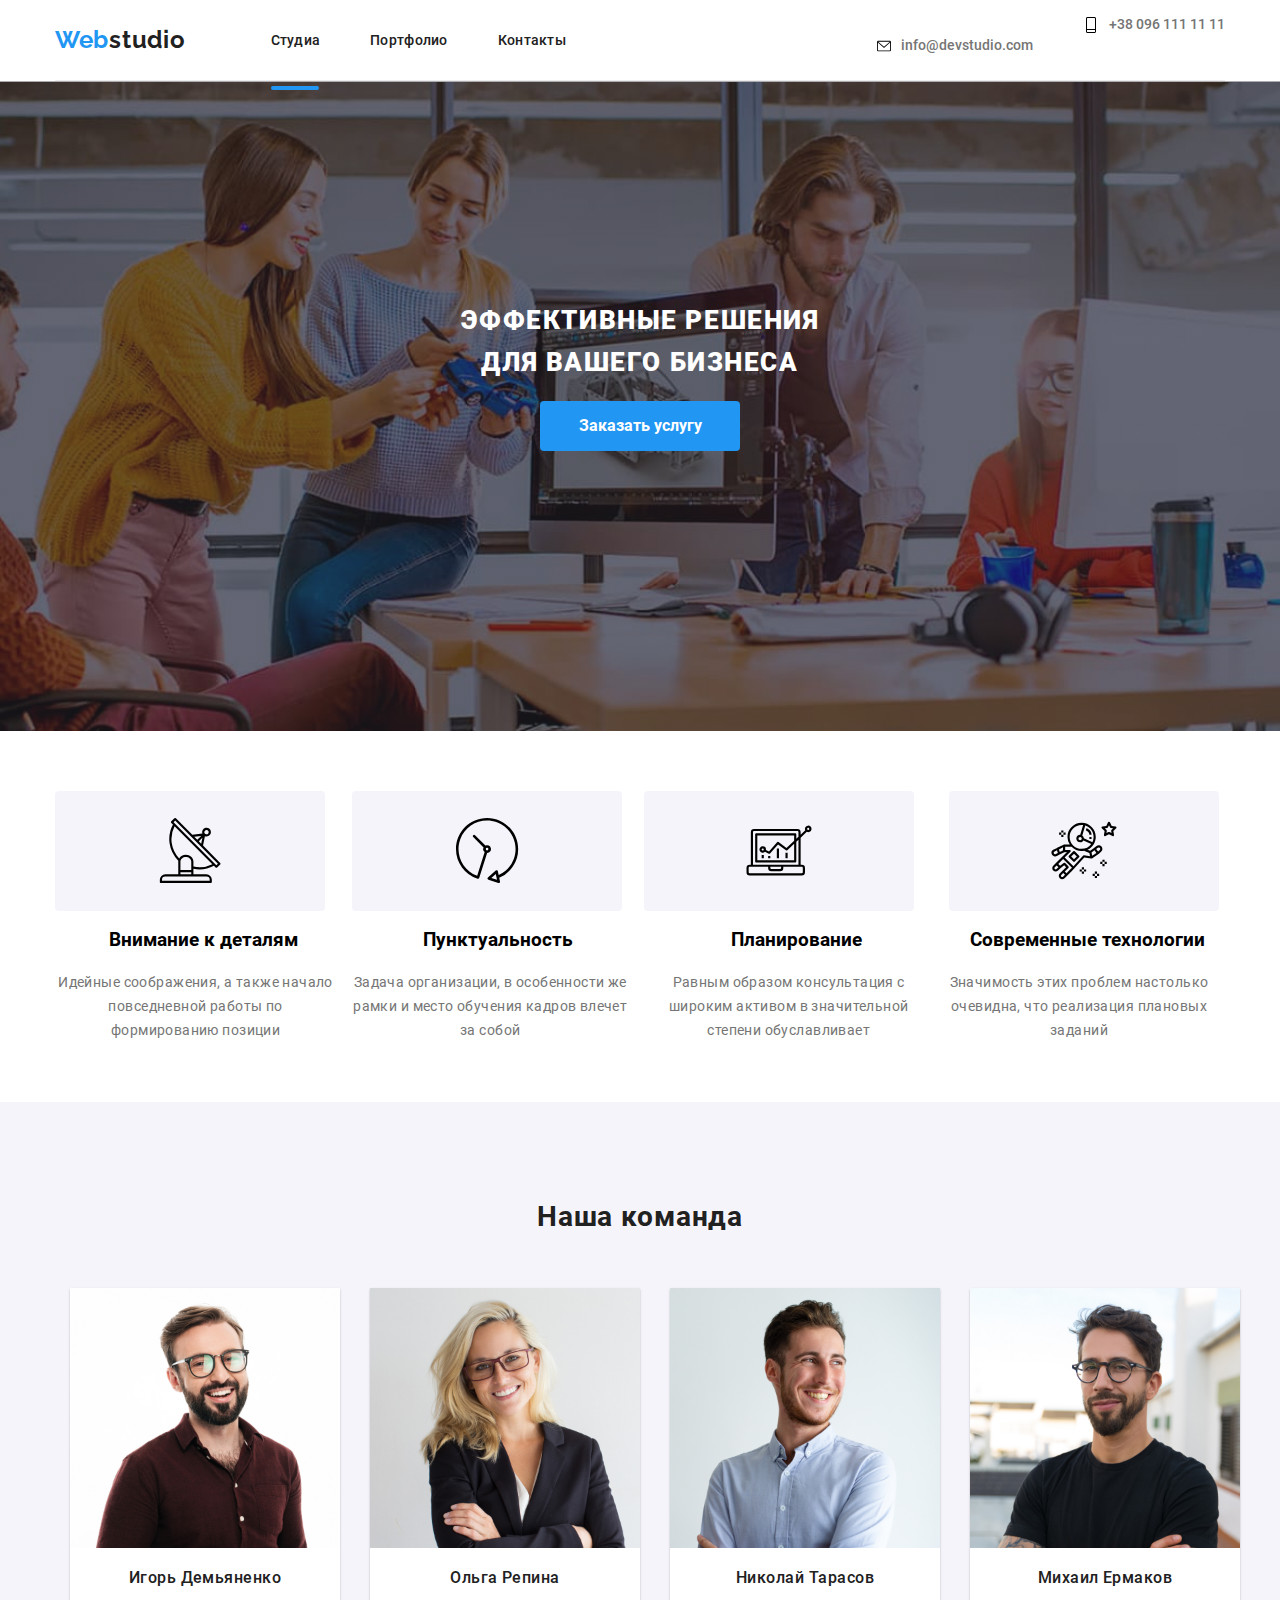
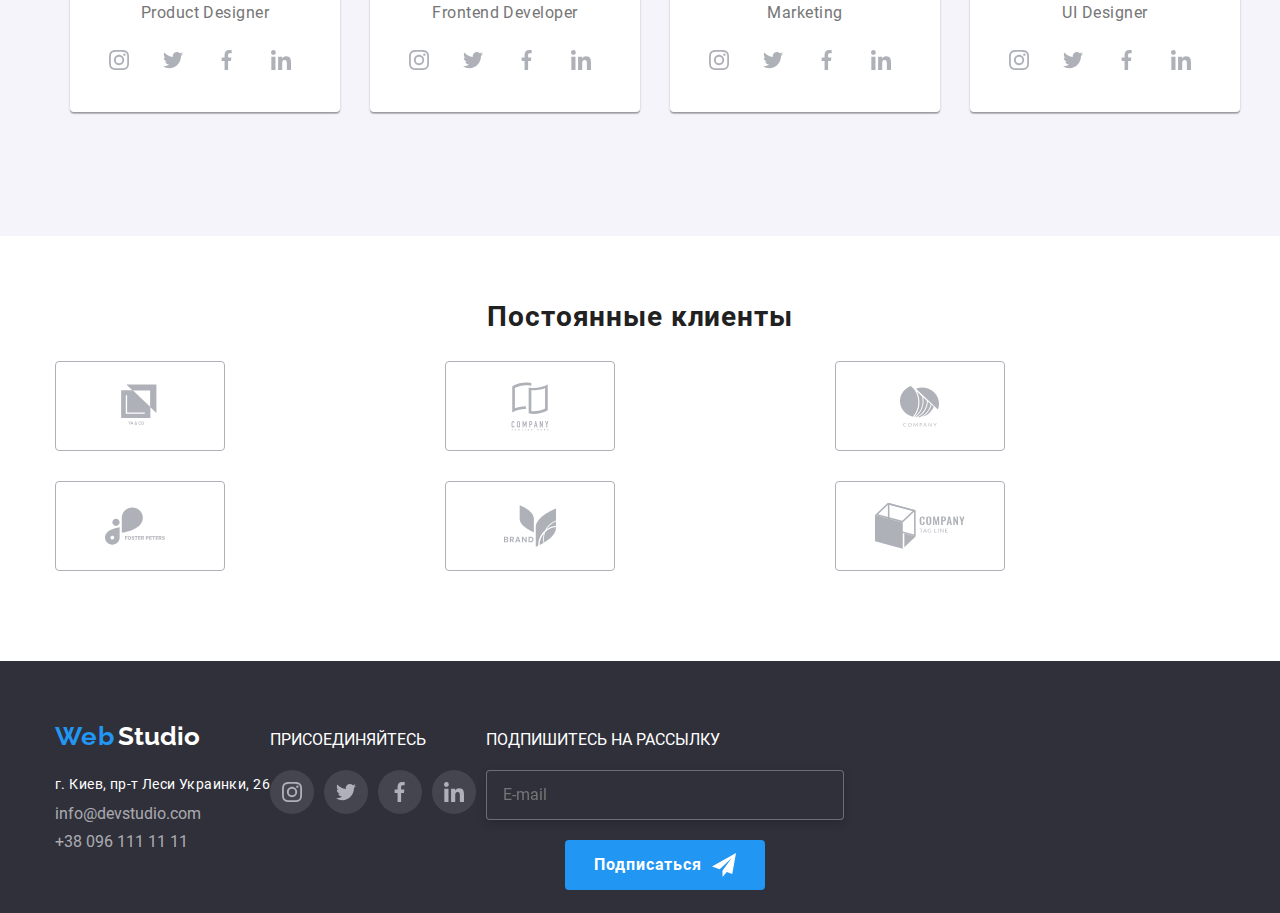
==== index.html @ 9142f053 "commit 14" ====
<!DOCTYPE html>
<html lang="en">
  <head>
    <meta charset="UTF-8" />
    <meta name="viewport" content="width=device-width, initial-scale=1.0" />
    <title>Web studio</title>
    <!-- <link rel="stylesheet" href="./css/styles.css" /> -->
    <link rel="stylesheet" href="./css/main.min.css">
    <!-- <link
      href="https://fonts.googleapis.com/css2?family=Raleway:ital,wght@0,700;1,600&family=Roboto:wght@400;500;700;900&display=swap"

      
      rel="stylesheet"
    /> -->
    
  </head>
  <body>
    <!--шапка страницы и навигация-->

    <header class="header-top">
      <div class="continer">
        <nav class="flex-header">
          <a class="header-logo" href="">
            <span class="logo-header">Web </span
            ><span class="logotyp">studio</span>
          </a>
          <ul class="site-nav list items">
            <li class="header-item ">
              <a href="./index.html" class="nav line">Студиa</a>
            </li>
            <li class="header-item">
              <a href="./portfolio.html" class="nav">Портфолио</a>
            </li>
            <li class="header-item">
              <a href="" class="nav">Контакты</a>
            </li>
          </ul>

          <ul class="auth-nav list items">
            <li class="header-item-second">
              <a href="mailto:info@devstudio.com" class="email">
                <svg class="icon-envelope" >
                  <use href="./images/symbol-defsnew.svg#icon-envelope"></use>
                </svg>
                info@devstudio.com
              </a>
            </li>
            <li class="header-item-second">
              <a href="tel:+380961111111" class="telefon">
                <svg class="icon-phone">
                  <use href="./images/symbol-defsnew.svg#icon-phone"></use>
                </svg>
                +38 096 111 11 11
              </a>
            </li>
          </ul>
        </nav>
      </div>
    </header>
    <main>
      <section class="section service">
        <div class="continer">
          <h1 class="caption">
            Эффективные решения <br> для вашего бизнеса
          </h1>
          <button type="button" class="btn-centr" data-modal-open>Заказать услугу</button>
        </div>
      </section>

      <section class="section elements">
        <div class="continer">
          <ul class="aggregate items">
            <li class="detals">
              <div class="bacground-icons">
                <svg class="icon-centr" >
                  <use href="./images/symbol-defsnew.svg#icon-satellite"></use>
                </svg>
              </div>
              <h3 class="headline">Внимание к деталям</h3>
              <p class="text-aggregate">
                Идейные соображения, а также начало повседневной работы по
                формированию позиции
              </p>
            </li>
            <li class="detals">
              <div class="bacground-icons">
                <svg class="icon-centr" >
                  <use href="./images/symbol-defsnew.svg#icon-clok"></use>
                </svg>
              </div>
              <h3 class="headline">Пунктуальность</h3>
              <p class="text-aggregate">
                Задача организации, в особенности же рамки и место обучения
                кадров влечет за собой
              </p>
            </li>
            <li class="detals">
              <div class="bacground-icons">
                <svg class="icon-centr">
                  <use href="./images/symbol-defsnew.svg#icon-laptop"></use>
                </svg>
              </div>
              <h3 class="headline">Планирование</h3>
              <p class="text-aggregate">
                Равным образом консультация с широким активом в значительной
                степени обуславливает
              </p>
            </li>
            <li class="detals">
              <div class="bacground-icons">
                <svg class="icon-centr" >
                  <use href="./images/symbol-defsnew.svg#icon-astronaut"></use>
                </svg>
              </div>
              <h3 class="headline">Современные технологии</h3>
              <p class="text-aggregate">
                Значимость этих проблем настолько очевидна, что реализация
                плановых заданий
              </p>
            </li>
          </ul>
        </div>
      </section>

      <section class="section java help">
        <div class="continer">
          <h2 class="subject">Чем мы занимаемся</h2>
          <ul class="applications items">
            <li class="content-java">
              <img src="./images/newpicture.jpg" width="370" alt="" />
              <p class="desc">Десктопные приложения</p>
            </li>
            <li class="content-java">
              <img src="./images/newpicture2.jpg" width="370" alt="" />
              <p class="desc">Мобильные предлодения</p>
            </li>
            <li class="content-java">
              <img src="./images/newpicture3.jpg" width="370" alt="" />
              <p class="desc">Дизайнерские решения</p>
            </li>
          </ul>
        </div>
      </section>

      <section class="our-people team">
        <div class="continer">
          <h2 class="our-team perfect">Наша команда</h2>
          <ul class="workers items ">
            <li class="people">
              <img src="./images/newteam.jpg" width="270" alt="" />
              <h3 class="name-team">Игорь Демьяненко</h3>
              <p>Product Designer</p>
              <ul class="items icon_team">
                <li>
                  <a href="https://www.instagram.com/?hl=ru" class="social-links" >
                    <svg class="icons-list " height="20" width="20">
                      <use
                        href="./images/symbol-defsnew.svg#icon-instagram" >
                      </use>
                    </svg>
                  </a>
                </li>
                <li>
                  <a href="https://twitter.com/?lang=ru" class="social-links">
                    <svg class="icons-list" height="20" width="20" >
                      <use href="./images/symbol-defsnew.svg#icon-bird">
                      </use>
                    </svg>
                      </a>
                   </li>
                  <li>
                  <a href="https://www.facebook.com" class="social-links">
                    <svg class="icons-list" height="20" width="20">
                      <use href="./images/symbol-defsnew.svg#icon-facebook">
                      </use>
                    <svg>
                  </a>
                </li>
                <li>
                  <a href="https://www.facebook.com" class="social-links">
                    <svg class="icons-list" height="20" width="20">
                      <use href="./images/symbol-defsnew.svg#icon-in">
                      </use>
                      <svg>
                  </a>
                </li>
              </ul>
            </li>
            <li class="people">
              <img src="./images/newteam2.jpg" width="270" alt="" />
              <h3 class="name-team">Ольга Репина</h3>
              <p>Frontend Developer</p>
              <ul class="items icon_team">
                <li>
                  <a href="https://www.instagram.com/?hl=ru" class="social-links">
                    <svg class="icons-list " height="20" width="20">
                      <use href="./images/symbol-defsnew.svg#icon-instagram">
                      </use>
                    </svg>
                  </a>
                </li>
                <li>
                  <a href="https://twitter.com/?lang=ru" class="social-links">
                    <svg class="icons-list" height="20" width="20">
                      <use href="./images/symbol-defsnew.svg#icon-bird">
                      </use>
                    </svg>
                  </a>
                </li>
                <li>
                  <a href="https://www.facebook.com" class="social-links">
                    <svg class="icons-list" height="20" width="20">
                      <use href="./images/symbol-defsnew.svg#icon-facebook">
                      </use>
                      <svg>
                  </a>
                </li>
                <li>
                  <a href="https://www.facebook.com" class="social-links">
                    <svg class="icons-list" height="20" width="20">
                      <use href="./images/symbol-defsnew.svg#icon-in">
                      </use>
                      <svg>
                  </a>
                </li>
              </ul>
            </li>
            <li class="people">
              <img src="./images/newteam3.jpg" width="270" alt="" />
              <h3 class="name-team">Николай Тарасов</h3>
              <p>Marketing</p>
              <ul class="items icon_team">
                <li>
                  <a href="https://www.instagram.com/?hl=ru" class="social-links">
                    <svg class="icons-list " height="20" width="20">
                      <use href="./images/symbol-defsnew.svg#icon-instagram">
                      </use>
                    </svg>
                  </a>
                </li>
                <li>
                  <a href="https://twitter.com/?lang=ru" class="social-links">
                    <svg class="icons-list" height="20" width="20">
                      <use href="./images/symbol-defsnew.svg#icon-bird">
                      </use>
                    </svg>
                  </a>
                </li>
                <li>
                  <a href="https://www.facebook.com" class="social-links">
                    <svg class="icons-list" height="20" width="20">
                      <use href="./images/symbol-defsnew.svg#icon-facebook">
                      </use>
                      <svg>
                  </a>
                </li>
                <li>
                  <a href="https://www.facebook.com" class="social-links">
                    <svg class="icons-list" height="20" width="20">
                      <use href="./images/symbol-defsnew.svg#icon-in">
                      </use>
                      <svg>
                  </a>
                </li>
              </ul>
            </li>
            <li class="people">
              <img src="./images/newteam4.jpg" width="270" alt="" />
              <h3 class="name-team">Михаил Ермаков</h3>
              <p>UI Designer</p>
              <ul class="items icon_team">
                <li>
                  <a href="https://www.instagram.com/?hl=ru" class="social-links">
                    <svg class="icons-list " height="20" width="20">
                      <use href="./images/symbol-defsnew.svg#icon-instagram">
                      </use>
                    </svg>
                  </a>
                </li>
                <li>
                  <a href="https://twitter.com/?lang=ru" class="social-links">
                    <svg class="icons-list" height="20" width="20">
                      <use href="./images/symbol-defsnew.svg#icon-bird">
                      </use>
                    </svg>
                  </a>
                </li>
                <li>
                  <a href="https://www.facebook.com" class="social-links">
                    <svg class="icons-list" height="20" width="20">
                      <use href="./images/symbol-defsnew.svg#icon-facebook">
                      </use>
                      <svg>
                  </a>
                </li>
                <li>
                  <a href="https://www.facebook.com" class="social-links">
                    <svg class="icons-list" height="20" width="20">
                      <use href="./images/symbol-defsnew.svg#icon-in">
                      </use>
                      <svg>
                  </a>
                </li>
              </ul>
            </li>
          </ul>
        </div>
      </section>

      <section class="regular">
        <div class="continer">
          
          <h2 class="our-clients centr">Постоянные клиенты</h2>
          <ul class="regular-clients items">
            <li class="column">
                  <a href="#" class="box">
                    <svg class="icon-box firm1" >
                      <use href="./images/symbol-defsnew.svg#icon-logo1 "></use>
                    </svg>
                  </a>
            </li>
            <li class="column"> 
                    <a class="box" href="#">
                      <svg class="icon-box firm2">
                        <use href="./images/symbol-defsnew.svg#icon-logo2 "></use>
                      </svg>
                    </a>
              </li>
                 <li class="column">
                        <a class="box" href="#">
                          <svg class="icon-box firm3">
                            <use href="./images/symbol-defsnew.svg#icon-logo3 "></use>
                          </svg>
                        </a>
                </li>
                          <li class="column">
                              <a class="box" href="#">
                                <svg class="icon-box firm4">
                                    <use href="./images/symbol-defsnew.svg#icon-logo4 "></use>
                                </svg>
                              </a>
                          </li>
                                      
                          <li class="column">

                                      <a class="box" href="#">
                                        <svg class="icon-box firm5" >
                                            <use href="./images/symbol-defsnew.svg#icon-logo5 "></use>
                                        </svg>
                                      </a>
                          </li>

                                            <li class="column"> 
                                                 <a class="box" href="#">
                                                    <svg class="icon-box firm6">
                                                        <use href="./images/symbol-defsnew.svg#icon-logo6 "></use>
                                                    </svg>
                                                </a>
                                            </li>
                                                                              
            
            </ul>
          </div>
        </section>
        </main>
        
        <!-- Подвал страницы -->
        <footer class="footer">
          <div class="continer">
            <div class="footer-content">
              <div class="footer-adress calc">
                <address>
                  <a href="">
                    <span class="logo-footer">Web</span>
                    <span class="logo-second">Studio</span></a
                  >
                  <br />
                  <a
                    href="https://goo.gl/maps/FN8on8wzA6SfPzr29"
                    target="_blank"
                    rel="noopener noreferrer"
                    class="footer-nav top small "
                  >
                    г. Киев, пр-т Леси Украинки, 26</a
                  >
                  <a class="footer-nav" href="mailto:info@devstudio.com"
                    >info@devstudio.com</a
                  >
                  <a class="footer-nav" href="tel:+380961111111">+38 096 111 11 11</a>
                </address>
              </div>


              <div class="footer-messenger calc">
                <div class="position">
                  <p class="footer-text">Присоединяйтесь</p>
              </div>

              <!-- <div class="footer-disc"> -->
              <ul class="disc">

                <li class="social-links-margin"><a href="https://www.instagram.com/?hl=ru" class="social-links">
                    <svg class="icons-list " height="20" width="20">
                      <use href="./images/symbol-defsnew.svg#icon-instagram">
                      </use>
                    </svg>
                  </a>
                </li>

                <li class="social-links-margin">
                  <a href="https://www.instagram.com/?hl=ru" class="social-links">
                    <svg class="icons-list " height="20" width="20">
                      <use href="./images/symbol-defsnew.svg#icon-bird">
                      </use>
                    </svg>
                  </a>
                </li>

                <li class="social-links-margin">
                  <a href="https://www.instagram.com/?hl=ru" class="social-links">
                    <svg class="icons-list " height="20" width="20">
                      <use href="./images/symbol-defsnew.svg#icon-facebook">
                      </use>
                    </svg>
                  </a>
                </li>

                <li class="social-links-margin">
                  <a href="https://www.instagram.com/?hl=ru" class="social-links">
                    <svg class="icons-list " height="20" width="20">
                      <use href="./images/symbol-defsnew.svg#icon-in">
                      </use>
                    </svg>
                  </a>
                </li>

              </ul>
              <!-- </div> -->
                  
              </div>

              <div class="footer-end calc">
                <p class="footer-text subscribe">Подпишитесь на рассылку</p>
                <input class="email-footer" type="email" name="email" placeholder="E-mail " pattern="^[А-Яа-яЁё\s]+$" required="">
                <button class="button-footer" type="button">
                  Подписаться
                  <svg class="send-icon" height="24" width="24">
                    <use href="./images/sprite.svg#icon-icon-send"></use>
                  </svg>
                </button>
                

                

                
                

              </div>
            </div>
          </div>
        </footer>

        <!--МОДАЛЬНОЕ ОКНО -->
        <div class="backdrop is-hidden" data-modal>
            <div class="modal">
              
              <button class="btn-close" data-modal-close>X</button>
              <h2 class="text-modal">Оставьте свои данные, мы вам перезвоним</h2>

              <form class="form">

                <label class="">
                  <span class="text-span">Имя</span>
                  <input class="contact-us" type="text" name="user-name" placeholder=" " pattern="^[А-Яа-яЁё\s]+$" required="">
                  <svg class="icons-modal-man" height="18" width="18">
                    <use href="./images/sprite.svg#icon-man">
                    </use>
                </label>

                <label>

                    <span class="text-span">Телефон</span>
                    <input class="contact-us" type="tel" name="user-name" placeholder=" " pattern="^[А-Яа-яЁё\s]+$" required="">
                    <svg class="icons-modal-call " height="18" width="18">
                      <use href="./images/sprite.svg#icon-call">
                      </use>
                </label>
                <label>

                      <span class="text-span">Почта</span>
                      <input class="contact-us" type="email" name="user-name" placeholder=" " pattern="^[А-Яа-яЁё\s]+$" required="">
                      <svg class="icons-modal-sms " height="18" width="18">
                      <use href="./images/sprite.svg#icon-sms">
                      </use>
                </label>

                <label>
                        <span class="coments">Комментарий</span>
                        <textarea  class="textarea" name="textarea" id=""  placeholder="Введите текст"></textarea>
                </label>
                <label  class="check">
                
                      <input type="checkbox" class="checkbox" checked >
                      <span class="check_box" ></span>
                      <span class="contact">Соглашаюсь с рассылкой и принимаю <a href="#" class="contact-text"> Условия договора</a></span>
                      <span class="checkbox" type="checkbox"></span>

                </label>
                      

                <button class="modal-button">Отправить</button>
                      

                                                            
                
                </label>

              </form>
              
          </div>
        </div>
      <script src="./js/modal.js"></script>
      </body>
    </html>
---- css/styles.css ----
/* Основной цвет нашего проекта */

/* ГЛАВНАЯ СТРАНИЦА */

/* ЛОГО */

/* Regular */

/* ИКОНКИ */

/* это иконки инстарми и т д  */

/* ПОРТФОЛИО ПОЗИЦИОНИРОВАНИЕ  */

/* HEADER */

/* FOOTER */

/* FOOTER ПОЗИЦИОНИРОВАНИЕ */

/* INDEX.HTML ПОЗИЦИОНИРОВАНИЕ MAIN */

/* <-МОДАЛЬНОЕ ОКНО-> */
---- css/main.min.css ----
@font-face{font-family:'Roboto';font-style:normal;font-weight:400;src:local("Roboto"),local("Roboto-Regular"),url("../font-facee/roboto-v20-latin_cyrillic-regular.woff2") format("woff2"),url("../font-facee/roboto-v20-latin_cyrillic-regular.woff") format("woff")}@font-face{font-family:'Roboto';font-style:normal;font-weight:500;src:local("Roboto Medium"),local("Roboto-Medium"),url("../font-facee/roboto-v20-latin_cyrillic-500.woff2") format("woff2"),url("../font-facee/roboto-v20-latin_cyrillic-500.woff") format("woff")}@font-face{font-family:'Roboto';font-style:normal;font-weight:700;src:local("Roboto Bold"),local("Roboto-Bold"),url("../font-facee/roboto-v20-latin_cyrillic-700.woff2") format("woff2"),url("../font-facee/roboto-v20-latin_cyrillic-700.woff") format("woff")}@font-face{font-family:'Roboto';font-style:normal;font-weight:900;src:local("Roboto Black"),local("Roboto-Black"),url("../font-facee/roboto-v20-latin_cyrillic-900.woff2") format("woff2"),url("../font-facee/roboto-v20-latin_cyrillic-900.woff") format("woff")}@font-face{font-family:'Raleway';font-style:normal;font-weight:700;src:local(""),url("../font-facee/raleway-v17-latin_cyrillic-700.woff2") format("woff2"),url("../font-facee/raleway-v17-latin_cyrillic-700.woff") format("woff")}.footer-icon,.social{display:-webkit-box;display:-ms-flexbox;display:flex}/*! modern-normalize v1.0.0 | MIT License | https://github.com/sindresorhus/modern-normalize */*,*::before,*::after{-webkit-box-sizing:border-box;box-sizing:border-box}:root{-moz-tab-size:4;-o-tab-size:4;tab-size:4}html{line-height:1.15;-webkit-text-size-adjust:100%}body{margin:0}body{font-family:system-ui,-apple-system,"Segoe UI",Roboto,Helvetica,Arial,sans-serif,"Apple Color Emoji","Segoe UI Emoji"}hr{height:0;color:inherit}abbr[title]{-webkit-text-decoration:underline dotted;text-decoration:underline dotted}b,strong{font-weight:bolder}code,kbd,samp,pre{font-family:ui-monospace, SFMono-Regular, Consolas, 'Liberation Mono', Menlo, monospace;font-size:1em}small{font-size:80%}sub,sup{font-size:75%;line-height:0;position:relative;vertical-align:baseline}sub{bottom:-0.25em}sup{top:-0.5em}table{text-indent:0;border-color:inherit}button,input,optgroup,select,textarea{font-family:inherit;font-size:100%;line-height:1.15;margin:0}button,select{text-transform:none}button,[type='button'],[type='reset'],[type='submit']{-webkit-appearance:button}::-moz-focus-inner{border-style:none;padding:0}:-moz-focusring{outline:1px dotted ButtonText}:-moz-ui-invalid{box-shadow:none}legend{padding:0}progress{vertical-align:baseline}::-webkit-inner-spin-button,::-webkit-outer-spin-button{height:auto}[type='search']{-webkit-appearance:textfield;outline-offset:-2px}::-webkit-search-decoration{-webkit-appearance:none}::-webkit-file-upload-button{-webkit-appearance:button;font:inherit}summary{display:list-item}body{font-family:Roboto, sans-serif;margin:0}h1{font-family:Roboto, sans-serif;font-style:normal;font-weight:bold;font-size:18px;line-height:36px;color:#212121}p{margin:0}a{text-decoration:none}ul{list-style:none}.items{text-align:center;margin-top:0;margin-bottom:0;padding:0}@media screen and (min-width: 1200px){.items{display:-webkit-box;display:-ms-flexbox;display:flex}}.continer{padding-left:15px;padding-right:15px;margin-right:auto;margin-left:auto}@media screen and (min-width: 480px) and (max-width: 767px){.continer{width:480px}}@media screen and (min-width: 768px) and (max-width: 1199px){.continer{width:768px}}@media screen and (min-width: 1200px){.continer{width:1200px}}.logo-header,.logo-footer{font-family:Raleway, sans-serif;font-style:normal;font-weight:bold;font-size:26px;color:#2196f3}@media screen and (min-width: 768px) and (max-width: 1999px){.logo-header,.logo-footer{font-size:24px;line-height:28px;letter-spacing:0.03em}}.logotyp{font-family:Raleway, sans-serif;font-size:26px;color:#212121}@media screen and (min-width: 768px) and (max-width: 1999px){.logotyp{font-size:24px;line-height:28px;letter-spacing:0.03em}}.header-top{border-bottom:1px solid rgba(47,48,58,0.4)}.header-top a{font-family:Roboto;font-style:normal;font-weight:500;font-size:14px}@media screen and (min-width: 768px) and (max-width: 1999px){.header-top a{display:-webkit-box;display:-ms-flexbox;display:flex}}.nav{font-family:Roboto;font-style:normal;font-weight:500;font-size:14px;line-height:16px;letter-spacing:0.02em;display:block;padding-top:32px;padding-bottom:32px;color:#212121;-webkit-transition:color 250ms cubic-bezier(0.4, 0, 0.2, 1);transition:color 250ms cubic-bezier(0.4, 0, 0.2, 1)}.nav:hover{color:#2196f3}.telefon{color:#757575;padding-top:32px;padding-bottom:32px}.telefon:hover{fill:currentColor;color:#2196f3}@media screen and (min-width: 768px) and (max-width: 1999px){.telefon{padding-top:0px;padding-bottom:21px}}.email{color:#757575;padding-top:32px;padding-bottom:32px;display:inline;-webkit-box-pack:center;-ms-flex-pack:center;justify-content:center;-webkit-box-align:center;-ms-flex-align:center;align-items:center;-webkit-transition:color 250ms cubic-bezier(0.4, 0, 0.2, 1);transition:color 250ms cubic-bezier(0.4, 0, 0.2, 1)}.email:hover{fill:currentColor;color:#2196f3}@media screen and (min-width: 768px) and (max-width: 1999px){.email{padding-top:21px;padding-bottom:10px}}.flex-header{-webkit-box-align:center;-ms-flex-align:center;align-items:center;border-bottom:1px solid #ececec}@media screen and (min-width: 768px) and (max-width: 1999px){.flex-header{display:-webkit-box;display:-ms-flexbox;display:flex}}@media screen and (min-width: 1200px){.flex-header{display:-webkit-box;display:-ms-flexbox;display:flex}}.flex-header li{list-style-type:none}.site-nav .list{padding-top:31px;padding-bottom:31px;margin-top:0px;margin-bottom:0px;padding-left:0px;color:#212121;font-weight:500;font-size:14px;line-height:1.2;letter-spacing:0.02em}@media screen and (min-width: 768px) and (max-width: 1999px){.site-nav{display:-webkit-box;display:-ms-flexbox;display:flex}}@media screen and (min-width: 1200px){.site-nav{display:-webkit-box;display:-ms-flexbox;display:flex}}.line::after{display:block;content:'';position:absolute;top:77px;bottom:2px;height:4px;background:#2196f3;border-radius:2px}@media screen and (min-width: 768px) and (max-width: 1999px){.line::after{width:47px;top:86px}}@media screen and (min-width: 1200px){.line::after{width:48px}}.line-portfolio:after{display:block;content:'';position:absolute;top:77px;bottom:2px;height:4px;background:#2196f3;border-radius:2px}@media screen and (min-width: 768px) and (max-width: 1999px){.line-portfolio:after{width:75px;top:86px}}@media screen and (min-width: 1200px){.line-portfolio:after{width:78px}}.header-item{padding-right:50px;-webkit-transition:color 250ms cubic-bezier(0.4, 0, 0.2, 1);transition:color 250ms cubic-bezier(0.4, 0, 0.2, 1)}.header-item:last-child{margin-right:0}@media screen and (min-width: 768px) and (max-width: 1999px){.header-item:last-child{padding-right:0;margin-right:84px}}.header-item-second{-webkit-box-pack:end;-ms-flex-pack:end;justify-content:flex-end;margin-right:50px}.header-item-second:last-child{margin-right:0}.header-item-second a,use{-webkit-transition:color 250ms cubic-bezier(0.4, 0, 0.2, 1);transition:color 250ms cubic-bezier(0.4, 0, 0.2, 1)}.auth-nav{margin-left:auto;padding-left:0px}.logotyp{margin-right:85px}.logotyp .logo-header{padding:25px 0}.section.service{padding-top:200px;padding-bottom:280px;background-image:-webkit-gradient(linear, left top, right top, from(rgba(47,48,58,0.4)), to(rgba(47,48,58,0.4))),url("../images/fon.jpg");background-image:linear-gradient(to right, rgba(47,48,58,0.4), rgba(47,48,58,0.4)),url("../images/fon.jpg");background-repeat:no-repeat;background-position:center;background-size:cover;text-align:center;background-color:gray}.btn-centr{width:200px;font-weight:bold;font-size:16px;line-height:30px;height:50px;background:#2196f3;border:none;border-radius:4px;color:#fff}@media screen and (max-width: 767px){.btn-centr{width:136px}}.btn{background:#2196f3;color:#ffffff}.caption{font-weight:900;font-size:44px;line-height:60px;letter-spacing:0.06em;text-transform:uppercase;color:#fff}@media screen and (min-width: 768px) and (max-width: 1999px){.caption{height:84px;font-size:26px;line-height:42px}}@media screen and (max-width: 767px){.section.elements .headline{font-weight:bold;font-size:14px;line-height:16px;letter-spacing:0.03em;text-transform:uppercase;color:#212121;margin-top:30px;margin-bottom:10px}.section.elements p{font-weight:normal;font-size:14px;line-height:24px;letter-spacing:0.03em;color:#757575}}.elements{padding-bottom:94px;padding-top:94px}@media screen and (max-width: 767px){.elements{padding-bottom:60px;padding-top:60px}}@media screen and (min-width: 768px) and (max-width: 1999px){.elements{padding-bottom:60px;padding-top:60px}}.icon-centr{height:65px}.bacground-icons{background-color:#f5f4fa;border-radius:4px;height:120px;-webkit-box-align:center;-ms-flex-align:center;align-items:center;-webkit-box-pack:center;-ms-flex-pack:center;justify-content:center;justify-content:center;height:120px;background-color:#f5f4fa}@media screen and (max-width: 767px){.bacground-icons{display:-webkit-box;display:-ms-flexbox;display:flex}}@media screen and (min-width: 1200px){.bacground-icons{width:270px;display:-webkit-box;display:-ms-flexbox;display:flex}}.text-aggregate{font-weight:normal;font-size:14px;line-height:24px;letter-spacing:0.03em;color:#757575}.text-aggregate:last-child{margin-right:16px}.section.java{padding-bottom:94px}@media screen and (max-width: 767px){.section.java{display:none}}@media screen and (min-width: 768px) and (max-width: 1999px){.section.java{display:none}}.desc{position:absolute;font-family:Roboto;font-style:normal;font-weight:bold;font-size:14px;line-height:16px;letter-spacing:0.03em;text-transform:uppercase;margin-top:0;margin-bottom:0;color:#ffffff;-webkit-box-align:center;-ms-flex-align:center;align-items:center;-webkit-box-pack:center;-ms-flex-pack:center;justify-content:center;bottom:3px;height:70px;background:rgba(47,48,58,0.8)}@media screen and (min-width: 1200px){.desc{display:-webkit-box;display:-ms-flexbox;display:flex;width:370px}}.subject{font-weight:bold;font-size:36px;line-height:42px;letter-spacing:0.03em;color:#212121;text-align:center;margin-top:0}.help{padding-bottom:94px}.applications{position:relative;margin:0;width:calc((100% - 60px) / 2)}@media screen and (min-width: 1200px){.applications{display:-webkit-box;display:-ms-flexbox;display:flex}}.applications .content-java{margin-right:30px}h2,.our-team{font-weight:bold;font-size:36px;line-height:42px;letter-spacing:0.03em;color:#212121;text-align:center;display:block}@media screen and (max-width: 1999px){h2,.our-team{font-size:28px}}.name-team{font-weight:500;font-size:16px;line-height:19px;letter-spacing:0.03em;color:#212121;text-align:center}.social-links{height:44px;-webkit-box-align:center;-ms-flex-align:center;align-items:center;-webkit-box-pack:center;-ms-flex-pack:center;justify-content:center;color:#afb1b8;fill:currentColor}@media screen and (min-width: 1200px){.social-links{display:-webkit-box;display:-ms-flexbox;display:flex;width:44px}}@media screen and (max-width: 767px){.social-links{color:#ffffff;display:-webkit-box;display:-ms-flexbox;display:flex;width:44px}}.social-links:hover{border-radius:50%;background-color:#2196f3;color:#ffffff;-webkit-transition:background-color 250ms cubic-bezier(0.4, 0, 0.2, 1),background-color 250ms cubic-bezier(0.4, 0, 0.2, 1);transition:background-color 250ms cubic-bezier(0.4, 0, 0.2, 1),background-color 250ms cubic-bezier(0.4, 0, 0.2, 1)}.social-links-margin{background:rgba(255,255,255,0.1);border-radius:50%;margin-right:10px}.team.our-people{padding-top:94px;padding-bottom:94px}@media screen and (max-width: 768px){.team.our-people{padding-bottom:60px;padding-top:60px}}.team.our-people{background-color:#f5f4fa}.workers{background:#f5f4fa}@media screen and (min-width: 768px) and (max-width: 1999px){.workers{display:-webkit-box;display:-ms-flexbox;display:flex;-ms-flex-wrap:wrap;flex-wrap:wrap}}@media screen and (min-width: 1200px){.workers{display:-webkit-box;display:-ms-flexbox;display:flex;-ms-flex-wrap:inherit;flex-wrap:inherit}}.perfect.our-team{margin-bottom:50px}.perfect.our-team{margin-top:0}.workers p{font-weight:normal;font-size:16px;line-height:19px;text-align:center;letter-spacing:0.03em;text-align:center;color:#757575;margin-bottom:16px}.continer .people{background-color:#fff;margin-right:30px}@media screen and (min-width: 768px) and (max-width: 1999px){.continer .people{margin-right:15px;margin-left:15px;width:44%;margin-bottom:30px}}@media screen and (min-width: 1200px){.continer .people{width:calc((100% - 90px) / 3)}}@media screen and (max-width: 768px){.continer .people{margin-bottom:30px}}.people ul{-webkit-box-pack:center;-ms-flex-pack:center;justify-content:center}@media screen and (min-width: 1200px){.people ul{display:-webkit-box;display:-ms-flexbox;display:flex}}.people{background-color:red;-webkit-box-shadow:0px 1px 3px rgba(0,0,0,0.12),0px 1px 1px rgba(0,0,0,0.14),0px 2px 1px rgba(0,0,0,0.2);box-shadow:0px 1px 3px rgba(0,0,0,0.12),0px 1px 1px rgba(0,0,0,0.14),0px 2px 1px rgba(0,0,0,0.2);border-radius:0px 0px 4px 4px;padding-bottom:30px}.people li{margin-right:10px}.team-hover:hover{background:#f5f4fa}.icon-envelope{vertical-align:middle;height:20px;width:16px;margin-right:10px}@media screen and (min-width: 768px) and (max-width: 1999px){.icon-envelope{height:18px;width:14px}}.icon-phone{vertical-align:middle;height:20px;width:16px;margin-right:10px}@media screen and (min-width: 768px) and (max-width: 1999px){.icon-phone{height:18px;width:16px}}.footer-icon{-webkit-box-align:center;-ms-flex-align:center;align-items:center;-webkit-box-pack:center;-ms-flex-pack:center;justify-content:center;-webkit-box-sizing:border-box;box-sizing:border-box;border-radius:4px}.social{height:20px;width:20px}.icon_team{display:-webkit-box;display:-ms-flexbox;display:flex}.icon-box{fill:#afb1b8;display:block;color:#afb1b8}.icon-box:hover{fill:#2196f3;-webkit-transition:fill 250ms cubic-bezier(0.4, 0, 0.2, 1),border 250ms cubic-bezier(0.4, 0, 0.2, 1);transition:fill 250ms cubic-bezier(0.4, 0, 0.2, 1),border 250ms cubic-bezier(0.4, 0, 0.2, 1)}.firm1{height:48px}@media screen and (min-width: 1200px){.firm1{width:43px}}.firm2{height:61px}@media screen and (min-width: 1200px){.firm2{width:48px}}.firm3{height:43px}@media screen and (min-width: 1200px){.firm3{width:41px}}.firm4{height:79px}@media screen and (min-width: 1200px){.firm4{width:71px}}.firm5{display:block;height:52px}@media screen and (min-width: 1200px){.firm5{width:64px}}.firm6{display:block;height:90px}@media screen and (min-width: 1200px){.firm6{width:170px}}.box{-webkit-box-align:center;-ms-flex-align:center;align-items:center;-webkit-box-pack:center;-ms-flex-pack:center;justify-content:center;border:1px solid #afb1b8;-webkit-box-sizing:border-box;box-sizing:border-box;border-radius:4px;margin-right:30px;height:90px}@media screen and (min-width: 768px) and (max-width: 1999px){.box{width:226px;display:-webkit-box;display:-ms-flexbox;display:flex}}@media screen and (min-width: 1200px){.box{width:170px;display:-webkit-box;display:-ms-flexbox;display:flex}}@media screen and (max-width: 767px){.box{width:210px;height:90px;display:-webkit-box;display:-ms-flexbox;display:flex;-ms-flex-wrap:wrap;flex-wrap:wrap}}.box:last-child{margin-right:0}.column{width:calc((100% - 30px) / 2);margin-right:30px;margin-bottom:30px}@media screen and (min-width: 768px) and (max-width: 1999px){.column{width:calc((100% - 3 * 30px) / 3);margin-right:30px;margin-bottom:30px}}.column:nth-last-child(2n+1){margin-right:0px}@media screen and (min-width: 768px) and (max-width: 1999px){.column:nth-last-child(2n+1){margin-right:30px}}.column:nth-last-child(-n+2){margin-bottom:0px}.box:hover{color:#2196f3;border:1px solid #2196f3;-webkit-transition:color 250ms cubic-bezier(0.4, 0, 0.2, 1),background-color 250ms cubic-bezier(0.4, 0, 0.2, 1),border-radius 250ms cubic-bezier(0.4, 0, 0.2, 1);transition:color 250ms cubic-bezier(0.4, 0, 0.2, 1),background-color 250ms cubic-bezier(0.4, 0, 0.2, 1),border-radius 250ms cubic-bezier(0.4, 0, 0.2, 1)}.box:hover:hover{-webkit-transition:fill 250ms cubic-bezier(0.4, 0, 0.2, 1),border 250ms cubic-bezier(0.4, 0, 0.2, 1);transition:fill 250ms cubic-bezier(0.4, 0, 0.2, 1),border 250ms cubic-bezier(0.4, 0, 0.2, 1)}.box:hover .icon-box{fill:#2196f3}.regular{padding-top:94px;padding-bottom:94px}@media screen and (min-width: 768px) and (max-width: 1999px){.regular{padding-top:60px;padding-bottom:60px}}.our-clients.centr{margin-top:0}.regular-clients{margin-top:0;display:-webkit-box;display:-ms-flexbox;display:flex;-ms-flex-wrap:wrap;flex-wrap:wrap}@media screen and (min-width: 1200px){.regular-clients{display:-webkit-box;display:-ms-flexbox;display:flex}}.footer{background:#2f303a}.backdrop{position:fixed;top:0;left:0;right:0;bottom:0;background:rgba(0,0,0,0.2);opacity:1;-webkit-transition:opacity 250ms cubic-bezier(0.4, 0, 0.2, 1);transition:opacity 250ms cubic-bezier(0.4, 0, 0.2, 1)}h2 .our-clients{font-weight:bold;font-size:36px;line-height:42px;letter-spacing:0.03em;color:#212121}.images{margin:5px;padding-left:0;list-style-type:none}@media screen and (min-width: 1200px){.images{display:-webkit-box;display:-ms-flexbox;display:flex;-ms-flex-wrap:wrap;flex-wrap:wrap}}@media screen and (min-width: 1200px){.images ul{display:-webkit-box;display:-ms-flexbox;display:flex;-ms-flex-wrap:wrap;flex-wrap:wrap}}.item{position:relative;margin-right:30px;margin-bottom:30px;border:1px solid #eeeeee;-webkit-box-sizing:border-box;box-sizing:border-box}@media screen and (max-width: 767px){.item{width:450px}}@media screen and (min-width: 1200px){.item{width:calc((100% - 60px) / 3)}}.item:hover{-webkit-box-shadow:1px 4px 6px rgba(0,0,0,0.16),0px 4px 4px rgba(0,0,0,0.06),0px 1px 1px rgba(0,0,0,0.12);box-shadow:1px 4px 6px rgba(0,0,0,0.16),0px 4px 4px rgba(0,0,0,0.06),0px 1px 1px rgba(0,0,0,0.12)}.images h2{font-weight:bold;font-size:18px;line-height:36px;margin-left:24px;margin-bottom:4px;text-align:left}.item-paragraph{font-family:Roboto, sans-serif;font-style:normal;font-weight:normal;font-size:16px;line-height:30px;color:#757575;margin-left:24px;margin-top:0;margin-bottom:0;padding-bottom:20px}.technical{position:relative;-webkit-box-sizing:border-box;box-sizing:border-box;height:294px;overflow:hidden}@media screen and (min-width: 1200px){.technical{width:100%}}.img{display:block}@media screen and (max-width: 767px){.img{width:450px}}.texnocriak{position:absolute;display:block;top:0;margin:0;height:294px;padding:63px 24px;font-weight:normal;font-size:18px;line-height:1.55;color:#ffffff;letter-spacing:0.03em;background:rgba(33,150,243,0.9);-webkit-transform:translateY(100%);transform:translateY(100%);-webkit-transition:-webkit-transform 250ms cubic-bezier(0.4, 0, 0.2, 1);transition:-webkit-transform 250ms cubic-bezier(0.4, 0, 0.2, 1);transition:transform 250ms cubic-bezier(0.4, 0, 0.2, 1);transition:transform 250ms cubic-bezier(0.4, 0, 0.2, 1), -webkit-transform 250ms cubic-bezier(0.4, 0, 0.2, 1)}.item-links:hover .texnocriak{-webkit-transform:translateY(0);transform:translateY(0)}.item:nth-child(3n){margin-right:0}.item-title{margin-top:20px}@media screen and (max-width: 767px){.flex-continier{padding-top:60px;padding-bottom:60px}}@media screen and (min-width: 1200px){.flex-continier{padding-top:94px;padding-bottom:94px}}.button{font-weight:500;font-size:16px;line-height:26px;text-align:center;background:#f5f4fa;border:none;border-radius:4px;padding:6px 22px;-webkit-transition:background-color 250ms cubic-bezier(0.4, 0, 0.2, 1);transition:background-color 250ms cubic-bezier(0.4, 0, 0.2, 1)}@media screen and (max-width: 767px){.button{margin-bottom:15px}}.button-menu{-webkit-box-pack:center;-ms-flex-pack:center;justify-content:center;margin-bottom:50px;padding-left:0}@media screen and (min-width: 1200px){.button-menu{display:-webkit-box;display:-ms-flexbox;display:flex}}@media screen and (max-width: 767px){.button-menu{display:-webkit-box;display:-ms-flexbox;display:flex;-ms-flex-wrap:wrap;flex-wrap:wrap;-webkit-box-pack:start;-ms-flex-pack:start;justify-content:flex-start;margin-bottom:31px}}.button-item{margin-right:8px}.button-item:last-child{margin-right:0px}.main{font-weight:500;font-size:16px;line-height:26px;color:#212121}.button:hover{color:#ffffff;background-color:#2196f3;-webkit-box-shadow:0px 3px 1px rgba(0,0,0,0.1),0px 1px 2px rgba(0,0,0,0.08),0px 2px 2px rgba(0,0,0,0.12);box-shadow:0px 3px 1px rgba(0,0,0,0.1),0px 1px 2px rgba(0,0,0,0.08),0px 2px 2px rgba(0,0,0,0.12)}.button:hover:focus{color:#f5f4fa}.messenger{color:#ffffff}.logo-footer,.logo-second{font-family:Raleway;font-style:normal;font-weight:bold;font-size:26px;line-height:31px;display:inline-block;padding-top:60px}.logo-second{font-size:26px;color:#ffffff}.footer-nav{font-style:normal;display:block;color:rgba(255,255,255,0.6);margin-bottom:9px}@media screen and (max-width: 767px){.footer-nav{margin-bottom:8px}}.footer-nav:last-child{margin-bottom:0}@media screen and (max-width: 767px){.footer-nav:last-child{margin-bottom:60px}}.footer-messenger{-webkit-box-pack:center;-ms-flex-pack:center;justify-content:center;-webkit-box-align:center;-ms-flex-align:center;align-items:center}.position{display:block;-webkit-box-align:center;-ms-flex-align:center;align-items:center;margin-right:0}@media screen and (min-width: 1200px){.position{-ms-flex-wrap:wrap;flex-wrap:wrap}}.footer-text{display:block;text-transform:uppercase;color:#ffffff;margin-bottom:20px}@media screen and (max-width: 767px){.footer-text{font-size:14px;letter-spacing:0.03em}}.email-footer{padding:16px;width:100%;margin-bottom:20px;height:50px;border:1px solid rgba(255,255,255,0.3);-webkit-box-sizing:border-box;box-sizing:border-box;-webkit-filter:drop-shadow(0px 4px 4px rgba(0,0,0,0.15));filter:drop-shadow(0px 4px 4px rgba(0,0,0,0.15));border-radius:4px;background:#2f303a;color:#fff}@media screen and (min-width: 1200px){.email-footer{width:358px}}.button-footer{font-weight:bold;font-size:16px;line-height:30px}.send-icon{margin-left:10px}.disc{-webkit-box-pack:start;-ms-flex-pack:start;justify-content:start;padding-left:0}@media screen and (min-width: 1200px){.disc{display:-webkit-box;display:-ms-flexbox;display:flex}}@media screen and (max-width: 767px){.disc{display:-webkit-box;display:-ms-flexbox;display:flex;-webkit-box-pack:center;-ms-flex-pack:center;justify-content:center;margin-bottom:60px}}.footer-content{position:relative;height:252px;-webkit-box-align:baseline;-ms-flex-align:baseline;align-items:baseline}@media screen and (min-width: 1200px){.footer-content{display:-webkit-box;display:-ms-flexbox;display:flex}}@media screen and (max-width: 767px){.footer-content{text-align:center;height:603px}}@media screen and (min-width: 1200px){.footer-mess{display:-webkit-box;display:-ms-flexbox;display:flex}}.top{font-style:normal;margin-top:20px;margin-bottom:9px;color:#fff}@media screen and (min-width: 767px){.top{font-size:24px}}.small{font-size:14px;line-height:24px;letter-spacing:0.03em}.button-footer{display:-webkit-box;display:-ms-flexbox;display:flex;-webkit-box-align:center;-ms-flex-align:center;align-items:center;-webkit-box-pack:center;-ms-flex-pack:center;justify-content:center;margin-right:auto;margin-left:auto;width:200px;height:50px;color:#fff;background-color:#2196f3;border-radius:4px;border:none;cursor:pointer;font-weight:bold;font-size:16px;line-height:1.88;letter-spacing:0.06em;outline:none}.backdrop.is-hidden{visibility:hidden;pointer-events:none;opacity:0}.modal{position:absolute;top:50%;left:50%;-webkit-transform:translate(-50%, -50%);transform:translate(-50%, -50%);width:528px;height:581px;background:#ffffff;-webkit-box-shadow:0px 1px 3px rgba(0,0,0,0.12),0px 1px 1px rgba(0,0,0,0.14),0px 2px 1px rgba(0,0,0,0.2);box-shadow:0px 1px 3px rgba(0,0,0,0.12),0px 1px 1px rgba(0,0,0,0.14),0px 2px 1px rgba(0,0,0,0.2);border-radius:4px}@media screen and (max-width: 767px){.modal{width:450px;height:609px}}.text-modal{font-size:20px;line-height:23px;text-align:center;letter-spacing:0.03em;margin:40px 40px 12px 40px}@media screen and (max-width: 767px){.text-modal{line-height:30px}}.text-span{display:block;font-family:Roboto;font-style:normal;font-weight:normal;font-size:12px;line-height:14px;margin-bottom:4px;letter-spacing:0.01em;color:#757575}.btn-close{position:absolute;top:8px;right:8px;height:30px;width:30px;border-radius:50%;background:#ffffff;border:1px solid rgba(0,0,0,0.1);-webkit-box-sizing:border-box;box-sizing:border-box}.form{position:relative;padding:0 20px;margin:0 20px}.contact-us{padding-left:42px;margin-bottom:10px;width:100%;height:40px;border:1px solid rgba(33,33,33,0.2);-webkit-box-sizing:border-box;box-sizing:border-box;border-radius:4px;-webkit-transition:border-color 250ms cubic-bezier(0.4, 0, 0.2, 1),background-color 250ms cubic-bezier(0.4, 0, 0.2, 1),background-size 250ms cubic-bezier(0.4, 0, 0.2, 1),background-size 250ms cubic-bezier(0.4, 0, 0.2, 1);transition:border-color 250ms cubic-bezier(0.4, 0, 0.2, 1),background-color 250ms cubic-bezier(0.4, 0, 0.2, 1),background-size 250ms cubic-bezier(0.4, 0, 0.2, 1),background-size 250ms cubic-bezier(0.4, 0, 0.2, 1)}.contact-us:focus,.contact-us:hover,.textarea:focus,.textarea:hover{border:1px solid #2196f3;outline:none}.icons-modal-man:focus,.icons-modal-man:hover,.icons-modal-call:focus,.icons-modal-call:hover,.icons-modal-sms:focus,.icons-modal-sms:hover{fill:#2196f3;cursor:pointer}.icons-modal-man{position:absolute;top:28px;left:39px;margin-right:10px}.icons-modal-call{position:absolute;top:94px;left:39px}.icons-modal-sms{position:absolute;top:163px;left:39px}.comment{width:528px;height:581px}.textarea{width:448px;height:120px;margin-bottom:20px;padding:12px 16px;margin-right:39px;border:1px solid rgba(33,33,33,0.2);-webkit-box-sizing:border-box;box-sizing:border-box;border-radius:4px;-webkit-transition:border-color 250ms cubic-bezier(0.4, 0, 0.2, 1),background-color 250ms cubic-bezier(0.4, 0, 0.2, 1),background-size 250ms cubic-bezier(0.4, 0, 0.2, 1),background-size 250ms cubic-bezier(0.4, 0, 0.2, 1);transition:border-color 250ms cubic-bezier(0.4, 0, 0.2, 1),background-color 250ms cubic-bezier(0.4, 0, 0.2, 1),background-size 250ms cubic-bezier(0.4, 0, 0.2, 1),background-size 250ms cubic-bezier(0.4, 0, 0.2, 1)}@media screen and (max-width: 767px){.textarea{width:100%}}.coments{font-weight:normal;font-size:12px;line-height:14px;letter-spacing:0.01em;color:#757575;display:block;margin-bottom:4px}.contact{font-weight:normal;font-size:14px;line-height:1.71;color:#757575;margin-top:0;margin-left:42px}@media screen and (max-width: 767px){.contact{font-size:12px;line-height:14px;margin-left:27px}}.contact-text{font-weight:400;color:#2196f3;text-decoration:underline}.checkbox{position:absolute;left:32px;-webkit-appearance:none;-moz-appearance:none;appearance:none;-webkit-transition:border-color 250ms cubic-bezier(0.4, 0, 0.2, 1),background-color 250ms cubic-bezier(0.4, 0, 0.2, 1),background-size 250ms cubic-bezier(0.4, 0, 0.2, 1),background-size 250ms cubic-bezier(0.4, 0, 0.2, 1);transition:border-color 250ms cubic-bezier(0.4, 0, 0.2, 1),background-color 250ms cubic-bezier(0.4, 0, 0.2, 1),background-size 250ms cubic-bezier(0.4, 0, 0.2, 1),background-size 250ms cubic-bezier(0.4, 0, 0.2, 1)}.checkbox:checked+.check_box{background-image:url(../images/icon-check.svg);background-color:#2196f3;background-size:contain;border-radius:2px}.check_box{position:absolute;width:16px;height:15px;left:32px;bottom:84px;background-image:url(../images/kwadrat.svg);margin-right:-7px}@media screen and (max-width: 767px){.check_box{bottom:83px;left:21px}}.modal-button{font-style:normal;font-weight:bold;font-size:16px;line-height:30px;margin-top:30px;margin-left:124px;-webkit-box-pack:center;-ms-flex-pack:center;justify-content:center;letter-spacing:0.06em;color:#ffffff;width:200px;height:50px;background:#2196f3;-webkit-box-shadow:0px 4px 4px rgba(0,0,0,0.15);box-shadow:0px 4px 4px rgba(0,0,0,0.15);border-radius:4px;border:none}.modal-button:hover{cursor:pointer}@media screen and (max-width: 767px){.modal-button{margin-left:82px}}
/*# sourceMappingURL=main.min.css.map */
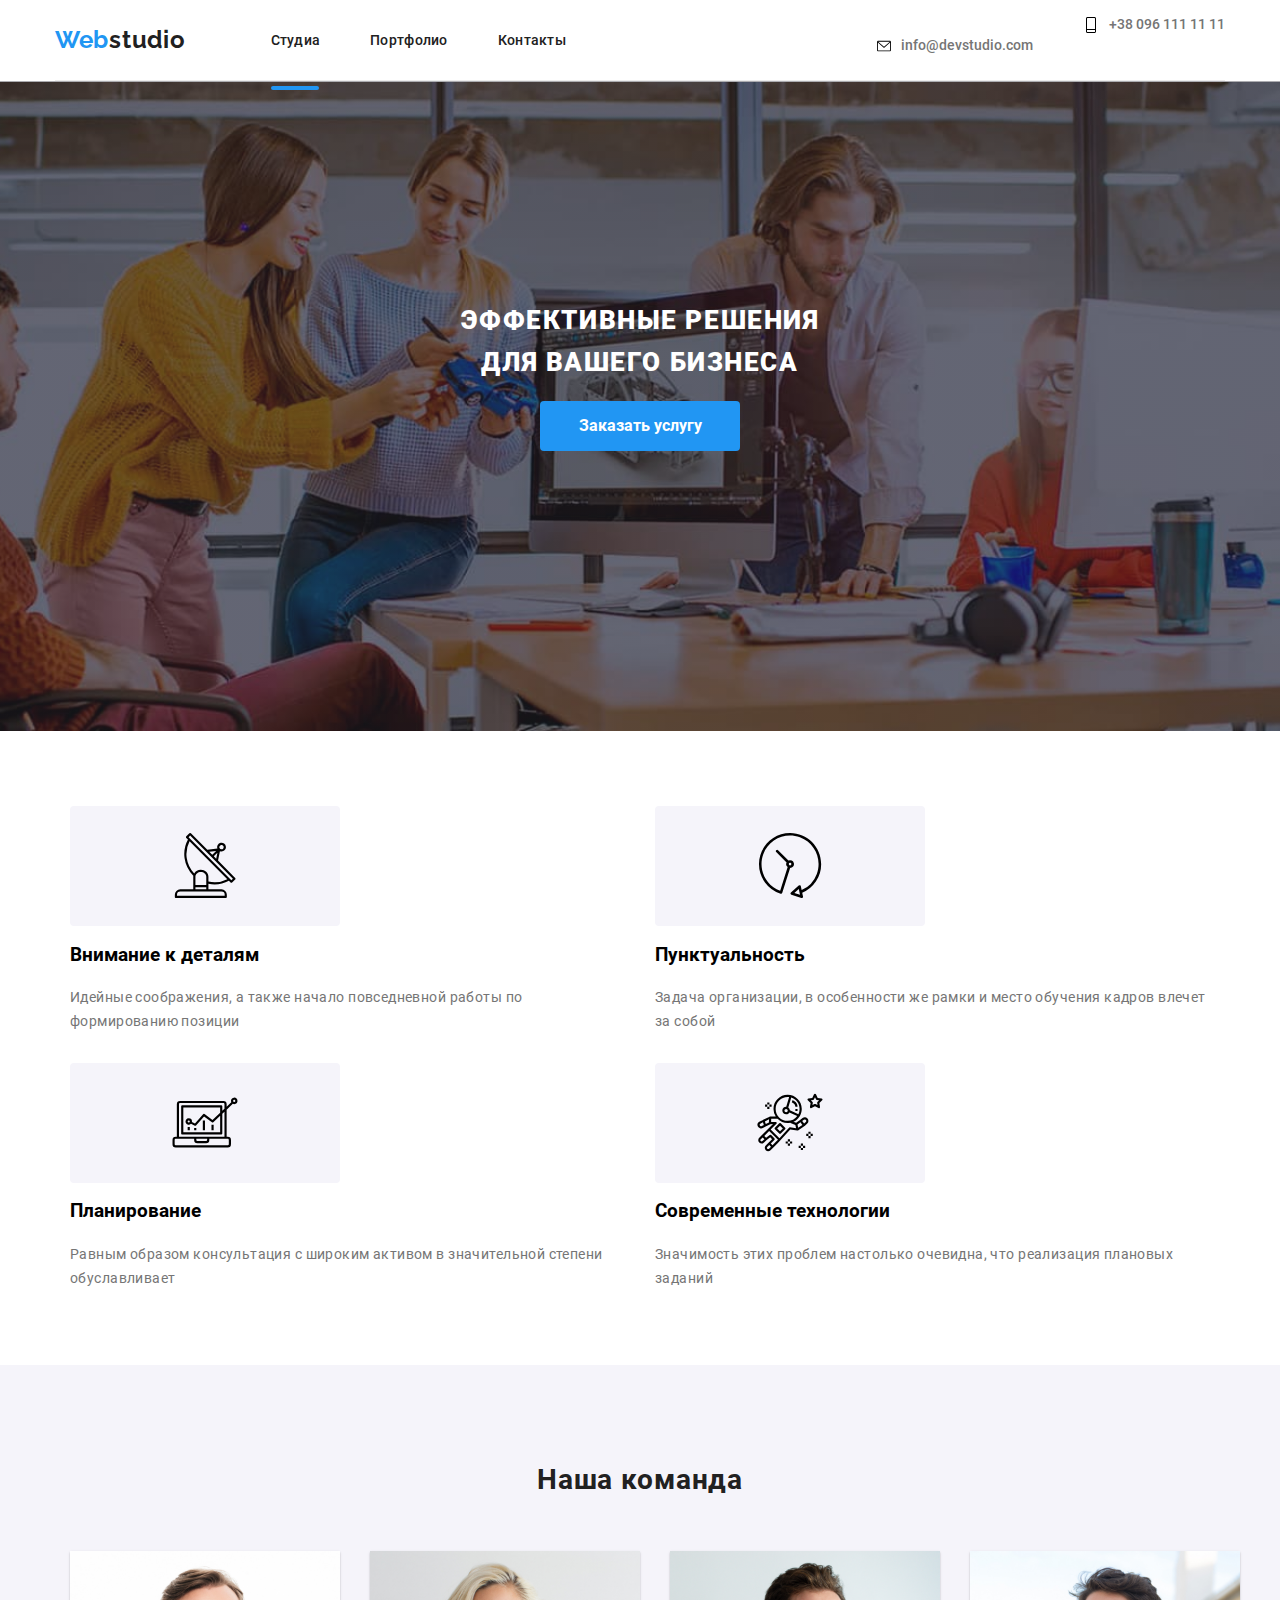
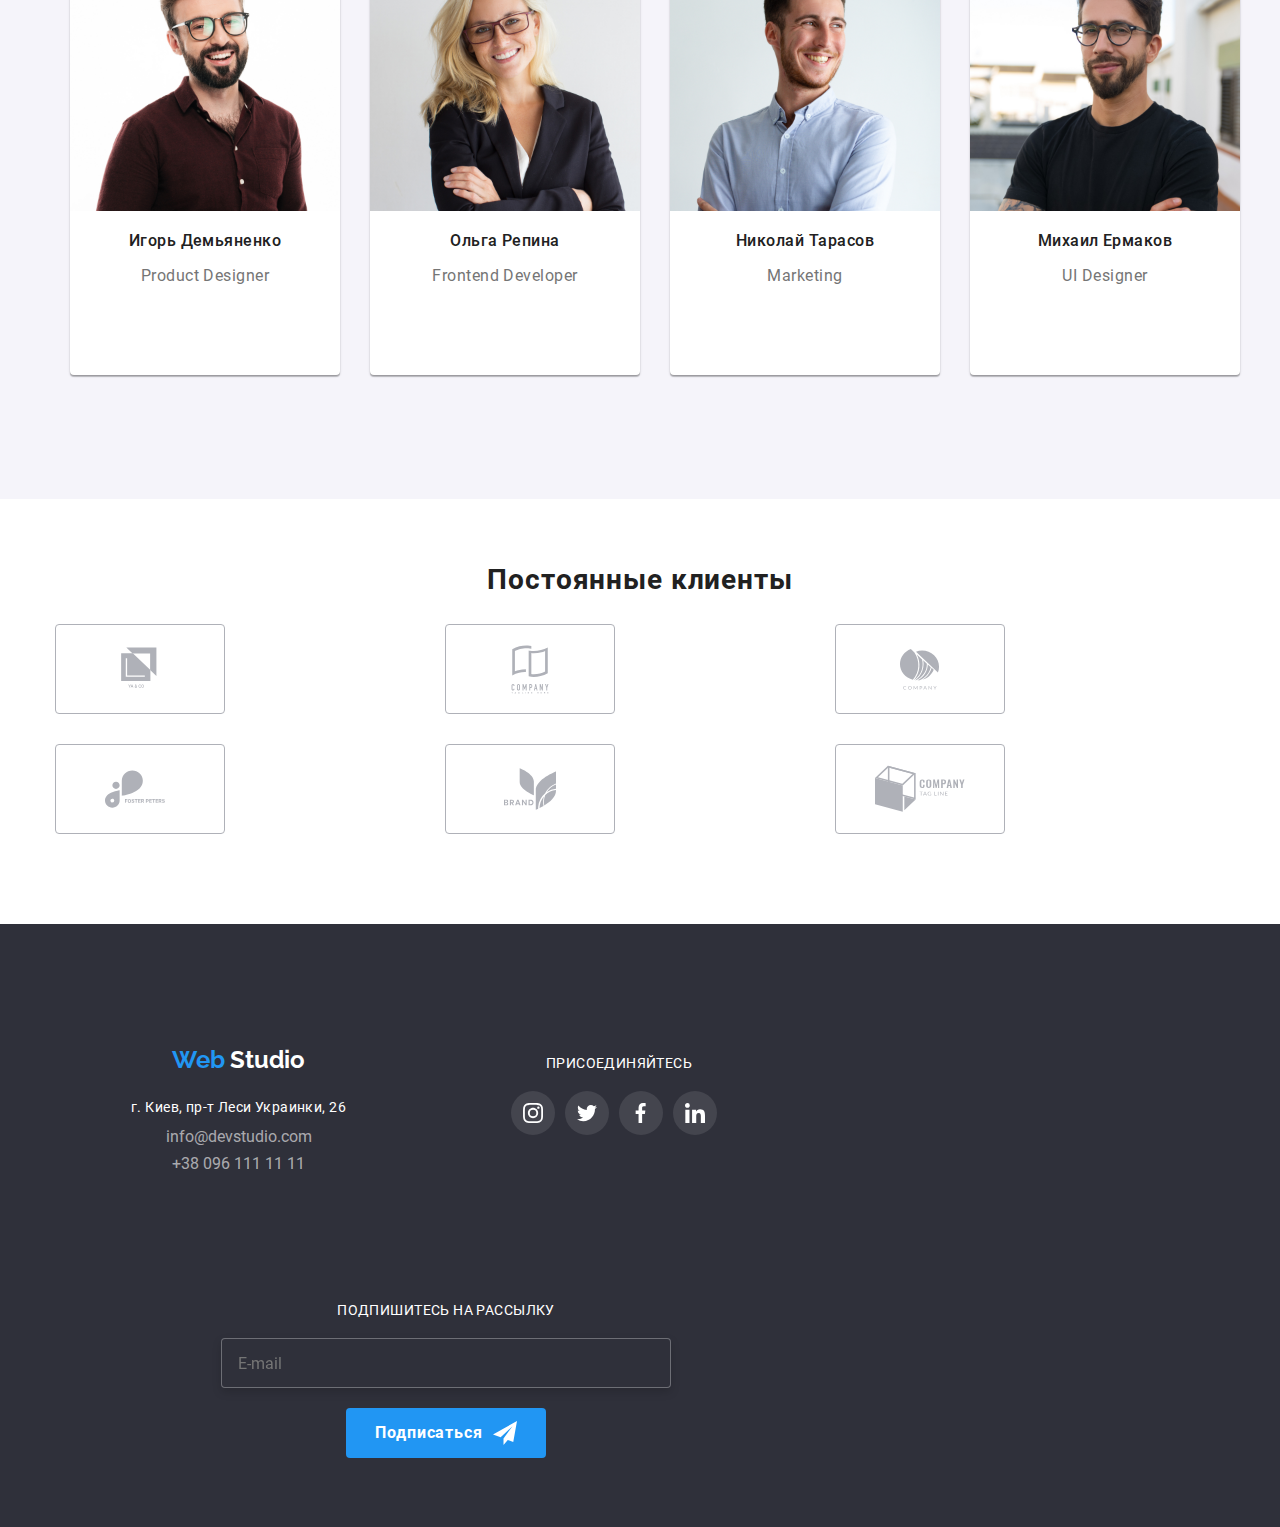
==== commit 0cb1b729: "commit 15" ====
--- a/index.html
+++ b/index.html
@@ -368,94 +368,90 @@
         <footer class="footer">
           <div class="continer">
             <div class="footer-content">
-              <div class="footer-adress calc">
-                <address>
-                  <a href="">
-                    <span class="logo-footer">Web</span>
-                    <span class="logo-second">Studio</span></a
-                  >
-                  <br />
-                  <a
-                    href="https://goo.gl/maps/FN8on8wzA6SfPzr29"
-                    target="_blank"
-                    rel="noopener noreferrer"
-                    class="footer-nav top small "
-                  >
-                    г. Киев, пр-т Леси Украинки, 26</a
-                  >
-                  <a class="footer-nav" href="mailto:info@devstudio.com"
-                    >info@devstudio.com</a
-                  >
-                  <a class="footer-nav" href="tel:+380961111111">+38 096 111 11 11</a>
-                </address>
-              </div>
-
-
-              <div class="footer-messenger calc">
-                <div class="position">
-                  <p class="footer-text">Присоединяйтесь</p>
-              </div>
-
-              <!-- <div class="footer-disc"> -->
-              <ul class="disc">
-
-                <li class="social-links-margin"><a href="https://www.instagram.com/?hl=ru" class="social-links">
-                    <svg class="icons-list " height="20" width="20">
-                      <use href="./images/symbol-defsnew.svg#icon-instagram">
-                      </use>
-                    </svg>
-                  </a>
-                </li>
-
-                <li class="social-links-margin">
-                  <a href="https://www.instagram.com/?hl=ru" class="social-links">
-                    <svg class="icons-list " height="20" width="20">
-                      <use href="./images/symbol-defsnew.svg#icon-bird">
-                      </use>
-                    </svg>
-                  </a>
-                </li>
-
-                <li class="social-links-margin">
-                  <a href="https://www.instagram.com/?hl=ru" class="social-links">
-                    <svg class="icons-list " height="20" width="20">
-                      <use href="./images/symbol-defsnew.svg#icon-facebook">
-                      </use>
-                    </svg>
-                  </a>
-                </li>
-
-                <li class="social-links-margin">
-                  <a href="https://www.instagram.com/?hl=ru" class="social-links">
-                    <svg class="icons-list " height="20" width="20">
-                      <use href="./images/symbol-defsnew.svg#icon-in">
-                      </use>
-                    </svg>
-                  </a>
-                </li>
-
-              </ul>
+                <!-- <div class="footer-position"> -->
+                  <div class="footer-adress calc">
+                    <address>
+                      <a href="">
+                        <span class="logo-footer">Web</span>
+                        <span class="logo-second">Studio</span></a
+                      >
+                      <br />
+                      <a
+                        href="https://goo.gl/maps/FN8on8wzA6SfPzr29"
+                        target="_blank"
+                        rel="noopener noreferrer"
+                        class="footer-nav top small "
+                      >
+                        г. Киев, пр-т Леси Украинки, 26</a
+                      >
+                      <a class="footer-nav" href="mailto:info@devstudio.com"
+                        >info@devstudio.com</a
+                      >
+                      <a class="footer-nav" href="tel:+380961111111">+38 096 111 11 11</a>
+                    </address>
+                  </div>
+
+
+                  <div class="footer-messenger calc">
+                    <div class="position">
+                      <p class="footer-text">Присоединяйтесь</p>
+                  </div>
+
+                  <!-- <div class="footer-disc"> -->
+                  <ul class="disc">
+
+                    <li class="social-links-margin"><a href="https://www.instagram.com/?hl=ru" class="social-links">
+                        <svg class="icons-list " height="20" width="20">
+                          <use href="./images/symbol-defsnew.svg#icon-instagram">
+                          </use>
+                        </svg>
+                      </a>
+                    </li>
+
+                    <li class="social-links-margin">
+                      <a href="https://www.instagram.com/?hl=ru" class="social-links">
+                        <svg class="icons-list " height="20" width="20">
+                          <use href="./images/symbol-defsnew.svg#icon-bird">
+                          </use>
+                        </svg>
+                      </a>
+                    </li>
+
+                    <li class="social-links-margin">
+                      <a href="https://www.instagram.com/?hl=ru" class="social-links">
+                        <svg class="icons-list " height="20" width="20">
+                          <use href="./images/symbol-defsnew.svg#icon-facebook">
+                          </use>
+                        </svg>
+                      </a>
+                    </li>
+
+                    <li class="social-links-margin">
+                      <a href="https://www.instagram.com/?hl=ru" class="social-links">
+                        <svg class="icons-list " height="20" width="20">
+                          <use href="./images/symbol-defsnew.svg#icon-in">
+                          </use>
+                        </svg>
+                      </a>
+                    </li>
+
+                  </ul>
+                  <!-- </div> -->
+                      
+                  </div>
+
+                  <div class="footer-end calc">
+                    <p class="footer-text subscribe">Подпишитесь на рассылку</p>
+                    <input class="email-footer" type="email" name="email" placeholder="E-mail " pattern="^[А-Яа-яЁё\s]+$" required="">
+                    <button class="button-footer" type="button">
+                      Подписаться
+                      <svg class="send-icon" height="24" width="24">
+                        <use href="./images/sprite.svg#icon-icon-send"></use>
+                      </svg>
+                    </button>
+            
+                  </div>
               <!-- </div> -->
-                  
-              </div>
-
-              <div class="footer-end calc">
-                <p class="footer-text subscribe">Подпишитесь на рассылку</p>
-                <input class="email-footer" type="email" name="email" placeholder="E-mail " pattern="^[А-Яа-яЁё\s]+$" required="">
-                <button class="button-footer" type="button">
-                  Подписаться
-                  <svg class="send-icon" height="24" width="24">
-                    <use href="./images/sprite.svg#icon-icon-send"></use>
-                  </svg>
-                </button>
-                
-
-                
-
-                
-                
-
-              </div>
             </div>
           </div>
         </footer>
--- a/css/main.min.css
+++ b/css/main.min.css
@@ -1,3 +1,3 @@
 @font-face{font-family:'Roboto';font-style:normal;font-weight:400;src:local("Roboto"),local("Roboto-Regular"),url("../font-facee/roboto-v20-latin_cyrillic-regular.woff2") format("woff2"),url("../font-facee/roboto-v20-latin_cyrillic-regular.woff") format("woff")}@font-face{font-family:'Roboto';font-style:normal;font-weight:500;src:local("Roboto Medium"),local("Roboto-Medium"),url("../font-facee/roboto-v20-latin_cyrillic-500.woff2") format("woff2"),url("../font-facee/roboto-v20-latin_cyrillic-500.woff") format("woff")}@font-face{font-family:'Roboto';font-style:normal;font-weight:700;src:local("Roboto Bold"),local("Roboto-Bold"),url("../font-facee/roboto-v20-latin_cyrillic-700.woff2") format("woff2"),url("../font-facee/roboto-v20-latin_cyrillic-700.woff") format("woff")}@font-face{font-family:'Roboto';font-style:normal;font-weight:900;src:local("Roboto Black"),local("Roboto-Black"),url("../font-facee/roboto-v20-latin_cyrillic-900.woff2") format("woff2"),url("../font-facee/roboto-v20-latin_cyrillic-900.woff") format("woff")}@font-face{font-family:'Raleway';font-style:normal;font-weight:700;src:local(""),url("../font-facee/raleway-v17-latin_cyrillic-700.woff2") format("woff2"),url("../font-facee/raleway-v17-latin_cyrillic-700.woff") format("woff")}.footer-icon,.social{display:-webkit-box;display:-ms-flexbox;display:flex}/*! modern-normalize v1.0.0 | MIT License | https://github.com/sindresorhus/modern-normalize */*,*::before,*::after{-webkit-box-sizing:border-box;box-sizing:border-box}:root{-moz-tab-size:4;-o-tab-size:4;tab-size:4}html{line-height:1.15;-webkit-text-size-adjust:100%}body{margin:0}body{font-family:system-ui,-apple-system,"Segoe UI",Roboto,Helvetica,Arial,sans-serif,"Apple Color Emoji","Segoe UI Emoji"}hr{height:0;color:inherit}abbr[title]{-webkit-text-decoration:underline dotted;text-decoration:underline dotted}b,strong{font-weight:bolder}code,kbd,samp,pre{font-family:ui-monospace, SFMono-Regular, Consolas, 'Liberation Mono', Menlo,- monospace;font-size:1em}small{font-size:80%}sub,sup{font-size:75%;line-height:0;position:relative;vertical-align:baseline}sub{bottom:-0.25em}sup{top:-0.5em}table{text-indent:0;border-color:inherit}button,input,optgroup,select,textarea{font-family:inherit;font-size:100%;line-height:1.15;margin:0}button,select{text-transform:none}button,[type='button'],[type='reset'],[type='submit']{-webkit-appearance:button}::-moz-focus-inner{border-style:none;padding:0}:-moz-focusring{outline:1px dotted ButtonText}:-moz-ui-invalid{box-shadow:none}legend{padding:0}progress{vertical-align:baseline}::-webkit-inner-spin-button,::-webkit-outer-spin-button{height:auto}[type='search']{-webkit-appearance:textfield;outline-offset:-2px}::-webkit-search-decoration{-webkit-appearance:none}::-webkit-file-upload-button{-webkit-appearance:button;font:inherit}summary{display:list-item}body{font-family:Roboto, sans-serif;margin:0}h1{font-family:Roboto, sans-serif;font-style:normal;font-weight:bold;font-size:18px;line-height:36px;color:#212121}p{margin:0}a{text-decoration:none}ul{list-style:none}.items{text-align:center;margin-top:0;margin-bottom:0;padding:0}@media screen and (min-width: 1200px){.items{display:-webkit-box;display:-ms-flexbox;display:flex}}.continer{padding-left:15px;padding-right:15px;margin-right:auto;margin-left:auto}@media screen and (min-width: 480px) and (max-width: 767px){.continer{width:480px}}@media screen and (min-width: 768px) and (max-width: 1199px){.continer{width:768px}}@media screen and (min-width: 1200px){.continer{width:1200px}}.logo-header,.logo-footer{font-family:Raleway, sans-serif;font-style:normal;font-weight:bold;font-size:26px;color:#2196f3}@media screen and (min-width: 768px) and (max-width: 1999px){.logo-header,.logo-footer{font-size:24px;line-height:28px;letter-spacing:0.03em}}.logotyp{font-family:Raleway, sans-serif;font-size:26px;color:#212121}@media screen and (min-width: 768px) and (max-width: 1999px){.logotyp{font-size:24px;line-height:28px;letter-spacing:0.03em}}.header-top{border-bottom:1px solid rgba(47,48,58,0.4)}.header-top a{font-family:Roboto;font-style:normal;font-weight:500;font-size:14px}@media screen and (min-width: 768px) and (max-width: 1999px){.header-top a{display:-webkit-box;display:-ms-flexbox;display:flex}}.nav{font-family:Roboto;font-style:normal;font-weight:500;font-size:14px;line-height:16px;letter-spacing:0.02em;display:block;padding-top:32px;padding-bottom:32px;color:#212121;-webkit-transition:color 250ms cubic-bezier(0.4, 0, 0.2, 1);transition:color 250ms cubic-bezier(0.4, 0, 0.2, 1)}.nav:hover{color:#2196f3}.telefon{color:#757575;padding-top:32px;padding-bottom:32px}.telefon:hover{fill:currentColor;color:#2196f3}@media screen and (min-width: 768px) and (max-width: 1999px){.telefon{padding-top:0px;padding-bottom:21px}}.email{color:#757575;padding-top:32px;padding-bottom:32px;display:inline;-webkit-box-pack:center;-ms-flex-pack:center;justify-content:center;-webkit-box-align:center;-ms-flex-align:center;align-items:center;-webkit-transition:color 250ms cubic-bezier(0.4, 0, 0.2, 1);transition:color 250ms cubic-bezier(0.4, 0, 0.2, 1)}.email:hover{fill:currentColor;color:#2196f3}@media screen and (min-width: 768px) and (max-width: 1999px){.email{padding-top:21px;padding-bottom:10px}}.flex-header{-webkit-box-align:center;-ms-flex-align:center;align-items:center;border-bottom:1px solid #ececec}@media screen and (min-width: 768px) and (max-width: 1999px){.flex-header{display:-webkit-box;display:-ms-flexbox;display:flex}}@media screen and (min-width: 1200px){.flex-header{display:-webkit-box;display:-ms-flexbox;display:flex}}.flex-header li{list-style-type:none}.site-nav .list{padding-top:31px;padding-bottom:31px;margin-top:0px;margin-bottom:0px;padding-left:0px;color:#212121;font-weight:500;font-size:14px;line-height:1.2;letter-spacing:0.02em}@media screen and (min-width: 768px) and (max-width: 1999px){.site-nav{display:-webkit-box;display:-ms-flexbox;display:flex}}@media screen and (min-width: 1200px){.site-nav{display:-webkit-box;display:-ms-flexbox;display:flex}}.line::after{display:block;content:'';position:absolute;top:77px;bottom:2px;height:4px;background:#2196f3;border-radius:2px}@media screen and (min-width: 768px) and (max-width: 1999px){.line::after{width:47px;top:86px}}@media screen and (min-width: 1200px){.line::after{width:48px}}.line-portfolio:after{display:block;content:'';position:absolute;top:77px;bottom:2px;height:4px;background:#2196f3;border-radius:2px}@media screen and (min-width: 768px) and (max-width: 1999px){.line-portfolio:after{width:75px;top:86px}}@media screen and (min-width: 1200px){.line-portfolio:after{width:78px}}.header-item{padding-right:50px;-webkit-transition:color 250ms cubic-bezier(0.4, 0, 0.2, 1);transition:color 250ms cubic-bezier(0.4, 0, 0.2, 1)}.header-item:last-child{margin-right:0}@media screen and (min-width: 768px) and (max-width: 1999px){.header-item:last-child{padding-right:0;margin-right:84px}}.header-item-second{-webkit-box-pack:end;-ms-flex-pack:end;justify-content:flex-end;margin-right:50px}.header-item-second:last-child{margin-right:0}.header-item-second a,use{-webkit-transition:color 250ms cubic-bezier(0.4, 0, 0.2, 1);transition:color 250ms cubic-bezier(0.4, 0, 0.2, 1)}.auth-nav{margin-left:auto;padding-left:0px}.logotyp{margin-right:85px}.logotyp .logo-header{padding:25px 0}.section.service{padding-top:200px;padding-bottom:280px;background-image:-webkit-gradient(linear, left top, right top, from(rgba(47,48,58,0.4)), to(rgba(47,48,58,0.4))),url("../images/fon.jpg");background-image:linear-gradient(to right, rgba(47,48,58,0.4), rgba(47,48,58,0.4)),url("../images/fon.jpg");background-repeat:no-repeat;background-position:center;background-size:cover;text-align:center;background-color:gray}.btn-centr{width:200px;font-weight:bold;font-size:16px;line-height:30px;height:50px;background:#2196f3;border:none;border-radius:4px;color:#fff}@media screen and (max-width: 767px){.btn-centr{width:136px}}.btn{background:#2196f3;color:#ffffff}.caption{font-weight:900;font-size:44px;line-height:60px;letter-spacing:0.06em;text-transform:uppercase;color:#fff}@media screen and (min-width: 768px) and (max-width: 1999px){.caption{height:84px;font-size:26px;line-height:42px}}@media screen and (max-width: 767px){.section.elements .headline{font-weight:bold;font-size:14px;line-height:16px;letter-spacing:0.03em;text-transform:uppercase;color:#212121;margin-top:30px;margin-bottom:10px}.section.elements p{font-weight:normal;font-size:14px;line-height:24px;letter-spacing:0.03em;color:#757575}}.elements{padding-bottom:94px;padding-top:94px}@media screen and (max-width: 767px){.elements{padding-bottom:60px;padding-top:60px}}@media screen and (min-width: 768px) and (max-width: 1999px){.elements{padding-bottom:60px;padding-top:60px}}.icon-centr{height:65px}.bacground-icons{background-color:#f5f4fa;border-radius:4px;height:120px;-webkit-box-align:center;-ms-flex-align:center;align-items:center;-webkit-box-pack:center;-ms-flex-pack:center;justify-content:center;justify-content:center;height:120px;background-color:#f5f4fa}@media screen and (max-width: 767px){.bacground-icons{display:-webkit-box;display:-ms-flexbox;display:flex}}@media screen and (min-width: 1200px){.bacground-icons{width:270px;display:-webkit-box;display:-ms-flexbox;display:flex}}.text-aggregate{font-weight:normal;font-size:14px;line-height:24px;letter-spacing:0.03em;color:#757575}.text-aggregate:last-child{margin-right:16px}.section.java{padding-bottom:94px}@media screen and (max-width: 767px){.section.java{display:none}}@media screen and (min-width: 768px) and (max-width: 1999px){.section.java{display:none}}.desc{position:absolute;font-family:Roboto;font-style:normal;font-weight:bold;font-size:14px;line-height:16px;letter-spacing:0.03em;text-transform:uppercase;margin-top:0;margin-bottom:0;color:#ffffff;-webkit-box-align:center;-ms-flex-align:center;align-items:center;-webkit-box-pack:center;-ms-flex-pack:center;justify-content:center;bottom:3px;height:70px;background:rgba(47,48,58,0.8)}@media screen and (min-width: 1200px){.desc{display:-webkit-box;display:-ms-flexbox;display:flex;width:370px}}.subject{font-weight:bold;font-size:36px;line-height:42px;letter-spacing:0.03em;color:#212121;text-align:center;margin-top:0}.help{padding-bottom:94px}.applications{position:relative;margin:0;width:calc((100% - 60px) / 2)}@media screen and (min-width: 1200px){.applications{display:-webkit-box;display:-ms-flexbox;display:flex}}.applications .content-java{margin-right:30px}h2,.our-team{font-weight:bold;font-size:36px;line-height:42px;letter-spacing:0.03em;color:#212121;text-align:center;display:block}@media screen and (max-width: 1999px){h2,.our-team{font-size:28px}}.name-team{font-weight:500;font-size:16px;line-height:19px;letter-spacing:0.03em;color:#212121;text-align:center}.social-links{height:44px;-webkit-box-align:center;-ms-flex-align:center;align-items:center;-webkit-box-pack:center;-ms-flex-pack:center;justify-content:center;color:#afb1b8;fill:currentColor}@media screen and (min-width: 1200px){.social-links{display:-webkit-box;display:-ms-flexbox;display:flex;width:44px}}@media screen and (max-width: 767px){.social-links{color:#ffffff;display:-webkit-box;display:-ms-flexbox;display:flex;width:44px}}.social-links:hover{border-radius:50%;background-color:#2196f3;color:#ffffff;-webkit-transition:background-color 250ms cubic-bezier(0.4, 0, 0.2, 1),background-color 250ms cubic-bezier(0.4, 0, 0.2, 1);transition:background-color 250ms cubic-bezier(0.4, 0, 0.2, 1),background-color 250ms cubic-bezier(0.4, 0, 0.2, 1)}.social-links-margin{background:rgba(255,255,255,0.1);border-radius:50%;margin-right:10px}.team.our-people{padding-top:94px;padding-bottom:94px}@media screen and (max-width: 768px){.team.our-people{padding-bottom:60px;padding-top:60px}}.team.our-people{background-color:#f5f4fa}.workers{background:#f5f4fa}@media screen and (min-width: 768px) and (max-width: 1999px){.workers{display:-webkit-box;display:-ms-flexbox;display:flex;-ms-flex-wrap:wrap;flex-wrap:wrap}}@media screen and (min-width: 1200px){.workers{display:-webkit-box;display:-ms-flexbox;display:flex;-ms-flex-wrap:inherit;flex-wrap:inherit}}.perfect.our-team{margin-bottom:50px}.perfect.our-team{margin-top:0}.workers p{font-weight:normal;font-size:16px;line-height:19px;text-align:center;letter-spacing:0.03em;text-align:center;color:#757575;margin-bottom:16px}.continer .people{background-color:#fff;margin-right:30px}@media screen and (min-width: 768px) and (max-width: 1999px){.continer .people{margin-right:15px;margin-left:15px;width:44%;margin-bottom:30px}}@media screen and (min-width: 1200px){.continer .people{width:calc((100% - 90px) / 3)}}@media screen and (max-width: 768px){.continer .people{margin-bottom:30px}}.people ul{-webkit-box-pack:center;-ms-flex-pack:center;justify-content:center}@media screen and (min-width: 1200px){.people ul{display:-webkit-box;display:-ms-flexbox;display:flex}}.people{background-color:red;-webkit-box-shadow:0px 1px 3px rgba(0,0,0,0.12),0px 1px 1px rgba(0,0,0,0.14),0px 2px 1px rgba(0,0,0,0.2);box-shadow:0px 1px 3px rgba(0,0,0,0.12),0px 1px 1px rgba(0,0,0,0.14),0px 2px 1px rgba(0,0,0,0.2);border-radius:0px 0px 4px 4px;padding-bottom:30px}.people li{margin-right:10px}.team-hover:hover{background:#f5f4fa}.icon-envelope{vertical-align:middle;height:20px;width:16px;margin-right:10px}@media screen and (min-width: 768px) and (max-width: 1999px){.icon-envelope{height:18px;width:14px}}.icon-phone{vertical-align:middle;height:20px;width:16px;margin-right:10px}@media screen and (min-width: 768px) and (max-width: 1999px){.icon-phone{height:18px;width:16px}}.footer-icon{-webkit-box-align:center;-ms-flex-align:center;align-items:center;-webkit-box-pack:center;-ms-flex-pack:center;justify-content:center;-webkit-box-sizing:border-box;box-sizing:border-box;border-radius:4px}.social{height:20px;width:20px}.icon_team{display:-webkit-box;display:-ms-flexbox;display:flex}.icon-box{fill:#afb1b8;display:block;color:#afb1b8}.icon-box:hover{fill:#2196f3;-webkit-transition:fill 250ms cubic-bezier(0.4, 0, 0.2, 1),border 250ms cubic-bezier(0.4, 0, 0.2, 1);transition:fill 250ms cubic-bezier(0.4, 0, 0.2, 1),border 250ms cubic-bezier(0.4, 0, 0.2, 1)}.firm1{height:48px}@media screen and (min-width: 1200px){.firm1{width:43px}}.firm2{height:61px}@media screen and (min-width: 1200px){.firm2{width:48px}}.firm3{height:43px}@media screen and (min-width: 1200px){.firm3{width:41px}}.firm4{height:79px}@media screen and (min-width: 1200px){.firm4{width:71px}}.firm5{display:block;height:52px}@media screen and (min-width: 1200px){.firm5{width:64px}}.firm6{display:block;height:90px}@media screen and (min-width: 1200px){.firm6{width:170px}}.box{-webkit-box-align:center;-ms-flex-align:center;align-items:center;-webkit-box-pack:center;-ms-flex-pack:center;justify-content:center;border:1px solid #afb1b8;-webkit-box-sizing:border-box;box-sizing:border-box;border-radius:4px;margin-right:30px;height:90px}@media screen and (min-width: 768px) and (max-width: 1999px){.box{width:226px;display:-webkit-box;display:-ms-flexbox;display:flex}}@media screen and (min-width: 1200px){.box{width:170px;display:-webkit-box;display:-ms-flexbox;display:flex}}@media screen and (max-width: 767px){.box{width:210px;height:90px;display:-webkit-box;display:-ms-flexbox;display:flex;-ms-flex-wrap:wrap;flex-wrap:wrap}}.box:last-child{margin-right:0}.column{width:calc((100% - 30px) / 2);margin-right:30px;margin-bottom:30px}@media screen and (min-width: 768px) and (max-width: 1999px){.column{width:calc((100% - 3 * 30px) / 3);margin-right:30px;margin-bottom:30px}}.column:nth-last-child(2n+1){margin-right:0px}@media screen and (min-width: 768px) and (max-width: 1999px){.column:nth-last-child(2n+1){margin-right:30px}}.column:nth-last-child(-n+2){margin-bottom:0px}.box:hover{color:#2196f3;border:1px solid #2196f3;-webkit-transition:color 250ms cubic-bezier(0.4, 0, 0.2, 1),background-color 250ms cubic-bezier(0.4, 0, 0.2, 1),border-radius 250ms cubic-bezier(0.4, 0, 0.2, 1);transition:color 250ms cubic-bezier(0.4, 0, 0.2, 1),background-color 250ms cubic-bezier(0.4, 0, 0.2, 1),border-radius 250ms cubic-bezier(0.4, 0, 0.2, 1)}.box:hover:hover{-webkit-transition:fill 250ms cubic-bezier(0.4, 0, 0.2, 1),border 250ms cubic-bezier(0.4, 0, 0.2, 1);transition:fill 250ms cubic-bezier(0.4, 0, 0.2, 1),border 250ms cubic-bezier(0.4, 0, 0.2, 1)}.box:hover .icon-box{fill:#2196f3}.regular{padding-top:94px;padding-bottom:94px}@media screen and (min-width: 768px) and (max-width: 1999px){.regular{padding-top:60px;padding-bottom:60px}}.our-clients.centr{margin-top:0}.regular-clients{margin-top:0;display:-webkit-box;display:-ms-flexbox;display:flex;-ms-flex-wrap:wrap;flex-wrap:wrap}@media screen and (min-width: 1200px){.regular-clients{display:-webkit-box;display:-ms-flexbox;display:flex}}.footer{background:#2f303a}.backdrop{position:fixed;top:0;left:0;right:0;bottom:0;background:rgba(0,0,0,0.2);opacity:1;-webkit-transition:opacity 250ms cubic-bezier(0.4, 0, 0.2, 1);transition:opacity 250ms cubic-bezier(0.4, 0, 0.2, 1)}h2 .our-clients{font-weight:bold;font-size:36px;line-height:42px;letter-spacing:0.03em;color:#212121}.images{margin:5px;padding-left:0;list-style-type:none}@media screen and (min-width: 1200px){.images{display:-webkit-box;display:-ms-flexbox;display:flex;-ms-flex-wrap:wrap;flex-wrap:wrap}}@media screen and (min-width: 1200px){.images ul{display:-webkit-box;display:-ms-flexbox;display:flex;-ms-flex-wrap:wrap;flex-wrap:wrap}}.item{position:relative;margin-right:30px;margin-bottom:30px;border:1px solid #eeeeee;-webkit-box-sizing:border-box;box-sizing:border-box}@media screen and (max-width: 767px){.item{width:450px}}@media screen and (min-width: 1200px){.item{width:calc((100% - 60px) / 3)}}.item:hover{-webkit-box-shadow:1px 4px 6px rgba(0,0,0,0.16),0px 4px 4px rgba(0,0,0,0.06),0px 1px 1px rgba(0,0,0,0.12);box-shadow:1px 4px 6px rgba(0,0,0,0.16),0px 4px 4px rgba(0,0,0,0.06),0px 1px 1px rgba(0,0,0,0.12)}.images h2{font-weight:bold;font-size:18px;line-height:36px;margin-left:24px;margin-bottom:4px;text-align:left}.item-paragraph{font-family:Roboto, sans-serif;font-style:normal;font-weight:normal;font-size:16px;line-height:30px;color:#757575;margin-left:24px;margin-top:0;margin-bottom:0;padding-bottom:20px}.technical{position:relative;-webkit-box-sizing:border-box;box-sizing:border-box;height:294px;overflow:hidden}@media screen and (min-width: 1200px){.technical{width:100%}}.img{display:block}@media screen and (max-width: 767px){.img{width:450px}}.texnocriak{position:absolute;display:block;top:0;margin:0;height:294px;padding:63px 24px;font-weight:normal;font-size:18px;line-height:1.55;color:#ffffff;letter-spacing:0.03em;background:rgba(33,150,243,0.9);-webkit-transform:translateY(100%);transform:translateY(100%);-webkit-transition:-webkit-transform 250ms cubic-bezier(0.4, 0, 0.2, 1);transition:-webkit-transform 250ms cubic-bezier(0.4, 0, 0.2, 1);transition:transform 250ms cubic-bezier(0.4, 0, 0.2, 1);transition:transform 250ms cubic-bezier(0.4, 0, 0.2, 1), -webkit-transform 250ms cubic-bezier(0.4, 0, 0.2, 1)}.item-links:hover .texnocriak{-webkit-transform:translateY(0);transform:translateY(0)}.item:nth-child(3n){margin-right:0}.item-title{margin-top:20px}@media screen and (max-width: 767px){.flex-continier{padding-top:60px;padding-bottom:60px}}@media screen and (min-width: 1200px){.flex-continier{padding-top:94px;padding-bottom:94px}}.button{font-weight:500;font-size:16px;line-height:26px;text-align:center;background:#f5f4fa;border:none;border-radius:4px;padding:6px 22px;-webkit-transition:background-color 250ms cubic-bezier(0.4, 0, 0.2, 1);transition:background-color 250ms cubic-bezier(0.4, 0, 0.2, 1)}@media screen and (max-width: 767px){.button{margin-bottom:15px}}.button-menu{-webkit-box-pack:center;-ms-flex-pack:center;justify-content:center;margin-bottom:50px;padding-left:0}@media screen and (min-width: 1200px){.button-menu{display:-webkit-box;display:-ms-flexbox;display:flex}}@media screen and (max-width: 767px){.button-menu{display:-webkit-box;display:-ms-flexbox;display:flex;-ms-flex-wrap:wrap;flex-wrap:wrap;-webkit-box-pack:start;-ms-flex-pack:start;justify-content:flex-start;margin-bottom:31px}}.button-item{margin-right:8px}.button-item:last-child{margin-right:0px}.main{font-weight:500;font-size:16px;line-height:26px;color:#212121}.button:hover{color:#ffffff;background-color:#2196f3;-webkit-box-shadow:0px 3px 1px rgba(0,0,0,0.1),0px 1px 2px rgba(0,0,0,0.08),0px 2px 2px rgba(0,0,0,0.12);box-shadow:0px 3px 1px rgba(0,0,0,0.1),0px 1px 2px rgba(0,0,0,0.08),0px 2px 2px rgba(0,0,0,0.12)}.button:hover:focus{color:#f5f4fa}.messenger{color:#ffffff}.logo-footer,.logo-second{font-family:Raleway;font-style:normal;font-weight:bold;font-size:26px;line-height:31px;display:inline-block;padding-top:60px}.logo-second{font-size:26px;color:#ffffff}.footer-nav{font-style:normal;display:block;color:rgba(255,255,255,0.6);margin-bottom:9px}@media screen and (max-width: 767px){.footer-nav{margin-bottom:8px}}.footer-nav:last-child{margin-bottom:0}@media screen and (max-width: 767px){.footer-nav:last-child{margin-bottom:60px}}.footer-messenger{-webkit-box-pack:center;-ms-flex-pack:center;justify-content:center;-webkit-box-align:center;-ms-flex-align:center;align-items:center}.position{display:block;-webkit-box-align:center;-ms-flex-align:center;align-items:center;margin-right:0}@media screen and (min-width: 1200px){.position{-ms-flex-wrap:wrap;flex-wrap:wrap}}.footer-text{display:block;text-transform:uppercase;color:#ffffff;margin-bottom:20px}@media screen and (max-width: 767px){.footer-text{font-size:14px;letter-spacing:0.03em}}.email-footer{padding:16px;width:100%;margin-bottom:20px;height:50px;border:1px solid rgba(255,255,255,0.3);-webkit-box-sizing:border-box;box-sizing:border-box;-webkit-filter:drop-shadow(0px 4px 4px rgba(0,0,0,0.15));filter:drop-shadow(0px 4px 4px rgba(0,0,0,0.15));border-radius:4px;background:#2f303a;color:#fff}@media screen and (min-width: 1200px){.email-footer{width:358px}}.button-footer{font-weight:bold;font-size:16px;line-height:30px}.send-icon{margin-left:10px}.disc{-webkit-box-pack:start;-ms-flex-pack:start;justify-content:start;padding-left:0}@media screen and (min-width: 1200px){.disc{display:-webkit-box;display:-ms-flexbox;display:flex}}@media screen and (max-width: 767px){.disc{display:-webkit-box;display:-ms-flexbox;display:flex;-webkit-box-pack:center;-ms-flex-pack:center;justify-content:center;margin-bottom:60px}}.footer-content{position:relative;height:252px;-webkit-box-align:baseline;-ms-flex-align:baseline;align-items:baseline}@media screen and (min-width: 1200px){.footer-content{display:-webkit-box;display:-ms-flexbox;display:flex}}@media screen and (max-width: 767px){.footer-content{text-align:center;height:603px}}@media screen and (min-width: 1200px){.footer-mess{display:-webkit-box;display:-ms-flexbox;display:flex}}.top{font-style:normal;margin-top:20px;margin-bottom:9px;color:#fff}@media screen and (min-width: 767px){.top{font-size:24px}}.small{font-size:14px;line-height:24px;letter-spacing:0.03em}.button-footer{display:-webkit-box;display:-ms-flexbox;display:flex;-webkit-box-align:center;-ms-flex-align:center;align-items:center;-webkit-box-pack:center;-ms-flex-pack:center;justify-content:center;margin-right:auto;margin-left:auto;width:200px;height:50px;color:#fff;background-color:#2196f3;border-radius:4px;border:none;cursor:pointer;font-weight:bold;font-size:16px;line-height:1.88;letter-spacing:0.06em;outline:none}.backdrop.is-hidden{visibility:hidden;pointer-events:none;opacity:0}.modal{position:absolute;top:50%;left:50%;-webkit-transform:translate(-50%, -50%);transform:translate(-50%, -50%);width:528px;height:581px;background:#ffffff;-webkit-box-shadow:0px 1px 3px rgba(0,0,0,0.12),0px 1px 1px rgba(0,0,0,0.14),0px 2px 1px rgba(0,0,0,0.2);box-shadow:0px 1px 3px rgba(0,0,0,0.12),0px 1px 1px rgba(0,0,0,0.14),0px 2px 1px rgba(0,0,0,0.2);border-radius:4px}@media screen and (max-width: 767px){.modal{width:450px;height:609px}}.text-modal{font-size:20px;line-height:23px;text-align:center;letter-spacing:0.03em;margin:40px 40px 12px 40px}@media screen and (max-width: 767px){.text-modal{line-height:30px}}.text-span{display:block;font-family:Roboto;font-style:normal;font-weight:normal;font-size:12px;line-height:14px;margin-bottom:4px;letter-spacing:0.01em;color:#757575}.btn-close{position:absolute;top:8px;right:8px;height:30px;width:30px;border-radius:50%;background:#ffffff;border:1px solid rgba(0,0,0,0.1);-webkit-box-sizing:border-box;box-sizing:border-box}.form{position:relative;padding:0 20px;margin:0 20px}.contact-us{padding-left:42px;margin-bottom:10px;width:100%;height:40px;border:1px solid rgba(33,33,33,0.2);-webkit-box-sizing:border-box;box-sizing:border-box;border-radius:4px;-webkit-transition:border-color 250ms cubic-bezier(0.4, 0, 0.2, 1),background-color 250ms cubic-bezier(0.4, 0, 0.2, 1),background-size 250ms cubic-bezier(0.4, 0, 0.2, 1),background-size 250ms cubic-bezier(0.4, 0, 0.2, 1);transition:border-color 250ms cubic-bezier(0.4, 0, 0.2, 1),background-color 250ms cubic-bezier(0.4, 0, 0.2, 1),background-size 250ms cubic-bezier(0.4, 0, 0.2, 1),background-size 250ms cubic-bezier(0.4, 0, 0.2, 1)}.contact-us:focus,.contact-us:hover,.textarea:focus,.textarea:hover{border:1px solid #2196f3;outline:none}.icons-modal-man:focus,.icons-modal-man:hover,.icons-modal-call:focus,.icons-modal-call:hover,.icons-modal-sms:focus,.icons-modal-sms:hover{fill:#2196f3;cursor:pointer}.icons-modal-man{position:absolute;top:28px;left:39px;margin-right:10px}.icons-modal-call{position:absolute;top:94px;left:39px}.icons-modal-sms{position:absolute;top:163px;left:39px}.comment{width:528px;height:581px}.textarea{width:448px;height:120px;margin-bottom:20px;padding:12px 16px;margin-right:39px;border:1px solid rgba(33,33,33,0.2);-webkit-box-sizing:border-box;box-sizing:border-box;border-radius:4px;-webkit-transition:border-color 250ms cubic-bezier(0.4, 0, 0.2, 1),background-color 250ms cubic-bezier(0.4, 0, 0.2, 1),background-size 250ms cubic-bezier(0.4, 0, 0.2, 1),background-size 250ms cubic-bezier(0.4, 0, 0.2, 1);transition:border-color 250ms cubic-bezier(0.4, 0, 0.2, 1),background-color 250ms cubic-bezier(0.4, 0, 0.2, 1),background-size 250ms cubic-bezier(0.4, 0, 0.2, 1),background-size 250ms cubic-bezier(0.4, 0, 0.2, 1)}@media screen and (max-width: 767px){.textarea{width:100%}}.coments{font-weight:normal;font-size:12px;line-height:14px;letter-spacing:0.01em;color:#757575;display:block;margin-bottom:4px}.contact{font-weight:normal;font-size:14px;line-height:1.71;color:#757575;margin-top:0;margin-left:42px}@media screen and (max-width: 767px){.contact{font-size:12px;line-height:14px;margin-left:27px}}.contact-text{font-weight:400;color:#2196f3;text-decoration:underline}.checkbox{position:absolute;left:32px;-webkit-appearance:none;-moz-appearance:none;appearance:none;-webkit-transition:border-color 250ms cubic-bezier(0.4, 0, 0.2, 1),background-color 250ms cubic-bezier(0.4, 0, 0.2, 1),background-size 250ms cubic-bezier(0.4, 0, 0.2, 1),background-size 250ms cubic-bezier(0.4, 0, 0.2, 1);transition:border-color 250ms cubic-bezier(0.4, 0, 0.2, 1),background-color 250ms cubic-bezier(0.4, 0, 0.2, 1),background-size 250ms cubic-bezier(0.4, 0, 0.2, 1),background-size 250ms cubic-bezier(0.4, 0, 0.2, 1)}.checkbox:checked+.check_box{background-image:url(../images/icon-check.svg);background-color:#2196f3;background-size:contain;border-radius:2px}.check_box{position:absolute;width:16px;height:15px;left:32px;bottom:84px;background-image:url(../images/kwadrat.svg);margin-right:-7px}@media screen and (max-width: 767px){.check_box{bottom:83px;left:21px}}.modal-button{font-style:normal;font-weight:bold;font-size:16px;line-height:30px;margin-top:30px;margin-left:124px;-webkit-box-pack:center;-ms-flex-pack:center;justify-content:center;letter-spacing:0.06em;color:#ffffff;width:200px;height:50px;background:#2196f3;-webkit-box-shadow:0px 4px 4px rgba(0,0,0,0.15);box-shadow:0px 4px 4px rgba(0,0,0,0.15);border-radius:4px;border:none}.modal-button:hover{cursor:pointer}@media screen and (max-width: 767px){.modal-button{margin-left:82px}}
+ monospace;font-size:1em}small{font-size:80%}sub,sup{font-size:75%;line-height:0;position:relative;vertical-align:baseline}sub{bottom:-0.25em}sup{top:-0.5em}table{text-indent:0;border-color:inherit}button,input,optgroup,select,textarea{font-family:inherit;font-size:100%;line-height:1.15;margin:0}button,select{text-transform:none}button,[type='button'],[type='reset'],[type='submit']{-webkit-appearance:button}::-moz-focus-inner{border-style:none;padding:0}:-moz-focusring{outline:1px dotted ButtonText}:-moz-ui-invalid{box-shadow:none}legend{padding:0}progress{vertical-align:baseline}::-webkit-inner-spin-button,::-webkit-outer-spin-button{height:auto}[type='search']{-webkit-appearance:textfield;outline-offset:-2px}::-webkit-search-decoration{-webkit-appearance:none}::-webkit-file-upload-button{-webkit-appearance:button;font:inherit}summary{display:list-item}body{font-family:Roboto, sans-serif;margin:0}h1{font-family:Roboto, sans-serif;font-style:normal;font-weight:bold;font-size:18px;line-height:36px;color:#212121}p{margin:0}a{text-decoration:none}ul{list-style:none}.items{text-align:center;margin-top:0;margin-bottom:0;padding:0}@media screen and (min-width: 1200px){.items{display:-webkit-box;display:-ms-flexbox;display:flex}}.continer{padding-left:15px;padding-right:15px;margin-right:auto;margin-left:auto}@media screen and (min-width: 480px) and (max-width: 767px){.continer{width:480px}}@media screen and (min-width: 768px) and (max-width: 1199px){.continer{width:768px}}@media screen and (min-width: 1200px){.continer{width:1200px}}.logo-header,.logo-footer{font-family:Raleway, sans-serif;font-style:normal;font-weight:bold;font-size:26px;color:#2196f3}@media screen and (min-width: 768px) and (max-width: 1999px){.logo-header,.logo-footer{font-size:24px;line-height:28px;letter-spacing:0.03em}}.logotyp{font-family:Raleway, sans-serif;font-size:26px;color:#212121}@media screen and (min-width: 768px) and (max-width: 1999px){.logotyp{font-size:24px;line-height:28px;letter-spacing:0.03em}}.header-top{border-bottom:1px solid rgba(47,48,58,0.4)}.header-top a{font-family:Roboto;font-style:normal;font-weight:500;font-size:14px}@media screen and (min-width: 768px) and (max-width: 1999px){.header-top a{display:-webkit-box;display:-ms-flexbox;display:flex}}.nav{font-family:Roboto;font-style:normal;font-weight:500;font-size:14px;line-height:16px;letter-spacing:0.02em;display:block;padding-top:32px;padding-bottom:32px;color:#212121;-webkit-transition:color 250ms cubic-bezier(0.4, 0, 0.2, 1);transition:color 250ms cubic-bezier(0.4, 0, 0.2, 1)}.nav:hover{color:#2196f3}.telefon{color:#757575;padding-top:32px;padding-bottom:32px}.telefon:hover{fill:currentColor;color:#2196f3}@media screen and (min-width: 768px) and (max-width: 1999px){.telefon{padding-top:0px;padding-bottom:21px}}.email{color:#757575;padding-top:32px;padding-bottom:32px;display:inline;-webkit-box-pack:center;-ms-flex-pack:center;justify-content:center;-webkit-box-align:center;-ms-flex-align:center;align-items:center;-webkit-transition:color 250ms cubic-bezier(0.4, 0, 0.2, 1);transition:color 250ms cubic-bezier(0.4, 0, 0.2, 1)}.email:hover{fill:currentColor;color:#2196f3}@media screen and (min-width: 768px) and (max-width: 1999px){.email{padding-top:21px;padding-bottom:10px}}.flex-header{-webkit-box-align:center;-ms-flex-align:center;align-items:center;border-bottom:1px solid #ececec}@media screen and (min-width: 768px) and (max-width: 1999px){.flex-header{display:-webkit-box;display:-ms-flexbox;display:flex}}@media screen and (min-width: 1200px){.flex-header{display:-webkit-box;display:-ms-flexbox;display:flex}}.flex-header li{list-style-type:none}.site-nav .list{padding-top:31px;padding-bottom:31px;margin-top:0px;margin-bottom:0px;padding-left:0px;color:#212121;font-weight:500;font-size:14px;line-height:1.2;letter-spacing:0.02em}@media screen and (min-width: 768px) and (max-width: 1999px){.site-nav{display:-webkit-box;display:-ms-flexbox;display:flex}}@media screen and (min-width: 1200px){.site-nav{display:-webkit-box;display:-ms-flexbox;display:flex}}.line::after{display:block;content:'';position:absolute;top:77px;bottom:2px;height:4px;background:#2196f3;border-radius:2px}@media screen and (min-width: 768px) and (max-width: 1999px){.line::after{width:47px;top:86px}}@media screen and (min-width: 1200px){.line::after{width:48px}}.line-portfolio:after{display:block;content:'';position:absolute;top:77px;bottom:2px;height:4px;background:#2196f3;border-radius:2px}@media screen and (min-width: 768px) and (max-width: 1999px){.line-portfolio:after{width:75px;top:86px}}@media screen and (min-width: 1200px){.line-portfolio:after{width:78px}}.header-item{padding-right:50px;-webkit-transition:color 250ms cubic-bezier(0.4, 0, 0.2, 1);transition:color 250ms cubic-bezier(0.4, 0, 0.2, 1)}.header-item:last-child{margin-right:0}@media screen and (min-width: 768px) and (max-width: 1999px){.header-item:last-child{padding-right:0;margin-right:84px}}.header-item-second{-webkit-box-pack:end;-ms-flex-pack:end;justify-content:flex-end;margin-right:50px}.header-item-second:last-child{margin-right:0}.header-item-second a,use{-webkit-transition:color 250ms cubic-bezier(0.4, 0, 0.2, 1);transition:color 250ms cubic-bezier(0.4, 0, 0.2, 1)}.auth-nav{margin-left:auto;padding-left:0px}.logotyp{margin-right:85px}.logotyp .logo-header{padding:25px 0}.section.service{padding-top:200px;padding-bottom:280px;background-image:-webkit-gradient(linear, left top, right top, from(rgba(47,48,58,0.4)), to(rgba(47,48,58,0.4))),url("../images/fon.jpg");background-image:linear-gradient(to right, rgba(47,48,58,0.4), rgba(47,48,58,0.4)),url("../images/fon.jpg");background-repeat:no-repeat;background-position:center;background-size:cover;text-align:center;background-color:gray}.btn-centr{width:200px;font-weight:bold;font-size:16px;line-height:30px;height:50px;background:#2196f3;border:none;border-radius:4px;color:#fff}@media screen and (max-width: 767px){.btn-centr{width:136px}}.btn{background:#2196f3;color:#ffffff}.caption{font-weight:900;font-size:44px;line-height:60px;letter-spacing:0.06em;text-transform:uppercase;color:#fff}@media screen and (min-width: 768px) and (max-width: 1999px){.caption{height:84px;font-size:26px;line-height:42px}}@media screen and (max-width: 767px){.section.elements .headline{font-weight:bold;font-size:14px;line-height:16px;letter-spacing:0.03em;text-transform:uppercase;color:#212121;margin-top:30px;margin-bottom:10px}.section.elements p{font-weight:normal;font-size:14px;line-height:24px;letter-spacing:0.03em;color:#757575}}@media screen and (min-width: 768px) and (max-width: 1999px){.headline{text-align:left}}.elements{padding-bottom:94px;padding-top:94px}@media screen and (max-width: 767px){.elements{padding-bottom:60px;padding-top:60px}}@media screen and (min-width: 768px) and (max-width: 1999px){.elements{padding-bottom:60px;padding-top:60px}}@media screen and (min-width: 768px) and (max-width: 1999px){.aggregate{display:-webkit-box;display:-ms-flexbox;display:flex;-ms-flex-wrap:wrap;flex-wrap:wrap}}@media screen and (min-width: 768px) and (max-width: 1999px){.detals{width:calc((100% - 4 * 15px) / 2);margin:15px}}.icon-centr{height:65px}.bacground-icons{background-color:#f5f4fa;border-radius:4px;height:120px;-webkit-box-align:center;-ms-flex-align:center;align-items:center;-webkit-box-pack:center;-ms-flex-pack:center;justify-content:center;justify-content:center;height:120px;background-color:#f5f4fa}@media screen and (max-width: 767px){.bacground-icons{display:-webkit-box;display:-ms-flexbox;display:flex}}@media screen and (min-width: 768px) and (max-width: 1999px){.bacground-icons{display:-webkit-box;display:-ms-flexbox;display:flex}}@media screen and (min-width: 1200px){.bacground-icons{width:270px;display:-webkit-box;display:-ms-flexbox;display:flex}}.text-aggregate{font-weight:normal;font-size:14px;line-height:24px;letter-spacing:0.03em;color:#757575}@media screen and (min-width: 768px) and (max-width: 1999px){.text-aggregate{text-align:left;width:100%}}.text-aggregate:last-child{margin-right:16px}.section.java{padding-bottom:94px}@media screen and (max-width: 767px){.section.java{display:none}}@media screen and (min-width: 768px) and (max-width: 1999px){.section.java{display:none}}.desc{position:absolute;font-family:Roboto;font-style:normal;font-weight:bold;font-size:14px;line-height:16px;letter-spacing:0.03em;text-transform:uppercase;margin-top:0;margin-bottom:0;color:#ffffff;-webkit-box-align:center;-ms-flex-align:center;align-items:center;-webkit-box-pack:center;-ms-flex-pack:center;justify-content:center;bottom:3px;height:70px;background:rgba(47,48,58,0.8)}@media screen and (min-width: 1200px){.desc{display:-webkit-box;display:-ms-flexbox;display:flex;width:370px}}.subject{font-weight:bold;font-size:36px;line-height:42px;letter-spacing:0.03em;color:#212121;text-align:center;margin-top:0}.help{padding-bottom:94px}.applications{position:relative;margin:0;width:calc((100% - 60px) / 2)}@media screen and (min-width: 1200px){.applications{display:-webkit-box;display:-ms-flexbox;display:flex}}.applications .content-java{margin-right:30px}h2,.our-team{font-weight:bold;font-size:36px;line-height:42px;letter-spacing:0.03em;color:#212121;text-align:center;display:block}@media screen and (max-width: 1999px){h2,.our-team{font-size:28px}}.name-team{font-weight:500;font-size:16px;line-height:19px;letter-spacing:0.03em;color:#212121;text-align:center}.social-links{height:44px;-webkit-box-align:center;-ms-flex-align:center;align-items:center;-webkit-box-pack:center;-ms-flex-pack:center;justify-content:center;color:#afb1b8;fill:currentColor;color:#ffffff;display:-webkit-box;display:-ms-flexbox;display:flex;width:44px}.social-links:hover{border-radius:50%;background-color:#2196f3;color:#ffffff;-webkit-transition:background-color 250ms cubic-bezier(0.4, 0, 0.2, 1),background-color 250ms cubic-bezier(0.4, 0, 0.2, 1);transition:background-color 250ms cubic-bezier(0.4, 0, 0.2, 1),background-color 250ms cubic-bezier(0.4, 0, 0.2, 1)}.social-links-margin{background:rgba(255,255,255,0.1);border-radius:50%;margin-right:10px}.team.our-people{padding-top:94px;padding-bottom:94px}@media screen and (max-width: 768px){.team.our-people{padding-bottom:60px;padding-top:60px}}.team.our-people{background-color:#f5f4fa}.workers{background:#f5f4fa}@media screen and (min-width: 768px) and (max-width: 1999px){.workers{display:-webkit-box;display:-ms-flexbox;display:flex;-ms-flex-wrap:wrap;flex-wrap:wrap}}@media screen and (min-width: 1200px){.workers{display:-webkit-box;display:-ms-flexbox;display:flex;-ms-flex-wrap:inherit;flex-wrap:inherit}}.perfect.our-team{margin-bottom:50px}.perfect.our-team{margin-top:0}.workers p{font-weight:normal;font-size:16px;line-height:19px;text-align:center;letter-spacing:0.03em;text-align:center;color:#757575;margin-bottom:16px}.continer .people{background-color:#fff;margin-right:30px}@media screen and (min-width: 768px) and (max-width: 1999px){.continer .people{margin-right:15px;margin-left:15px;width:44%;margin-bottom:30px}}@media screen and (min-width: 1200px){.continer .people{width:calc((100% - 90px) / 3)}}@media screen and (max-width: 768px){.continer .people{margin-bottom:30px}}.people ul{-webkit-box-pack:center;-ms-flex-pack:center;justify-content:center}@media screen and (min-width: 1200px){.people ul{display:-webkit-box;display:-ms-flexbox;display:flex}}.people{background-color:red;-webkit-box-shadow:0px 1px 3px rgba(0,0,0,0.12),0px 1px 1px rgba(0,0,0,0.14),0px 2px 1px rgba(0,0,0,0.2);box-shadow:0px 1px 3px rgba(0,0,0,0.12),0px 1px 1px rgba(0,0,0,0.14),0px 2px 1px rgba(0,0,0,0.2);border-radius:0px 0px 4px 4px;padding-bottom:30px}.people li{margin-right:10px}.team-hover:hover{background:#f5f4fa}.icon-envelope{vertical-align:middle;height:20px;width:16px;margin-right:10px}@media screen and (min-width: 768px) and (max-width: 1999px){.icon-envelope{height:18px;width:14px}}.icon-phone{vertical-align:middle;height:20px;width:16px;margin-right:10px}@media screen and (min-width: 768px) and (max-width: 1999px){.icon-phone{height:18px;width:16px}}.footer-icon{-webkit-box-align:center;-ms-flex-align:center;align-items:center;-webkit-box-pack:center;-ms-flex-pack:center;justify-content:center;-webkit-box-sizing:border-box;box-sizing:border-box;border-radius:4px}.social{height:20px;width:20px}.icon_team{display:-webkit-box;display:-ms-flexbox;display:flex}.icon-box{fill:#afb1b8;display:block;color:#afb1b8}.icon-box:hover{fill:#2196f3;-webkit-transition:fill 250ms cubic-bezier(0.4, 0, 0.2, 1),border 250ms cubic-bezier(0.4, 0, 0.2, 1);transition:fill 250ms cubic-bezier(0.4, 0, 0.2, 1),border 250ms cubic-bezier(0.4, 0, 0.2, 1)}.firm1{height:48px}@media screen and (min-width: 1200px){.firm1{width:43px}}.firm2{height:61px}@media screen and (min-width: 1200px){.firm2{width:48px}}.firm3{height:43px}@media screen and (min-width: 1200px){.firm3{width:41px}}.firm4{height:79px}@media screen and (min-width: 1200px){.firm4{width:71px}}.firm5{display:block;height:52px}@media screen and (min-width: 1200px){.firm5{width:64px}}.firm6{display:block;height:90px}@media screen and (min-width: 1200px){.firm6{width:170px}}.box{-webkit-box-align:center;-ms-flex-align:center;align-items:center;-webkit-box-pack:center;-ms-flex-pack:center;justify-content:center;border:1px solid #afb1b8;-webkit-box-sizing:border-box;box-sizing:border-box;border-radius:4px;margin-right:30px;height:90px}@media screen and (min-width: 768px) and (max-width: 1999px){.box{width:226px;display:-webkit-box;display:-ms-flexbox;display:flex}}@media screen and (min-width: 1200px){.box{width:170px;display:-webkit-box;display:-ms-flexbox;display:flex}}@media screen and (max-width: 767px){.box{width:210px;height:90px;display:-webkit-box;display:-ms-flexbox;display:flex;-ms-flex-wrap:wrap;flex-wrap:wrap}}.box:last-child{margin-right:0}.column{width:calc((100% - 30px) / 2);margin-right:30px;margin-bottom:30px}@media screen and (min-width: 768px) and (max-width: 1999px){.column{width:calc((100% - 3 * 30px) / 3);margin-right:30px;margin-bottom:30px}}.column:nth-last-child(2n+1){margin-right:0px}@media screen and (min-width: 768px) and (max-width: 1999px){.column:nth-last-child(2n+1){margin-right:30px}}.column:nth-last-child(-n+2){margin-bottom:0px}.box:hover{color:#2196f3;border:1px solid #2196f3;-webkit-transition:color 250ms cubic-bezier(0.4, 0, 0.2, 1),background-color 250ms cubic-bezier(0.4, 0, 0.2, 1),border-radius 250ms cubic-bezier(0.4, 0, 0.2, 1);transition:color 250ms cubic-bezier(0.4, 0, 0.2, 1),background-color 250ms cubic-bezier(0.4, 0, 0.2, 1),border-radius 250ms cubic-bezier(0.4, 0, 0.2, 1)}.box:hover:hover{-webkit-transition:fill 250ms cubic-bezier(0.4, 0, 0.2, 1),border 250ms cubic-bezier(0.4, 0, 0.2, 1);transition:fill 250ms cubic-bezier(0.4, 0, 0.2, 1),border 250ms cubic-bezier(0.4, 0, 0.2, 1)}.box:hover .icon-box{fill:#2196f3}.regular{padding-top:94px;padding-bottom:94px}@media screen and (min-width: 768px) and (max-width: 1999px){.regular{padding-top:60px;padding-bottom:60px}}.our-clients.centr{margin-top:0}.regular-clients{margin-top:0;display:-webkit-box;display:-ms-flexbox;display:flex;-ms-flex-wrap:wrap;flex-wrap:wrap}@media screen and (min-width: 1200px){.regular-clients{display:-webkit-box;display:-ms-flexbox;display:flex}}.footer{background:#2f303a}.backdrop{position:fixed;top:0;left:0;right:0;bottom:0;background:rgba(0,0,0,0.2);opacity:1;-webkit-transition:opacity 250ms cubic-bezier(0.4, 0, 0.2, 1);transition:opacity 250ms cubic-bezier(0.4, 0, 0.2, 1)}h2 .our-clients{font-weight:bold;font-size:36px;line-height:42px;letter-spacing:0.03em;color:#212121}.images{margin:5px;padding-left:0;list-style-type:none}@media screen and (min-width: 1200px){.images{display:-webkit-box;display:-ms-flexbox;display:flex;-ms-flex-wrap:wrap;flex-wrap:wrap}}@media screen and (min-width: 1200px){.images ul{display:-webkit-box;display:-ms-flexbox;display:flex;-ms-flex-wrap:wrap;flex-wrap:wrap}}.item{position:relative;margin-right:30px;margin-bottom:30px;border:1px solid #eeeeee;-webkit-box-sizing:border-box;box-sizing:border-box}@media screen and (max-width: 767px){.item{width:450px}}@media screen and (min-width: 1200px){.item{width:calc((100% - 60px) / 3)}}.item:hover{-webkit-box-shadow:1px 4px 6px rgba(0,0,0,0.16),0px 4px 4px rgba(0,0,0,0.06),0px 1px 1px rgba(0,0,0,0.12);box-shadow:1px 4px 6px rgba(0,0,0,0.16),0px 4px 4px rgba(0,0,0,0.06),0px 1px 1px rgba(0,0,0,0.12)}.images h2{font-weight:bold;font-size:18px;line-height:36px;margin-left:24px;margin-bottom:4px;text-align:left}.item-paragraph{font-family:Roboto, sans-serif;font-style:normal;font-weight:normal;font-size:16px;line-height:30px;color:#757575;margin-left:24px;margin-top:0;margin-bottom:0;padding-bottom:20px}.technical{position:relative;-webkit-box-sizing:border-box;box-sizing:border-box;height:294px;overflow:hidden}@media screen and (min-width: 1200px){.technical{width:100%}}.img{display:block}@media screen and (max-width: 767px){.img{width:450px}}.texnocriak{position:absolute;display:block;top:0;margin:0;height:294px;padding:63px 24px;font-weight:normal;font-size:18px;line-height:1.55;color:#ffffff;letter-spacing:0.03em;background:rgba(33,150,243,0.9);-webkit-transform:translateY(100%);transform:translateY(100%);-webkit-transition:-webkit-transform 250ms cubic-bezier(0.4, 0, 0.2, 1);transition:-webkit-transform 250ms cubic-bezier(0.4, 0, 0.2, 1);transition:transform 250ms cubic-bezier(0.4, 0, 0.2, 1);transition:transform 250ms cubic-bezier(0.4, 0, 0.2, 1), -webkit-transform 250ms cubic-bezier(0.4, 0, 0.2, 1)}.item-links:hover .texnocriak{-webkit-transform:translateY(0);transform:translateY(0)}.item:nth-child(3n){margin-right:0}.item-title{margin-top:20px}@media screen and (max-width: 767px){.flex-continier{padding-top:60px;padding-bottom:60px}}@media screen and (min-width: 1200px){.flex-continier{padding-top:94px;padding-bottom:94px}}.button{font-weight:500;font-size:16px;line-height:26px;text-align:center;background:#f5f4fa;border:none;border-radius:4px;padding:6px 22px;-webkit-transition:background-color 250ms cubic-bezier(0.4, 0, 0.2, 1);transition:background-color 250ms cubic-bezier(0.4, 0, 0.2, 1)}@media screen and (max-width: 767px){.button{margin-bottom:15px}}.button-menu{-webkit-box-pack:center;-ms-flex-pack:center;justify-content:center;margin-bottom:50px;padding-left:0}@media screen and (min-width: 1200px){.button-menu{display:-webkit-box;display:-ms-flexbox;display:flex}}@media screen and (max-width: 767px){.button-menu{display:-webkit-box;display:-ms-flexbox;display:flex;-ms-flex-wrap:wrap;flex-wrap:wrap;-webkit-box-pack:start;-ms-flex-pack:start;justify-content:flex-start;margin-bottom:31px}}.button-item{margin-right:8px}.button-item:last-child{margin-right:0px}.main{font-weight:500;font-size:16px;line-height:26px;color:#212121}.button:hover{color:#ffffff;background-color:#2196f3;-webkit-box-shadow:0px 3px 1px rgba(0,0,0,0.1),0px 1px 2px rgba(0,0,0,0.08),0px 2px 2px rgba(0,0,0,0.12);box-shadow:0px 3px 1px rgba(0,0,0,0.1),0px 1px 2px rgba(0,0,0,0.08),0px 2px 2px rgba(0,0,0,0.12)}.button:hover:focus{color:#f5f4fa}.messenger{color:#ffffff}@media screen and (min-width: 768px) and (max-width: 1999px){.footer-adress{margin-left:76px;margin-top:60px;margin-right:165px}}.logo-footer,.logo-second{font-family:Raleway;font-style:normal;font-weight:bold;font-size:26px;line-height:31px;display:inline-block;padding-top:60px}@media screen and (min-width: 768px) and (max-width: 1999px){.logo-footer,.logo-second{font-size:24px}}.logo-second{font-size:26px;color:#ffffff}@media screen and (min-width: 768px) and (max-width: 1999px){.logo-second{font-size:24px}}.footer-nav{font-style:normal;display:block;color:rgba(255,255,255,0.6);margin-bottom:9px}@media screen and (max-width: 767px){.footer-nav{margin-bottom:8px}}@media screen and (min-width: 768px) and (max-width: 1999px){.footer-nav{margin-bottom:8px}}.footer-nav:last-child{margin-bottom:0}@media screen and (max-width: 767px){.footer-nav:last-child{margin-bottom:60px}}@media screen and (min-width: 768px) and (max-width: 1999px){.footer-nav:last-child{margin-bottom:60px}}.footer-messenger{-webkit-box-pack:center;-ms-flex-pack:center;justify-content:center;-webkit-box-align:center;-ms-flex-align:center;align-items:center}@media screen and (min-width: 768px) and (max-width: 1999px){.footer-messenger{margin-top:65px;margin-right:65px}}.position{display:block;-webkit-box-align:center;-ms-flex-align:center;align-items:center;margin-right:0}@media screen and (min-width: 768px) and (max-width: 1999px){.position{-ms-flex-wrap:wrap;flex-wrap:wrap}}@media screen and (min-width: 1200px){.position{-ms-flex-wrap:wrap;flex-wrap:wrap}}.footer-text{display:block;text-transform:uppercase;color:#ffffff;margin-bottom:20px}@media screen and (max-width: 767px){.footer-text{font-size:14px;letter-spacing:0.03em}}@media screen and (min-width: 768px) and (max-width: 1999px){.footer-text{font-size:14px;letter-spacing:0.03em}}.email-footer{padding:16px;width:100%;margin-bottom:20px;height:50px;border:1px solid rgba(255,255,255,0.3);-webkit-box-sizing:border-box;box-sizing:border-box;-webkit-filter:drop-shadow(0px 4px 4px rgba(0,0,0,0.15));filter:drop-shadow(0px 4px 4px rgba(0,0,0,0.15));border-radius:4px;background:#2f303a;color:#fff}@media screen and (min-width: 1200px){.email-footer{width:358px}}@media screen and (min-width: 768px) and (max-width: 1999px){.email-footer{width:450px}}.button-footer{font-weight:bold;font-size:16px;line-height:30px}.send-icon{margin-left:10px}.disc{-webkit-box-pack:start;-ms-flex-pack:start;justify-content:start;padding-left:0}@media screen and (min-width: 1200px){.disc{display:-webkit-box;display:-ms-flexbox;display:flex}}@media screen and (max-width: 1999px){.disc{display:-webkit-box;display:-ms-flexbox;display:flex;-webkit-box-pack:center;-ms-flex-pack:center;justify-content:center;margin-bottom:60px}}.footer-content{position:relative;height:252px;-webkit-box-align:baseline;-ms-flex-align:baseline;align-items:baseline}@media screen and (min-width: 1200px){.footer-content{display:-webkit-box;display:-ms-flexbox;display:flex}}@media screen and (min-width: 768px) and (max-width: 1999px){.footer-content{display:-webkit-box;display:-ms-flexbox;display:flex;-ms-flex-wrap:wrap;flex-wrap:wrap;text-align:center;height:603px}}@media screen and (max-width: 767px){.footer-content{text-align:center;height:603px}}@media screen and (min-width: 1200px){.footer-mess{display:-webkit-box;display:-ms-flexbox;display:flex}}@media screen and (min-width: 768px) and (max-width: 1999px){.footer-mess{display:-webkit-box;display:-ms-flexbox;display:flex}}.top{font-style:normal;margin-top:20px;margin-bottom:9px;color:#fff}@media screen and (min-width: 767px){.top{font-size:24px}}@media screen and (min-width: 768px) and (max-width: 1999px){.top{text-align:center;font-size:24px}}.small{font-size:14px;line-height:24px;letter-spacing:0.03em}.button-footer{display:-webkit-box;display:-ms-flexbox;display:flex;-webkit-box-align:center;-ms-flex-align:center;align-items:center;-webkit-box-pack:center;-ms-flex-pack:center;justify-content:center;margin-right:auto;margin-left:auto;width:200px;height:50px;color:#fff;background-color:#2196f3;border-radius:4px;border:none;cursor:pointer;font-weight:bold;font-size:16px;line-height:1.88;letter-spacing:0.06em;outline:none}@media screen and (min-width: 768px) and (max-width: 1999px){.button-footer{margin-bottom:60px}}@media screen and (min-width: 768px) and (max-width: 1999px){.footer-end{margin-left:166px;margin-top:60px}}.backdrop.is-hidden{visibility:hidden;pointer-events:none;opacity:0}.modal{position:absolute;top:50%;left:50%;-webkit-transform:translate(-50%, -50%);transform:translate(-50%, -50%);width:528px;height:581px;background:#ffffff;-webkit-box-shadow:0px 1px 3px rgba(0,0,0,0.12),0px 1px 1px rgba(0,0,0,0.14),0px 2px 1px rgba(0,0,0,0.2);box-shadow:0px 1px 3px rgba(0,0,0,0.12),0px 1px 1px rgba(0,0,0,0.14),0px 2px 1px rgba(0,0,0,0.2);border-radius:4px}@media screen and (max-width: 767px){.modal{width:450px;height:609px}}.text-modal{font-size:20px;line-height:23px;text-align:center;letter-spacing:0.03em;margin:40px 40px 12px 40px}@media screen and (max-width: 767px){.text-modal{line-height:30px}}.text-span{display:block;font-family:Roboto;font-style:normal;font-weight:normal;font-size:12px;line-height:14px;margin-bottom:4px;letter-spacing:0.01em;color:#757575}.btn-close{position:absolute;top:8px;right:8px;height:30px;width:30px;border-radius:50%;background:#ffffff;border:1px solid rgba(0,0,0,0.1);-webkit-box-sizing:border-box;box-sizing:border-box}.form{position:relative;padding:0 20px;margin:0 20px}.contact-us{padding-left:42px;margin-bottom:10px;width:100%;height:40px;border:1px solid rgba(33,33,33,0.2);-webkit-box-sizing:border-box;box-sizing:border-box;border-radius:4px;-webkit-transition:border-color 250ms cubic-bezier(0.4, 0, 0.2, 1),background-color 250ms cubic-bezier(0.4, 0, 0.2, 1),background-size 250ms cubic-bezier(0.4, 0, 0.2, 1),background-size 250ms cubic-bezier(0.4, 0, 0.2, 1);transition:border-color 250ms cubic-bezier(0.4, 0, 0.2, 1),background-color 250ms cubic-bezier(0.4, 0, 0.2, 1),background-size 250ms cubic-bezier(0.4, 0, 0.2, 1),background-size 250ms cubic-bezier(0.4, 0, 0.2, 1)}.contact-us:focus,.contact-us:hover,.textarea:focus,.textarea:hover{border:1px solid #2196f3;outline:none}.icons-modal-man:focus,.icons-modal-man:hover,.icons-modal-call:focus,.icons-modal-call:hover,.icons-modal-sms:focus,.icons-modal-sms:hover{fill:#2196f3;cursor:pointer}.icons-modal-man{position:absolute;top:28px;left:39px;margin-right:10px}.icons-modal-call{position:absolute;top:94px;left:39px}.icons-modal-sms{position:absolute;top:163px;left:39px}.comment{width:528px;height:581px}.textarea{width:448px;height:120px;margin-bottom:20px;padding:12px 16px;margin-right:39px;border:1px solid rgba(33,33,33,0.2);-webkit-box-sizing:border-box;box-sizing:border-box;border-radius:4px;-webkit-transition:border-color 250ms cubic-bezier(0.4, 0, 0.2, 1),background-color 250ms cubic-bezier(0.4, 0, 0.2, 1),background-size 250ms cubic-bezier(0.4, 0, 0.2, 1),background-size 250ms cubic-bezier(0.4, 0, 0.2, 1);transition:border-color 250ms cubic-bezier(0.4, 0, 0.2, 1),background-color 250ms cubic-bezier(0.4, 0, 0.2, 1),background-size 250ms cubic-bezier(0.4, 0, 0.2, 1),background-size 250ms cubic-bezier(0.4, 0, 0.2, 1)}@media screen and (max-width: 767px){.textarea{width:100%}}.coments{font-weight:normal;font-size:12px;line-height:14px;letter-spacing:0.01em;color:#757575;display:block;margin-bottom:4px}.contact{font-weight:normal;font-size:14px;line-height:1.71;color:#757575;margin-top:0;margin-left:42px}@media screen and (max-width: 767px){.contact{font-size:12px;line-height:14px;margin-left:27px}}.contact-text{font-weight:400;color:#2196f3;text-decoration:underline}.checkbox{position:absolute;left:32px;-webkit-appearance:none;-moz-appearance:none;appearance:none;-webkit-transition:border-color 250ms cubic-bezier(0.4, 0, 0.2, 1),background-color 250ms cubic-bezier(0.4, 0, 0.2, 1),background-size 250ms cubic-bezier(0.4, 0, 0.2, 1),background-size 250ms cubic-bezier(0.4, 0, 0.2, 1);transition:border-color 250ms cubic-bezier(0.4, 0, 0.2, 1),background-color 250ms cubic-bezier(0.4, 0, 0.2, 1),background-size 250ms cubic-bezier(0.4, 0, 0.2, 1),background-size 250ms cubic-bezier(0.4, 0, 0.2, 1)}.checkbox:checked+.check_box{background-image:url(../images/icon-check.svg);background-color:#2196f3;background-size:contain;border-radius:2px}.check_box{position:absolute;width:16px;height:15px;left:32px;bottom:84px;background-image:url(../images/kwadrat.svg);margin-right:-7px}@media screen and (max-width: 767px){.check_box{bottom:83px;left:21px}}.modal-button{font-style:normal;font-weight:bold;font-size:16px;line-height:30px;margin-top:30px;margin-left:124px;-webkit-box-pack:center;-ms-flex-pack:center;justify-content:center;letter-spacing:0.06em;color:#ffffff;width:200px;height:50px;background:#2196f3;-webkit-box-shadow:0px 4px 4px rgba(0,0,0,0.15);box-shadow:0px 4px 4px rgba(0,0,0,0.15);border-radius:4px;border:none}.modal-button:hover{cursor:pointer}@media screen and (max-width: 767px){.modal-button{margin-left:82px}}
 /*# sourceMappingURL=main.min.css.map */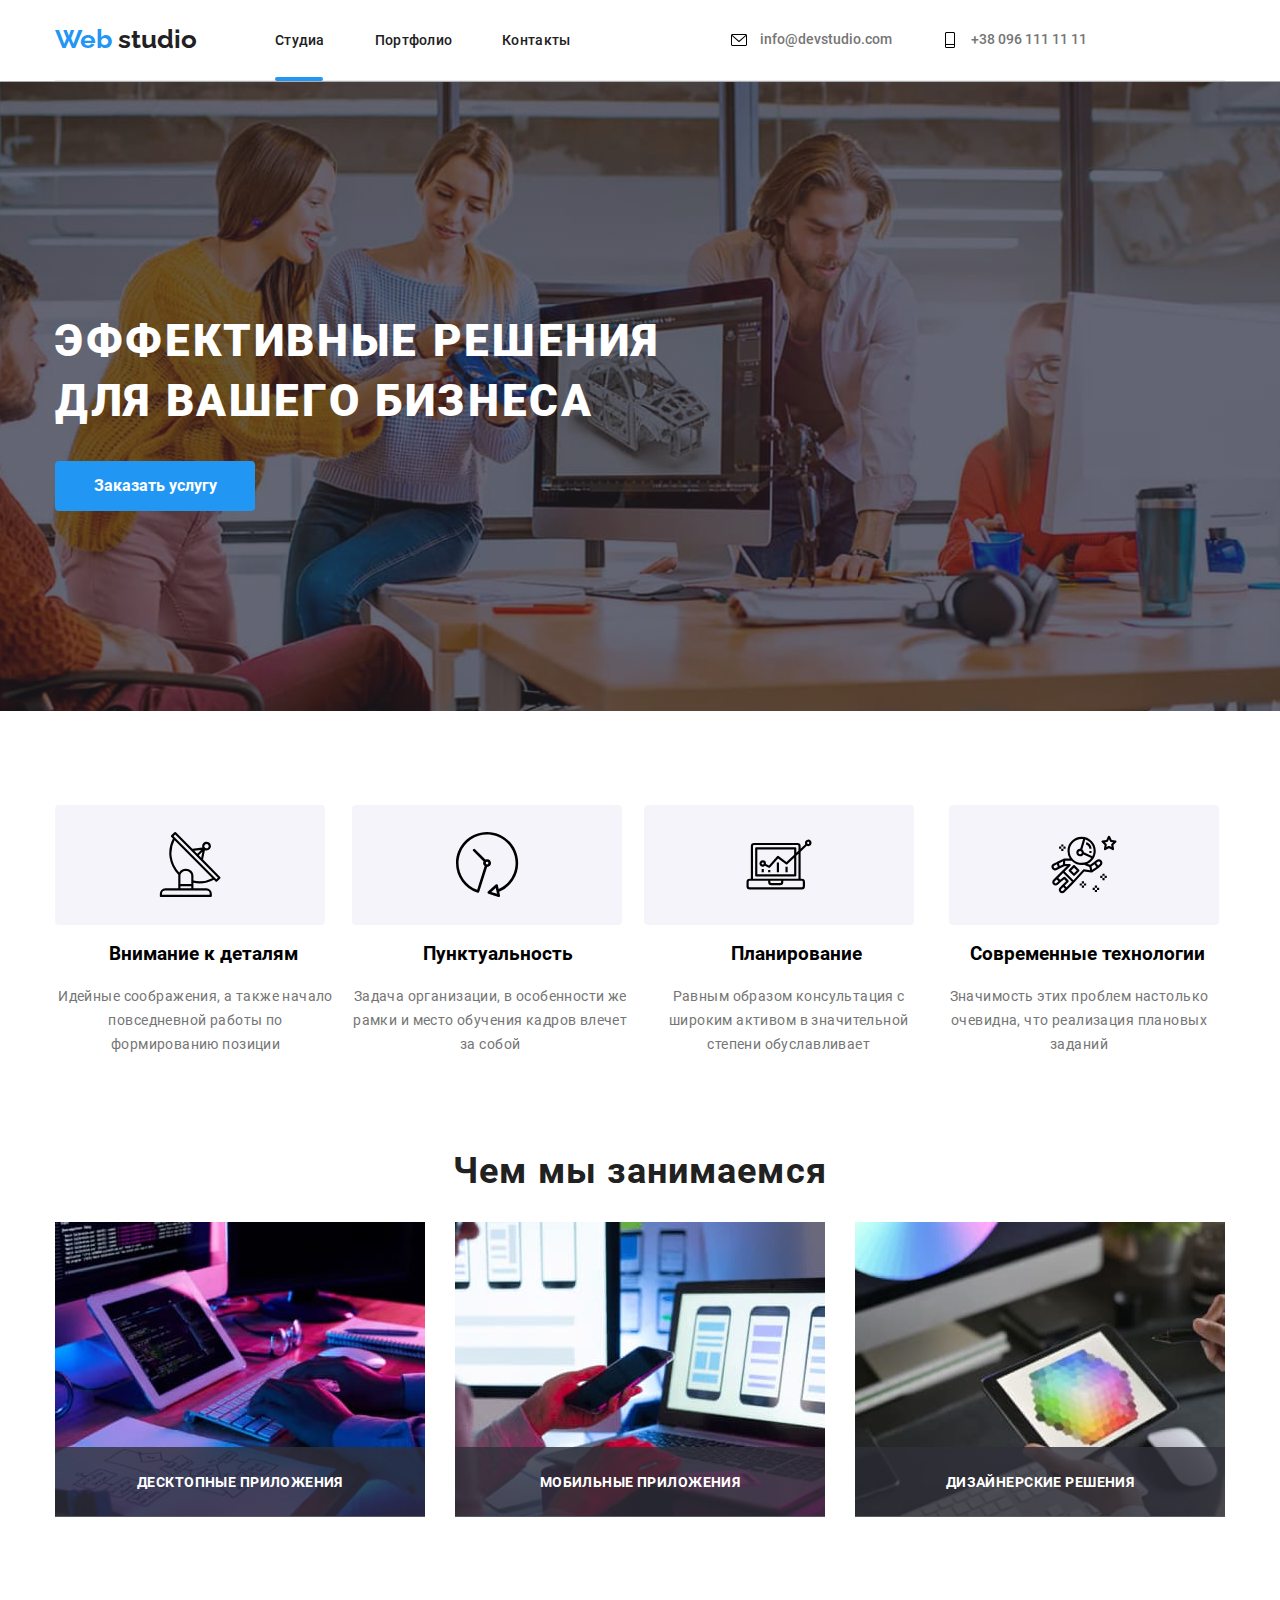
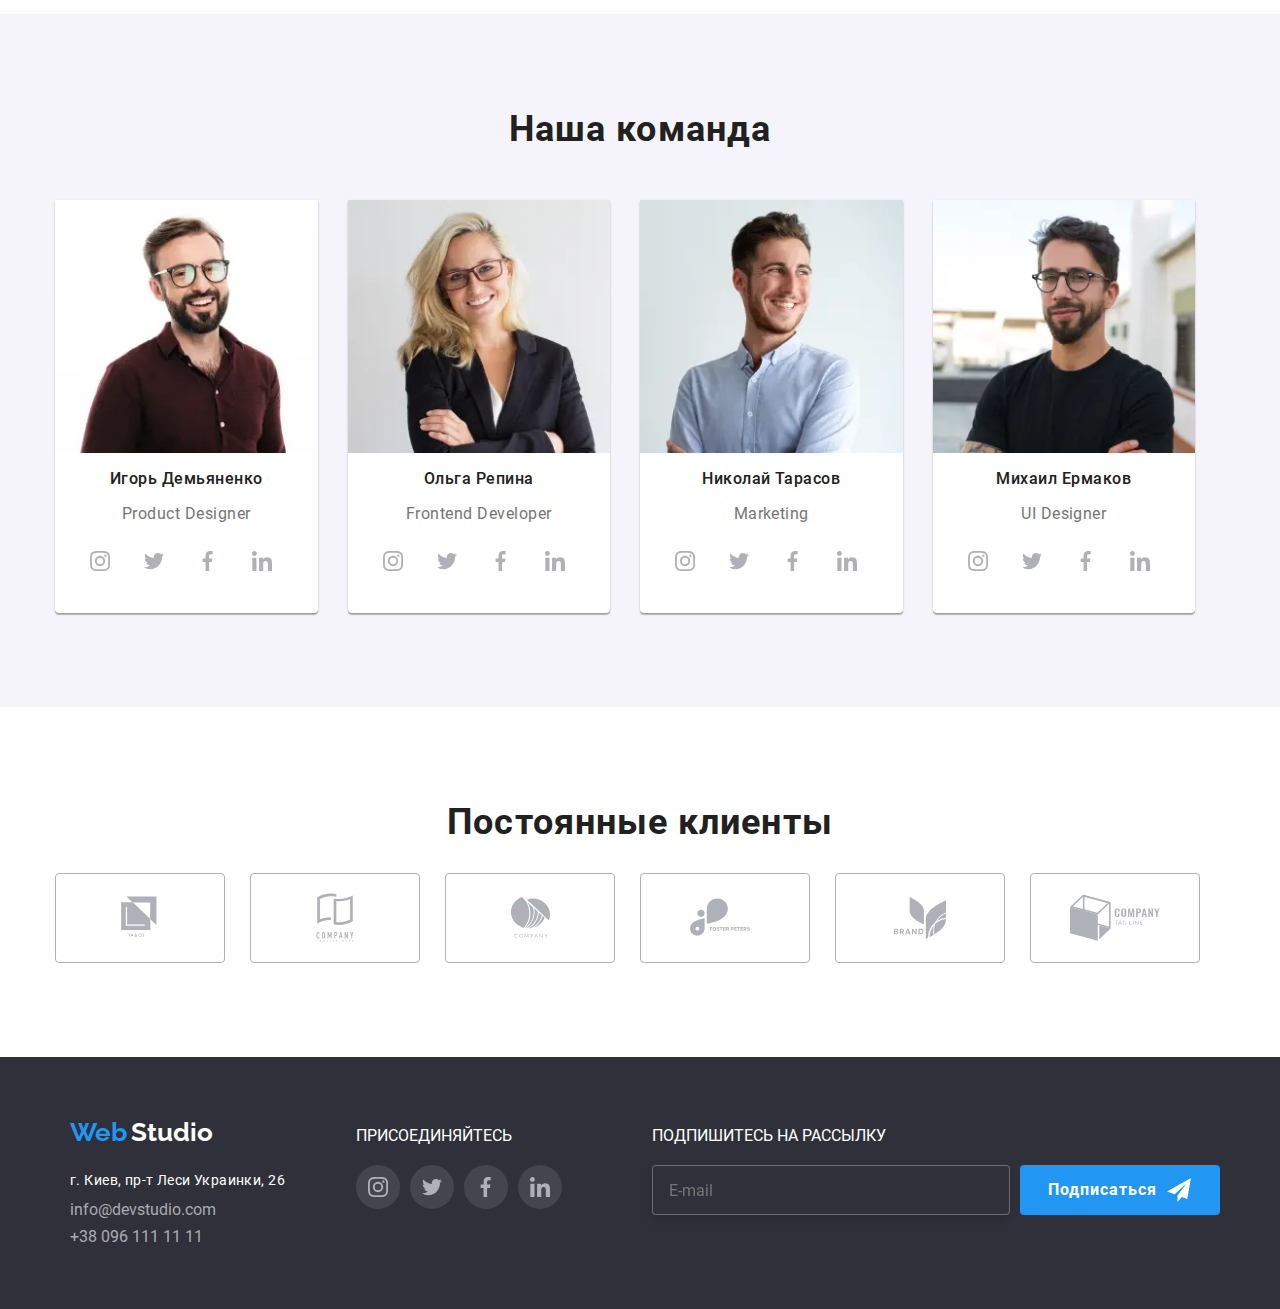
==== commit 86d467d6: "commit 19" ====
--- a/index.html
+++ b/index.html
@@ -127,15 +127,58 @@
           <h2 class="subject">Чем мы занимаемся</h2>
           <ul class="applications items">
             <li class="content-java">
-              <img src="./images/newpicture.jpg" width="370" alt="" />
+
+              <picture>
+                <source srcset="
+              										./images/help/content/whatwedo/applications.webp    1x,
+              										./images/help/content/whatwedo/applications@2x.webp 2x,
+              										./images/help/content/whatwedo/applications@3x.webp 3x
+              									" type="images/webp" media="(max-width: 1170px)" />
+                <img class="uttilities-img" srcset="
+              										./images/help/content/whatwedo/applications.jpg    1x,
+              										./images/help/content/whatwedo/applications@2x.jpg 2x,
+              										./images/help/content/whatwedo/applications@3x.jpg 3x
+              									" src="./images/help/content/whatwedo/applications.jpg" alt="Картинка десктопные приложения" width="370"
+                  height="294" />
+              </picture>
+              <!-- <img src="./images/newpicture.jpg" width="370" alt="" /> -->
               <p class="desc">Десктопные приложения</p>
             </li>
             <li class="content-java">
-              <img src="./images/newpicture2.jpg" width="370" alt="" />
-              <p class="desc">Мобильные предлодения</p>
+
+              <picture>
+                <source srcset="
+              										./images/help/content/whatwedo/mobileapplications.webp    1x,
+              										./images/help/content/whatwedo/mobileapplications@2x.webp 2x,
+              										./images/help/content/whatwedo/mobileapplications@3x.webp 3x
+              									" type="images/webp" media="(min-width: 1170px)" />
+                <img class="uttilities-img" srcset="
+              										./images/help/content/whatwedo/mobileapplications.jpg    1x,
+              										./images/help/content/whatwedo/mobileapplications@2x.jpg 2x,
+              										./images/help/content/whatwedo/mobileapplications@3x.jpg 3x
+              									" src="./images/help/content/whatwedo/mobileapplications.jpg" alt="Картинка мобильные приложения" width="370" />
+              </picture>
+              <!-- <img src="./images/newpicture2.jpg" width="370" alt="" /> -->
+              <p class="desc">Мобильные приложения</p>
             </li>
             <li class="content-java">
-              <img src="./images/newpicture3.jpg" width="370" alt="" />
+
+              <picture>
+                <source srcset="
+              										./images/help/content/whatwedo/disignsolutions.webp    1x,
+              										./images/help/content/whatwedo/disignsolutions@2x.webp 2x,
+              										./images/help/content/whatwedo/disignsolutions@3x.webp 3x
+              									" type="images/webp" media="(min-width: 1170px)" />
+                <img class="uttilities-img" srcset="
+              										./images/help/content/whatwedo/disignsolutions.jpg    1x,
+              										./images/help/content/whatwedo/disignsolutions@2x.jpg 2x,
+              										./images/help/content/whatwedo/disignsolutions@3x.jpg 3x
+              									" src="./images/help/content/whatwedo/disignsolutions.jpg" alt="Картинка дизайнерские решения" width="370"
+                  height="294" />
+              </picture>
+
+              
+              <!-- <img src="./images/newpicture3.jpg" width="370" alt="" /> -->
               <p class="desc">Дизайнерские решения</p>
             </li>
           </ul>
@@ -147,7 +190,44 @@
           <h2 class="our-team perfect">Наша команда</h2>
           <ul class="workers items ">
             <li class="people">
-              <img src="./images/newteam.jpg" width="270" alt="" />
+              <picture>
+                <source srcset="
+              										./images/help/team/igordemianenko/mobile/igordemianenkowebp.webp    1x,
+              										./images/help/team/igordemianenko/mobile/igordemianenkowebp@2x.webp 2x
+              									" type="image/webp" media="(max-width: 767px)" />
+              
+                <source srcset="
+              										./images/help/team/igordemianenko/tablet/igordemianenko.webp    1x,
+              										./images/help/team/igordemianenko/tablet/igordemianenko@2x.webp 2x,
+              										./images/help/team/igordemianenko/tablet/igordemianenko@3x.webp 3x
+              									" type="image/webp" media="(max-width: 768px)" />
+              
+                <source srcset="
+              										./images/help/team/igordemianenko/tablet/igordemianenko.jpg    1x,
+              										./images/help/team/igordemianenko/tablet/igordemianenko@2x.jpg 2x,
+              										./images/help/team/igordemianenko/tablet/igordemianenko@3x.jpg 3x
+              									" media="(max-width: 768px)" />
+              
+                <source srcset="
+              										./images/help/team/igordemianenko/laptop/igordemianenko.webp    1x,
+              										./images/help/team/igordemianenko/laptop/igordemianenko@2x.webp 2x,
+              										./images/help/team/igordemianenko/laptop/igordemianenko@3x.webp 3x
+              									" type="image/webp" media="(min-width: 1170px)" />
+              
+                <source srcset="
+              										./images/help/team/igordemianenko/laptop/igordemianenko.jpg    1x,
+              										./images/help/team/igordemianenko/laptop/igordemianenko@2x.jpg 2x,
+              										./images/help/team/igordemianenko/laptop/igordemianenko@3x.jpg 3x
+              									" media="(min-width: 1170px)" />
+              
+                <img class="team-foto" srcset="
+              										./images/help/team/igordemianenko/mobile/igordemianenkojpg.jpg    1x,
+              										./images/help/team/igordemianenko/mobile/igordemianenkojpg@2x.jpg 2x
+              									" src="./images/help/team/igordemianenko/mobile/igordemianenkojpg.jpg" alt="Фотография сотрудника Игоря Демьяненко"
+                  aria-label="Фотография сотрудника Игоря Демьяненко" width="450" />
+              </picture>
+
+              <!-- <img src="./images/newteam.jpg" width="270" alt="" /> -->
               <h3 class="name-team">Игорь Демьяненко</h3>
               <p>Product Designer</p>
               <ul class="items icon_team">
@@ -187,7 +267,41 @@
               </ul>
             </li>
             <li class="people">
-              <img src="./images/newteam2.jpg" width="270" alt="" />
+
+              <picture>
+                <source srcset="
+              										./images/help/team/olgarepina/mobile/olgarepinawebp.webp    1x,
+              										./images/help/team/olgarepina/mobile/olgarepinawebp@2x.webp 2x
+              									" type="image/webp" media="(max-width: 767px)" />
+                <source srcset="
+              										./images/help/team/olgarepina/tablet/olgarepina.webp    1x,
+              										./images/help/team/olgarepina/tablet/olgarepina@2x.webp 2x,
+              										./images/help/team/olgarepina/tablet/olgarepina@3x.webp 3x
+              									" type="image/webp" media="(max-width: 768px)" />
+                <source srcset="
+              										./images/help/team/olgarepina/tablet/olgarepina.jpg    1x,
+              										./images/help/team/olgarepina/tablet/olgarepina@2x.jpg 2x,
+              										./images/help/team/olgarepina/tablet/olgarepina@3x.jpg 3x
+              									" media="(max-width: 768px)" />
+                <source srcset="
+              										./images/help/team/olgarepina/laptop/olgarepina.webp    1x,
+              										./images/help/team/olgarepina/laptop/olgarepina@2x.webp 2x,
+              										./images/help/team/olgarepina/laptop/olgarepina@3x.webp 3x
+              									" type="image/webp" media="(min-width: 1170px)" />
+                <source srcset="
+              										./images/help/team/olgarepina/laptop/olgarepina.jpg    1x,
+              										./images/help/team/olgarepina/laptop/olgarepina@2x.jpg 2x,
+              										./images/help/team/olgarepina/laptop/olgarepina@3x.jpg 3x
+              									" media="(min-width: 1170px)" />
+                <img class="team-foto" srcset="
+              										./images/help/team/olgarepina/mobile/olgarepinajpg.jpg    1x,
+              										./images/help/team/olgarepina/mobile/olgarepinajpg@2x.jpg 2x
+              									" src="./images/team/olgarepina/mobile/olgarepinajpg.jpg" alt="Фотография сотрудника Ольги Репиной"
+                  aria-label="Фотография сотрудника Ольги Репиной" width="450" />
+              </picture>
+
+
+              <!-- <img src="./images/newteam2.jpg" width="270" alt="" /> -->
               <h3 class="name-team">Ольга Репина</h3>
               <p>Frontend Developer</p>
               <ul class="items icon_team">
@@ -226,7 +340,41 @@
               </ul>
             </li>
             <li class="people">
-              <img src="./images/newteam3.jpg" width="270" alt="" />
+
+              <picture>
+                <source srcset="
+              										./images/help/team/nikolaitarasov/mobile/nikolaitarasovwebp.webp    1x,
+              										./images/help/team/nikolaitarasov/mobile/nikolaitarasovwebp@2x.webp 2x
+              									" type="image/webp" media="(max-width: 767px)" />
+                <source srcset="
+              										./images/help/team/nikolaitarasov/tablet/nikolaitarasov.webp    1x,
+              										./images/help/team/nikolaitarasov/tablet/nikolaitarasov@2x.webp 2x,
+              										./images/help/team/nikolaitarasov/tablet/nikolaitarasov@3x.webp 3x
+              									" type="image/webp" media="(max-width: 768px)" />
+                <source srcset="
+              										./images/help/team/nikolaitarasov/tablet/nikolaitarasov.jpg    1x,
+              										./images/help/team/nikolaitarasov/tablet/nikolaitarasov@2x.jpg 2x,
+              										./images/help/team/nikolaitarasov/tablet/nikolaitarasov@3x.jpg 3x
+              									" media="(max-width: 768px)" />
+                <source srcset="
+              										./images/help/team/nikolaitarasov/laptop/nikolaitarasov.webp    1x,
+              										./images/help/team/nikolaitarasov/laptop/nikolaitarasov@2x.webp 2x,
+              										./images/help/team/nikolaitarasov/laptop/nikolaitarasov@3x.webp 3x
+              									" type="image/webp" media="(min-width: 1170px)" />
+                <source srcset="
+              										./images/help/team/nikolaitarasov/laptop/nikolaitarasov.jpg    1x,
+              										./images/help/team/nikolaitarasov/laptop/nikolaitarasov@2x.jpg 2x,
+              										./images/help/team/nikolaitarasov/laptop/nikolaitarasov@3x.jpg 3x
+              									" media="(min-width: 1170px)" />
+                <img class="team-foto" srcset="
+              										./images/help/team/nikolaitarasov/mobile/nikolaitarasovjpg.jpg    1x,
+              										./images/help/team/nikolaitarasov/mobile/nikolaitarasovjpg@2x.jpg 2x
+              									" src="./images/help/team/nikolaitarasov/mobile/nikolaitarasovjpg.jpg" alt="Фотография сотрудника Николая Тарасова"
+                  aria-label="Фотография сотрудника Николая Тарасова" width="450" />
+              </picture>
+
+
+              <!-- <img src="./images/newteam3.jpg" width="270" alt="" /> -->
               <h3 class="name-team">Николай Тарасов</h3>
               <p>Marketing</p>
               <ul class="items icon_team">
@@ -265,7 +413,39 @@
               </ul>
             </li>
             <li class="people">
-              <img src="./images/newteam4.jpg" width="270" alt="" />
+
+              <picture>
+                <source srcset="
+              										./images/help/team/michailermakow/mobile/michailermakowwebp.webp    1x,
+              										./images/help/team/michailermakow/mobile/michailermakowwebp@2x.webp 2x
+              									" type="image/webp" media="(max-width: 767px)" />
+                <source srcset="
+              										./images/help/team/michailermakow/tablet/michailermakow.webp    1x,
+              										./images/help/team/michailermakow/tablet/michailermakow@2x.webp 2x,
+              										./images/help/team/michailermakow/tablet/michailermakow@3x.webp 3x
+              									" type="image/webp" media="(max-width: 768px)" />
+                <source srcset="
+              										./images/help/team/michailermakow/tablet/michailermakow.jpg    1x,
+              										./images/help/team/michailermakow/tablet/michailermakow@2x.jpg 2x,
+              										./images/help/team/michailermakow/tablet/michailermakow@3x.jpg 3x
+              									" type="image/webp" media="(max-width: 768px)" />
+                <source srcset="
+              										./images/help/team/michailermakow/laptop/michailermakow.webp    1x,
+              										./images/help/team/michailermakow/laptop/michailermakow@2x.webp 2x,
+              										./images/help/team/michailermakow/laptop/michailermakow@3x.webp 3x
+              									" type="image/webp" media="(min-width: 1170px)" />
+                <source srcset="
+              										./images/help/team/michailermakow/laptop/michailermakow.jpg    1x,
+              										./images/help/team/michailermakow/laptop/michailermakow@2x.jpg 2x,
+              										./images/help/team/michailermakow/laptop/michailermakow@3x.jpg 3x
+              									" type="image/webp" media="(min-width: 1170px)" />
+                <img class="team-foto" srcset="
+              										./images/help/team/michailermakow/mobile/michailermakowjpg.jpg    1x,
+              										./images/help/team/michailermakow/mobile/michailermakowjpg@2x.jpg 2x
+              									" src="./images/help/team/michailermakow/mobile/michailermakowjpg.jpg" alt="Фотография сотрудника Михаила Ермакова"
+                  aria-label="Фотография сотрудника Михаила Ермакова" width="450" />
+              </picture>
+              <!-- <img src="./images/newteam4.jpg" width="270" alt="" /> -->
               <h3 class="name-team">Михаил Ермаков</h3>
               <p>UI Designer</p>
               <ul class="items icon_team">
--- a/css/main.min.css
+++ b/css/main.min.css
@@ -1,3 +1,3 @@
 @font-face{font-family:'Roboto';font-style:normal;font-weight:400;src:local("Roboto"),local("Roboto-Regular"),url("../font-facee/roboto-v20-latin_cyrillic-regular.woff2") format("woff2"),url("../font-facee/roboto-v20-latin_cyrillic-regular.woff") format("woff")}@font-face{font-family:'Roboto';font-style:normal;font-weight:500;src:local("Roboto Medium"),local("Roboto-Medium"),url("../font-facee/roboto-v20-latin_cyrillic-500.woff2") format("woff2"),url("../font-facee/roboto-v20-latin_cyrillic-500.woff") format("woff")}@font-face{font-family:'Roboto';font-style:normal;font-weight:700;src:local("Roboto Bold"),local("Roboto-Bold"),url("../font-facee/roboto-v20-latin_cyrillic-700.woff2") format("woff2"),url("../font-facee/roboto-v20-latin_cyrillic-700.woff") format("woff")}@font-face{font-family:'Roboto';font-style:normal;font-weight:900;src:local("Roboto Black"),local("Roboto-Black"),url("../font-facee/roboto-v20-latin_cyrillic-900.woff2") format("woff2"),url("../font-facee/roboto-v20-latin_cyrillic-900.woff") format("woff")}@font-face{font-family:'Raleway';font-style:normal;font-weight:700;src:local(""),url("../font-facee/raleway-v17-latin_cyrillic-700.woff2") format("woff2"),url("../font-facee/raleway-v17-latin_cyrillic-700.woff") format("woff")}.footer-icon,.social{display:-webkit-box;display:-ms-flexbox;display:flex}/*! modern-normalize v1.0.0 | MIT License | https://github.com/sindresorhus/modern-normalize */*,*::before,*::after{-webkit-box-sizing:border-box;box-sizing:border-box}:root{-moz-tab-size:4;-o-tab-size:4;tab-size:4}html{line-height:1.15;-webkit-text-size-adjust:100%}body{margin:0}body{font-family:system-ui,-apple-system,"Segoe UI",Roboto,Helvetica,Arial,sans-serif,"Apple Color Emoji","Segoe UI Emoji"}hr{height:0;color:inherit}abbr[title]{-webkit-text-decoration:underline dotted;text-decoration:underline dotted}b,strong{font-weight:bolder}code,kbd,samp,pre{font-family:ui-monospace, SFMono-Regular, Consolas, 'Liberation Mono', Menlo,- monospace;font-size:1em}small{font-size:80%}sub,sup{font-size:75%;line-height:0;position:relative;vertical-align:baseline}sub{bottom:-0.25em}sup{top:-0.5em}table{text-indent:0;border-color:inherit}button,input,optgroup,select,textarea{font-family:inherit;font-size:100%;line-height:1.15;margin:0}button,select{text-transform:none}button,[type='button'],[type='reset'],[type='submit']{-webkit-appearance:button}::-moz-focus-inner{border-style:none;padding:0}:-moz-focusring{outline:1px dotted ButtonText}:-moz-ui-invalid{box-shadow:none}legend{padding:0}progress{vertical-align:baseline}::-webkit-inner-spin-button,::-webkit-outer-spin-button{height:auto}[type='search']{-webkit-appearance:textfield;outline-offset:-2px}::-webkit-search-decoration{-webkit-appearance:none}::-webkit-file-upload-button{-webkit-appearance:button;font:inherit}summary{display:list-item}body{font-family:Roboto, sans-serif;margin:0}h1{font-family:Roboto, sans-serif;font-style:normal;font-weight:bold;font-size:18px;line-height:36px;color:#212121}p{margin:0}a{text-decoration:none}ul{list-style:none}.items{text-align:center;margin-top:0;margin-bottom:0;padding:0}@media screen and (min-width: 1200px){.items{display:-webkit-box;display:-ms-flexbox;display:flex}}.continer{padding-left:15px;padding-right:15px;margin-right:auto;margin-left:auto}@media screen and (min-width: 480px) and (max-width: 767px){.continer{width:480px}}@media screen and (min-width: 768px) and (max-width: 1199px){.continer{width:768px}}@media screen and (min-width: 1200px){.continer{width:1200px}}.logo-header,.logo-footer{font-family:Raleway, sans-serif;font-style:normal;font-weight:bold;font-size:26px;color:#2196f3}@media screen and (min-width: 768px) and (max-width: 1999px){.logo-header,.logo-footer{font-size:24px;line-height:28px;letter-spacing:0.03em}}.logotyp{font-family:Raleway, sans-serif;font-size:26px;color:#212121}@media screen and (min-width: 768px) and (max-width: 1999px){.logotyp{font-size:24px;line-height:28px;letter-spacing:0.03em}}.header-top{border-bottom:1px solid rgba(47,48,58,0.4)}.header-top a{font-family:Roboto;font-style:normal;font-weight:500;font-size:14px}@media screen and (min-width: 768px) and (max-width: 1999px){.header-top a{display:-webkit-box;display:-ms-flexbox;display:flex}}.nav{font-family:Roboto;font-style:normal;font-weight:500;font-size:14px;line-height:16px;letter-spacing:0.02em;display:block;padding-top:32px;padding-bottom:32px;color:#212121;-webkit-transition:color 250ms cubic-bezier(0.4, 0, 0.2, 1);transition:color 250ms cubic-bezier(0.4, 0, 0.2, 1)}.nav:hover{color:#2196f3}.telefon{color:#757575;padding-top:32px;padding-bottom:32px}.telefon:hover{fill:currentColor;color:#2196f3}@media screen and (min-width: 768px) and (max-width: 1999px){.telefon{padding-top:0px;padding-bottom:21px}}.email{color:#757575;padding-top:32px;padding-bottom:32px;display:inline;-webkit-box-pack:center;-ms-flex-pack:center;justify-content:center;-webkit-box-align:center;-ms-flex-align:center;align-items:center;-webkit-transition:color 250ms cubic-bezier(0.4, 0, 0.2, 1);transition:color 250ms cubic-bezier(0.4, 0, 0.2, 1)}.email:hover{fill:currentColor;color:#2196f3}@media screen and (min-width: 768px) and (max-width: 1999px){.email{padding-top:21px;padding-bottom:10px}}.flex-header{-webkit-box-align:center;-ms-flex-align:center;align-items:center;border-bottom:1px solid #ececec}@media screen and (min-width: 768px) and (max-width: 1999px){.flex-header{display:-webkit-box;display:-ms-flexbox;display:flex}}@media screen and (min-width: 1200px){.flex-header{display:-webkit-box;display:-ms-flexbox;display:flex}}.flex-header li{list-style-type:none}.site-nav .list{padding-top:31px;padding-bottom:31px;margin-top:0px;margin-bottom:0px;padding-left:0px;color:#212121;font-weight:500;font-size:14px;line-height:1.2;letter-spacing:0.02em}@media screen and (min-width: 768px) and (max-width: 1999px){.site-nav{display:-webkit-box;display:-ms-flexbox;display:flex}}@media screen and (min-width: 1200px){.site-nav{display:-webkit-box;display:-ms-flexbox;display:flex}}.line::after{display:block;content:'';position:absolute;top:77px;bottom:2px;height:4px;background:#2196f3;border-radius:2px}@media screen and (min-width: 768px) and (max-width: 1999px){.line::after{width:47px;top:86px}}@media screen and (min-width: 1200px){.line::after{width:48px}}.line-portfolio:after{display:block;content:'';position:absolute;top:77px;bottom:2px;height:4px;background:#2196f3;border-radius:2px}@media screen and (min-width: 768px) and (max-width: 1999px){.line-portfolio:after{width:75px;top:86px}}@media screen and (min-width: 1200px){.line-portfolio:after{width:78px}}.header-item{padding-right:50px;-webkit-transition:color 250ms cubic-bezier(0.4, 0, 0.2, 1);transition:color 250ms cubic-bezier(0.4, 0, 0.2, 1)}.header-item:last-child{margin-right:0}@media screen and (min-width: 768px) and (max-width: 1999px){.header-item:last-child{padding-right:0;margin-right:84px}}.header-item-second{-webkit-box-pack:end;-ms-flex-pack:end;justify-content:flex-end;margin-right:50px}.header-item-second:last-child{margin-right:0}.header-item-second a,use{-webkit-transition:color 250ms cubic-bezier(0.4, 0, 0.2, 1);transition:color 250ms cubic-bezier(0.4, 0, 0.2, 1)}.auth-nav{margin-left:auto;padding-left:0px}.logotyp{margin-right:85px}.logotyp .logo-header{padding:25px 0}.section.service{padding-top:200px;padding-bottom:280px;background-image:-webkit-gradient(linear, left top, right top, from(rgba(47,48,58,0.4)), to(rgba(47,48,58,0.4))),url("../images/fon.jpg");background-image:linear-gradient(to right, rgba(47,48,58,0.4), rgba(47,48,58,0.4)),url("../images/fon.jpg");background-repeat:no-repeat;background-position:center;background-size:cover;text-align:center;background-color:gray}.btn-centr{width:200px;font-weight:bold;font-size:16px;line-height:30px;height:50px;background:#2196f3;border:none;border-radius:4px;color:#fff}@media screen and (max-width: 767px){.btn-centr{width:136px}}.btn{background:#2196f3;color:#ffffff}.caption{font-weight:900;font-size:44px;line-height:60px;letter-spacing:0.06em;text-transform:uppercase;color:#fff}@media screen and (min-width: 768px) and (max-width: 1999px){.caption{height:84px;font-size:26px;line-height:42px}}@media screen and (max-width: 767px){.section.elements .headline{font-weight:bold;font-size:14px;line-height:16px;letter-spacing:0.03em;text-transform:uppercase;color:#212121;margin-top:30px;margin-bottom:10px}.section.elements p{font-weight:normal;font-size:14px;line-height:24px;letter-spacing:0.03em;color:#757575}}@media screen and (min-width: 768px) and (max-width: 1999px){.headline{text-align:left}}.elements{padding-bottom:94px;padding-top:94px}@media screen and (max-width: 767px){.elements{padding-bottom:60px;padding-top:60px}}@media screen and (min-width: 768px) and (max-width: 1999px){.elements{padding-bottom:60px;padding-top:60px}}@media screen and (min-width: 768px) and (max-width: 1999px){.aggregate{display:-webkit-box;display:-ms-flexbox;display:flex;-ms-flex-wrap:wrap;flex-wrap:wrap}}@media screen and (min-width: 768px) and (max-width: 1999px){.detals{width:calc((100% - 4 * 15px) / 2);margin:15px}}.icon-centr{height:65px}.bacground-icons{background-color:#f5f4fa;border-radius:4px;height:120px;-webkit-box-align:center;-ms-flex-align:center;align-items:center;-webkit-box-pack:center;-ms-flex-pack:center;justify-content:center;justify-content:center;height:120px;background-color:#f5f4fa}@media screen and (max-width: 767px){.bacground-icons{display:-webkit-box;display:-ms-flexbox;display:flex}}@media screen and (min-width: 768px) and (max-width: 1999px){.bacground-icons{display:-webkit-box;display:-ms-flexbox;display:flex}}@media screen and (min-width: 1200px){.bacground-icons{width:270px;display:-webkit-box;display:-ms-flexbox;display:flex}}.text-aggregate{font-weight:normal;font-size:14px;line-height:24px;letter-spacing:0.03em;color:#757575}@media screen and (min-width: 768px) and (max-width: 1999px){.text-aggregate{text-align:left;width:100%}}.text-aggregate:last-child{margin-right:16px}.section.java{padding-bottom:94px}@media screen and (max-width: 767px){.section.java{display:none}}@media screen and (min-width: 768px) and (max-width: 1999px){.section.java{display:none}}.desc{position:absolute;font-family:Roboto;font-style:normal;font-weight:bold;font-size:14px;line-height:16px;letter-spacing:0.03em;text-transform:uppercase;margin-top:0;margin-bottom:0;color:#ffffff;-webkit-box-align:center;-ms-flex-align:center;align-items:center;-webkit-box-pack:center;-ms-flex-pack:center;justify-content:center;bottom:3px;height:70px;background:rgba(47,48,58,0.8)}@media screen and (min-width: 1200px){.desc{display:-webkit-box;display:-ms-flexbox;display:flex;width:370px}}.subject{font-weight:bold;font-size:36px;line-height:42px;letter-spacing:0.03em;color:#212121;text-align:center;margin-top:0}.help{padding-bottom:94px}.applications{position:relative;margin:0;width:calc((100% - 60px) / 2)}@media screen and (min-width: 1200px){.applications{display:-webkit-box;display:-ms-flexbox;display:flex}}.applications .content-java{margin-right:30px}h2,.our-team{font-weight:bold;font-size:36px;line-height:42px;letter-spacing:0.03em;color:#212121;text-align:center;display:block}@media screen and (max-width: 1999px){h2,.our-team{font-size:28px}}.name-team{font-weight:500;font-size:16px;line-height:19px;letter-spacing:0.03em;color:#212121;text-align:center}.social-links{height:44px;-webkit-box-align:center;-ms-flex-align:center;align-items:center;-webkit-box-pack:center;-ms-flex-pack:center;justify-content:center;color:#afb1b8;fill:currentColor;color:#ffffff;display:-webkit-box;display:-ms-flexbox;display:flex;width:44px}.social-links:hover{border-radius:50%;background-color:#2196f3;color:#ffffff;-webkit-transition:background-color 250ms cubic-bezier(0.4, 0, 0.2, 1),background-color 250ms cubic-bezier(0.4, 0, 0.2, 1);transition:background-color 250ms cubic-bezier(0.4, 0, 0.2, 1),background-color 250ms cubic-bezier(0.4, 0, 0.2, 1)}.social-links-margin{background:rgba(255,255,255,0.1);border-radius:50%;margin-right:10px}.team.our-people{padding-top:94px;padding-bottom:94px}@media screen and (max-width: 768px){.team.our-people{padding-bottom:60px;padding-top:60px}}.team.our-people{background-color:#f5f4fa}.workers{background:#f5f4fa}@media screen and (min-width: 768px) and (max-width: 1999px){.workers{display:-webkit-box;display:-ms-flexbox;display:flex;-ms-flex-wrap:wrap;flex-wrap:wrap}}@media screen and (min-width: 1200px){.workers{display:-webkit-box;display:-ms-flexbox;display:flex;-ms-flex-wrap:inherit;flex-wrap:inherit}}.perfect.our-team{margin-bottom:50px}.perfect.our-team{margin-top:0}.workers p{font-weight:normal;font-size:16px;line-height:19px;text-align:center;letter-spacing:0.03em;text-align:center;color:#757575;margin-bottom:16px}.continer .people{background-color:#fff;margin-right:30px}@media screen and (min-width: 768px) and (max-width: 1999px){.continer .people{margin-right:15px;margin-left:15px;width:44%;margin-bottom:30px}}@media screen and (min-width: 1200px){.continer .people{width:calc((100% - 90px) / 3)}}@media screen and (max-width: 768px){.continer .people{margin-bottom:30px}}.people ul{-webkit-box-pack:center;-ms-flex-pack:center;justify-content:center}@media screen and (min-width: 1200px){.people ul{display:-webkit-box;display:-ms-flexbox;display:flex}}.people{background-color:red;-webkit-box-shadow:0px 1px 3px rgba(0,0,0,0.12),0px 1px 1px rgba(0,0,0,0.14),0px 2px 1px rgba(0,0,0,0.2);box-shadow:0px 1px 3px rgba(0,0,0,0.12),0px 1px 1px rgba(0,0,0,0.14),0px 2px 1px rgba(0,0,0,0.2);border-radius:0px 0px 4px 4px;padding-bottom:30px}.people li{margin-right:10px}.team-hover:hover{background:#f5f4fa}.icon-envelope{vertical-align:middle;height:20px;width:16px;margin-right:10px}@media screen and (min-width: 768px) and (max-width: 1999px){.icon-envelope{height:18px;width:14px}}.icon-phone{vertical-align:middle;height:20px;width:16px;margin-right:10px}@media screen and (min-width: 768px) and (max-width: 1999px){.icon-phone{height:18px;width:16px}}.footer-icon{-webkit-box-align:center;-ms-flex-align:center;align-items:center;-webkit-box-pack:center;-ms-flex-pack:center;justify-content:center;-webkit-box-sizing:border-box;box-sizing:border-box;border-radius:4px}.social{height:20px;width:20px}.icon_team{display:-webkit-box;display:-ms-flexbox;display:flex}.icon-box{fill:#afb1b8;display:block;color:#afb1b8}.icon-box:hover{fill:#2196f3;-webkit-transition:fill 250ms cubic-bezier(0.4, 0, 0.2, 1),border 250ms cubic-bezier(0.4, 0, 0.2, 1);transition:fill 250ms cubic-bezier(0.4, 0, 0.2, 1),border 250ms cubic-bezier(0.4, 0, 0.2, 1)}.firm1{height:48px}@media screen and (min-width: 1200px){.firm1{width:43px}}.firm2{height:61px}@media screen and (min-width: 1200px){.firm2{width:48px}}.firm3{height:43px}@media screen and (min-width: 1200px){.firm3{width:41px}}.firm4{height:79px}@media screen and (min-width: 1200px){.firm4{width:71px}}.firm5{display:block;height:52px}@media screen and (min-width: 1200px){.firm5{width:64px}}.firm6{display:block;height:90px}@media screen and (min-width: 1200px){.firm6{width:170px}}.box{-webkit-box-align:center;-ms-flex-align:center;align-items:center;-webkit-box-pack:center;-ms-flex-pack:center;justify-content:center;border:1px solid #afb1b8;-webkit-box-sizing:border-box;box-sizing:border-box;border-radius:4px;margin-right:30px;height:90px}@media screen and (min-width: 768px) and (max-width: 1999px){.box{width:226px;display:-webkit-box;display:-ms-flexbox;display:flex}}@media screen and (min-width: 1200px){.box{width:170px;display:-webkit-box;display:-ms-flexbox;display:flex}}@media screen and (max-width: 767px){.box{width:210px;height:90px;display:-webkit-box;display:-ms-flexbox;display:flex;-ms-flex-wrap:wrap;flex-wrap:wrap}}.box:last-child{margin-right:0}.column{width:calc((100% - 30px) / 2);margin-right:30px;margin-bottom:30px}@media screen and (min-width: 768px) and (max-width: 1999px){.column{width:calc((100% - 3 * 30px) / 3);margin-right:30px;margin-bottom:30px}}.column:nth-last-child(2n+1){margin-right:0px}@media screen and (min-width: 768px) and (max-width: 1999px){.column:nth-last-child(2n+1){margin-right:30px}}.column:nth-last-child(-n+2){margin-bottom:0px}.box:hover{color:#2196f3;border:1px solid #2196f3;-webkit-transition:color 250ms cubic-bezier(0.4, 0, 0.2, 1),background-color 250ms cubic-bezier(0.4, 0, 0.2, 1),border-radius 250ms cubic-bezier(0.4, 0, 0.2, 1);transition:color 250ms cubic-bezier(0.4, 0, 0.2, 1),background-color 250ms cubic-bezier(0.4, 0, 0.2, 1),border-radius 250ms cubic-bezier(0.4, 0, 0.2, 1)}.box:hover:hover{-webkit-transition:fill 250ms cubic-bezier(0.4, 0, 0.2, 1),border 250ms cubic-bezier(0.4, 0, 0.2, 1);transition:fill 250ms cubic-bezier(0.4, 0, 0.2, 1),border 250ms cubic-bezier(0.4, 0, 0.2, 1)}.box:hover .icon-box{fill:#2196f3}.regular{padding-top:94px;padding-bottom:94px}@media screen and (min-width: 768px) and (max-width: 1999px){.regular{padding-top:60px;padding-bottom:60px}}.our-clients.centr{margin-top:0}.regular-clients{margin-top:0;display:-webkit-box;display:-ms-flexbox;display:flex;-ms-flex-wrap:wrap;flex-wrap:wrap}@media screen and (min-width: 1200px){.regular-clients{display:-webkit-box;display:-ms-flexbox;display:flex}}.footer{background:#2f303a}.backdrop{position:fixed;top:0;left:0;right:0;bottom:0;background:rgba(0,0,0,0.2);opacity:1;-webkit-transition:opacity 250ms cubic-bezier(0.4, 0, 0.2, 1);transition:opacity 250ms cubic-bezier(0.4, 0, 0.2, 1)}h2 .our-clients{font-weight:bold;font-size:36px;line-height:42px;letter-spacing:0.03em;color:#212121}.images{margin:5px;padding-left:0;list-style-type:none}@media screen and (min-width: 1200px){.images{display:-webkit-box;display:-ms-flexbox;display:flex;-ms-flex-wrap:wrap;flex-wrap:wrap}}@media screen and (min-width: 1200px){.images ul{display:-webkit-box;display:-ms-flexbox;display:flex;-ms-flex-wrap:wrap;flex-wrap:wrap}}.item{position:relative;margin-right:30px;margin-bottom:30px;border:1px solid #eeeeee;-webkit-box-sizing:border-box;box-sizing:border-box}@media screen and (max-width: 767px){.item{width:450px}}@media screen and (min-width: 1200px){.item{width:calc((100% - 60px) / 3)}}.item:hover{-webkit-box-shadow:1px 4px 6px rgba(0,0,0,0.16),0px 4px 4px rgba(0,0,0,0.06),0px 1px 1px rgba(0,0,0,0.12);box-shadow:1px 4px 6px rgba(0,0,0,0.16),0px 4px 4px rgba(0,0,0,0.06),0px 1px 1px rgba(0,0,0,0.12)}.images h2{font-weight:bold;font-size:18px;line-height:36px;margin-left:24px;margin-bottom:4px;text-align:left}.item-paragraph{font-family:Roboto, sans-serif;font-style:normal;font-weight:normal;font-size:16px;line-height:30px;color:#757575;margin-left:24px;margin-top:0;margin-bottom:0;padding-bottom:20px}.technical{position:relative;-webkit-box-sizing:border-box;box-sizing:border-box;height:294px;overflow:hidden}@media screen and (min-width: 1200px){.technical{width:100%}}.img{display:block}@media screen and (max-width: 767px){.img{width:450px}}.texnocriak{position:absolute;display:block;top:0;margin:0;height:294px;padding:63px 24px;font-weight:normal;font-size:18px;line-height:1.55;color:#ffffff;letter-spacing:0.03em;background:rgba(33,150,243,0.9);-webkit-transform:translateY(100%);transform:translateY(100%);-webkit-transition:-webkit-transform 250ms cubic-bezier(0.4, 0, 0.2, 1);transition:-webkit-transform 250ms cubic-bezier(0.4, 0, 0.2, 1);transition:transform 250ms cubic-bezier(0.4, 0, 0.2, 1);transition:transform 250ms cubic-bezier(0.4, 0, 0.2, 1), -webkit-transform 250ms cubic-bezier(0.4, 0, 0.2, 1)}.item-links:hover .texnocriak{-webkit-transform:translateY(0);transform:translateY(0)}.item:nth-child(3n){margin-right:0}.item-title{margin-top:20px}@media screen and (max-width: 767px){.flex-continier{padding-top:60px;padding-bottom:60px}}@media screen and (min-width: 1200px){.flex-continier{padding-top:94px;padding-bottom:94px}}.button{font-weight:500;font-size:16px;line-height:26px;text-align:center;background:#f5f4fa;border:none;border-radius:4px;padding:6px 22px;-webkit-transition:background-color 250ms cubic-bezier(0.4, 0, 0.2, 1);transition:background-color 250ms cubic-bezier(0.4, 0, 0.2, 1)}@media screen and (max-width: 767px){.button{margin-bottom:15px}}.button-menu{-webkit-box-pack:center;-ms-flex-pack:center;justify-content:center;margin-bottom:50px;padding-left:0}@media screen and (min-width: 1200px){.button-menu{display:-webkit-box;display:-ms-flexbox;display:flex}}@media screen and (max-width: 767px){.button-menu{display:-webkit-box;display:-ms-flexbox;display:flex;-ms-flex-wrap:wrap;flex-wrap:wrap;-webkit-box-pack:start;-ms-flex-pack:start;justify-content:flex-start;margin-bottom:31px}}.button-item{margin-right:8px}.button-item:last-child{margin-right:0px}.main{font-weight:500;font-size:16px;line-height:26px;color:#212121}.button:hover{color:#ffffff;background-color:#2196f3;-webkit-box-shadow:0px 3px 1px rgba(0,0,0,0.1),0px 1px 2px rgba(0,0,0,0.08),0px 2px 2px rgba(0,0,0,0.12);box-shadow:0px 3px 1px rgba(0,0,0,0.1),0px 1px 2px rgba(0,0,0,0.08),0px 2px 2px rgba(0,0,0,0.12)}.button:hover:focus{color:#f5f4fa}.messenger{color:#ffffff}@media screen and (min-width: 768px) and (max-width: 1999px){.footer-adress{margin-left:76px;margin-top:60px;margin-right:165px}}.logo-footer,.logo-second{font-family:Raleway;font-style:normal;font-weight:bold;font-size:26px;line-height:31px;display:inline-block;padding-top:60px}@media screen and (min-width: 768px) and (max-width: 1999px){.logo-footer,.logo-second{font-size:24px}}.logo-second{font-size:26px;color:#ffffff}@media screen and (min-width: 768px) and (max-width: 1999px){.logo-second{font-size:24px}}.footer-nav{font-style:normal;display:block;color:rgba(255,255,255,0.6);margin-bottom:9px}@media screen and (max-width: 767px){.footer-nav{margin-bottom:8px}}@media screen and (min-width: 768px) and (max-width: 1999px){.footer-nav{margin-bottom:8px}}.footer-nav:last-child{margin-bottom:0}@media screen and (max-width: 767px){.footer-nav:last-child{margin-bottom:60px}}@media screen and (min-width: 768px) and (max-width: 1999px){.footer-nav:last-child{margin-bottom:60px}}.footer-messenger{-webkit-box-pack:center;-ms-flex-pack:center;justify-content:center;-webkit-box-align:center;-ms-flex-align:center;align-items:center}@media screen and (min-width: 768px) and (max-width: 1999px){.footer-messenger{margin-top:65px;margin-right:65px}}.position{display:block;-webkit-box-align:center;-ms-flex-align:center;align-items:center;margin-right:0}@media screen and (min-width: 768px) and (max-width: 1999px){.position{-ms-flex-wrap:wrap;flex-wrap:wrap}}@media screen and (min-width: 1200px){.position{-ms-flex-wrap:wrap;flex-wrap:wrap}}.footer-text{display:block;text-transform:uppercase;color:#ffffff;margin-bottom:20px}@media screen and (max-width: 767px){.footer-text{font-size:14px;letter-spacing:0.03em}}@media screen and (min-width: 768px) and (max-width: 1999px){.footer-text{font-size:14px;letter-spacing:0.03em}}.email-footer{padding:16px;width:100%;margin-bottom:20px;height:50px;border:1px solid rgba(255,255,255,0.3);-webkit-box-sizing:border-box;box-sizing:border-box;-webkit-filter:drop-shadow(0px 4px 4px rgba(0,0,0,0.15));filter:drop-shadow(0px 4px 4px rgba(0,0,0,0.15));border-radius:4px;background:#2f303a;color:#fff}@media screen and (min-width: 1200px){.email-footer{width:358px}}@media screen and (min-width: 768px) and (max-width: 1999px){.email-footer{width:450px}}.button-footer{font-weight:bold;font-size:16px;line-height:30px}.send-icon{margin-left:10px}.disc{-webkit-box-pack:start;-ms-flex-pack:start;justify-content:start;padding-left:0}@media screen and (min-width: 1200px){.disc{display:-webkit-box;display:-ms-flexbox;display:flex}}@media screen and (max-width: 1999px){.disc{display:-webkit-box;display:-ms-flexbox;display:flex;-webkit-box-pack:center;-ms-flex-pack:center;justify-content:center;margin-bottom:60px}}.footer-content{position:relative;height:252px;-webkit-box-align:baseline;-ms-flex-align:baseline;align-items:baseline}@media screen and (min-width: 1200px){.footer-content{display:-webkit-box;display:-ms-flexbox;display:flex}}@media screen and (min-width: 768px) and (max-width: 1999px){.footer-content{display:-webkit-box;display:-ms-flexbox;display:flex;-ms-flex-wrap:wrap;flex-wrap:wrap;text-align:center;height:603px}}@media screen and (max-width: 767px){.footer-content{text-align:center;height:603px}}@media screen and (min-width: 1200px){.footer-mess{display:-webkit-box;display:-ms-flexbox;display:flex}}@media screen and (min-width: 768px) and (max-width: 1999px){.footer-mess{display:-webkit-box;display:-ms-flexbox;display:flex}}.top{font-style:normal;margin-top:20px;margin-bottom:9px;color:#fff}@media screen and (min-width: 767px){.top{font-size:24px}}@media screen and (min-width: 768px) and (max-width: 1999px){.top{text-align:center;font-size:24px}}.small{font-size:14px;line-height:24px;letter-spacing:0.03em}.button-footer{display:-webkit-box;display:-ms-flexbox;display:flex;-webkit-box-align:center;-ms-flex-align:center;align-items:center;-webkit-box-pack:center;-ms-flex-pack:center;justify-content:center;margin-right:auto;margin-left:auto;width:200px;height:50px;color:#fff;background-color:#2196f3;border-radius:4px;border:none;cursor:pointer;font-weight:bold;font-size:16px;line-height:1.88;letter-spacing:0.06em;outline:none}@media screen and (min-width: 768px) and (max-width: 1999px){.button-footer{margin-bottom:60px}}@media screen and (min-width: 768px) and (max-width: 1999px){.footer-end{margin-left:166px;margin-top:60px}}.backdrop.is-hidden{visibility:hidden;pointer-events:none;opacity:0}.modal{position:absolute;top:50%;left:50%;-webkit-transform:translate(-50%, -50%);transform:translate(-50%, -50%);width:528px;height:581px;background:#ffffff;-webkit-box-shadow:0px 1px 3px rgba(0,0,0,0.12),0px 1px 1px rgba(0,0,0,0.14),0px 2px 1px rgba(0,0,0,0.2);box-shadow:0px 1px 3px rgba(0,0,0,0.12),0px 1px 1px rgba(0,0,0,0.14),0px 2px 1px rgba(0,0,0,0.2);border-radius:4px}@media screen and (max-width: 767px){.modal{width:450px;height:609px}}.text-modal{font-size:20px;line-height:23px;text-align:center;letter-spacing:0.03em;margin:40px 40px 12px 40px}@media screen and (max-width: 767px){.text-modal{line-height:30px}}.text-span{display:block;font-family:Roboto;font-style:normal;font-weight:normal;font-size:12px;line-height:14px;margin-bottom:4px;letter-spacing:0.01em;color:#757575}.btn-close{position:absolute;top:8px;right:8px;height:30px;width:30px;border-radius:50%;background:#ffffff;border:1px solid rgba(0,0,0,0.1);-webkit-box-sizing:border-box;box-sizing:border-box}.form{position:relative;padding:0 20px;margin:0 20px}.contact-us{padding-left:42px;margin-bottom:10px;width:100%;height:40px;border:1px solid rgba(33,33,33,0.2);-webkit-box-sizing:border-box;box-sizing:border-box;border-radius:4px;-webkit-transition:border-color 250ms cubic-bezier(0.4, 0, 0.2, 1),background-color 250ms cubic-bezier(0.4, 0, 0.2, 1),background-size 250ms cubic-bezier(0.4, 0, 0.2, 1),background-size 250ms cubic-bezier(0.4, 0, 0.2, 1);transition:border-color 250ms cubic-bezier(0.4, 0, 0.2, 1),background-color 250ms cubic-bezier(0.4, 0, 0.2, 1),background-size 250ms cubic-bezier(0.4, 0, 0.2, 1),background-size 250ms cubic-bezier(0.4, 0, 0.2, 1)}.contact-us:focus,.contact-us:hover,.textarea:focus,.textarea:hover{border:1px solid #2196f3;outline:none}.icons-modal-man:focus,.icons-modal-man:hover,.icons-modal-call:focus,.icons-modal-call:hover,.icons-modal-sms:focus,.icons-modal-sms:hover{fill:#2196f3;cursor:pointer}.icons-modal-man{position:absolute;top:28px;left:39px;margin-right:10px}.icons-modal-call{position:absolute;top:94px;left:39px}.icons-modal-sms{position:absolute;top:163px;left:39px}.comment{width:528px;height:581px}.textarea{width:448px;height:120px;margin-bottom:20px;padding:12px 16px;margin-right:39px;border:1px solid rgba(33,33,33,0.2);-webkit-box-sizing:border-box;box-sizing:border-box;border-radius:4px;-webkit-transition:border-color 250ms cubic-bezier(0.4, 0, 0.2, 1),background-color 250ms cubic-bezier(0.4, 0, 0.2, 1),background-size 250ms cubic-bezier(0.4, 0, 0.2, 1),background-size 250ms cubic-bezier(0.4, 0, 0.2, 1);transition:border-color 250ms cubic-bezier(0.4, 0, 0.2, 1),background-color 250ms cubic-bezier(0.4, 0, 0.2, 1),background-size 250ms cubic-bezier(0.4, 0, 0.2, 1),background-size 250ms cubic-bezier(0.4, 0, 0.2, 1)}@media screen and (max-width: 767px){.textarea{width:100%}}.coments{font-weight:normal;font-size:12px;line-height:14px;letter-spacing:0.01em;color:#757575;display:block;margin-bottom:4px}.contact{font-weight:normal;font-size:14px;line-height:1.71;color:#757575;margin-top:0;margin-left:42px}@media screen and (max-width: 767px){.contact{font-size:12px;line-height:14px;margin-left:27px}}.contact-text{font-weight:400;color:#2196f3;text-decoration:underline}.checkbox{position:absolute;left:32px;-webkit-appearance:none;-moz-appearance:none;appearance:none;-webkit-transition:border-color 250ms cubic-bezier(0.4, 0, 0.2, 1),background-color 250ms cubic-bezier(0.4, 0, 0.2, 1),background-size 250ms cubic-bezier(0.4, 0, 0.2, 1),background-size 250ms cubic-bezier(0.4, 0, 0.2, 1);transition:border-color 250ms cubic-bezier(0.4, 0, 0.2, 1),background-color 250ms cubic-bezier(0.4, 0, 0.2, 1),background-size 250ms cubic-bezier(0.4, 0, 0.2, 1),background-size 250ms cubic-bezier(0.4, 0, 0.2, 1)}.checkbox:checked+.check_box{background-image:url(../images/icon-check.svg);background-color:#2196f3;background-size:contain;border-radius:2px}.check_box{position:absolute;width:16px;height:15px;left:32px;bottom:84px;background-image:url(../images/kwadrat.svg);margin-right:-7px}@media screen and (max-width: 767px){.check_box{bottom:83px;left:21px}}.modal-button{font-style:normal;font-weight:bold;font-size:16px;line-height:30px;margin-top:30px;margin-left:124px;-webkit-box-pack:center;-ms-flex-pack:center;justify-content:center;letter-spacing:0.06em;color:#ffffff;width:200px;height:50px;background:#2196f3;-webkit-box-shadow:0px 4px 4px rgba(0,0,0,0.15);box-shadow:0px 4px 4px rgba(0,0,0,0.15);border-radius:4px;border:none}.modal-button:hover{cursor:pointer}@media screen and (max-width: 767px){.modal-button{margin-left:82px}}
+ monospace;font-size:1em}small{font-size:80%}sub,sup{font-size:75%;line-height:0;position:relative;vertical-align:baseline}sub{bottom:-0.25em}sup{top:-0.5em}table{text-indent:0;border-color:inherit}button,input,optgroup,select,textarea{font-family:inherit;font-size:100%;line-height:1.15;margin:0}button,select{text-transform:none}button,[type='button'],[type='reset'],[type='submit']{-webkit-appearance:button}::-moz-focus-inner{border-style:none;padding:0}:-moz-focusring{outline:1px dotted ButtonText}:-moz-ui-invalid{box-shadow:none}legend{padding:0}progress{vertical-align:baseline}::-webkit-inner-spin-button,::-webkit-outer-spin-button{height:auto}[type='search']{-webkit-appearance:textfield;outline-offset:-2px}::-webkit-search-decoration{-webkit-appearance:none}::-webkit-file-upload-button{-webkit-appearance:button;font:inherit}summary{display:list-item}body{font-family:Roboto, sans-serif;margin:0}h1{font-family:Roboto, sans-serif;font-style:normal;font-weight:bold;font-size:18px;line-height:36px;color:#212121}p{margin:0}a{text-decoration:none}ul{list-style:none}.items{text-align:center;margin-top:0;margin-bottom:0;padding:0}@media screen and (min-width: 1200px){.items{display:-webkit-box;display:-ms-flexbox;display:flex}}.continer{padding-left:15px;padding-right:15px;margin-right:auto;margin-left:auto}@media screen and (min-width: 480px) and (max-width: 767px){.continer{width:480px}}@media screen and (min-width: 768px) and (max-width: 1199px){.continer{width:768px}}@media screen and (min-width: 1200px){.continer{width:1200px}}.logo-header,.logo-footer{font-family:Raleway, sans-serif;font-style:normal;font-weight:bold;font-size:26px;color:#2196f3}@media screen and (min-width: 768px) and (max-width: 1199px){.logo-header,.logo-footer{font-size:24px;line-height:28px;letter-spacing:0.03em}}.logotyp{font-family:Raleway, sans-serif;font-size:26px;color:#212121}@media screen and (min-width: 768px) and (max-width: 1199px){.logotyp{font-size:24px;line-height:28px;letter-spacing:0.03em}}.header-top{border-bottom:1px solid rgba(47,48,58,0.4)}.header-top a{font-family:Roboto;font-style:normal;font-weight:500;font-size:14px}@media screen and (min-width: 768px) and (max-width: 1199px){.header-top a{display:-webkit-box;display:-ms-flexbox;display:flex}}.nav{font-family:Roboto;font-style:normal;font-weight:500;font-size:14px;line-height:16px;letter-spacing:0.02em;display:block;padding-top:32px;padding-bottom:32px;color:#212121;-webkit-transition:color 250ms cubic-bezier(0.4, 0, 0.2, 1);transition:color 250ms cubic-bezier(0.4, 0, 0.2, 1)}.nav:hover{color:#2196f3}.telefon{color:#757575;padding-top:32px;padding-bottom:32px}.telefon:hover{fill:currentColor;color:#2196f3}@media screen and (min-width: 1200px){.telefon{padding-top:30px;padding-bottom:0}}@media screen and (min-width: 768px) and (max-width: 1199px){.telefon{padding-top:0px;padding-bottom:21px}}.email{color:#757575;padding-top:32px;padding-bottom:32px;display:inline;-webkit-box-pack:center;-ms-flex-pack:center;justify-content:center;-webkit-box-align:center;-ms-flex-align:center;align-items:center;-webkit-transition:color 250ms cubic-bezier(0.4, 0, 0.2, 1);transition:color 250ms cubic-bezier(0.4, 0, 0.2, 1)}.email:hover{fill:currentColor;color:#2196f3}@media screen and (min-width: 768px) and (max-width: 1199px){.email{padding-top:21px;padding-bottom:10px}}.flex-header{-webkit-box-align:center;-ms-flex-align:center;align-items:center;border-bottom:1px solid #ececec}@media screen and (min-width: 768px) and (max-width: 1199px){.flex-header{display:-webkit-box;display:-ms-flexbox;display:flex}}@media screen and (min-width: 1200px){.flex-header{display:-webkit-box;display:-ms-flexbox;display:flex}}.flex-header li{list-style-type:none}.site-nav .list{padding-top:31px;padding-bottom:31px;margin-top:0px;margin-bottom:0px;padding-left:0px;color:#212121;font-weight:500;font-size:14px;line-height:1.2;letter-spacing:0.02em}@media screen and (min-width: 768px) and (max-width: 1199px){.site-nav{display:-webkit-box;display:-ms-flexbox;display:flex}}@media screen and (min-width: 1200px){.site-nav{display:-webkit-box;display:-ms-flexbox;display:flex;margin-right:111px}}.line::after{display:block;content:'';position:absolute;top:77px;bottom:2px;height:4px;background:#2196f3;border-radius:2px}@media screen and (min-width: 768px) and (max-width: 1199px){.line::after{width:47px;top:86px}}@media screen and (min-width: 1200px){.line::after{width:48px}}.line-portfolio:after{display:block;content:'';position:absolute;top:77px;bottom:2px;height:4px;background:#2196f3;border-radius:2px}@media screen and (min-width: 768px) and (max-width: 1199px){.line-portfolio:after{width:75px;top:86px}}@media screen and (min-width: 1200px){.line-portfolio:after{width:78px}}.header-item{padding-right:50px;-webkit-transition:color 250ms cubic-bezier(0.4, 0, 0.2, 1);transition:color 250ms cubic-bezier(0.4, 0, 0.2, 1)}.header-item:last-child{margin-right:0}@media screen and (min-width: 768px) and (max-width: 1199px){.header-item:last-child{padding-right:0;margin-right:84px}}.header-item-second{-webkit-box-pack:end;-ms-flex-pack:end;justify-content:flex-end;margin-right:50px}.header-item-second:last-child{margin-right:0}.header-item-second a,use{-webkit-transition:color 250ms cubic-bezier(0.4, 0, 0.2, 1);transition:color 250ms cubic-bezier(0.4, 0, 0.2, 1)}.auth-nav{margin-left:auto;padding-left:0px}@media screen and (min-width: 1200px){.auth-nav{margin:0;padding:0;-webkit-box-align:baseline;-ms-flex-align:baseline;align-items:baseline}}.logotyp{margin-right:78px}.logotyp .logo-header{padding:25px 0}.section.service{padding-top:200px;padding-bottom:280px}@media screen and (max-width: 767px){.section.service{background-repeat:no-repeat;background-position:center;background-size:cover;background-image:-webkit-gradient(linear, left top, right top, from(rgba(47,48,58,0.4)), to(rgba(47,48,58,0.4))),url("../images/help/header/mobileheader/mobileheader.jpg");background-image:linear-gradient(to right, rgba(47,48,58,0.4), rgba(47,48,58,0.4)),url("../images/help/header/mobileheader/mobileheader.jpg");background-image:-webkit-gradient(linear, left top, right top, from(rgba(47,48,58,0.4)), to(rgba(47,48,58,0.4))),url("../images/help/header/mobileheader/mobileheaderwebp.webp");background-image:linear-gradient(to right, rgba(47,48,58,0.4), rgba(47,48,58,0.4)),url("../images/help/header/mobileheader/mobileheaderwebp.webp")}}@media screen and (max-width: 767px) and (min-device-pixel-ratio: 2), screen and (max-width: 767px) and (-webkit-min-device-pixel-ratio: 2), screen and (max-width: 767px) and (min-resolution: 192dpi), screen and (max-width: 767px) and (min-resolution: 2dppx){.section.service{background-image:-webkit-gradient(linear, left top, right top, from(rgba(47,48,58,0.4)), to(rgba(47,48,58,0.4))),url("../images/help/header/mobileheader/mobileheader@2x.jpg");background-image:linear-gradient(to right, rgba(47,48,58,0.4), rgba(47,48,58,0.4)),url("../images/help/header/mobileheader/mobileheader@2x.jpg");background-image:-webkit-gradient(linear, left top, right top, from(rgba(47,48,58,0.4)), to(rgba(47,48,58,0.4))),url("../images/help/header/mobileheader/mobileheader@2xwebp.webp");background-image:linear-gradient(to right, rgba(47,48,58,0.4), rgba(47,48,58,0.4)),url("../images/help/header/mobileheader/mobileheader@2xwebp.webp")}}@media screen and (max-width: 767px) and (min-device-pixel-ratio: 3), screen and (max-width: 767px) and (-webkit-min-device-pixel-ratio: 3), screen and (max-width: 767px) and (min-resolution: 288dpi), screen and (max-width: 767px) and (min-resolution: 3dppx){.section.service{background-image:-webkit-gradient(linear, left top, right top, from(rgba(47,48,58,0.4)), to(rgba(47,48,58,0.4))),url("../images/help/header/mobileheader/mobileheader@3x.jpg");background-image:linear-gradient(to right, rgba(47,48,58,0.4), rgba(47,48,58,0.4)),url("../images/help/header/mobileheader/mobileheader@3x.jpg");background-image:-webkit-gradient(linear, left top, right top, from(rgba(47,48,58,0.4)), to(rgba(47,48,58,0.4))),url("../images/help/header/mobileheader/mobileheader@3xwebp.webp");background-image:linear-gradient(to right, rgba(47,48,58,0.4), rgba(47,48,58,0.4)),url("../images/help/header/mobileheader/mobileheader@3xwebp.webp")}}@media screen and (min-width: 768px) and (max-width: 1199px){.section.service{max-width:768px;background-repeat:no-repeat;background-position:center;background-size:cover}}@media screen and (min-width: 768px) and (max-width: 1199px) and (min-device-pixel-ratio: 1), screen and (min-width: 768px) and (max-width: 1199px) and (-webkit-min-device-pixel-ratio: 1), screen and (min-width: 768px) and (max-width: 1199px) and (min-resolution: 96dpi), screen and (min-width: 768px) and (max-width: 1199px) and (min-resolution: 1dppx){.section.service{background-image:-webkit-gradient(linear, left top, right top, from(rgba(47,48,58,0.4)), to(rgba(47,48,58,0.4))),url("../images/help/header/tabletheader/tabletheader.jpg");background-image:linear-gradient(to right, rgba(47,48,58,0.4), rgba(47,48,58,0.4)),url("../images/help/header/tabletheader/tabletheader.jpg");background-image:-webkit-gradient(linear, left top, right top, from(rgba(47,48,58,0.4)), to(rgba(47,48,58,0.4))),url("../images/help/header/tabletheader/tabletheaderwebp.webp");background-image:linear-gradient(to right, rgba(47,48,58,0.4), rgba(47,48,58,0.4)),url("../images/help/header/tabletheader/tabletheaderwebp.webp")}}@media screen and (min-width: 768px) and (max-width: 1199px) and (min-device-pixel-ratio: 2), screen and (min-width: 768px) and (max-width: 1199px) and (-webkit-min-device-pixel-ratio: 2), screen and (min-width: 768px) and (max-width: 1199px) and (min-resolution: 192dpi), screen and (min-width: 768px) and (max-width: 1199px) and (min-resolution: 2dppx){.section.service{background-image:-webkit-gradient(linear, left top, right top, from(rgba(47,48,58,0.4)), to(rgba(47,48,58,0.4))),url("../images/help/header/tabletheader/tabletheader@2x.jpg");background-image:linear-gradient(to right, rgba(47,48,58,0.4), rgba(47,48,58,0.4)),url("../images/help/header/tabletheader/tabletheader@2x.jpg");background-image:-webkit-gradient(linear, left top, right top, from(rgba(47,48,58,0.4)), to(rgba(47,48,58,0.4))),url("../images/help/header/tabletheader/tabletheaderwebp@2x.webp");background-image:linear-gradient(to right, rgba(47,48,58,0.4), rgba(47,48,58,0.4)),url("../images/help/header/tabletheader/tabletheaderwebp@2x.webp")}}@media screen and (min-width: 768px) and (max-width: 1199px) and (min-device-pixel-ratio: 3), screen and (min-width: 768px) and (max-width: 1199px) and (-webkit-min-device-pixel-ratio: 3), screen and (min-width: 768px) and (max-width: 1199px) and (min-resolution: 288dpi), screen and (min-width: 768px) and (max-width: 1199px) and (min-resolution: 3dppx){.section.service{background-image:-webkit-gradient(linear, left top, right top, from(rgba(47,48,58,0.4)), to(rgba(47,48,58,0.4))),url("../images/help/header/tabletheader/tabletheader@3x.jpg");background-image:linear-gradient(to right, rgba(47,48,58,0.4), rgba(47,48,58,0.4)),url("../images/help/header/tabletheader/tabletheader@3x.jpg");background-image:-webkit-gradient(linear, left top, right top, from(rgba(47,48,58,0.4)), to(rgba(47,48,58,0.4))),url("../images/header/tabletheader/tabletheaderwebp@3x.webp");background-image:linear-gradient(to right, rgba(47,48,58,0.4), rgba(47,48,58,0.4)),url("../images/header/tabletheader/tabletheaderwebp@3x.webp")}}@media screen and (min-width: 1200px){.section.service{max-width:1600px;padding:200px 0;background-repeat:no-repeat;background-position:center;background-size:cover}}@media screen and (min-width: 1200px) and (min-device-pixel-ratio: 1), screen and (min-width: 1200px) and (-webkit-min-device-pixel-ratio: 1), screen and (min-width: 1200px) and (min-resolution: 96dpi), screen and (min-width: 1200px) and (min-resolution: 1dppx){.section.service{background-image:-webkit-gradient(linear, left top, right top, from(rgba(47,48,58,0.4)), to(rgba(47,48,58,0.4))),url("../images/help/header/laptopheader/laptopheaderwebp.webp");background-image:linear-gradient(to right, rgba(47,48,58,0.4), rgba(47,48,58,0.4)),url("../images/help/header/laptopheader/laptopheaderwebp.webp");background-image:-webkit-gradient(linear, left top, right top, from(rgba(47,48,58,0.4)), to(rgba(47,48,58,0.4))),url("../images/help/header/laptopheader/laptopheader.jpg");background-image:linear-gradient(to right, rgba(47,48,58,0.4), rgba(47,48,58,0.4)),url("../images/help/header/laptopheader/laptopheader.jpg")}}@media screen and (min-width: 1200px) and (min-device-pixel-ratio: 2), screen and (min-width: 1200px) and (-webkit-min-device-pixel-ratio: 2), screen and (min-width: 1200px) and (min-resolution: 192dpi), screen and (min-width: 1200px) and (min-resolution: 2dppx){.section.service{background-image:-webkit-gradient(linear, left top, right top, from(rgba(47,48,58,0.4)), to(rgba(47,48,58,0.4))),url("../images/help/header/laptopheader/laptopheader@2x.jpg");background-image:linear-gradient(to right, rgba(47,48,58,0.4), rgba(47,48,58,0.4)),url("../images/help/header/laptopheader/laptopheader@2x.jpg");background-image:-webkit-gradient(linear, left top, right top, from(rgba(47,48,58,0.4)), to(rgba(47,48,58,0.4))),url("../images/help/header/laptopheader/laptopheaderwebp@2x.webp");background-image:linear-gradient(to right, rgba(47,48,58,0.4), rgba(47,48,58,0.4)),url("../images/help/header/laptopheader/laptopheaderwebp@2x.webp")}}@media screen and (min-width: 1200px) and (min-device-pixel-ratio: 3), screen and (min-width: 1200px) and (-webkit-min-device-pixel-ratio: 3), screen and (min-width: 1200px) and (min-resolution: 288dpi), screen and (min-width: 1200px) and (min-resolution: 3dppx){.section.service{background-image:-webkit-gradient(linear, left top, right top, from(rgba(47,48,58,0.4)), to(rgba(47,48,58,0.4))),url("../images/help/header/laptopheader/laptopheader@3x.jpg");background-image:linear-gradient(to right, rgba(47,48,58,0.4), rgba(47,48,58,0.4)),url("../images/help/header/laptopheader/laptopheader@3x.jpg");background-image:-webkit-gradient(linear, left top, right top, from(rgba(47,48,58,0.4)), to(rgba(47,48,58,0.4))),url("../images/help/header/laptopheader/laptopheaderwebp@3x.webp");background-image:linear-gradient(to right, rgba(47,48,58,0.4), rgba(47,48,58,0.4)),url("../images/help/header/laptopheader/laptopheaderwebp@3x.webp")}}.btn-centr{width:200px;font-weight:bold;font-size:16px;line-height:30px;height:50px;background:#2196f3;border:none;border-radius:4px;color:#fff}.btn{background:#2196f3;color:#ffffff}.caption{font-weight:900;font-size:44px;line-height:60px;letter-spacing:0.06em;text-transform:uppercase;color:#fff}@media screen and (max-width: 767px){.caption{font-size:26px;line-height:42px;letter-spacing:0.06em}}@media screen and (min-width: 768px) and (max-width: 1199px){.caption{height:84px;font-size:26px;line-height:42px}}@media screen and (max-width: 767px){.section.elements .headline{font-weight:bold;font-size:14px;line-height:16px;letter-spacing:0.03em;text-transform:uppercase;color:#212121;margin-top:30px;margin-bottom:10px}.section.elements p{font-weight:normal;font-size:14px;line-height:24px;letter-spacing:0.03em;color:#757575}}@media screen and (min-width: 768px) and (max-width: 1199px){.headline{text-align:left}}.elements{padding-bottom:94px;padding-top:94px}@media screen and (max-width: 767px){.elements{padding-bottom:60px;padding-top:60px}}@media screen and (min-width: 768px) and (max-width: 1199px){.elements{padding-bottom:60px;padding-top:60px}}@media screen and (min-width: 768px) and (max-width: 1199px){.aggregate{display:-webkit-box;display:-ms-flexbox;display:flex;-ms-flex-wrap:wrap;flex-wrap:wrap}}@media screen and (min-width: 768px) and (max-width: 1199px){.detals{width:calc((100% - 4 * 15px) / 2);margin:15px}}.icon-centr{height:65px}.bacground-icons{background-color:#f5f4fa;border-radius:4px;height:120px;-webkit-box-align:center;-ms-flex-align:center;align-items:center;-webkit-box-pack:center;-ms-flex-pack:center;justify-content:center;justify-content:center;height:120px;background-color:#f5f4fa}@media screen and (max-width: 767px){.bacground-icons{display:-webkit-box;display:-ms-flexbox;display:flex}}@media screen and (min-width: 768px) and (max-width: 1199px){.bacground-icons{display:-webkit-box;display:-ms-flexbox;display:flex}}@media screen and (min-width: 1200px){.bacground-icons{width:270px;display:-webkit-box;display:-ms-flexbox;display:flex}}.text-aggregate{font-weight:normal;font-size:14px;line-height:24px;letter-spacing:0.03em;color:#757575}@media screen and (min-width: 768px) and (max-width: 1199px){.text-aggregate{text-align:left;width:100%}}.text-aggregate:last-child{margin-right:16px}.section.java{padding-bottom:94px}@media screen and (max-width: 767px){.section.java{display:none}}@media screen and (min-width: 768px) and (max-width: 1199px){.section.java{display:none}}.desc{position:absolute;font-family:Roboto;font-style:normal;font-weight:bold;font-size:14px;line-height:16px;letter-spacing:0.03em;text-transform:uppercase;margin-top:0;margin-bottom:0;color:#ffffff;-webkit-box-align:center;-ms-flex-align:center;align-items:center;-webkit-box-pack:center;-ms-flex-pack:center;justify-content:center;bottom:3px;height:70px;background:rgba(47,48,58,0.8)}@media screen and (min-width: 1200px){.desc{display:-webkit-box;display:-ms-flexbox;display:flex;width:370px}}.subject{font-weight:bold;font-size:36px;line-height:42px;letter-spacing:0.03em;color:#212121;text-align:center;margin-top:0}.help{padding-bottom:94px}.applications{position:relative;margin:0;width:calc((100% - 60px) / 2)}@media screen and (min-width: 1200px){.applications{display:-webkit-box;display:-ms-flexbox;display:flex}}.applications .content-java{margin-right:30px}h2,.our-team{font-weight:bold;font-size:36px;line-height:42px;letter-spacing:0.03em;color:#212121;text-align:center;display:block}@media screen and (max-width: 1199px){h2,.our-team{font-size:28px}}.name-team{font-weight:500;font-size:16px;line-height:19px;letter-spacing:0.03em;color:#212121;text-align:center}.social-links{height:44px;-webkit-box-align:center;-ms-flex-align:center;align-items:center;-webkit-box-pack:center;-ms-flex-pack:center;justify-content:center;color:#afb1b8;fill:currentColor;display:-webkit-box;display:-ms-flexbox;display:flex;width:44px}.social-links:hover{border-radius:50%;background-color:#2196f3;color:#ffffff;-webkit-transition:background-color 250ms cubic-bezier(0.4, 0, 0.2, 1),background-color 250ms cubic-bezier(0.4, 0, 0.2, 1);transition:background-color 250ms cubic-bezier(0.4, 0, 0.2, 1),background-color 250ms cubic-bezier(0.4, 0, 0.2, 1)}.social-links-margin{background:rgba(255,255,255,0.1);border-radius:50%;margin-right:10px}.team.our-people{padding-top:94px;padding-bottom:94px}@media screen and (max-width: 768px){.team.our-people{padding-bottom:60px;padding-top:60px}}.team.our-people{background-color:#f5f4fa}.workers{background:#f5f4fa}@media screen and (min-width: 768px) and (max-width: 1199px){.workers{display:-webkit-box;display:-ms-flexbox;display:flex;-ms-flex-wrap:wrap;flex-wrap:wrap}}@media screen and (min-width: 1200px){.workers{display:-webkit-box;display:-ms-flexbox;display:flex;-ms-flex-wrap:inherit;flex-wrap:inherit}}.perfect.our-team{margin-bottom:50px}.perfect.our-team{margin-top:0}.workers p{font-weight:normal;font-size:16px;line-height:19px;text-align:center;letter-spacing:0.03em;text-align:center;color:#757575;margin-bottom:16px}.continer .people{background-color:#fff;margin-right:30px}@media screen and (min-width: 768px) and (max-width: 1199px){.continer .people{margin-right:15px;margin-left:15px;width:44%;margin-bottom:30px}}@media screen and (min-width: 1200px){.continer .people{width:calc((100% - 90px) / 3)}}@media screen and (max-width: 768px){.continer .people{margin-bottom:30px}}.people ul{-webkit-box-pack:center;-ms-flex-pack:center;justify-content:center}@media screen and (min-width: 1200px){.people ul{display:-webkit-box;display:-ms-flexbox;display:flex}}.people{background-color:red;-webkit-box-shadow:0px 1px 3px rgba(0,0,0,0.12),0px 1px 1px rgba(0,0,0,0.14),0px 2px 1px rgba(0,0,0,0.2);box-shadow:0px 1px 3px rgba(0,0,0,0.12),0px 1px 1px rgba(0,0,0,0.14),0px 2px 1px rgba(0,0,0,0.2);border-radius:0px 0px 4px 4px;padding-bottom:30px}.people li{margin-right:10px}.team-hover:hover{background:#f5f4fa}.icon-envelope{vertical-align:middle;height:20px;width:16px;margin-right:10px}@media screen and (min-width: 768px) and (max-width: 1199px){.icon-envelope{height:18px;width:14px}}.icon-phone{vertical-align:middle;height:20px;width:16px;margin-right:10px}@media screen and (min-width: 768px) and (max-width: 1199px){.icon-phone{height:18px;width:16px}}.footer-icon{-webkit-box-align:center;-ms-flex-align:center;align-items:center;-webkit-box-pack:center;-ms-flex-pack:center;justify-content:center;-webkit-box-sizing:border-box;box-sizing:border-box;border-radius:4px}.social{height:20px;width:20px}.icon_team{display:-webkit-box;display:-ms-flexbox;display:flex}.icon-box{fill:#afb1b8;display:block;color:#afb1b8}.icon-box:hover{fill:#2196f3;-webkit-transition:fill 250ms cubic-bezier(0.4, 0, 0.2, 1),border 250ms cubic-bezier(0.4, 0, 0.2, 1);transition:fill 250ms cubic-bezier(0.4, 0, 0.2, 1),border 250ms cubic-bezier(0.4, 0, 0.2, 1)}.firm1{height:48px}@media screen and (min-width: 1200px){.firm1{width:43px}}.firm2{height:61px}@media screen and (min-width: 1200px){.firm2{width:48px}}.firm3{height:43px}@media screen and (min-width: 1200px){.firm3{width:41px}}.firm4{height:79px}@media screen and (min-width: 1200px){.firm4{width:71px}}.firm5{display:block;height:52px}@media screen and (min-width: 1200px){.firm5{width:64px}}.firm6{display:block;height:90px}@media screen and (min-width: 1200px){.firm6{width:170px}}.box{-webkit-box-align:center;-ms-flex-align:center;align-items:center;-webkit-box-pack:center;-ms-flex-pack:center;justify-content:center;border:1px solid #afb1b8;-webkit-box-sizing:border-box;box-sizing:border-box;border-radius:4px;margin-right:30px;height:90px}@media screen and (min-width: 768px) and (max-width: 1199px){.box{width:226px;display:-webkit-box;display:-ms-flexbox;display:flex}}@media screen and (min-width: 1200px){.box{width:170px;display:-webkit-box;display:-ms-flexbox;display:flex}}@media screen and (max-width: 767px){.box{width:210px;height:90px;display:-webkit-box;display:-ms-flexbox;display:flex;-ms-flex-wrap:wrap;flex-wrap:wrap}}.box:last-child{margin-right:0}.column{width:calc((100% - 30px) / 2);margin-right:30px;margin-bottom:30px}@media screen and (min-width: 1200px){.column{display:-webkit-box;display:-ms-flexbox;display:flex;margin:0}}@media screen and (max-width: 1199px){.column{font-size:28px}}@media screen and (min-width: 768px) and (max-width: 1199px){.column{width:calc((100% - 3 * 30px) / 3);margin-right:30px;margin-bottom:30px}}.column:nth-last-child(2n+1){margin-right:0px}@media screen and (min-width: 768px) and (max-width: 1199px){.column:nth-last-child(2n+1){margin-right:30px}}.column:nth-last-child(-n+2){margin-bottom:0px}.box:hover{color:#2196f3;border:1px solid #2196f3;-webkit-transition:color 250ms cubic-bezier(0.4, 0, 0.2, 1),background-color 250ms cubic-bezier(0.4, 0, 0.2, 1),border-radius 250ms cubic-bezier(0.4, 0, 0.2, 1);transition:color 250ms cubic-bezier(0.4, 0, 0.2, 1),background-color 250ms cubic-bezier(0.4, 0, 0.2, 1),border-radius 250ms cubic-bezier(0.4, 0, 0.2, 1)}.box:hover:hover{-webkit-transition:fill 250ms cubic-bezier(0.4, 0, 0.2, 1),border 250ms cubic-bezier(0.4, 0, 0.2, 1);transition:fill 250ms cubic-bezier(0.4, 0, 0.2, 1),border 250ms cubic-bezier(0.4, 0, 0.2, 1)}.box:hover .icon-box{fill:#2196f3}.regular{padding-top:94px;padding-bottom:94px}@media screen and (min-width: 768px) and (max-width: 1199px){.regular{padding-top:60px;padding-bottom:60px}}.our-clients.centr{margin-top:0}.regular-clients{margin-top:0;display:-webkit-box;display:-ms-flexbox;display:flex;-ms-flex-wrap:wrap;flex-wrap:wrap}@media screen and (min-width: 1200px){.regular-clients{display:-webkit-box;display:-ms-flexbox;display:flex;-ms-flex-wrap:inherit;flex-wrap:inherit}}.footer{background:#2f303a}.backdrop{position:fixed;top:0;left:0;right:0;bottom:0;background:rgba(0,0,0,0.2);opacity:1;-webkit-transition:opacity 250ms cubic-bezier(0.4, 0, 0.2, 1);transition:opacity 250ms cubic-bezier(0.4, 0, 0.2, 1)}h2 .our-clients{font-weight:bold;font-size:36px;line-height:42px;letter-spacing:0.03em;color:#212121}.images{margin:5px;padding-left:0;list-style-type:none}@media screen and (min-width: 1200px){.images{display:-webkit-box;display:-ms-flexbox;display:flex;-ms-flex-wrap:wrap;flex-wrap:wrap}}@media screen and (min-width: 768px) and (max-width: 1199px){.images{display:-webkit-box;display:-ms-flexbox;display:flex;-ms-flex-wrap:wrap;flex-wrap:wrap;margin:0}}@media screen and (min-width: 1200px){.images ul{display:-webkit-box;display:-ms-flexbox;display:flex;-ms-flex-wrap:wrap;flex-wrap:wrap}}.item{position:relative;margin-right:30px;margin-bottom:30px;border:1px solid #eeeeee;-webkit-box-sizing:border-box;box-sizing:border-box}@media screen and (max-width: 767px){.item{width:450px}}@media screen and (min-width: 768px) and (max-width: 1199px){.item{width:calc((100% - 30px) / 2);margin:7px}}@media screen and (min-width: 1200px){.item{width:calc((100% - 60px) / 3)}}.item:hover{-webkit-box-shadow:1px 4px 6px rgba(0,0,0,0.16),0px 4px 4px rgba(0,0,0,0.06),0px 1px 1px rgba(0,0,0,0.12);box-shadow:1px 4px 6px rgba(0,0,0,0.16),0px 4px 4px rgba(0,0,0,0.06),0px 1px 1px rgba(0,0,0,0.12)}.images h2{font-weight:bold;font-size:18px;line-height:36px;margin-left:24px;margin-bottom:4px;text-align:left}.item-paragraph{font-family:Roboto, sans-serif;font-style:normal;font-weight:normal;font-size:16px;line-height:30px;color:#757575;margin-left:24px;margin-top:0;margin-bottom:0;padding-bottom:20px}.technical{position:relative;-webkit-box-sizing:border-box;box-sizing:border-box;height:294px;overflow:hidden}@media screen and (min-width: 1200px){.technical{width:100%}}.img{display:block}@media screen and (max-width: 767px){.img{width:450px}}@media screen and (min-width: 768px) and (max-width: 1199px){.img{width:100%}}.texnocriak{position:absolute;display:block;top:0;margin:0;height:294px;padding:63px 24px;font-weight:normal;font-size:18px;line-height:1.55;color:#ffffff;letter-spacing:0.03em;background:rgba(33,150,243,0.9);-webkit-transform:translateY(100%);transform:translateY(100%);-webkit-transition:-webkit-transform 250ms cubic-bezier(0.4, 0, 0.2, 1);transition:-webkit-transform 250ms cubic-bezier(0.4, 0, 0.2, 1);transition:transform 250ms cubic-bezier(0.4, 0, 0.2, 1);transition:transform 250ms cubic-bezier(0.4, 0, 0.2, 1), -webkit-transform 250ms cubic-bezier(0.4, 0, 0.2, 1)}.item-links:hover .texnocriak{-webkit-transform:translateY(0);transform:translateY(0)}.item:nth-child(3n){margin-right:0}.item-title{margin-top:20px}@media screen and (max-width: 767px){.flex-continier{padding-top:60px;padding-bottom:60px}}@media screen and (min-width: 1200px){.flex-continier{padding-top:94px;padding-bottom:94px}}.button{font-weight:500;font-size:16px;line-height:26px;text-align:center;background:#f5f4fa;border:none;border-radius:4px;padding:6px 22px;-webkit-transition:background-color 250ms cubic-bezier(0.4, 0, 0.2, 1);transition:background-color 250ms cubic-bezier(0.4, 0, 0.2, 1)}@media screen and (max-width: 767px){.button{margin-bottom:15px}}.button-menu{-webkit-box-pack:center;-ms-flex-pack:center;justify-content:center;margin-bottom:50px;padding-left:0}@media screen and (min-width: 1200px){.button-menu{display:-webkit-box;display:-ms-flexbox;display:flex}}@media screen and (min-width: 768px) and (max-width: 1199px){.button-menu{display:-webkit-box;display:-ms-flexbox;display:flex;margin:0;padding-top:60px;padding-bottom:30px}}@media screen and (max-width: 767px){.button-menu{display:-webkit-box;display:-ms-flexbox;display:flex;-ms-flex-wrap:wrap;flex-wrap:wrap;-webkit-box-pack:start;-ms-flex-pack:start;justify-content:flex-start;margin-bottom:31px}}.button-item{margin-right:8px}.button-item:last-child{margin-right:0px}.main{font-weight:500;font-size:16px;line-height:26px;color:#212121}.button:hover{color:#ffffff;background-color:#2196f3;-webkit-box-shadow:0px 3px 1px rgba(0,0,0,0.1),0px 1px 2px rgba(0,0,0,0.08),0px 2px 2px rgba(0,0,0,0.12);box-shadow:0px 3px 1px rgba(0,0,0,0.1),0px 1px 2px rgba(0,0,0,0.08),0px 2px 2px rgba(0,0,0,0.12)}.button:hover:focus{color:#f5f4fa}.messenger{color:#ffffff}@media screen and (min-width: 768px) and (max-width: 1199px){.footer-adress{margin-left:76px;margin-top:60px;margin-right:165px}}@media screen and (min-width: 1200px){.footer-adress{margin-left:15px;margin-right:70px;margin-bottom:50px}}.logo-footer,.logo-second{font-family:Raleway;font-style:normal;font-weight:bold;font-size:26px;line-height:31px;display:inline-block;padding-top:60px}@media screen and (min-width: 768px) and (max-width: 1199px){.logo-footer,.logo-second{font-size:24px}}.logo-second{font-size:26px;color:#ffffff}@media screen and (min-width: 768px) and (max-width: 1199px){.logo-second{font-size:24px}}.footer-nav{font-style:normal;display:block;color:rgba(255,255,255,0.6);margin-bottom:9px}@media screen and (max-width: 767px){.footer-nav{margin-bottom:8px}}@media screen and (min-width: 768px) and (max-width: 1199px){.footer-nav{margin-bottom:8px}}.footer-nav:last-child{margin-bottom:0}@media screen and (max-width: 767px){.footer-nav:last-child{margin-bottom:60px}}@media screen and (min-width: 768px) and (max-width: 1199px){.footer-nav:last-child{margin-bottom:60px}}.footer-messenger{-webkit-box-pack:center;-ms-flex-pack:center;justify-content:center;-webkit-box-align:center;-ms-flex-align:center;align-items:center}@media screen and (min-width: 768px) and (max-width: 1199px){.footer-messenger{margin-top:65px;margin-right:65px}}@media screen and (min-width: 1200px){.footer-messenger{margin-right:80px}}.position{display:block;-webkit-box-align:center;-ms-flex-align:center;align-items:center;margin-right:0}@media screen and (min-width: 768px) and (max-width: 1199px){.position{-ms-flex-wrap:wrap;flex-wrap:wrap}}@media screen and (min-width: 1200px){.position{-ms-flex-wrap:wrap;flex-wrap:wrap}}.footer-text{display:block;text-transform:uppercase;color:#ffffff;margin-bottom:20px}@media screen and (max-width: 767px){.footer-text{font-size:14px;letter-spacing:0.03em}}@media screen and (min-width: 768px) and (max-width: 1199px){.footer-text{font-size:14px;letter-spacing:0.03em}}@media screen and (min-width: 1200px){.footer-text{margin-right:18px}}.email-footer{padding:16px;width:100%;margin-bottom:20px;height:50px;border:1px solid rgba(255,255,255,0.3);-webkit-box-sizing:border-box;box-sizing:border-box;-webkit-filter:drop-shadow(0px 4px 4px rgba(0,0,0,0.15));filter:drop-shadow(0px 4px 4px rgba(0,0,0,0.15));border-radius:4px;background:#2f303a;color:#fff}@media screen and (min-width: 1200px){.email-footer{margin-right:4px;width:358px}}@media screen and (min-width: 768px) and (max-width: 1199px){.email-footer{width:450px}}.button-footer{font-weight:bold;font-size:16px;line-height:30px}.send-icon{margin-left:10px}.disc{-webkit-box-pack:start;-ms-flex-pack:start;justify-content:start;padding-left:0}@media screen and (min-width: 1200px){.disc{display:-webkit-box;display:-ms-flexbox;display:flex}}@media screen and (max-width: 1199px){.disc{display:-webkit-box;display:-ms-flexbox;display:flex;-webkit-box-pack:center;-ms-flex-pack:center;justify-content:center;margin-bottom:60px}}.footer-content{position:relative;height:252px;-webkit-box-align:baseline;-ms-flex-align:baseline;align-items:baseline}@media screen and (min-width: 1200px){.footer-content{display:-webkit-box;display:-ms-flexbox;display:flex}}@media screen and (min-width: 768px) and (max-width: 1199px){.footer-content{display:-webkit-box;display:-ms-flexbox;display:flex;-ms-flex-wrap:wrap;flex-wrap:wrap;text-align:center;height:603px}}@media screen and (max-width: 767px){.footer-content{text-align:center;height:603px}}@media screen and (min-width: 1200px){.footer-mess{display:-webkit-box;display:-ms-flexbox;display:flex}}@media screen and (min-width: 768px) and (max-width: 1199px){.footer-mess{display:-webkit-box;display:-ms-flexbox;display:flex}}.top{font-style:normal;margin-top:20px;margin-bottom:9px;color:#fff}@media screen and (min-width: 767px){.top{font-size:24px}}@media screen and (min-width: 768px) and (max-width: 1199px){.top{text-align:center;font-size:24px}}.small{font-size:14px;line-height:24px;letter-spacing:0.03em}@media screen and (min-width: 1200px){.small{width:216px}}.button-footer{display:-webkit-box;display:-ms-flexbox;display:flex;-webkit-box-align:center;-ms-flex-align:center;align-items:center;-webkit-box-pack:center;-ms-flex-pack:center;justify-content:center;margin-right:auto;margin-left:auto;width:200px;height:50px;color:#fff;background-color:#2196f3;border-radius:4px;border:none;cursor:pointer;font-weight:bold;font-size:16px;line-height:1.88;letter-spacing:0.06em;outline:none}@media screen and (min-width: 768px) and (max-width: 1199px){.button-footer{margin-bottom:60px}}@media screen and (min-width: 1200px){.button-footer{display:-webkit-box;display:-ms-flexbox;display:flex}}@media screen and (min-width: 768px) and (max-width: 1199px){.footer-end{margin-left:166px;margin-top:60px}}@media screen and (min-width: 1200px){.footer-end{display:-webkit-box;display:-ms-flexbox;display:flex;-ms-flex-wrap:wrap;flex-wrap:wrap}}.backdrop.is-hidden{visibility:hidden;pointer-events:none;opacity:0}.modal{position:absolute;top:50%;left:50%;-webkit-transform:translate(-50%, -50%);transform:translate(-50%, -50%);width:528px;height:581px;background:#ffffff;-webkit-box-shadow:0px 1px 3px rgba(0,0,0,0.12),0px 1px 1px rgba(0,0,0,0.14),0px 2px 1px rgba(0,0,0,0.2);box-shadow:0px 1px 3px rgba(0,0,0,0.12),0px 1px 1px rgba(0,0,0,0.14),0px 2px 1px rgba(0,0,0,0.2);border-radius:4px}@media screen and (max-width: 767px){.modal{width:450px;height:609px}}.text-modal{font-size:20px;line-height:23px;text-align:center;letter-spacing:0.03em;margin:40px 40px 12px 40px}@media screen and (max-width: 767px){.text-modal{line-height:30px}}.text-span{display:block;font-family:Roboto;font-style:normal;font-weight:normal;font-size:12px;line-height:14px;margin-bottom:4px;letter-spacing:0.01em;color:#757575}.btn-close{position:absolute;top:8px;right:8px;height:30px;width:30px;border-radius:50%;background:#ffffff;border:1px solid rgba(0,0,0,0.1);-webkit-box-sizing:border-box;box-sizing:border-box}.form{position:relative;padding:0 20px;margin:0 20px}.contact-us{padding-left:42px;margin-bottom:10px;width:100%;height:40px;border:1px solid rgba(33,33,33,0.2);-webkit-box-sizing:border-box;box-sizing:border-box;border-radius:4px;-webkit-transition:border-color 250ms cubic-bezier(0.4, 0, 0.2, 1),background-color 250ms cubic-bezier(0.4, 0, 0.2, 1),background-size 250ms cubic-bezier(0.4, 0, 0.2, 1),background-size 250ms cubic-bezier(0.4, 0, 0.2, 1);transition:border-color 250ms cubic-bezier(0.4, 0, 0.2, 1),background-color 250ms cubic-bezier(0.4, 0, 0.2, 1),background-size 250ms cubic-bezier(0.4, 0, 0.2, 1),background-size 250ms cubic-bezier(0.4, 0, 0.2, 1)}.contact-us:focus,.contact-us:hover,.textarea:focus,.textarea:hover{border:1px solid #2196f3;outline:none}.icons-modal-man:focus,.icons-modal-man:hover,.icons-modal-call:focus,.icons-modal-call:hover,.icons-modal-sms:focus,.icons-modal-sms:hover{fill:#2196f3;cursor:pointer}.icons-modal-man{position:absolute;top:28px;left:39px;margin-right:10px}.icons-modal-call{position:absolute;top:94px;left:39px}.icons-modal-sms{position:absolute;top:163px;left:39px}.comment{width:528px;height:581px}.textarea{width:448px;height:120px;margin-bottom:20px;padding:12px 16px;margin-right:39px;border:1px solid rgba(33,33,33,0.2);-webkit-box-sizing:border-box;box-sizing:border-box;border-radius:4px;-webkit-transition:border-color 250ms cubic-bezier(0.4, 0, 0.2, 1),background-color 250ms cubic-bezier(0.4, 0, 0.2, 1),background-size 250ms cubic-bezier(0.4, 0, 0.2, 1),background-size 250ms cubic-bezier(0.4, 0, 0.2, 1);transition:border-color 250ms cubic-bezier(0.4, 0, 0.2, 1),background-color 250ms cubic-bezier(0.4, 0, 0.2, 1),background-size 250ms cubic-bezier(0.4, 0, 0.2, 1),background-size 250ms cubic-bezier(0.4, 0, 0.2, 1)}@media screen and (max-width: 767px){.textarea{width:100%}}.coments{font-weight:normal;font-size:12px;line-height:14px;letter-spacing:0.01em;color:#757575;display:block;margin-bottom:4px}.contact{font-weight:normal;font-size:14px;line-height:1.71;color:#757575;margin-top:0;margin-left:42px}@media screen and (max-width: 767px){.contact{font-size:12px;line-height:14px;margin-left:27px}}.contact-text{font-weight:400;color:#2196f3;text-decoration:underline}.checkbox{position:absolute;left:32px;-webkit-appearance:none;-moz-appearance:none;appearance:none;-webkit-transition:border-color 250ms cubic-bezier(0.4, 0, 0.2, 1),background-color 250ms cubic-bezier(0.4, 0, 0.2, 1),background-size 250ms cubic-bezier(0.4, 0, 0.2, 1),background-size 250ms cubic-bezier(0.4, 0, 0.2, 1);transition:border-color 250ms cubic-bezier(0.4, 0, 0.2, 1),background-color 250ms cubic-bezier(0.4, 0, 0.2, 1),background-size 250ms cubic-bezier(0.4, 0, 0.2, 1),background-size 250ms cubic-bezier(0.4, 0, 0.2, 1)}.checkbox:checked+.check_box{background-image:url(../images/icon-check.svg);background-color:#2196f3;background-size:contain;border-radius:2px}.check_box{position:absolute;width:16px;height:15px;left:32px;bottom:84px;background-image:url(../images/kwadrat.svg);margin-right:-7px}@media screen and (max-width: 767px){.check_box{bottom:83px;left:21px}}.modal-button{font-style:normal;font-weight:bold;font-size:16px;line-height:30px;margin-top:30px;margin-left:124px;-webkit-box-pack:center;-ms-flex-pack:center;justify-content:center;letter-spacing:0.06em;color:#ffffff;width:200px;height:50px;background:#2196f3;-webkit-box-shadow:0px 4px 4px rgba(0,0,0,0.15);box-shadow:0px 4px 4px rgba(0,0,0,0.15);border-radius:4px;border:none}.modal-button:hover{cursor:pointer}@media screen and (max-width: 767px){.modal-button{margin-left:82px}}.team-foto{display:block;width:100%;height:auto}.project-img{display:block;width:100%;height:auto}
 /*# sourceMappingURL=main.min.css.map */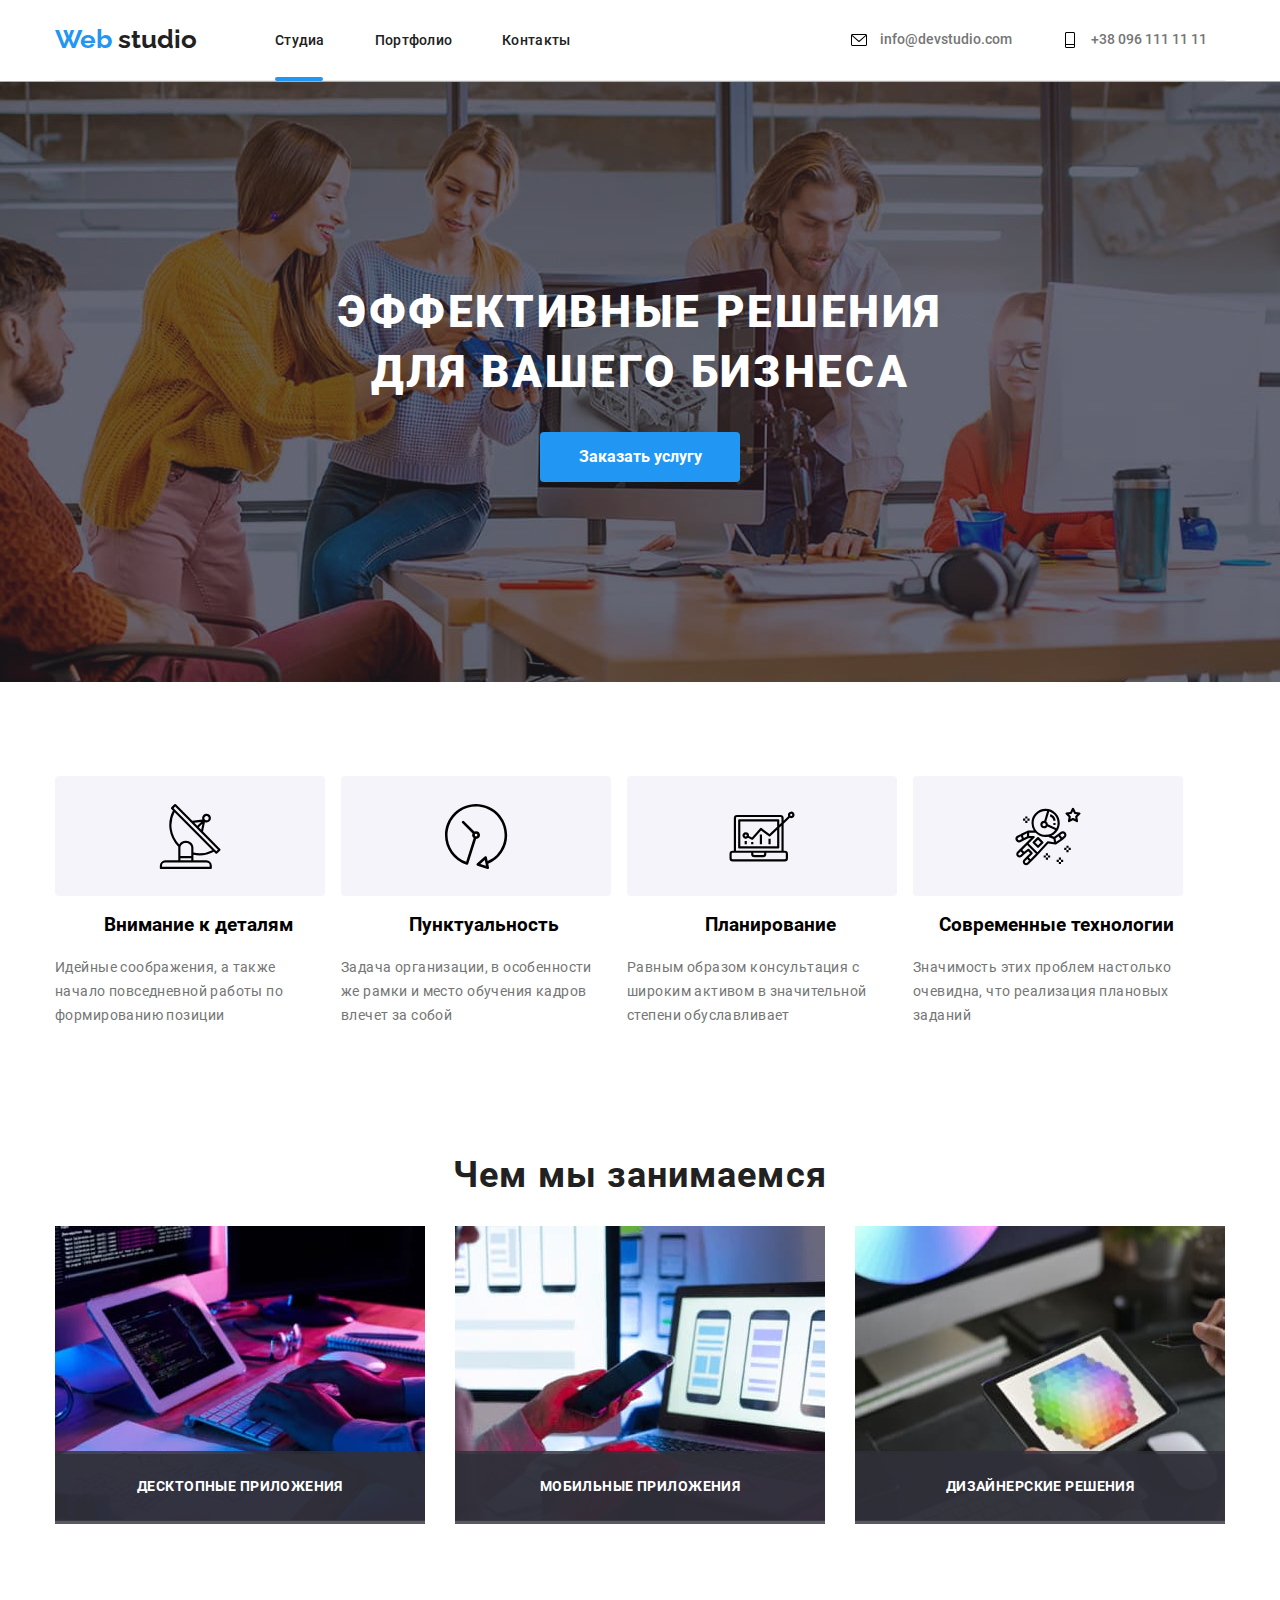
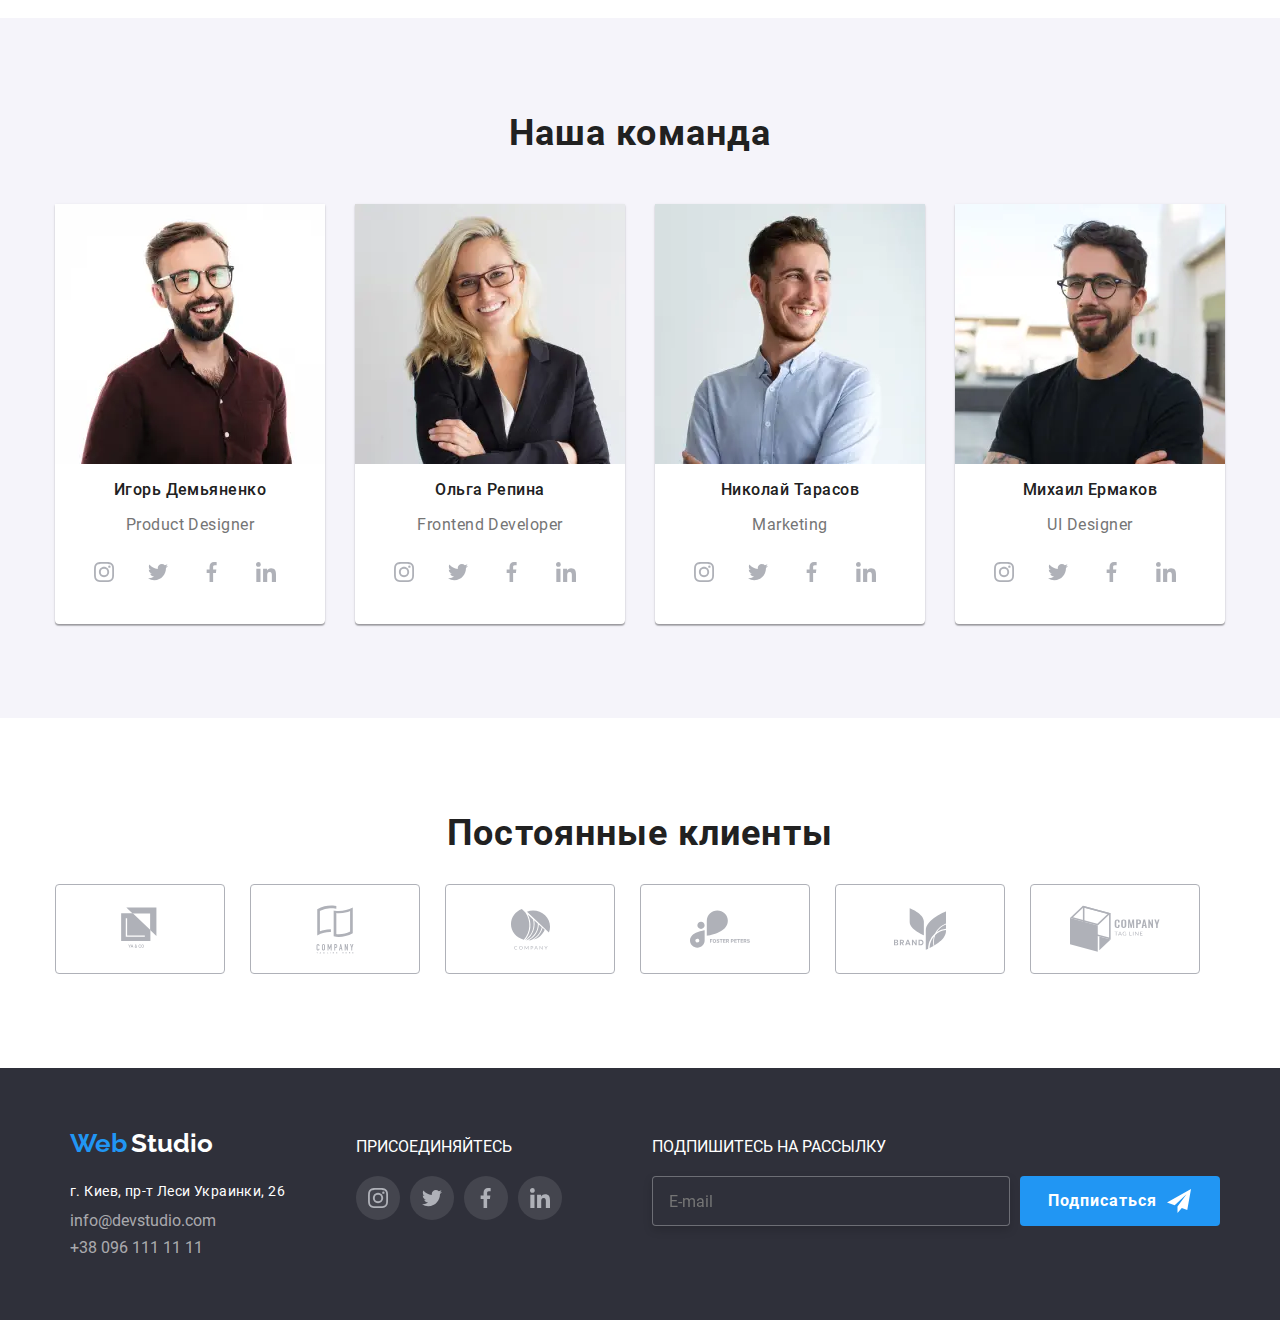
==== commit bd29005d: "commit 20" ====
--- a/index.html
+++ b/index.html
@@ -142,7 +142,9 @@
                   height="294" />
               </picture>
               <!-- <img src="./images/newpicture.jpg" width="370" alt="" /> -->
+              <div class="titles">
               <p class="desc">Десктопные приложения</p>
+            </div>
             </li>
             <li class="content-java">
 
@@ -159,7 +161,9 @@
               									" src="./images/help/content/whatwedo/mobileapplications.jpg" alt="Картинка мобильные приложения" width="370" />
               </picture>
               <!-- <img src="./images/newpicture2.jpg" width="370" alt="" /> -->
+              <div class="titles">
               <p class="desc">Мобильные приложения</p>
+            </div>
             </li>
             <li class="content-java">
 
@@ -179,7 +183,9 @@
 
               
               <!-- <img src="./images/newpicture3.jpg" width="370" alt="" /> -->
+              <div class="titles">
               <p class="desc">Дизайнерские решения</p>
+            </div>
             </li>
           </ul>
         </div>
--- a/css/main.min.css
+++ b/css/main.min.css
@@ -1,3 +1,3 @@
 @font-face{font-family:'Roboto';font-style:normal;font-weight:400;src:local("Roboto"),local("Roboto-Regular"),url("../font-facee/roboto-v20-latin_cyrillic-regular.woff2") format("woff2"),url("../font-facee/roboto-v20-latin_cyrillic-regular.woff") format("woff")}@font-face{font-family:'Roboto';font-style:normal;font-weight:500;src:local("Roboto Medium"),local("Roboto-Medium"),url("../font-facee/roboto-v20-latin_cyrillic-500.woff2") format("woff2"),url("../font-facee/roboto-v20-latin_cyrillic-500.woff") format("woff")}@font-face{font-family:'Roboto';font-style:normal;font-weight:700;src:local("Roboto Bold"),local("Roboto-Bold"),url("../font-facee/roboto-v20-latin_cyrillic-700.woff2") format("woff2"),url("../font-facee/roboto-v20-latin_cyrillic-700.woff") format("woff")}@font-face{font-family:'Roboto';font-style:normal;font-weight:900;src:local("Roboto Black"),local("Roboto-Black"),url("../font-facee/roboto-v20-latin_cyrillic-900.woff2") format("woff2"),url("../font-facee/roboto-v20-latin_cyrillic-900.woff") format("woff")}@font-face{font-family:'Raleway';font-style:normal;font-weight:700;src:local(""),url("../font-facee/raleway-v17-latin_cyrillic-700.woff2") format("woff2"),url("../font-facee/raleway-v17-latin_cyrillic-700.woff") format("woff")}.footer-icon,.social{display:-webkit-box;display:-ms-flexbox;display:flex}/*! modern-normalize v1.0.0 | MIT License | https://github.com/sindresorhus/modern-normalize */*,*::before,*::after{-webkit-box-sizing:border-box;box-sizing:border-box}:root{-moz-tab-size:4;-o-tab-size:4;tab-size:4}html{line-height:1.15;-webkit-text-size-adjust:100%}body{margin:0}body{font-family:system-ui,-apple-system,"Segoe UI",Roboto,Helvetica,Arial,sans-serif,"Apple Color Emoji","Segoe UI Emoji"}hr{height:0;color:inherit}abbr[title]{-webkit-text-decoration:underline dotted;text-decoration:underline dotted}b,strong{font-weight:bolder}code,kbd,samp,pre{font-family:ui-monospace, SFMono-Regular, Consolas, 'Liberation Mono', Menlo,- monospace;font-size:1em}small{font-size:80%}sub,sup{font-size:75%;line-height:0;position:relative;vertical-align:baseline}sub{bottom:-0.25em}sup{top:-0.5em}table{text-indent:0;border-color:inherit}button,input,optgroup,select,textarea{font-family:inherit;font-size:100%;line-height:1.15;margin:0}button,select{text-transform:none}button,[type='button'],[type='reset'],[type='submit']{-webkit-appearance:button}::-moz-focus-inner{border-style:none;padding:0}:-moz-focusring{outline:1px dotted ButtonText}:-moz-ui-invalid{box-shadow:none}legend{padding:0}progress{vertical-align:baseline}::-webkit-inner-spin-button,::-webkit-outer-spin-button{height:auto}[type='search']{-webkit-appearance:textfield;outline-offset:-2px}::-webkit-search-decoration{-webkit-appearance:none}::-webkit-file-upload-button{-webkit-appearance:button;font:inherit}summary{display:list-item}body{font-family:Roboto, sans-serif;margin:0}h1{font-family:Roboto, sans-serif;font-style:normal;font-weight:bold;font-size:18px;line-height:36px;color:#212121}p{margin:0}a{text-decoration:none}ul{list-style:none}.items{text-align:center;margin-top:0;margin-bottom:0;padding:0}@media screen and (min-width: 1200px){.items{display:-webkit-box;display:-ms-flexbox;display:flex}}.continer{padding-left:15px;padding-right:15px;margin-right:auto;margin-left:auto}@media screen and (min-width: 480px) and (max-width: 767px){.continer{width:480px}}@media screen and (min-width: 768px) and (max-width: 1199px){.continer{width:768px}}@media screen and (min-width: 1200px){.continer{width:1200px}}.logo-header,.logo-footer{font-family:Raleway, sans-serif;font-style:normal;font-weight:bold;font-size:26px;color:#2196f3}@media screen and (min-width: 768px) and (max-width: 1199px){.logo-header,.logo-footer{font-size:24px;line-height:28px;letter-spacing:0.03em}}.logotyp{font-family:Raleway, sans-serif;font-size:26px;color:#212121}@media screen and (min-width: 768px) and (max-width: 1199px){.logotyp{font-size:24px;line-height:28px;letter-spacing:0.03em}}.header-top{border-bottom:1px solid rgba(47,48,58,0.4)}.header-top a{font-family:Roboto;font-style:normal;font-weight:500;font-size:14px}@media screen and (min-width: 768px) and (max-width: 1199px){.header-top a{display:-webkit-box;display:-ms-flexbox;display:flex}}.nav{font-family:Roboto;font-style:normal;font-weight:500;font-size:14px;line-height:16px;letter-spacing:0.02em;display:block;padding-top:32px;padding-bottom:32px;color:#212121;-webkit-transition:color 250ms cubic-bezier(0.4, 0, 0.2, 1);transition:color 250ms cubic-bezier(0.4, 0, 0.2, 1)}.nav:hover{color:#2196f3}.telefon{color:#757575;padding-top:32px;padding-bottom:32px}.telefon:hover{fill:currentColor;color:#2196f3}@media screen and (min-width: 1200px){.telefon{padding-top:30px;padding-bottom:0}}@media screen and (min-width: 768px) and (max-width: 1199px){.telefon{padding-top:0px;padding-bottom:21px}}.email{color:#757575;padding-top:32px;padding-bottom:32px;display:inline;-webkit-box-pack:center;-ms-flex-pack:center;justify-content:center;-webkit-box-align:center;-ms-flex-align:center;align-items:center;-webkit-transition:color 250ms cubic-bezier(0.4, 0, 0.2, 1);transition:color 250ms cubic-bezier(0.4, 0, 0.2, 1)}.email:hover{fill:currentColor;color:#2196f3}@media screen and (min-width: 768px) and (max-width: 1199px){.email{padding-top:21px;padding-bottom:10px}}.flex-header{-webkit-box-align:center;-ms-flex-align:center;align-items:center;border-bottom:1px solid #ececec}@media screen and (min-width: 768px) and (max-width: 1199px){.flex-header{display:-webkit-box;display:-ms-flexbox;display:flex}}@media screen and (min-width: 1200px){.flex-header{display:-webkit-box;display:-ms-flexbox;display:flex}}.flex-header li{list-style-type:none}.site-nav .list{padding-top:31px;padding-bottom:31px;margin-top:0px;margin-bottom:0px;padding-left:0px;color:#212121;font-weight:500;font-size:14px;line-height:1.2;letter-spacing:0.02em}@media screen and (min-width: 768px) and (max-width: 1199px){.site-nav{display:-webkit-box;display:-ms-flexbox;display:flex}}@media screen and (min-width: 1200px){.site-nav{display:-webkit-box;display:-ms-flexbox;display:flex;margin-right:111px}}.line::after{display:block;content:'';position:absolute;top:77px;bottom:2px;height:4px;background:#2196f3;border-radius:2px}@media screen and (min-width: 768px) and (max-width: 1199px){.line::after{width:47px;top:86px}}@media screen and (min-width: 1200px){.line::after{width:48px}}.line-portfolio:after{display:block;content:'';position:absolute;top:77px;bottom:2px;height:4px;background:#2196f3;border-radius:2px}@media screen and (min-width: 768px) and (max-width: 1199px){.line-portfolio:after{width:75px;top:86px}}@media screen and (min-width: 1200px){.line-portfolio:after{width:78px}}.header-item{padding-right:50px;-webkit-transition:color 250ms cubic-bezier(0.4, 0, 0.2, 1);transition:color 250ms cubic-bezier(0.4, 0, 0.2, 1)}.header-item:last-child{margin-right:0}@media screen and (min-width: 768px) and (max-width: 1199px){.header-item:last-child{padding-right:0;margin-right:84px}}.header-item-second{-webkit-box-pack:end;-ms-flex-pack:end;justify-content:flex-end;margin-right:50px}.header-item-second:last-child{margin-right:0}.header-item-second a,use{-webkit-transition:color 250ms cubic-bezier(0.4, 0, 0.2, 1);transition:color 250ms cubic-bezier(0.4, 0, 0.2, 1)}.auth-nav{margin-left:auto;padding-left:0px}@media screen and (min-width: 1200px){.auth-nav{margin:0;padding:0;-webkit-box-align:baseline;-ms-flex-align:baseline;align-items:baseline}}.logotyp{margin-right:78px}.logotyp .logo-header{padding:25px 0}.section.service{padding-top:200px;padding-bottom:280px}@media screen and (max-width: 767px){.section.service{background-repeat:no-repeat;background-position:center;background-size:cover;background-image:-webkit-gradient(linear, left top, right top, from(rgba(47,48,58,0.4)), to(rgba(47,48,58,0.4))),url("../images/help/header/mobileheader/mobileheader.jpg");background-image:linear-gradient(to right, rgba(47,48,58,0.4), rgba(47,48,58,0.4)),url("../images/help/header/mobileheader/mobileheader.jpg");background-image:-webkit-gradient(linear, left top, right top, from(rgba(47,48,58,0.4)), to(rgba(47,48,58,0.4))),url("../images/help/header/mobileheader/mobileheaderwebp.webp");background-image:linear-gradient(to right, rgba(47,48,58,0.4), rgba(47,48,58,0.4)),url("../images/help/header/mobileheader/mobileheaderwebp.webp")}}@media screen and (max-width: 767px) and (min-device-pixel-ratio: 2), screen and (max-width: 767px) and (-webkit-min-device-pixel-ratio: 2), screen and (max-width: 767px) and (min-resolution: 192dpi), screen and (max-width: 767px) and (min-resolution: 2dppx){.section.service{background-image:-webkit-gradient(linear, left top, right top, from(rgba(47,48,58,0.4)), to(rgba(47,48,58,0.4))),url("../images/help/header/mobileheader/mobileheader@2x.jpg");background-image:linear-gradient(to right, rgba(47,48,58,0.4), rgba(47,48,58,0.4)),url("../images/help/header/mobileheader/mobileheader@2x.jpg");background-image:-webkit-gradient(linear, left top, right top, from(rgba(47,48,58,0.4)), to(rgba(47,48,58,0.4))),url("../images/help/header/mobileheader/mobileheader@2xwebp.webp");background-image:linear-gradient(to right, rgba(47,48,58,0.4), rgba(47,48,58,0.4)),url("../images/help/header/mobileheader/mobileheader@2xwebp.webp")}}@media screen and (max-width: 767px) and (min-device-pixel-ratio: 3), screen and (max-width: 767px) and (-webkit-min-device-pixel-ratio: 3), screen and (max-width: 767px) and (min-resolution: 288dpi), screen and (max-width: 767px) and (min-resolution: 3dppx){.section.service{background-image:-webkit-gradient(linear, left top, right top, from(rgba(47,48,58,0.4)), to(rgba(47,48,58,0.4))),url("../images/help/header/mobileheader/mobileheader@3x.jpg");background-image:linear-gradient(to right, rgba(47,48,58,0.4), rgba(47,48,58,0.4)),url("../images/help/header/mobileheader/mobileheader@3x.jpg");background-image:-webkit-gradient(linear, left top, right top, from(rgba(47,48,58,0.4)), to(rgba(47,48,58,0.4))),url("../images/help/header/mobileheader/mobileheader@3xwebp.webp");background-image:linear-gradient(to right, rgba(47,48,58,0.4), rgba(47,48,58,0.4)),url("../images/help/header/mobileheader/mobileheader@3xwebp.webp")}}@media screen and (min-width: 768px) and (max-width: 1199px){.section.service{max-width:768px;background-repeat:no-repeat;background-position:center;background-size:cover}}@media screen and (min-width: 768px) and (max-width: 1199px) and (min-device-pixel-ratio: 1), screen and (min-width: 768px) and (max-width: 1199px) and (-webkit-min-device-pixel-ratio: 1), screen and (min-width: 768px) and (max-width: 1199px) and (min-resolution: 96dpi), screen and (min-width: 768px) and (max-width: 1199px) and (min-resolution: 1dppx){.section.service{background-image:-webkit-gradient(linear, left top, right top, from(rgba(47,48,58,0.4)), to(rgba(47,48,58,0.4))),url("../images/help/header/tabletheader/tabletheader.jpg");background-image:linear-gradient(to right, rgba(47,48,58,0.4), rgba(47,48,58,0.4)),url("../images/help/header/tabletheader/tabletheader.jpg");background-image:-webkit-gradient(linear, left top, right top, from(rgba(47,48,58,0.4)), to(rgba(47,48,58,0.4))),url("../images/help/header/tabletheader/tabletheaderwebp.webp");background-image:linear-gradient(to right, rgba(47,48,58,0.4), rgba(47,48,58,0.4)),url("../images/help/header/tabletheader/tabletheaderwebp.webp")}}@media screen and (min-width: 768px) and (max-width: 1199px) and (min-device-pixel-ratio: 2), screen and (min-width: 768px) and (max-width: 1199px) and (-webkit-min-device-pixel-ratio: 2), screen and (min-width: 768px) and (max-width: 1199px) and (min-resolution: 192dpi), screen and (min-width: 768px) and (max-width: 1199px) and (min-resolution: 2dppx){.section.service{background-image:-webkit-gradient(linear, left top, right top, from(rgba(47,48,58,0.4)), to(rgba(47,48,58,0.4))),url("../images/help/header/tabletheader/tabletheader@2x.jpg");background-image:linear-gradient(to right, rgba(47,48,58,0.4), rgba(47,48,58,0.4)),url("../images/help/header/tabletheader/tabletheader@2x.jpg");background-image:-webkit-gradient(linear, left top, right top, from(rgba(47,48,58,0.4)), to(rgba(47,48,58,0.4))),url("../images/help/header/tabletheader/tabletheaderwebp@2x.webp");background-image:linear-gradient(to right, rgba(47,48,58,0.4), rgba(47,48,58,0.4)),url("../images/help/header/tabletheader/tabletheaderwebp@2x.webp")}}@media screen and (min-width: 768px) and (max-width: 1199px) and (min-device-pixel-ratio: 3), screen and (min-width: 768px) and (max-width: 1199px) and (-webkit-min-device-pixel-ratio: 3), screen and (min-width: 768px) and (max-width: 1199px) and (min-resolution: 288dpi), screen and (min-width: 768px) and (max-width: 1199px) and (min-resolution: 3dppx){.section.service{background-image:-webkit-gradient(linear, left top, right top, from(rgba(47,48,58,0.4)), to(rgba(47,48,58,0.4))),url("../images/help/header/tabletheader/tabletheader@3x.jpg");background-image:linear-gradient(to right, rgba(47,48,58,0.4), rgba(47,48,58,0.4)),url("../images/help/header/tabletheader/tabletheader@3x.jpg");background-image:-webkit-gradient(linear, left top, right top, from(rgba(47,48,58,0.4)), to(rgba(47,48,58,0.4))),url("../images/header/tabletheader/tabletheaderwebp@3x.webp");background-image:linear-gradient(to right, rgba(47,48,58,0.4), rgba(47,48,58,0.4)),url("../images/header/tabletheader/tabletheaderwebp@3x.webp")}}@media screen and (min-width: 1200px){.section.service{max-width:1600px;padding:200px 0;background-repeat:no-repeat;background-position:center;background-size:cover}}@media screen and (min-width: 1200px) and (min-device-pixel-ratio: 1), screen and (min-width: 1200px) and (-webkit-min-device-pixel-ratio: 1), screen and (min-width: 1200px) and (min-resolution: 96dpi), screen and (min-width: 1200px) and (min-resolution: 1dppx){.section.service{background-image:-webkit-gradient(linear, left top, right top, from(rgba(47,48,58,0.4)), to(rgba(47,48,58,0.4))),url("../images/help/header/laptopheader/laptopheaderwebp.webp");background-image:linear-gradient(to right, rgba(47,48,58,0.4), rgba(47,48,58,0.4)),url("../images/help/header/laptopheader/laptopheaderwebp.webp");background-image:-webkit-gradient(linear, left top, right top, from(rgba(47,48,58,0.4)), to(rgba(47,48,58,0.4))),url("../images/help/header/laptopheader/laptopheader.jpg");background-image:linear-gradient(to right, rgba(47,48,58,0.4), rgba(47,48,58,0.4)),url("../images/help/header/laptopheader/laptopheader.jpg")}}@media screen and (min-width: 1200px) and (min-device-pixel-ratio: 2), screen and (min-width: 1200px) and (-webkit-min-device-pixel-ratio: 2), screen and (min-width: 1200px) and (min-resolution: 192dpi), screen and (min-width: 1200px) and (min-resolution: 2dppx){.section.service{background-image:-webkit-gradient(linear, left top, right top, from(rgba(47,48,58,0.4)), to(rgba(47,48,58,0.4))),url("../images/help/header/laptopheader/laptopheader@2x.jpg");background-image:linear-gradient(to right, rgba(47,48,58,0.4), rgba(47,48,58,0.4)),url("../images/help/header/laptopheader/laptopheader@2x.jpg");background-image:-webkit-gradient(linear, left top, right top, from(rgba(47,48,58,0.4)), to(rgba(47,48,58,0.4))),url("../images/help/header/laptopheader/laptopheaderwebp@2x.webp");background-image:linear-gradient(to right, rgba(47,48,58,0.4), rgba(47,48,58,0.4)),url("../images/help/header/laptopheader/laptopheaderwebp@2x.webp")}}@media screen and (min-width: 1200px) and (min-device-pixel-ratio: 3), screen and (min-width: 1200px) and (-webkit-min-device-pixel-ratio: 3), screen and (min-width: 1200px) and (min-resolution: 288dpi), screen and (min-width: 1200px) and (min-resolution: 3dppx){.section.service{background-image:-webkit-gradient(linear, left top, right top, from(rgba(47,48,58,0.4)), to(rgba(47,48,58,0.4))),url("../images/help/header/laptopheader/laptopheader@3x.jpg");background-image:linear-gradient(to right, rgba(47,48,58,0.4), rgba(47,48,58,0.4)),url("../images/help/header/laptopheader/laptopheader@3x.jpg");background-image:-webkit-gradient(linear, left top, right top, from(rgba(47,48,58,0.4)), to(rgba(47,48,58,0.4))),url("../images/help/header/laptopheader/laptopheaderwebp@3x.webp");background-image:linear-gradient(to right, rgba(47,48,58,0.4), rgba(47,48,58,0.4)),url("../images/help/header/laptopheader/laptopheaderwebp@3x.webp")}}.btn-centr{width:200px;font-weight:bold;font-size:16px;line-height:30px;height:50px;background:#2196f3;border:none;border-radius:4px;color:#fff}.btn{background:#2196f3;color:#ffffff}.caption{font-weight:900;font-size:44px;line-height:60px;letter-spacing:0.06em;text-transform:uppercase;color:#fff}@media screen and (max-width: 767px){.caption{font-size:26px;line-height:42px;letter-spacing:0.06em}}@media screen and (min-width: 768px) and (max-width: 1199px){.caption{height:84px;font-size:26px;line-height:42px}}@media screen and (max-width: 767px){.section.elements .headline{font-weight:bold;font-size:14px;line-height:16px;letter-spacing:0.03em;text-transform:uppercase;color:#212121;margin-top:30px;margin-bottom:10px}.section.elements p{font-weight:normal;font-size:14px;line-height:24px;letter-spacing:0.03em;color:#757575}}@media screen and (min-width: 768px) and (max-width: 1199px){.headline{text-align:left}}.elements{padding-bottom:94px;padding-top:94px}@media screen and (max-width: 767px){.elements{padding-bottom:60px;padding-top:60px}}@media screen and (min-width: 768px) and (max-width: 1199px){.elements{padding-bottom:60px;padding-top:60px}}@media screen and (min-width: 768px) and (max-width: 1199px){.aggregate{display:-webkit-box;display:-ms-flexbox;display:flex;-ms-flex-wrap:wrap;flex-wrap:wrap}}@media screen and (min-width: 768px) and (max-width: 1199px){.detals{width:calc((100% - 4 * 15px) / 2);margin:15px}}.icon-centr{height:65px}.bacground-icons{background-color:#f5f4fa;border-radius:4px;height:120px;-webkit-box-align:center;-ms-flex-align:center;align-items:center;-webkit-box-pack:center;-ms-flex-pack:center;justify-content:center;justify-content:center;height:120px;background-color:#f5f4fa}@media screen and (max-width: 767px){.bacground-icons{display:-webkit-box;display:-ms-flexbox;display:flex}}@media screen and (min-width: 768px) and (max-width: 1199px){.bacground-icons{display:-webkit-box;display:-ms-flexbox;display:flex}}@media screen and (min-width: 1200px){.bacground-icons{width:270px;display:-webkit-box;display:-ms-flexbox;display:flex}}.text-aggregate{font-weight:normal;font-size:14px;line-height:24px;letter-spacing:0.03em;color:#757575}@media screen and (min-width: 768px) and (max-width: 1199px){.text-aggregate{text-align:left;width:100%}}.text-aggregate:last-child{margin-right:16px}.section.java{padding-bottom:94px}@media screen and (max-width: 767px){.section.java{display:none}}@media screen and (min-width: 768px) and (max-width: 1199px){.section.java{display:none}}.desc{position:absolute;font-family:Roboto;font-style:normal;font-weight:bold;font-size:14px;line-height:16px;letter-spacing:0.03em;text-transform:uppercase;margin-top:0;margin-bottom:0;color:#ffffff;-webkit-box-align:center;-ms-flex-align:center;align-items:center;-webkit-box-pack:center;-ms-flex-pack:center;justify-content:center;bottom:3px;height:70px;background:rgba(47,48,58,0.8)}@media screen and (min-width: 1200px){.desc{display:-webkit-box;display:-ms-flexbox;display:flex;width:370px}}.subject{font-weight:bold;font-size:36px;line-height:42px;letter-spacing:0.03em;color:#212121;text-align:center;margin-top:0}.help{padding-bottom:94px}.applications{position:relative;margin:0;width:calc((100% - 60px) / 2)}@media screen and (min-width: 1200px){.applications{display:-webkit-box;display:-ms-flexbox;display:flex}}.applications .content-java{margin-right:30px}h2,.our-team{font-weight:bold;font-size:36px;line-height:42px;letter-spacing:0.03em;color:#212121;text-align:center;display:block}@media screen and (max-width: 1199px){h2,.our-team{font-size:28px}}.name-team{font-weight:500;font-size:16px;line-height:19px;letter-spacing:0.03em;color:#212121;text-align:center}.social-links{height:44px;-webkit-box-align:center;-ms-flex-align:center;align-items:center;-webkit-box-pack:center;-ms-flex-pack:center;justify-content:center;color:#afb1b8;fill:currentColor;display:-webkit-box;display:-ms-flexbox;display:flex;width:44px}.social-links:hover{border-radius:50%;background-color:#2196f3;color:#ffffff;-webkit-transition:background-color 250ms cubic-bezier(0.4, 0, 0.2, 1),background-color 250ms cubic-bezier(0.4, 0, 0.2, 1);transition:background-color 250ms cubic-bezier(0.4, 0, 0.2, 1),background-color 250ms cubic-bezier(0.4, 0, 0.2, 1)}.social-links-margin{background:rgba(255,255,255,0.1);border-radius:50%;margin-right:10px}.team.our-people{padding-top:94px;padding-bottom:94px}@media screen and (max-width: 768px){.team.our-people{padding-bottom:60px;padding-top:60px}}.team.our-people{background-color:#f5f4fa}.workers{background:#f5f4fa}@media screen and (min-width: 768px) and (max-width: 1199px){.workers{display:-webkit-box;display:-ms-flexbox;display:flex;-ms-flex-wrap:wrap;flex-wrap:wrap}}@media screen and (min-width: 1200px){.workers{display:-webkit-box;display:-ms-flexbox;display:flex;-ms-flex-wrap:inherit;flex-wrap:inherit}}.perfect.our-team{margin-bottom:50px}.perfect.our-team{margin-top:0}.workers p{font-weight:normal;font-size:16px;line-height:19px;text-align:center;letter-spacing:0.03em;text-align:center;color:#757575;margin-bottom:16px}.continer .people{background-color:#fff;margin-right:30px}@media screen and (min-width: 768px) and (max-width: 1199px){.continer .people{margin-right:15px;margin-left:15px;width:44%;margin-bottom:30px}}@media screen and (min-width: 1200px){.continer .people{width:calc((100% - 90px) / 3)}}@media screen and (max-width: 768px){.continer .people{margin-bottom:30px}}.people ul{-webkit-box-pack:center;-ms-flex-pack:center;justify-content:center}@media screen and (min-width: 1200px){.people ul{display:-webkit-box;display:-ms-flexbox;display:flex}}.people{background-color:red;-webkit-box-shadow:0px 1px 3px rgba(0,0,0,0.12),0px 1px 1px rgba(0,0,0,0.14),0px 2px 1px rgba(0,0,0,0.2);box-shadow:0px 1px 3px rgba(0,0,0,0.12),0px 1px 1px rgba(0,0,0,0.14),0px 2px 1px rgba(0,0,0,0.2);border-radius:0px 0px 4px 4px;padding-bottom:30px}.people li{margin-right:10px}.team-hover:hover{background:#f5f4fa}.icon-envelope{vertical-align:middle;height:20px;width:16px;margin-right:10px}@media screen and (min-width: 768px) and (max-width: 1199px){.icon-envelope{height:18px;width:14px}}.icon-phone{vertical-align:middle;height:20px;width:16px;margin-right:10px}@media screen and (min-width: 768px) and (max-width: 1199px){.icon-phone{height:18px;width:16px}}.footer-icon{-webkit-box-align:center;-ms-flex-align:center;align-items:center;-webkit-box-pack:center;-ms-flex-pack:center;justify-content:center;-webkit-box-sizing:border-box;box-sizing:border-box;border-radius:4px}.social{height:20px;width:20px}.icon_team{display:-webkit-box;display:-ms-flexbox;display:flex}.icon-box{fill:#afb1b8;display:block;color:#afb1b8}.icon-box:hover{fill:#2196f3;-webkit-transition:fill 250ms cubic-bezier(0.4, 0, 0.2, 1),border 250ms cubic-bezier(0.4, 0, 0.2, 1);transition:fill 250ms cubic-bezier(0.4, 0, 0.2, 1),border 250ms cubic-bezier(0.4, 0, 0.2, 1)}.firm1{height:48px}@media screen and (min-width: 1200px){.firm1{width:43px}}.firm2{height:61px}@media screen and (min-width: 1200px){.firm2{width:48px}}.firm3{height:43px}@media screen and (min-width: 1200px){.firm3{width:41px}}.firm4{height:79px}@media screen and (min-width: 1200px){.firm4{width:71px}}.firm5{display:block;height:52px}@media screen and (min-width: 1200px){.firm5{width:64px}}.firm6{display:block;height:90px}@media screen and (min-width: 1200px){.firm6{width:170px}}.box{-webkit-box-align:center;-ms-flex-align:center;align-items:center;-webkit-box-pack:center;-ms-flex-pack:center;justify-content:center;border:1px solid #afb1b8;-webkit-box-sizing:border-box;box-sizing:border-box;border-radius:4px;margin-right:30px;height:90px}@media screen and (min-width: 768px) and (max-width: 1199px){.box{width:226px;display:-webkit-box;display:-ms-flexbox;display:flex}}@media screen and (min-width: 1200px){.box{width:170px;display:-webkit-box;display:-ms-flexbox;display:flex}}@media screen and (max-width: 767px){.box{width:210px;height:90px;display:-webkit-box;display:-ms-flexbox;display:flex;-ms-flex-wrap:wrap;flex-wrap:wrap}}.box:last-child{margin-right:0}.column{width:calc((100% - 30px) / 2);margin-right:30px;margin-bottom:30px}@media screen and (min-width: 1200px){.column{display:-webkit-box;display:-ms-flexbox;display:flex;margin:0}}@media screen and (max-width: 1199px){.column{font-size:28px}}@media screen and (min-width: 768px) and (max-width: 1199px){.column{width:calc((100% - 3 * 30px) / 3);margin-right:30px;margin-bottom:30px}}.column:nth-last-child(2n+1){margin-right:0px}@media screen and (min-width: 768px) and (max-width: 1199px){.column:nth-last-child(2n+1){margin-right:30px}}.column:nth-last-child(-n+2){margin-bottom:0px}.box:hover{color:#2196f3;border:1px solid #2196f3;-webkit-transition:color 250ms cubic-bezier(0.4, 0, 0.2, 1),background-color 250ms cubic-bezier(0.4, 0, 0.2, 1),border-radius 250ms cubic-bezier(0.4, 0, 0.2, 1);transition:color 250ms cubic-bezier(0.4, 0, 0.2, 1),background-color 250ms cubic-bezier(0.4, 0, 0.2, 1),border-radius 250ms cubic-bezier(0.4, 0, 0.2, 1)}.box:hover:hover{-webkit-transition:fill 250ms cubic-bezier(0.4, 0, 0.2, 1),border 250ms cubic-bezier(0.4, 0, 0.2, 1);transition:fill 250ms cubic-bezier(0.4, 0, 0.2, 1),border 250ms cubic-bezier(0.4, 0, 0.2, 1)}.box:hover .icon-box{fill:#2196f3}.regular{padding-top:94px;padding-bottom:94px}@media screen and (min-width: 768px) and (max-width: 1199px){.regular{padding-top:60px;padding-bottom:60px}}.our-clients.centr{margin-top:0}.regular-clients{margin-top:0;display:-webkit-box;display:-ms-flexbox;display:flex;-ms-flex-wrap:wrap;flex-wrap:wrap}@media screen and (min-width: 1200px){.regular-clients{display:-webkit-box;display:-ms-flexbox;display:flex;-ms-flex-wrap:inherit;flex-wrap:inherit}}.footer{background:#2f303a}.backdrop{position:fixed;top:0;left:0;right:0;bottom:0;background:rgba(0,0,0,0.2);opacity:1;-webkit-transition:opacity 250ms cubic-bezier(0.4, 0, 0.2, 1);transition:opacity 250ms cubic-bezier(0.4, 0, 0.2, 1)}h2 .our-clients{font-weight:bold;font-size:36px;line-height:42px;letter-spacing:0.03em;color:#212121}.images{margin:5px;padding-left:0;list-style-type:none}@media screen and (min-width: 1200px){.images{display:-webkit-box;display:-ms-flexbox;display:flex;-ms-flex-wrap:wrap;flex-wrap:wrap}}@media screen and (min-width: 768px) and (max-width: 1199px){.images{display:-webkit-box;display:-ms-flexbox;display:flex;-ms-flex-wrap:wrap;flex-wrap:wrap;margin:0}}@media screen and (min-width: 1200px){.images ul{display:-webkit-box;display:-ms-flexbox;display:flex;-ms-flex-wrap:wrap;flex-wrap:wrap}}.item{position:relative;margin-right:30px;margin-bottom:30px;border:1px solid #eeeeee;-webkit-box-sizing:border-box;box-sizing:border-box}@media screen and (max-width: 767px){.item{width:450px}}@media screen and (min-width: 768px) and (max-width: 1199px){.item{width:calc((100% - 30px) / 2);margin:7px}}@media screen and (min-width: 1200px){.item{width:calc((100% - 60px) / 3)}}.item:hover{-webkit-box-shadow:1px 4px 6px rgba(0,0,0,0.16),0px 4px 4px rgba(0,0,0,0.06),0px 1px 1px rgba(0,0,0,0.12);box-shadow:1px 4px 6px rgba(0,0,0,0.16),0px 4px 4px rgba(0,0,0,0.06),0px 1px 1px rgba(0,0,0,0.12)}.images h2{font-weight:bold;font-size:18px;line-height:36px;margin-left:24px;margin-bottom:4px;text-align:left}.item-paragraph{font-family:Roboto, sans-serif;font-style:normal;font-weight:normal;font-size:16px;line-height:30px;color:#757575;margin-left:24px;margin-top:0;margin-bottom:0;padding-bottom:20px}.technical{position:relative;-webkit-box-sizing:border-box;box-sizing:border-box;height:294px;overflow:hidden}@media screen and (min-width: 1200px){.technical{width:100%}}.img{display:block}@media screen and (max-width: 767px){.img{width:450px}}@media screen and (min-width: 768px) and (max-width: 1199px){.img{width:100%}}.texnocriak{position:absolute;display:block;top:0;margin:0;height:294px;padding:63px 24px;font-weight:normal;font-size:18px;line-height:1.55;color:#ffffff;letter-spacing:0.03em;background:rgba(33,150,243,0.9);-webkit-transform:translateY(100%);transform:translateY(100%);-webkit-transition:-webkit-transform 250ms cubic-bezier(0.4, 0, 0.2, 1);transition:-webkit-transform 250ms cubic-bezier(0.4, 0, 0.2, 1);transition:transform 250ms cubic-bezier(0.4, 0, 0.2, 1);transition:transform 250ms cubic-bezier(0.4, 0, 0.2, 1), -webkit-transform 250ms cubic-bezier(0.4, 0, 0.2, 1)}.item-links:hover .texnocriak{-webkit-transform:translateY(0);transform:translateY(0)}.item:nth-child(3n){margin-right:0}.item-title{margin-top:20px}@media screen and (max-width: 767px){.flex-continier{padding-top:60px;padding-bottom:60px}}@media screen and (min-width: 1200px){.flex-continier{padding-top:94px;padding-bottom:94px}}.button{font-weight:500;font-size:16px;line-height:26px;text-align:center;background:#f5f4fa;border:none;border-radius:4px;padding:6px 22px;-webkit-transition:background-color 250ms cubic-bezier(0.4, 0, 0.2, 1);transition:background-color 250ms cubic-bezier(0.4, 0, 0.2, 1)}@media screen and (max-width: 767px){.button{margin-bottom:15px}}.button-menu{-webkit-box-pack:center;-ms-flex-pack:center;justify-content:center;margin-bottom:50px;padding-left:0}@media screen and (min-width: 1200px){.button-menu{display:-webkit-box;display:-ms-flexbox;display:flex}}@media screen and (min-width: 768px) and (max-width: 1199px){.button-menu{display:-webkit-box;display:-ms-flexbox;display:flex;margin:0;padding-top:60px;padding-bottom:30px}}@media screen and (max-width: 767px){.button-menu{display:-webkit-box;display:-ms-flexbox;display:flex;-ms-flex-wrap:wrap;flex-wrap:wrap;-webkit-box-pack:start;-ms-flex-pack:start;justify-content:flex-start;margin-bottom:31px}}.button-item{margin-right:8px}.button-item:last-child{margin-right:0px}.main{font-weight:500;font-size:16px;line-height:26px;color:#212121}.button:hover{color:#ffffff;background-color:#2196f3;-webkit-box-shadow:0px 3px 1px rgba(0,0,0,0.1),0px 1px 2px rgba(0,0,0,0.08),0px 2px 2px rgba(0,0,0,0.12);box-shadow:0px 3px 1px rgba(0,0,0,0.1),0px 1px 2px rgba(0,0,0,0.08),0px 2px 2px rgba(0,0,0,0.12)}.button:hover:focus{color:#f5f4fa}.messenger{color:#ffffff}@media screen and (min-width: 768px) and (max-width: 1199px){.footer-adress{margin-left:76px;margin-top:60px;margin-right:165px}}@media screen and (min-width: 1200px){.footer-adress{margin-left:15px;margin-right:70px;margin-bottom:50px}}.logo-footer,.logo-second{font-family:Raleway;font-style:normal;font-weight:bold;font-size:26px;line-height:31px;display:inline-block;padding-top:60px}@media screen and (min-width: 768px) and (max-width: 1199px){.logo-footer,.logo-second{font-size:24px}}.logo-second{font-size:26px;color:#ffffff}@media screen and (min-width: 768px) and (max-width: 1199px){.logo-second{font-size:24px}}.footer-nav{font-style:normal;display:block;color:rgba(255,255,255,0.6);margin-bottom:9px}@media screen and (max-width: 767px){.footer-nav{margin-bottom:8px}}@media screen and (min-width: 768px) and (max-width: 1199px){.footer-nav{margin-bottom:8px}}.footer-nav:last-child{margin-bottom:0}@media screen and (max-width: 767px){.footer-nav:last-child{margin-bottom:60px}}@media screen and (min-width: 768px) and (max-width: 1199px){.footer-nav:last-child{margin-bottom:60px}}.footer-messenger{-webkit-box-pack:center;-ms-flex-pack:center;justify-content:center;-webkit-box-align:center;-ms-flex-align:center;align-items:center}@media screen and (min-width: 768px) and (max-width: 1199px){.footer-messenger{margin-top:65px;margin-right:65px}}@media screen and (min-width: 1200px){.footer-messenger{margin-right:80px}}.position{display:block;-webkit-box-align:center;-ms-flex-align:center;align-items:center;margin-right:0}@media screen and (min-width: 768px) and (max-width: 1199px){.position{-ms-flex-wrap:wrap;flex-wrap:wrap}}@media screen and (min-width: 1200px){.position{-ms-flex-wrap:wrap;flex-wrap:wrap}}.footer-text{display:block;text-transform:uppercase;color:#ffffff;margin-bottom:20px}@media screen and (max-width: 767px){.footer-text{font-size:14px;letter-spacing:0.03em}}@media screen and (min-width: 768px) and (max-width: 1199px){.footer-text{font-size:14px;letter-spacing:0.03em}}@media screen and (min-width: 1200px){.footer-text{margin-right:18px}}.email-footer{padding:16px;width:100%;margin-bottom:20px;height:50px;border:1px solid rgba(255,255,255,0.3);-webkit-box-sizing:border-box;box-sizing:border-box;-webkit-filter:drop-shadow(0px 4px 4px rgba(0,0,0,0.15));filter:drop-shadow(0px 4px 4px rgba(0,0,0,0.15));border-radius:4px;background:#2f303a;color:#fff}@media screen and (min-width: 1200px){.email-footer{margin-right:4px;width:358px}}@media screen and (min-width: 768px) and (max-width: 1199px){.email-footer{width:450px}}.button-footer{font-weight:bold;font-size:16px;line-height:30px}.send-icon{margin-left:10px}.disc{-webkit-box-pack:start;-ms-flex-pack:start;justify-content:start;padding-left:0}@media screen and (min-width: 1200px){.disc{display:-webkit-box;display:-ms-flexbox;display:flex}}@media screen and (max-width: 1199px){.disc{display:-webkit-box;display:-ms-flexbox;display:flex;-webkit-box-pack:center;-ms-flex-pack:center;justify-content:center;margin-bottom:60px}}.footer-content{position:relative;height:252px;-webkit-box-align:baseline;-ms-flex-align:baseline;align-items:baseline}@media screen and (min-width: 1200px){.footer-content{display:-webkit-box;display:-ms-flexbox;display:flex}}@media screen and (min-width: 768px) and (max-width: 1199px){.footer-content{display:-webkit-box;display:-ms-flexbox;display:flex;-ms-flex-wrap:wrap;flex-wrap:wrap;text-align:center;height:603px}}@media screen and (max-width: 767px){.footer-content{text-align:center;height:603px}}@media screen and (min-width: 1200px){.footer-mess{display:-webkit-box;display:-ms-flexbox;display:flex}}@media screen and (min-width: 768px) and (max-width: 1199px){.footer-mess{display:-webkit-box;display:-ms-flexbox;display:flex}}.top{font-style:normal;margin-top:20px;margin-bottom:9px;color:#fff}@media screen and (min-width: 767px){.top{font-size:24px}}@media screen and (min-width: 768px) and (max-width: 1199px){.top{text-align:center;font-size:24px}}.small{font-size:14px;line-height:24px;letter-spacing:0.03em}@media screen and (min-width: 1200px){.small{width:216px}}.button-footer{display:-webkit-box;display:-ms-flexbox;display:flex;-webkit-box-align:center;-ms-flex-align:center;align-items:center;-webkit-box-pack:center;-ms-flex-pack:center;justify-content:center;margin-right:auto;margin-left:auto;width:200px;height:50px;color:#fff;background-color:#2196f3;border-radius:4px;border:none;cursor:pointer;font-weight:bold;font-size:16px;line-height:1.88;letter-spacing:0.06em;outline:none}@media screen and (min-width: 768px) and (max-width: 1199px){.button-footer{margin-bottom:60px}}@media screen and (min-width: 1200px){.button-footer{display:-webkit-box;display:-ms-flexbox;display:flex}}@media screen and (min-width: 768px) and (max-width: 1199px){.footer-end{margin-left:166px;margin-top:60px}}@media screen and (min-width: 1200px){.footer-end{display:-webkit-box;display:-ms-flexbox;display:flex;-ms-flex-wrap:wrap;flex-wrap:wrap}}.backdrop.is-hidden{visibility:hidden;pointer-events:none;opacity:0}.modal{position:absolute;top:50%;left:50%;-webkit-transform:translate(-50%, -50%);transform:translate(-50%, -50%);width:528px;height:581px;background:#ffffff;-webkit-box-shadow:0px 1px 3px rgba(0,0,0,0.12),0px 1px 1px rgba(0,0,0,0.14),0px 2px 1px rgba(0,0,0,0.2);box-shadow:0px 1px 3px rgba(0,0,0,0.12),0px 1px 1px rgba(0,0,0,0.14),0px 2px 1px rgba(0,0,0,0.2);border-radius:4px}@media screen and (max-width: 767px){.modal{width:450px;height:609px}}.text-modal{font-size:20px;line-height:23px;text-align:center;letter-spacing:0.03em;margin:40px 40px 12px 40px}@media screen and (max-width: 767px){.text-modal{line-height:30px}}.text-span{display:block;font-family:Roboto;font-style:normal;font-weight:normal;font-size:12px;line-height:14px;margin-bottom:4px;letter-spacing:0.01em;color:#757575}.btn-close{position:absolute;top:8px;right:8px;height:30px;width:30px;border-radius:50%;background:#ffffff;border:1px solid rgba(0,0,0,0.1);-webkit-box-sizing:border-box;box-sizing:border-box}.form{position:relative;padding:0 20px;margin:0 20px}.contact-us{padding-left:42px;margin-bottom:10px;width:100%;height:40px;border:1px solid rgba(33,33,33,0.2);-webkit-box-sizing:border-box;box-sizing:border-box;border-radius:4px;-webkit-transition:border-color 250ms cubic-bezier(0.4, 0, 0.2, 1),background-color 250ms cubic-bezier(0.4, 0, 0.2, 1),background-size 250ms cubic-bezier(0.4, 0, 0.2, 1),background-size 250ms cubic-bezier(0.4, 0, 0.2, 1);transition:border-color 250ms cubic-bezier(0.4, 0, 0.2, 1),background-color 250ms cubic-bezier(0.4, 0, 0.2, 1),background-size 250ms cubic-bezier(0.4, 0, 0.2, 1),background-size 250ms cubic-bezier(0.4, 0, 0.2, 1)}.contact-us:focus,.contact-us:hover,.textarea:focus,.textarea:hover{border:1px solid #2196f3;outline:none}.icons-modal-man:focus,.icons-modal-man:hover,.icons-modal-call:focus,.icons-modal-call:hover,.icons-modal-sms:focus,.icons-modal-sms:hover{fill:#2196f3;cursor:pointer}.icons-modal-man{position:absolute;top:28px;left:39px;margin-right:10px}.icons-modal-call{position:absolute;top:94px;left:39px}.icons-modal-sms{position:absolute;top:163px;left:39px}.comment{width:528px;height:581px}.textarea{width:448px;height:120px;margin-bottom:20px;padding:12px 16px;margin-right:39px;border:1px solid rgba(33,33,33,0.2);-webkit-box-sizing:border-box;box-sizing:border-box;border-radius:4px;-webkit-transition:border-color 250ms cubic-bezier(0.4, 0, 0.2, 1),background-color 250ms cubic-bezier(0.4, 0, 0.2, 1),background-size 250ms cubic-bezier(0.4, 0, 0.2, 1),background-size 250ms cubic-bezier(0.4, 0, 0.2, 1);transition:border-color 250ms cubic-bezier(0.4, 0, 0.2, 1),background-color 250ms cubic-bezier(0.4, 0, 0.2, 1),background-size 250ms cubic-bezier(0.4, 0, 0.2, 1),background-size 250ms cubic-bezier(0.4, 0, 0.2, 1)}@media screen and (max-width: 767px){.textarea{width:100%}}.coments{font-weight:normal;font-size:12px;line-height:14px;letter-spacing:0.01em;color:#757575;display:block;margin-bottom:4px}.contact{font-weight:normal;font-size:14px;line-height:1.71;color:#757575;margin-top:0;margin-left:42px}@media screen and (max-width: 767px){.contact{font-size:12px;line-height:14px;margin-left:27px}}.contact-text{font-weight:400;color:#2196f3;text-decoration:underline}.checkbox{position:absolute;left:32px;-webkit-appearance:none;-moz-appearance:none;appearance:none;-webkit-transition:border-color 250ms cubic-bezier(0.4, 0, 0.2, 1),background-color 250ms cubic-bezier(0.4, 0, 0.2, 1),background-size 250ms cubic-bezier(0.4, 0, 0.2, 1),background-size 250ms cubic-bezier(0.4, 0, 0.2, 1);transition:border-color 250ms cubic-bezier(0.4, 0, 0.2, 1),background-color 250ms cubic-bezier(0.4, 0, 0.2, 1),background-size 250ms cubic-bezier(0.4, 0, 0.2, 1),background-size 250ms cubic-bezier(0.4, 0, 0.2, 1)}.checkbox:checked+.check_box{background-image:url(../images/icon-check.svg);background-color:#2196f3;background-size:contain;border-radius:2px}.check_box{position:absolute;width:16px;height:15px;left:32px;bottom:84px;background-image:url(../images/kwadrat.svg);margin-right:-7px}@media screen and (max-width: 767px){.check_box{bottom:83px;left:21px}}.modal-button{font-style:normal;font-weight:bold;font-size:16px;line-height:30px;margin-top:30px;margin-left:124px;-webkit-box-pack:center;-ms-flex-pack:center;justify-content:center;letter-spacing:0.06em;color:#ffffff;width:200px;height:50px;background:#2196f3;-webkit-box-shadow:0px 4px 4px rgba(0,0,0,0.15);box-shadow:0px 4px 4px rgba(0,0,0,0.15);border-radius:4px;border:none}.modal-button:hover{cursor:pointer}@media screen and (max-width: 767px){.modal-button{margin-left:82px}}.team-foto{display:block;width:100%;height:auto}.project-img{display:block;width:100%;height:auto}
+ monospace;font-size:1em}small{font-size:80%}sub,sup{font-size:75%;line-height:0;position:relative;vertical-align:baseline}sub{bottom:-0.25em}sup{top:-0.5em}table{text-indent:0;border-color:inherit}button,input,optgroup,select,textarea{font-family:inherit;font-size:100%;line-height:1.15;margin:0}button,select{text-transform:none}button,[type='button'],[type='reset'],[type='submit']{-webkit-appearance:button}::-moz-focus-inner{border-style:none;padding:0}:-moz-focusring{outline:1px dotted ButtonText}:-moz-ui-invalid{box-shadow:none}legend{padding:0}progress{vertical-align:baseline}::-webkit-inner-spin-button,::-webkit-outer-spin-button{height:auto}[type='search']{-webkit-appearance:textfield;outline-offset:-2px}::-webkit-search-decoration{-webkit-appearance:none}::-webkit-file-upload-button{-webkit-appearance:button;font:inherit}summary{display:list-item}body{font-family:Roboto, sans-serif;margin:0}h1{font-family:Roboto, sans-serif;font-style:normal;font-weight:bold;font-size:18px;line-height:36px;color:#212121}p{margin:0}a{text-decoration:none}ul{list-style:none}.items{text-align:center;margin-top:0;margin-bottom:0;padding:0}@media screen and (min-width: 1200px){.items{display:-webkit-box;display:-ms-flexbox;display:flex}}.continer{padding-left:15px;padding-right:15px;margin-right:auto;margin-left:auto}@media screen and (min-width: 480px) and (max-width: 767px){.continer{width:480px}}@media screen and (min-width: 768px) and (max-width: 1199px){.continer{width:768px}}@media screen and (min-width: 1200px){.continer{width:1200px}}.logo-header,.logo-footer{font-family:Raleway, sans-serif;font-style:normal;font-weight:bold;font-size:26px;color:#2196f3}@media screen and (min-width: 768px) and (max-width: 1199px){.logo-header,.logo-footer{font-size:24px;line-height:28px;letter-spacing:0.03em}}.logotyp{font-family:Raleway, sans-serif;font-size:26px;color:#212121}@media screen and (min-width: 768px) and (max-width: 1199px){.logotyp{font-size:24px;line-height:28px;letter-spacing:0.03em}}.header-top{border-bottom:1px solid rgba(47,48,58,0.4)}.header-top a{font-family:Roboto;font-style:normal;font-weight:500;font-size:14px}@media screen and (min-width: 768px) and (max-width: 1199px){.header-top a{display:-webkit-box;display:-ms-flexbox;display:flex}}.nav{font-family:Roboto;font-style:normal;font-weight:500;font-size:14px;line-height:16px;letter-spacing:0.02em;display:block;padding-top:32px;padding-bottom:32px;color:#212121;-webkit-transition:color 250ms cubic-bezier(0.4, 0, 0.2, 1);transition:color 250ms cubic-bezier(0.4, 0, 0.2, 1)}.nav:hover{color:#2196f3}.telefon{color:#757575;padding-top:32px;padding-bottom:32px}.telefon:hover{fill:currentColor;color:#2196f3}@media screen and (min-width: 1200px){.telefon{padding-top:30px;padding-bottom:0}}@media screen and (min-width: 768px) and (max-width: 1199px){.telefon{padding-top:0px;padding-bottom:21px}}.email{color:#757575;padding-top:32px;padding-bottom:32px;display:inline;-webkit-box-pack:center;-ms-flex-pack:center;justify-content:center;-webkit-box-align:center;-ms-flex-align:center;align-items:center;-webkit-transition:color 250ms cubic-bezier(0.4, 0, 0.2, 1);transition:color 250ms cubic-bezier(0.4, 0, 0.2, 1)}.email:hover{fill:currentColor;color:#2196f3}@media screen and (min-width: 768px) and (max-width: 1199px){.email{padding-top:21px;padding-bottom:10px}}.flex-header{-webkit-box-align:center;-ms-flex-align:center;align-items:center;border-bottom:1px solid #ececec}@media screen and (min-width: 768px) and (max-width: 1199px){.flex-header{display:-webkit-box;display:-ms-flexbox;display:flex}}@media screen and (min-width: 1200px){.flex-header{display:-webkit-box;display:-ms-flexbox;display:flex}}.flex-header li{list-style-type:none}.site-nav .list{padding-top:31px;padding-bottom:31px;margin-top:0px;margin-bottom:0px;padding-left:0px;color:#212121;font-weight:500;font-size:14px;line-height:1.2;letter-spacing:0.02em}@media screen and (min-width: 768px) and (max-width: 1199px){.site-nav{display:-webkit-box;display:-ms-flexbox;display:flex}}@media screen and (min-width: 1200px){.site-nav{display:-webkit-box;display:-ms-flexbox;display:flex;margin-right:111px}}.line::after{display:block;content:'';position:absolute;top:77px;bottom:2px;height:4px;background:#2196f3;border-radius:2px}@media screen and (min-width: 768px) and (max-width: 1199px){.line::after{width:47px;top:86px}}@media screen and (min-width: 1200px){.line::after{width:48px}}.line-portfolio:after{display:block;content:'';position:absolute;top:77px;bottom:2px;height:4px;background:#2196f3;border-radius:2px}@media screen and (min-width: 768px) and (max-width: 1199px){.line-portfolio:after{width:75px;top:86px}}@media screen and (min-width: 1200px){.line-portfolio:after{width:78px}}.header-item{padding-right:50px;-webkit-transition:color 250ms cubic-bezier(0.4, 0, 0.2, 1);transition:color 250ms cubic-bezier(0.4, 0, 0.2, 1)}.header-item:last-child{margin-right:0}@media screen and (min-width: 768px) and (max-width: 1199px){.header-item:last-child{padding-right:0;margin-right:84px}}.header-item-second{-webkit-box-pack:end;-ms-flex-pack:end;justify-content:flex-end;margin-right:50px}.header-item-second:last-child{margin-right:0}.header-item-second a,use{-webkit-transition:color 250ms cubic-bezier(0.4, 0, 0.2, 1);transition:color 250ms cubic-bezier(0.4, 0, 0.2, 1)}.auth-nav{margin-left:auto;padding-left:0px}@media screen and (min-width: 1200px){.auth-nav{margin:0;padding:0;-webkit-box-align:baseline;-ms-flex-align:baseline;align-items:baseline;margin-left:120px}}.logotyp{margin-right:78px}.logotyp .logo-header{padding:25px 0}.section.service{padding-top:200px;padding-bottom:280px}@media screen and (max-width: 767px){.section.service{background-repeat:no-repeat;background-position:center;background-size:cover;background-image:-webkit-gradient(linear, left top, right top, from(rgba(47,48,58,0.4)), to(rgba(47,48,58,0.4))),url("../images/help/header/mobileheader/mobileheader.jpg");background-image:linear-gradient(to right, rgba(47,48,58,0.4), rgba(47,48,58,0.4)),url("../images/help/header/mobileheader/mobileheader.jpg");background-image:-webkit-gradient(linear, left top, right top, from(rgba(47,48,58,0.4)), to(rgba(47,48,58,0.4))),url("../images/help/header/mobileheader/mobileheaderwebp.webp");background-image:linear-gradient(to right, rgba(47,48,58,0.4), rgba(47,48,58,0.4)),url("../images/help/header/mobileheader/mobileheaderwebp.webp")}}@media screen and (max-width: 767px) and (min-device-pixel-ratio: 2), screen and (max-width: 767px) and (-webkit-min-device-pixel-ratio: 2), screen and (max-width: 767px) and (min-resolution: 192dpi), screen and (max-width: 767px) and (min-resolution: 2dppx){.section.service{background-image:-webkit-gradient(linear, left top, right top, from(rgba(47,48,58,0.4)), to(rgba(47,48,58,0.4))),url("../images/help/header/mobileheader/mobileheader@2x.jpg");background-image:linear-gradient(to right, rgba(47,48,58,0.4), rgba(47,48,58,0.4)),url("../images/help/header/mobileheader/mobileheader@2x.jpg");background-image:-webkit-gradient(linear, left top, right top, from(rgba(47,48,58,0.4)), to(rgba(47,48,58,0.4))),url("../images/help/header/mobileheader/mobileheader@2xwebp.webp");background-image:linear-gradient(to right, rgba(47,48,58,0.4), rgba(47,48,58,0.4)),url("../images/help/header/mobileheader/mobileheader@2xwebp.webp")}}@media screen and (max-width: 767px) and (min-device-pixel-ratio: 3), screen and (max-width: 767px) and (-webkit-min-device-pixel-ratio: 3), screen and (max-width: 767px) and (min-resolution: 288dpi), screen and (max-width: 767px) and (min-resolution: 3dppx){.section.service{background-image:-webkit-gradient(linear, left top, right top, from(rgba(47,48,58,0.4)), to(rgba(47,48,58,0.4))),url("../images/help/header/mobileheader/mobileheader@3x.jpg");background-image:linear-gradient(to right, rgba(47,48,58,0.4), rgba(47,48,58,0.4)),url("../images/help/header/mobileheader/mobileheader@3x.jpg");background-image:-webkit-gradient(linear, left top, right top, from(rgba(47,48,58,0.4)), to(rgba(47,48,58,0.4))),url("../images/help/header/mobileheader/mobileheader@3xwebp.webp");background-image:linear-gradient(to right, rgba(47,48,58,0.4), rgba(47,48,58,0.4)),url("../images/help/header/mobileheader/mobileheader@3xwebp.webp")}}@media screen and (min-width: 768px) and (max-width: 1199px){.section.service{max-width:100%;background-repeat:no-repeat;background-position:center;background-size:cover}}@media screen and (min-width: 768px) and (max-width: 1199px) and (min-device-pixel-ratio: 1), screen and (min-width: 768px) and (max-width: 1199px) and (-webkit-min-device-pixel-ratio: 1), screen and (min-width: 768px) and (max-width: 1199px) and (min-resolution: 96dpi), screen and (min-width: 768px) and (max-width: 1199px) and (min-resolution: 1dppx){.section.service{background-image:-webkit-gradient(linear, left top, right top, from(rgba(47,48,58,0.4)), to(rgba(47,48,58,0.4))),url("../images/help/header/tabletheader/tabletheader.jpg");background-image:linear-gradient(to right, rgba(47,48,58,0.4), rgba(47,48,58,0.4)),url("../images/help/header/tabletheader/tabletheader.jpg");background-image:-webkit-gradient(linear, left top, right top, from(rgba(47,48,58,0.4)), to(rgba(47,48,58,0.4))),url("../images/help/header/tabletheader/tabletheaderwebp.webp");background-image:linear-gradient(to right, rgba(47,48,58,0.4), rgba(47,48,58,0.4)),url("../images/help/header/tabletheader/tabletheaderwebp.webp")}}@media screen and (min-width: 768px) and (max-width: 1199px) and (min-device-pixel-ratio: 2), screen and (min-width: 768px) and (max-width: 1199px) and (-webkit-min-device-pixel-ratio: 2), screen and (min-width: 768px) and (max-width: 1199px) and (min-resolution: 192dpi), screen and (min-width: 768px) and (max-width: 1199px) and (min-resolution: 2dppx){.section.service{background-image:-webkit-gradient(linear, left top, right top, from(rgba(47,48,58,0.4)), to(rgba(47,48,58,0.4))),url("../images/help/header/tabletheader/tabletheader@2x.jpg");background-image:linear-gradient(to right, rgba(47,48,58,0.4), rgba(47,48,58,0.4)),url("../images/help/header/tabletheader/tabletheader@2x.jpg");background-image:-webkit-gradient(linear, left top, right top, from(rgba(47,48,58,0.4)), to(rgba(47,48,58,0.4))),url("../images/help/header/tabletheader/tabletheaderwebp@2x.webp");background-image:linear-gradient(to right, rgba(47,48,58,0.4), rgba(47,48,58,0.4)),url("../images/help/header/tabletheader/tabletheaderwebp@2x.webp")}}@media screen and (min-width: 768px) and (max-width: 1199px) and (min-device-pixel-ratio: 3), screen and (min-width: 768px) and (max-width: 1199px) and (-webkit-min-device-pixel-ratio: 3), screen and (min-width: 768px) and (max-width: 1199px) and (min-resolution: 288dpi), screen and (min-width: 768px) and (max-width: 1199px) and (min-resolution: 3dppx){.section.service{background-image:-webkit-gradient(linear, left top, right top, from(rgba(47,48,58,0.4)), to(rgba(47,48,58,0.4))),url("../images/help/header/tabletheader/tabletheader@3x.jpg");background-image:linear-gradient(to right, rgba(47,48,58,0.4), rgba(47,48,58,0.4)),url("../images/help/header/tabletheader/tabletheader@3x.jpg");background-image:-webkit-gradient(linear, left top, right top, from(rgba(47,48,58,0.4)), to(rgba(47,48,58,0.4))),url("../images/header/tabletheader/tabletheaderwebp@3x.webp");background-image:linear-gradient(to right, rgba(47,48,58,0.4), rgba(47,48,58,0.4)),url("../images/header/tabletheader/tabletheaderwebp@3x.webp")}}@media screen and (min-width: 1200px){.section.service{max-width:1600px;padding:200px 0;background-repeat:no-repeat;background-position:center;background-size:cover}}@media screen and (min-width: 1200px) and (min-device-pixel-ratio: 1), screen and (min-width: 1200px) and (-webkit-min-device-pixel-ratio: 1), screen and (min-width: 1200px) and (min-resolution: 96dpi), screen and (min-width: 1200px) and (min-resolution: 1dppx){.section.service{background-image:-webkit-gradient(linear, left top, right top, from(rgba(47,48,58,0.4)), to(rgba(47,48,58,0.4))),url("../images/help/header/laptopheader/laptopheaderwebp.webp");background-image:linear-gradient(to right, rgba(47,48,58,0.4), rgba(47,48,58,0.4)),url("../images/help/header/laptopheader/laptopheaderwebp.webp");background-image:-webkit-gradient(linear, left top, right top, from(rgba(47,48,58,0.4)), to(rgba(47,48,58,0.4))),url("../images/help/header/laptopheader/laptopheader.jpg");background-image:linear-gradient(to right, rgba(47,48,58,0.4), rgba(47,48,58,0.4)),url("../images/help/header/laptopheader/laptopheader.jpg")}}@media screen and (min-width: 1200px) and (min-device-pixel-ratio: 2), screen and (min-width: 1200px) and (-webkit-min-device-pixel-ratio: 2), screen and (min-width: 1200px) and (min-resolution: 192dpi), screen and (min-width: 1200px) and (min-resolution: 2dppx){.section.service{background-image:-webkit-gradient(linear, left top, right top, from(rgba(47,48,58,0.4)), to(rgba(47,48,58,0.4))),url("../images/help/header/laptopheader/laptopheader@2x.jpg");background-image:linear-gradient(to right, rgba(47,48,58,0.4), rgba(47,48,58,0.4)),url("../images/help/header/laptopheader/laptopheader@2x.jpg");background-image:-webkit-gradient(linear, left top, right top, from(rgba(47,48,58,0.4)), to(rgba(47,48,58,0.4))),url("../images/help/header/laptopheader/laptopheaderwebp@2x.webp");background-image:linear-gradient(to right, rgba(47,48,58,0.4), rgba(47,48,58,0.4)),url("../images/help/header/laptopheader/laptopheaderwebp@2x.webp")}}@media screen and (min-width: 1200px) and (min-device-pixel-ratio: 3), screen and (min-width: 1200px) and (-webkit-min-device-pixel-ratio: 3), screen and (min-width: 1200px) and (min-resolution: 288dpi), screen and (min-width: 1200px) and (min-resolution: 3dppx){.section.service{background-image:-webkit-gradient(linear, left top, right top, from(rgba(47,48,58,0.4)), to(rgba(47,48,58,0.4))),url("../images/help/header/laptopheader/laptopheader@3x.jpg");background-image:linear-gradient(to right, rgba(47,48,58,0.4), rgba(47,48,58,0.4)),url("../images/help/header/laptopheader/laptopheader@3x.jpg");background-image:-webkit-gradient(linear, left top, right top, from(rgba(47,48,58,0.4)), to(rgba(47,48,58,0.4))),url("../images/help/header/laptopheader/laptopheaderwebp@3x.webp");background-image:linear-gradient(to right, rgba(47,48,58,0.4), rgba(47,48,58,0.4)),url("../images/help/header/laptopheader/laptopheaderwebp@3x.webp")}}.btn-centr{width:200px;font-weight:bold;font-size:16px;line-height:30px;height:50px;background:#2196f3;border:none;border-radius:4px;color:#fff;display:block;margin-right:auto;margin-left:auto}.btn{background:#2196f3;color:#ffffff}.caption{font-weight:900;font-size:44px;line-height:60px;letter-spacing:0.06em;text-transform:uppercase;color:#fff;text-align:center;margin:0;margin-bottom:30px}@media screen and (max-width: 767px){.caption{font-size:26px;line-height:42px;letter-spacing:0.06em}}@media screen and (min-width: 768px) and (max-width: 1199px){.caption{height:84px;font-size:26px;line-height:42px}}@media screen and (max-width: 767px){.section.elements .headline{font-weight:bold;font-size:14px;line-height:16px;letter-spacing:0.03em;text-transform:uppercase;color:#212121;margin-top:30px;margin-bottom:10px}.section.elements p{font-weight:normal;font-size:14px;line-height:24px;letter-spacing:0.03em;color:#757575}}@media screen and (min-width: 768px) and (max-width: 1199px){.headline{text-align:left}}.elements{padding-bottom:94px;padding-top:94px}@media screen and (max-width: 767px){.elements{padding-bottom:60px;padding-top:60px}}@media screen and (min-width: 768px) and (max-width: 1199px){.elements{padding-bottom:60px;padding-top:60px}}@media screen and (min-width: 768px) and (max-width: 1199px){.aggregate{display:-webkit-box;display:-ms-flexbox;display:flex;-ms-flex-wrap:wrap;flex-wrap:wrap}}@media screen and (min-width: 768px) and (max-width: 1199px){.detals{width:calc((100% - 4 * 15px) / 2);margin:15px}}.detals.detals.detals{margin-bottom:30px}.icon-centr{height:65px}.bacground-icons{background-color:#f5f4fa;border-radius:4px;height:120px;-webkit-box-align:center;-ms-flex-align:center;align-items:center;-webkit-box-pack:center;-ms-flex-pack:center;justify-content:center;justify-content:center;height:120px;background-color:#f5f4fa}@media screen and (max-width: 767px){.bacground-icons{display:-webkit-box;display:-ms-flexbox;display:flex}}@media screen and (min-width: 768px) and (max-width: 1199px){.bacground-icons{display:-webkit-box;display:-ms-flexbox;display:flex}}@media screen and (min-width: 1200px){.bacground-icons{width:270px;display:-webkit-box;display:-ms-flexbox;display:flex}}.text-aggregate{font-family:Roboto;font-style:normal;letter-spacing:0.03em;font-weight:normal;font-size:14px;line-height:24px;letter-spacing:0.03em;color:#757575;text-align:left;width:100%}@media screen and (max-width: 767px){.text-aggregate{width:450px;height:50px}}@media screen and (min-width: 768px) and (max-width: 1199px){.text-aggregate{width:354px;height:50px}}@media screen and (min-width: 1200px){.text-aggregate{width:270px;height:75px}}.text-aggregate:last-child{margin-right:16px}.section.java{padding-bottom:94px}@media screen and (max-width: 767px){.section.java{display:none}}@media screen and (min-width: 768px) and (max-width: 1199px){.section.java{display:none}}.desc{position:absolute;font-family:Roboto;font-style:normal;font-weight:bold;font-size:14px;line-height:16px;letter-spacing:0.03em;text-transform:uppercase;margin-top:0;margin-bottom:0;color:#ffffff;-webkit-box-align:center;-ms-flex-align:center;align-items:center;-webkit-box-pack:center;-ms-flex-pack:center;justify-content:center;bottom:3px;height:70px;background:rgba(47,48,58,0.8)}@media screen and (min-width: 1200px){.desc{display:-webkit-box;display:-ms-flexbox;display:flex;width:370px}}.subject{font-weight:bold;font-size:36px;line-height:42px;letter-spacing:0.03em;color:#212121;text-align:center;margin-top:0}.help{padding-bottom:94px}.applications{position:relative;margin:0;width:calc((100% - 60px) / 2)}@media screen and (min-width: 1200px){.applications{display:-webkit-box;display:-ms-flexbox;display:flex}}.applications .content-java{margin-right:30px}h2,.our-team{font-weight:bold;font-size:36px;line-height:42px;letter-spacing:0.03em;color:#212121;text-align:center;display:block}@media screen and (max-width: 1199px){h2,.our-team{font-size:28px}}.name-team{font-weight:500;font-size:16px;line-height:19px;letter-spacing:0.03em;color:#212121;text-align:center}.social-links{height:44px;-webkit-box-align:center;-ms-flex-align:center;align-items:center;-webkit-box-pack:center;-ms-flex-pack:center;justify-content:center;color:#afb1b8;fill:currentColor;display:-webkit-box;display:-ms-flexbox;display:flex;width:44px}.social-links:hover{border-radius:50%;background-color:#2196f3;color:#ffffff;-webkit-transition:background-color 250ms cubic-bezier(0.4, 0, 0.2, 1),background-color 250ms cubic-bezier(0.4, 0, 0.2, 1);transition:background-color 250ms cubic-bezier(0.4, 0, 0.2, 1),background-color 250ms cubic-bezier(0.4, 0, 0.2, 1)}.social-links-margin{background:rgba(255,255,255,0.1);border-radius:50%;margin-right:10px}.team.our-people{padding-top:94px;padding-bottom:94px}@media screen and (max-width: 768px){.team.our-people{padding-bottom:60px;padding-top:60px}}.team.our-people{background-color:#f5f4fa}.workers{background:#f5f4fa}@media screen and (min-width: 768px) and (max-width: 1199px){.workers{display:-webkit-box;display:-ms-flexbox;display:flex;-ms-flex-wrap:wrap;flex-wrap:wrap}}@media screen and (min-width: 1200px){.workers{display:-webkit-box;display:-ms-flexbox;display:flex;-ms-flex-wrap:inherit;flex-wrap:inherit}}.perfect.our-team{margin-bottom:50px}.perfect.our-team{margin-top:0}.workers p{font-weight:normal;font-size:16px;line-height:19px;text-align:center;letter-spacing:0.03em;text-align:center;color:#757575;margin-bottom:16px}.continer .people{background-color:#fff;margin-right:30px}@media screen and (min-width: 768px) and (max-width: 1199px){.continer .people{margin-right:15px;margin-left:15px;width:44%;margin-bottom:30px}}@media screen and (min-width: 1200px){.continer .people{width:calc((100% - 90px) / 3)}}@media screen and (max-width: 768px){.continer .people{margin-bottom:30px}}.people ul{-webkit-box-pack:center;-ms-flex-pack:center;justify-content:center}@media screen and (min-width: 1200px){.people ul{display:-webkit-box;display:-ms-flexbox;display:flex}}.people{background-color:red;-webkit-box-shadow:0px 1px 3px rgba(0,0,0,0.12),0px 1px 1px rgba(0,0,0,0.14),0px 2px 1px rgba(0,0,0,0.2);box-shadow:0px 1px 3px rgba(0,0,0,0.12),0px 1px 1px rgba(0,0,0,0.14),0px 2px 1px rgba(0,0,0,0.2);border-radius:0px 0px 4px 4px;padding-bottom:30px}.people:last-child{margin-right:0}.people li{margin-right:10px}.team-hover:hover{background:#f5f4fa}.icon-envelope{vertical-align:middle;height:20px;width:16px;margin-right:10px}@media screen and (min-width: 768px) and (max-width: 1199px){.icon-envelope{height:18px;width:14px}}.icon-phone{vertical-align:middle;height:20px;width:16px;margin-right:10px}@media screen and (min-width: 768px) and (max-width: 1199px){.icon-phone{height:18px;width:16px}}.footer-icon{-webkit-box-align:center;-ms-flex-align:center;align-items:center;-webkit-box-pack:center;-ms-flex-pack:center;justify-content:center;-webkit-box-sizing:border-box;box-sizing:border-box;border-radius:4px}.social{height:20px;width:20px}.icon_team{display:-webkit-box;display:-ms-flexbox;display:flex}.icon-box{fill:#afb1b8;display:block;color:#afb1b8}.icon-box:hover{fill:#2196f3;-webkit-transition:fill 250ms cubic-bezier(0.4, 0, 0.2, 1),border 250ms cubic-bezier(0.4, 0, 0.2, 1);transition:fill 250ms cubic-bezier(0.4, 0, 0.2, 1),border 250ms cubic-bezier(0.4, 0, 0.2, 1)}.firm1{height:48px}@media screen and (min-width: 1200px){.firm1{width:43px}}.firm2{height:61px}@media screen and (min-width: 1200px){.firm2{width:48px}}.firm3{height:43px}@media screen and (min-width: 1200px){.firm3{width:41px}}.firm4{height:79px}@media screen and (min-width: 1200px){.firm4{width:71px}}.firm5{display:block;height:52px}@media screen and (min-width: 1200px){.firm5{width:64px}}.firm6{display:block;height:90px}@media screen and (min-width: 1200px){.firm6{width:170px}}.box{-webkit-box-align:center;-ms-flex-align:center;align-items:center;-webkit-box-pack:center;-ms-flex-pack:center;justify-content:center;border:1px solid #afb1b8;-webkit-box-sizing:border-box;box-sizing:border-box;border-radius:4px;margin-right:30px;height:90px}@media screen and (min-width: 768px) and (max-width: 1199px){.box{width:226px;display:-webkit-box;display:-ms-flexbox;display:flex}}@media screen and (min-width: 1200px){.box{width:170px;display:-webkit-box;display:-ms-flexbox;display:flex}}@media screen and (max-width: 767px){.box{width:210px;height:90px;display:-webkit-box;display:-ms-flexbox;display:flex;-ms-flex-wrap:wrap;flex-wrap:wrap}}.box:last-child{margin-right:0}.column{width:calc(150px / 6);width:100%;margin-right:30px;margin-bottom:30px}@media screen and (min-width: 1200px){.column{display:-webkit-box;display:-ms-flexbox;display:flex;margin:0}}@media screen and (max-width: 1199px){.column{font-size:28px}}@media screen and (min-width: 768px) and (max-width: 1199px){.column{width:calc((100% - 3 * 30px) / 3);margin-right:30px;margin-bottom:30px}}.column:nth-last-child(2n+1){margin-right:0px}@media screen and (min-width: 768px) and (max-width: 1199px){.column:nth-last-child(2n+1){margin-right:30px}}.column:nth-last-child(-n+2){margin-bottom:0px}.box:hover{color:#2196f3;border:1px solid #2196f3;-webkit-transition:color 250ms cubic-bezier(0.4, 0, 0.2, 1),background-color 250ms cubic-bezier(0.4, 0, 0.2, 1),border-radius 250ms cubic-bezier(0.4, 0, 0.2, 1);transition:color 250ms cubic-bezier(0.4, 0, 0.2, 1),background-color 250ms cubic-bezier(0.4, 0, 0.2, 1),border-radius 250ms cubic-bezier(0.4, 0, 0.2, 1)}.box:hover:hover{-webkit-transition:fill 250ms cubic-bezier(0.4, 0, 0.2, 1),border 250ms cubic-bezier(0.4, 0, 0.2, 1);transition:fill 250ms cubic-bezier(0.4, 0, 0.2, 1),border 250ms cubic-bezier(0.4, 0, 0.2, 1)}.box:hover .icon-box{fill:#2196f3}.regular{padding-top:94px;padding-bottom:94px}@media screen and (min-width: 768px) and (max-width: 1199px){.regular{padding-top:60px;padding-bottom:60px}}.our-clients.centr{margin-top:0}.regular-clients{margin-top:0;display:-webkit-box;display:-ms-flexbox;display:flex;-ms-flex-wrap:wrap;flex-wrap:wrap}@media screen and (min-width: 1200px){.regular-clients{display:-webkit-box;display:-ms-flexbox;display:flex;-ms-flex-wrap:inherit;flex-wrap:inherit}}.footer{background:#2f303a}.backdrop{position:fixed;top:0;left:0;right:0;bottom:0;background:rgba(0,0,0,0.2);opacity:1;-webkit-transition:opacity 250ms cubic-bezier(0.4, 0, 0.2, 1);transition:opacity 250ms cubic-bezier(0.4, 0, 0.2, 1)}h2 .our-clients{font-weight:bold;font-size:36px;line-height:42px;letter-spacing:0.03em;color:#212121}.images{margin:5px;padding-left:0;list-style-type:none}@media screen and (min-width: 1200px){.images{display:-webkit-box;display:-ms-flexbox;display:flex;-ms-flex-wrap:wrap;flex-wrap:wrap}}@media screen and (min-width: 768px) and (max-width: 1199px){.images{display:-webkit-box;display:-ms-flexbox;display:flex;-ms-flex-wrap:wrap;flex-wrap:wrap;margin:0;margin-bottom:60px}}@media screen and (min-width: 1200px){.images ul{display:-webkit-box;display:-ms-flexbox;display:flex;-ms-flex-wrap:wrap;flex-wrap:wrap}}.item{position:relative;margin-right:30px;margin-bottom:30px;border:1px solid #eeeeee;-webkit-box-sizing:border-box;box-sizing:border-box}@media screen and (max-width: 767px){.item{width:100%}}@media screen and (min-width: 768px) and (max-width: 1199px){.item{width:calc((100% - 30px) / 2);margin:7px}.item:last-child{margin-bottom:0}}@media screen and (min-width: 1200px){.item{width:calc((100% - 60px) / 3)}}.item:hover{-webkit-box-shadow:1px 4px 6px rgba(0,0,0,0.16),0px 4px 4px rgba(0,0,0,0.06),0px 1px 1px rgba(0,0,0,0.12);box-shadow:1px 4px 6px rgba(0,0,0,0.16),0px 4px 4px rgba(0,0,0,0.06),0px 1px 1px rgba(0,0,0,0.12)}.images h2{font-weight:bold;font-size:18px;line-height:36px;margin-left:24px;margin-bottom:4px;text-align:left}.item-paragraph{font-family:Roboto, sans-serif;font-style:normal;font-weight:normal;font-size:16px;line-height:30px;color:#757575;margin-left:24px;margin-top:0;margin-bottom:0;padding-bottom:20px}.technical{position:relative;-webkit-box-sizing:border-box;box-sizing:border-box;height:294px;overflow:hidden}@media screen and (min-width: 1200px){.technical{width:100%}}.img{display:block}@media screen and (max-width: 767px){.img{width:450px}}@media screen and (min-width: 768px) and (max-width: 1199px){.img{width:100%}}.texnocriak{position:absolute;display:block;top:0;margin:0;height:294px;padding:63px 24px;font-weight:normal;font-size:18px;line-height:1.55;color:#ffffff;letter-spacing:0.03em;background:rgba(33,150,243,0.9);-webkit-transform:translateY(100%);transform:translateY(100%);-webkit-transition:-webkit-transform 250ms cubic-bezier(0.4, 0, 0.2, 1);transition:-webkit-transform 250ms cubic-bezier(0.4, 0, 0.2, 1);transition:transform 250ms cubic-bezier(0.4, 0, 0.2, 1);transition:transform 250ms cubic-bezier(0.4, 0, 0.2, 1), -webkit-transform 250ms cubic-bezier(0.4, 0, 0.2, 1)}.item-links:hover .texnocriak{-webkit-transform:translateY(0);transform:translateY(0)}@media screen and (min-width: 1200px){.item:nth-child(3n){margin-right:0}}.item-title{margin-top:20px}@media screen and (max-width: 767px){.flex-continier{padding-top:60px;padding-bottom:60px}}@media screen and (min-width: 1200px){.flex-continier{padding-top:94px;padding-bottom:94px}}.button{font-weight:500;font-size:16px;line-height:26px;text-align:center;background:#f5f4fa;border:none;border-radius:4px;padding:6px 22px;-webkit-transition:background-color 250ms cubic-bezier(0.4, 0, 0.2, 1);transition:background-color 250ms cubic-bezier(0.4, 0, 0.2, 1)}@media screen and (max-width: 767px){.button{margin-bottom:15px}}.button-menu{-webkit-box-pack:center;-ms-flex-pack:center;justify-content:center;margin-bottom:50px;padding-left:0}@media screen and (min-width: 1200px){.button-menu{display:-webkit-box;display:-ms-flexbox;display:flex}}@media screen and (min-width: 768px) and (max-width: 1199px){.button-menu{display:-webkit-box;display:-ms-flexbox;display:flex;margin:0;padding-top:60px;padding-bottom:30px}}@media screen and (max-width: 767px){.button-menu{display:-webkit-box;display:-ms-flexbox;display:flex;-ms-flex-wrap:wrap;flex-wrap:wrap;-webkit-box-pack:start;-ms-flex-pack:start;justify-content:flex-start;margin-bottom:31px}}.button-item{margin-right:8px}.button-item:last-child{margin-right:0px}.main{font-weight:500;font-size:16px;line-height:26px;color:#212121}.button:hover{color:#ffffff;background-color:#2196f3;-webkit-box-shadow:0px 3px 1px rgba(0,0,0,0.1),0px 1px 2px rgba(0,0,0,0.08),0px 2px 2px rgba(0,0,0,0.12);box-shadow:0px 3px 1px rgba(0,0,0,0.1),0px 1px 2px rgba(0,0,0,0.08),0px 2px 2px rgba(0,0,0,0.12)}.button:hover:focus{color:#f5f4fa}.messenger{color:#ffffff}@media screen and (min-width: 768px) and (max-width: 1199px){.footer-adress{margin-left:76px;margin-top:60px;margin-right:165px}}@media screen and (min-width: 1200px){.footer-adress{margin-left:15px;margin-right:70px;margin-bottom:50px}}.logo-footer,.logo-second{font-family:Raleway;font-style:normal;font-weight:bold;font-size:26px;line-height:31px;display:inline-block;padding-top:60px}@media screen and (min-width: 768px) and (max-width: 1199px){.logo-footer,.logo-second{font-size:24px}}.logo-second{font-size:26px;color:#ffffff}@media screen and (min-width: 768px) and (max-width: 1199px){.logo-second{font-size:24px}}.footer-nav{font-style:normal;display:block;color:rgba(255,255,255,0.6);margin-bottom:9px}@media screen and (max-width: 767px){.footer-nav{margin-bottom:8px}}@media screen and (min-width: 768px) and (max-width: 1199px){.footer-nav{margin-bottom:8px}}.footer-nav:last-child{margin-bottom:0}@media screen and (max-width: 767px){.footer-nav:last-child{margin-bottom:60px}}@media screen and (min-width: 768px) and (max-width: 1199px){.footer-nav:last-child{margin-bottom:60px}}.footer-messenger{-webkit-box-pack:center;-ms-flex-pack:center;justify-content:center;-webkit-box-align:center;-ms-flex-align:center;align-items:center}@media screen and (min-width: 768px) and (max-width: 1199px){.footer-messenger{margin-top:65px;margin-right:65px}}@media screen and (min-width: 1200px){.footer-messenger{margin-right:80px}}.position{display:block;-webkit-box-align:center;-ms-flex-align:center;align-items:center;margin-right:0}@media screen and (min-width: 768px) and (max-width: 1199px){.position{-ms-flex-wrap:wrap;flex-wrap:wrap}}@media screen and (min-width: 1200px){.position{-ms-flex-wrap:wrap;flex-wrap:wrap}}.footer-text{display:block;text-transform:uppercase;color:#ffffff;margin-bottom:20px}@media screen and (max-width: 767px){.footer-text{font-size:14px;letter-spacing:0.03em}}@media screen and (min-width: 768px) and (max-width: 1199px){.footer-text{font-size:14px;letter-spacing:0.03em}}@media screen and (min-width: 1200px){.footer-text{margin-right:18px}}.email-footer{padding:16px;width:100%;margin-bottom:20px;height:50px;border:1px solid rgba(255,255,255,0.3);-webkit-box-sizing:border-box;box-sizing:border-box;-webkit-filter:drop-shadow(0px 4px 4px rgba(0,0,0,0.15));filter:drop-shadow(0px 4px 4px rgba(0,0,0,0.15));border-radius:4px;background:#2f303a;color:#fff}@media screen and (min-width: 1200px){.email-footer{margin-right:4px;width:358px}}@media screen and (min-width: 768px) and (max-width: 1199px){.email-footer{width:450px}}.button-footer{font-weight:bold;font-size:16px;line-height:30px}.send-icon{margin-left:10px}.disc{-webkit-box-pack:start;-ms-flex-pack:start;justify-content:start;padding-left:0}@media screen and (min-width: 1200px){.disc{display:-webkit-box;display:-ms-flexbox;display:flex}}@media screen and (max-width: 1199px){.disc{display:-webkit-box;display:-ms-flexbox;display:flex;-webkit-box-pack:center;-ms-flex-pack:center;justify-content:center;margin-bottom:60px}}.footer-content{position:relative;height:252px;-webkit-box-align:baseline;-ms-flex-align:baseline;align-items:baseline}@media screen and (min-width: 1200px){.footer-content{display:-webkit-box;display:-ms-flexbox;display:flex}}@media screen and (min-width: 768px) and (max-width: 1199px){.footer-content{display:-webkit-box;display:-ms-flexbox;display:flex;-ms-flex-wrap:wrap;flex-wrap:wrap;text-align:center;height:603px}}@media screen and (max-width: 767px){.footer-content{text-align:center;height:603px}}@media screen and (min-width: 1200px){.footer-mess{display:-webkit-box;display:-ms-flexbox;display:flex}}@media screen and (min-width: 768px) and (max-width: 1199px){.footer-mess{display:-webkit-box;display:-ms-flexbox;display:flex}}.top{font-style:normal;margin-top:20px;margin-bottom:9px;color:#fff}@media screen and (min-width: 767px){.top{font-size:24px}}@media screen and (min-width: 768px) and (max-width: 1199px){.top{text-align:center;font-size:24px}}.small{font-size:14px;line-height:24px;letter-spacing:0.03em}@media screen and (min-width: 1200px){.small{width:216px}}.button-footer{display:-webkit-box;display:-ms-flexbox;display:flex;-webkit-box-align:center;-ms-flex-align:center;align-items:center;-webkit-box-pack:center;-ms-flex-pack:center;justify-content:center;margin-right:auto;margin-left:auto;width:200px;height:50px;color:#fff;background-color:#2196f3;border-radius:4px;border:none;cursor:pointer;font-weight:bold;font-size:16px;line-height:1.88;letter-spacing:0.06em;outline:none}@media screen and (min-width: 768px) and (max-width: 1199px){.button-footer{margin-bottom:60px}}@media screen and (min-width: 1200px){.button-footer{display:-webkit-box;display:-ms-flexbox;display:flex}}@media screen and (min-width: 768px) and (max-width: 1199px){.footer-end{margin-left:166px;margin-top:60px}}@media screen and (min-width: 1200px){.footer-end{display:-webkit-box;display:-ms-flexbox;display:flex;-ms-flex-wrap:wrap;flex-wrap:wrap}}.backdrop.is-hidden{visibility:hidden;pointer-events:none;opacity:0}.modal{position:absolute;top:50%;left:50%;-webkit-transform:translate(-50%, -50%);transform:translate(-50%, -50%);width:528px;height:581px;background:#ffffff;-webkit-box-shadow:0px 1px 3px rgba(0,0,0,0.12),0px 1px 1px rgba(0,0,0,0.14),0px 2px 1px rgba(0,0,0,0.2);box-shadow:0px 1px 3px rgba(0,0,0,0.12),0px 1px 1px rgba(0,0,0,0.14),0px 2px 1px rgba(0,0,0,0.2);border-radius:4px}@media screen and (max-width: 767px){.modal{width:450px;height:609px}}.text-modal{font-size:20px;line-height:23px;text-align:center;letter-spacing:0.03em;margin:40px 40px 12px 40px}@media screen and (max-width: 767px){.text-modal{line-height:30px}}.text-span{display:block;font-family:Roboto;font-style:normal;font-weight:normal;font-size:12px;line-height:14px;margin-bottom:4px;letter-spacing:0.01em;color:#757575}.btn-close{position:absolute;top:8px;right:8px;height:30px;width:30px;border-radius:50%;background:#ffffff;border:1px solid rgba(0,0,0,0.1);-webkit-box-sizing:border-box;box-sizing:border-box}.form{position:relative;padding:0 20px;margin:0 20px}.contact-us{padding-left:42px;margin-bottom:10px;width:100%;height:40px;border:1px solid rgba(33,33,33,0.2);-webkit-box-sizing:border-box;box-sizing:border-box;border-radius:4px;-webkit-transition:border-color 250ms cubic-bezier(0.4, 0, 0.2, 1),background-color 250ms cubic-bezier(0.4, 0, 0.2, 1),background-size 250ms cubic-bezier(0.4, 0, 0.2, 1),background-size 250ms cubic-bezier(0.4, 0, 0.2, 1);transition:border-color 250ms cubic-bezier(0.4, 0, 0.2, 1),background-color 250ms cubic-bezier(0.4, 0, 0.2, 1),background-size 250ms cubic-bezier(0.4, 0, 0.2, 1),background-size 250ms cubic-bezier(0.4, 0, 0.2, 1)}.contact-us:focus,.contact-us:hover,.textarea:focus,.textarea:hover{border:1px solid #2196f3;outline:none}.icons-modal-man:focus,.icons-modal-man:hover,.icons-modal-call:focus,.icons-modal-call:hover,.icons-modal-sms:focus,.icons-modal-sms:hover{fill:#2196f3;cursor:pointer}.icons-modal-man{position:absolute;top:28px;left:39px;margin-right:10px}.icons-modal-call{position:absolute;top:94px;left:39px}.icons-modal-sms{position:absolute;top:163px;left:39px}.comment{width:528px;height:581px}.textarea{width:448px;height:120px;margin-bottom:20px;padding:12px 16px;margin-right:39px;border:1px solid rgba(33,33,33,0.2);-webkit-box-sizing:border-box;box-sizing:border-box;border-radius:4px;-webkit-transition:border-color 250ms cubic-bezier(0.4, 0, 0.2, 1),background-color 250ms cubic-bezier(0.4, 0, 0.2, 1),background-size 250ms cubic-bezier(0.4, 0, 0.2, 1),background-size 250ms cubic-bezier(0.4, 0, 0.2, 1);transition:border-color 250ms cubic-bezier(0.4, 0, 0.2, 1),background-color 250ms cubic-bezier(0.4, 0, 0.2, 1),background-size 250ms cubic-bezier(0.4, 0, 0.2, 1),background-size 250ms cubic-bezier(0.4, 0, 0.2, 1)}@media screen and (max-width: 767px){.textarea{width:100%}}.coments{font-weight:normal;font-size:12px;line-height:14px;letter-spacing:0.01em;color:#757575;display:block;margin-bottom:4px}.contact{font-weight:normal;font-size:14px;line-height:1.71;color:#757575;margin-top:0;margin-left:42px}@media screen and (max-width: 767px){.contact{font-size:12px;line-height:14px;margin-left:27px}}.contact-text{font-weight:400;color:#2196f3;text-decoration:underline}.checkbox{position:absolute;left:32px;-webkit-appearance:none;-moz-appearance:none;appearance:none;-webkit-transition:border-color 250ms cubic-bezier(0.4, 0, 0.2, 1),background-color 250ms cubic-bezier(0.4, 0, 0.2, 1),background-size 250ms cubic-bezier(0.4, 0, 0.2, 1),background-size 250ms cubic-bezier(0.4, 0, 0.2, 1);transition:border-color 250ms cubic-bezier(0.4, 0, 0.2, 1),background-color 250ms cubic-bezier(0.4, 0, 0.2, 1),background-size 250ms cubic-bezier(0.4, 0, 0.2, 1),background-size 250ms cubic-bezier(0.4, 0, 0.2, 1)}.checkbox:checked+.check_box{background-image:url(../images/icon-check.svg);background-color:#2196f3;background-size:contain;border-radius:2px}.check_box{position:absolute;width:16px;height:15px;left:32px;bottom:84px;background-image:url(../images/kwadrat.svg);margin-right:-7px}@media screen and (max-width: 767px){.check_box{bottom:83px;left:21px}}.modal-button{font-style:normal;font-weight:bold;font-size:16px;line-height:30px;margin-top:30px;margin-left:124px;-webkit-box-pack:center;-ms-flex-pack:center;justify-content:center;letter-spacing:0.06em;color:#ffffff;width:200px;height:50px;background:#2196f3;-webkit-box-shadow:0px 4px 4px rgba(0,0,0,0.15);box-shadow:0px 4px 4px rgba(0,0,0,0.15);border-radius:4px;border:none}.modal-button:hover{cursor:pointer}@media screen and (max-width: 767px){.modal-button{margin-left:82px}}.team-foto{display:block;width:100%;height:auto}.project-img{display:block;width:100%;height:auto}.titles{position:absolute;width:370px;height:70px;bottom:0;background:rgba(47,48,58,0.8)}
 /*# sourceMappingURL=main.min.css.map */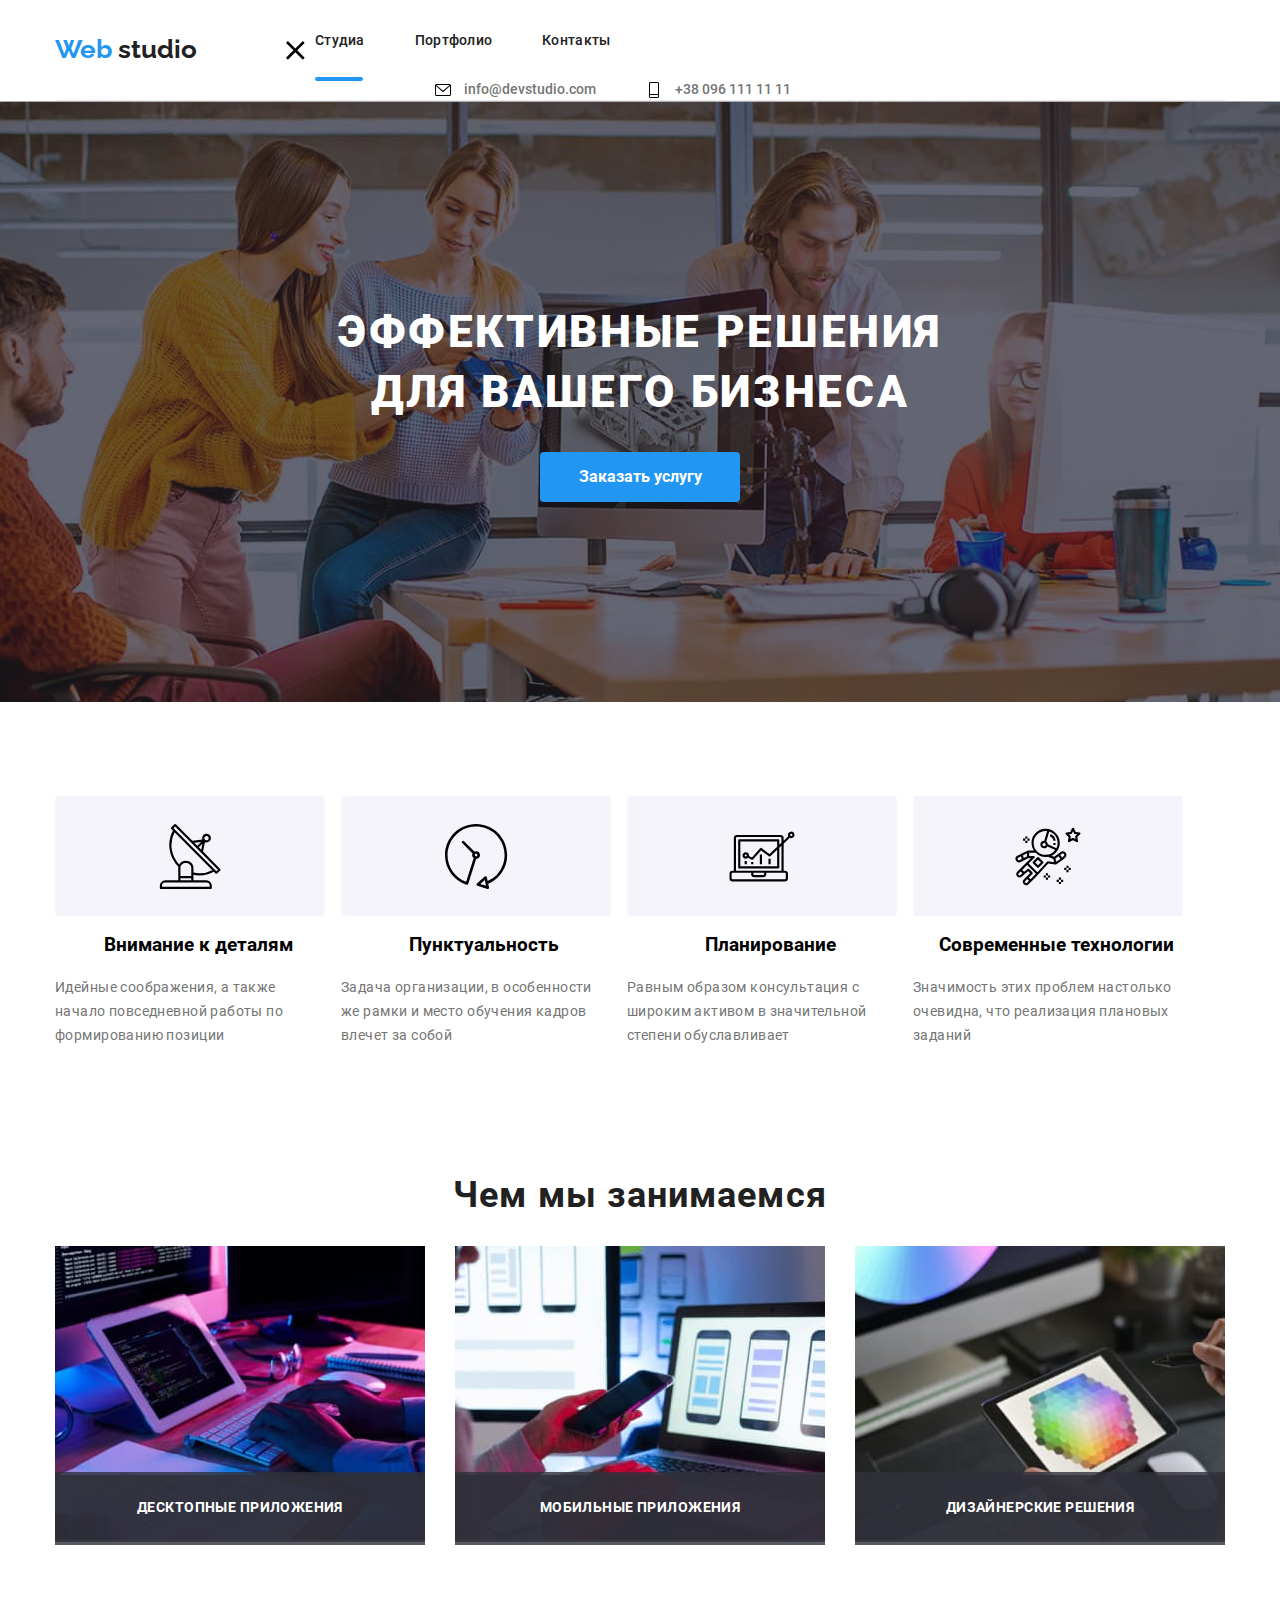
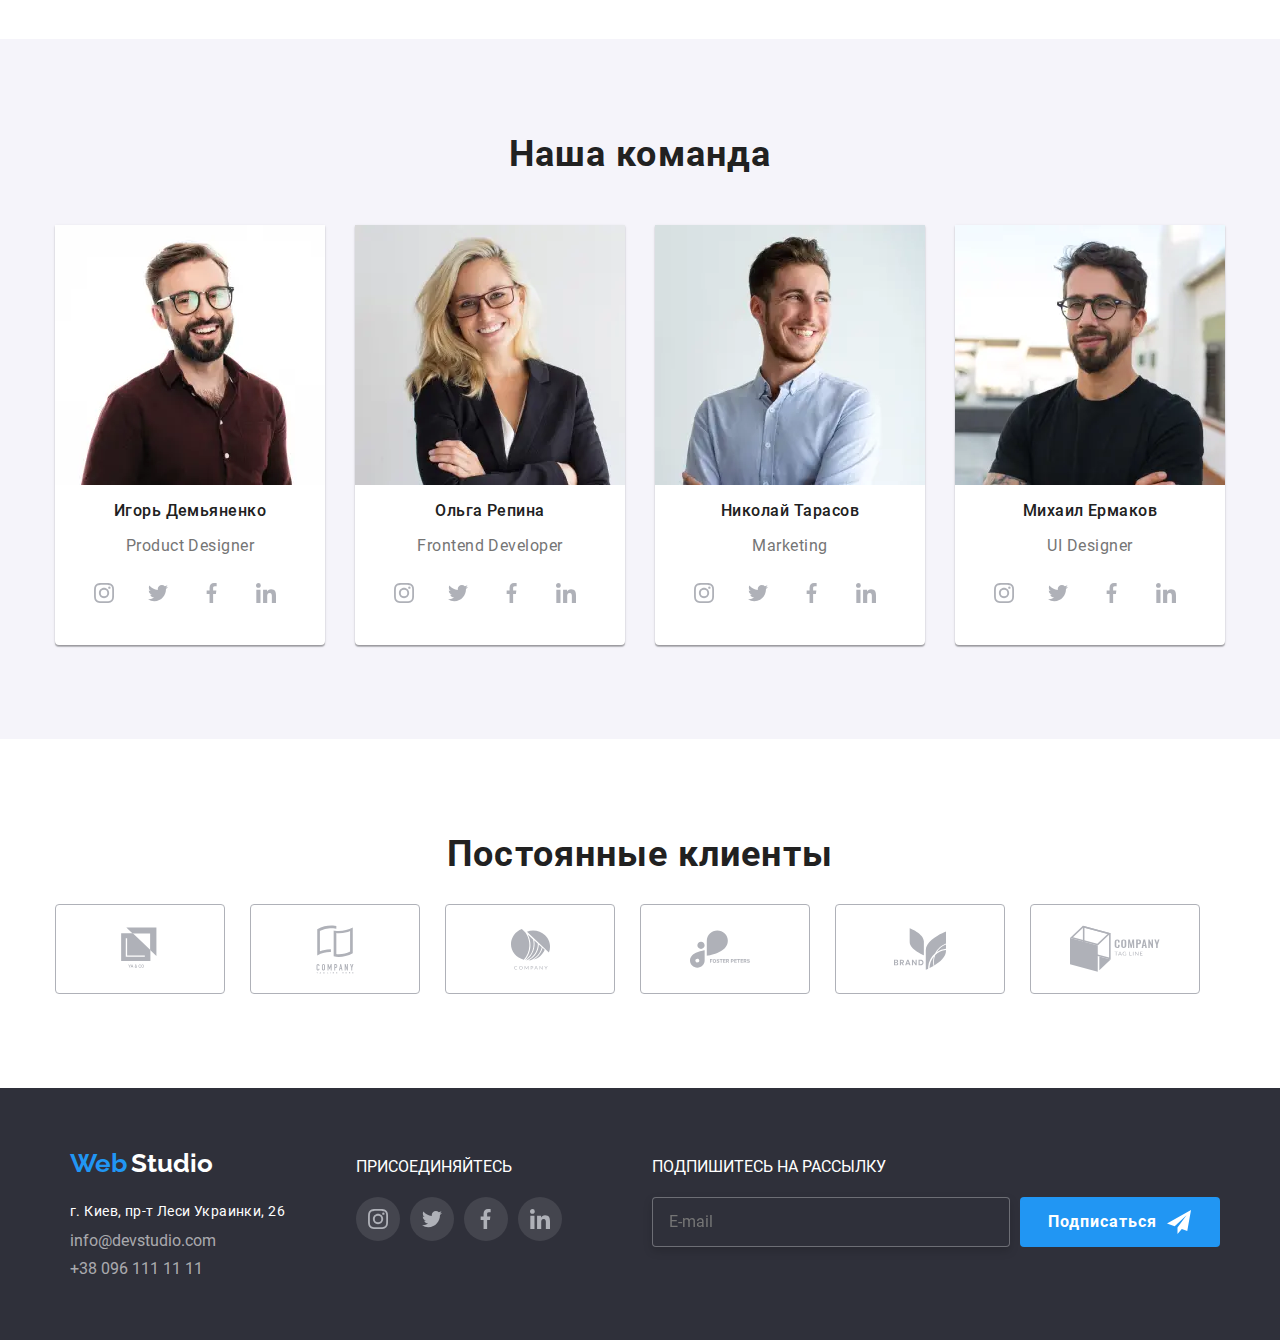
==== commit 99988675: "commit  21" ====
--- a/index.html
+++ b/index.html
@@ -24,36 +24,49 @@
             <span class="logo-header">Web </span
             ><span class="logotyp">studio</span>
           </a>
-          <ul class="site-nav list items">
-            <li class="header-item ">
-              <a href="./index.html" class="nav line">Студиa</a>
-            </li>
-            <li class="header-item">
-              <a href="./portfolio.html" class="nav">Портфолио</a>
-            </li>
-            <li class="header-item">
-              <a href="" class="nav">Контакты</a>
-            </li>
-          </ul>
-
-          <ul class="auth-nav list items">
-            <li class="header-item-second">
-              <a href="mailto:info@devstudio.com" class="email">
-                <svg class="icon-envelope" >
-                  <use href="./images/symbol-defsnew.svg#icon-envelope"></use>
-                </svg>
-                info@devstudio.com
-              </a>
-            </li>
-            <li class="header-item-second">
-              <a href="tel:+380961111111" class="telefon">
-                <svg class="icon-phone">
-                  <use href="./images/symbol-defsnew.svg#icon-phone"></use>
-                </svg>
-                +38 096 111 11 11
-              </a>
-            </li>
-          </ul>
+          <button
+           type="button"
+           class="menu-button is-open"
+           aria-expanded="false"
+           data-menu-button 
+            >
+            <svg width="40" height="40" aria-label="Переключатеь мобильного меню">
+              <use class="icon-cross" href="./images/help/sprite.svg#icon-cross"></use>
+              <use class="icon-menu" href="./images/help/sprite.svg#icon-menu" ></use>
+            </svg>
+          </button>
+          <div class="menu-container data-menu" >
+            <ul class="site-nav list items">
+              <li class="header-item ">
+                <a href="./index.html" class="nav line">Студиa</a>
+              </li>
+              <li class="header-item">
+                <a href="./portfolio.html" class="nav">Портфолио</a>
+              </li>
+              <li class="header-item">
+                <a href="" class="nav">Контакты</a>
+              </li>
+            </ul>
+
+            <ul class="auth-nav list items">
+              <li class="header-item-second">
+                <a href="mailto:info@devstudio.com" class="email">
+                  <svg class="icon-envelope" >
+                    <use href="./images/symbol-defsnew.svg#icon-envelope"></use>
+                  </svg>
+                  info@devstudio.com
+                </a>
+              </li>
+              <li class="header-item-second">
+                <a href="tel:+380961111111" class="telefon">
+                  <svg class="icon-phone">
+                    <use href="./images/symbol-defsnew.svg#icon-phone"></use>
+                  </svg>
+                  +38 096 111 11 11
+                </a>
+              </li>
+            </ul>
+          </div>
         </nav>
       </div>
     </header>
@@ -702,5 +715,6 @@
           </div>
         </div>
       <script src="./js/modal.js"></script>
+      <script src="./js/burger.js"></script>
       </body>
     </html>
--- a/css/main.min.css
+++ b/css/main.min.css
@@ -1,3 +1,3 @@
 @font-face{font-family:'Roboto';font-style:normal;font-weight:400;src:local("Roboto"),local("Roboto-Regular"),url("../font-facee/roboto-v20-latin_cyrillic-regular.woff2") format("woff2"),url("../font-facee/roboto-v20-latin_cyrillic-regular.woff") format("woff")}@font-face{font-family:'Roboto';font-style:normal;font-weight:500;src:local("Roboto Medium"),local("Roboto-Medium"),url("../font-facee/roboto-v20-latin_cyrillic-500.woff2") format("woff2"),url("../font-facee/roboto-v20-latin_cyrillic-500.woff") format("woff")}@font-face{font-family:'Roboto';font-style:normal;font-weight:700;src:local("Roboto Bold"),local("Roboto-Bold"),url("../font-facee/roboto-v20-latin_cyrillic-700.woff2") format("woff2"),url("../font-facee/roboto-v20-latin_cyrillic-700.woff") format("woff")}@font-face{font-family:'Roboto';font-style:normal;font-weight:900;src:local("Roboto Black"),local("Roboto-Black"),url("../font-facee/roboto-v20-latin_cyrillic-900.woff2") format("woff2"),url("../font-facee/roboto-v20-latin_cyrillic-900.woff") format("woff")}@font-face{font-family:'Raleway';font-style:normal;font-weight:700;src:local(""),url("../font-facee/raleway-v17-latin_cyrillic-700.woff2") format("woff2"),url("../font-facee/raleway-v17-latin_cyrillic-700.woff") format("woff")}.footer-icon,.social{display:-webkit-box;display:-ms-flexbox;display:flex}/*! modern-normalize v1.0.0 | MIT License | https://github.com/sindresorhus/modern-normalize */*,*::before,*::after{-webkit-box-sizing:border-box;box-sizing:border-box}:root{-moz-tab-size:4;-o-tab-size:4;tab-size:4}html{line-height:1.15;-webkit-text-size-adjust:100%}body{margin:0}body{font-family:system-ui,-apple-system,"Segoe UI",Roboto,Helvetica,Arial,sans-serif,"Apple Color Emoji","Segoe UI Emoji"}hr{height:0;color:inherit}abbr[title]{-webkit-text-decoration:underline dotted;text-decoration:underline dotted}b,strong{font-weight:bolder}code,kbd,samp,pre{font-family:ui-monospace, SFMono-Regular, Consolas, 'Liberation Mono', Menlo,- monospace;font-size:1em}small{font-size:80%}sub,sup{font-size:75%;line-height:0;position:relative;vertical-align:baseline}sub{bottom:-0.25em}sup{top:-0.5em}table{text-indent:0;border-color:inherit}button,input,optgroup,select,textarea{font-family:inherit;font-size:100%;line-height:1.15;margin:0}button,select{text-transform:none}button,[type='button'],[type='reset'],[type='submit']{-webkit-appearance:button}::-moz-focus-inner{border-style:none;padding:0}:-moz-focusring{outline:1px dotted ButtonText}:-moz-ui-invalid{box-shadow:none}legend{padding:0}progress{vertical-align:baseline}::-webkit-inner-spin-button,::-webkit-outer-spin-button{height:auto}[type='search']{-webkit-appearance:textfield;outline-offset:-2px}::-webkit-search-decoration{-webkit-appearance:none}::-webkit-file-upload-button{-webkit-appearance:button;font:inherit}summary{display:list-item}body{font-family:Roboto, sans-serif;margin:0}h1{font-family:Roboto, sans-serif;font-style:normal;font-weight:bold;font-size:18px;line-height:36px;color:#212121}p{margin:0}a{text-decoration:none}ul{list-style:none}.items{text-align:center;margin-top:0;margin-bottom:0;padding:0}@media screen and (min-width: 1200px){.items{display:-webkit-box;display:-ms-flexbox;display:flex}}.continer{padding-left:15px;padding-right:15px;margin-right:auto;margin-left:auto}@media screen and (min-width: 480px) and (max-width: 767px){.continer{width:480px}}@media screen and (min-width: 768px) and (max-width: 1199px){.continer{width:768px}}@media screen and (min-width: 1200px){.continer{width:1200px}}.logo-header,.logo-footer{font-family:Raleway, sans-serif;font-style:normal;font-weight:bold;font-size:26px;color:#2196f3}@media screen and (min-width: 768px) and (max-width: 1199px){.logo-header,.logo-footer{font-size:24px;line-height:28px;letter-spacing:0.03em}}.logotyp{font-family:Raleway, sans-serif;font-size:26px;color:#212121}@media screen and (min-width: 768px) and (max-width: 1199px){.logotyp{font-size:24px;line-height:28px;letter-spacing:0.03em}}.header-top{border-bottom:1px solid rgba(47,48,58,0.4)}.header-top a{font-family:Roboto;font-style:normal;font-weight:500;font-size:14px}@media screen and (min-width: 768px) and (max-width: 1199px){.header-top a{display:-webkit-box;display:-ms-flexbox;display:flex}}.nav{font-family:Roboto;font-style:normal;font-weight:500;font-size:14px;line-height:16px;letter-spacing:0.02em;display:block;padding-top:32px;padding-bottom:32px;color:#212121;-webkit-transition:color 250ms cubic-bezier(0.4, 0, 0.2, 1);transition:color 250ms cubic-bezier(0.4, 0, 0.2, 1)}.nav:hover{color:#2196f3}.telefon{color:#757575;padding-top:32px;padding-bottom:32px}.telefon:hover{fill:currentColor;color:#2196f3}@media screen and (min-width: 1200px){.telefon{padding-top:30px;padding-bottom:0}}@media screen and (min-width: 768px) and (max-width: 1199px){.telefon{padding-top:0px;padding-bottom:21px}}.email{color:#757575;padding-top:32px;padding-bottom:32px;display:inline;-webkit-box-pack:center;-ms-flex-pack:center;justify-content:center;-webkit-box-align:center;-ms-flex-align:center;align-items:center;-webkit-transition:color 250ms cubic-bezier(0.4, 0, 0.2, 1);transition:color 250ms cubic-bezier(0.4, 0, 0.2, 1)}.email:hover{fill:currentColor;color:#2196f3}@media screen and (min-width: 768px) and (max-width: 1199px){.email{padding-top:21px;padding-bottom:10px}}.flex-header{-webkit-box-align:center;-ms-flex-align:center;align-items:center;border-bottom:1px solid #ececec}@media screen and (min-width: 768px) and (max-width: 1199px){.flex-header{display:-webkit-box;display:-ms-flexbox;display:flex}}@media screen and (min-width: 1200px){.flex-header{display:-webkit-box;display:-ms-flexbox;display:flex}}.flex-header li{list-style-type:none}.site-nav .list{padding-top:31px;padding-bottom:31px;margin-top:0px;margin-bottom:0px;padding-left:0px;color:#212121;font-weight:500;font-size:14px;line-height:1.2;letter-spacing:0.02em}@media screen and (min-width: 768px) and (max-width: 1199px){.site-nav{display:-webkit-box;display:-ms-flexbox;display:flex}}@media screen and (min-width: 1200px){.site-nav{display:-webkit-box;display:-ms-flexbox;display:flex;margin-right:111px}}.line::after{display:block;content:'';position:absolute;top:77px;bottom:2px;height:4px;background:#2196f3;border-radius:2px}@media screen and (min-width: 768px) and (max-width: 1199px){.line::after{width:47px;top:86px}}@media screen and (min-width: 1200px){.line::after{width:48px}}.line-portfolio:after{display:block;content:'';position:absolute;top:77px;bottom:2px;height:4px;background:#2196f3;border-radius:2px}@media screen and (min-width: 768px) and (max-width: 1199px){.line-portfolio:after{width:75px;top:86px}}@media screen and (min-width: 1200px){.line-portfolio:after{width:78px}}.header-item{padding-right:50px;-webkit-transition:color 250ms cubic-bezier(0.4, 0, 0.2, 1);transition:color 250ms cubic-bezier(0.4, 0, 0.2, 1)}.header-item:last-child{margin-right:0}@media screen and (min-width: 768px) and (max-width: 1199px){.header-item:last-child{padding-right:0;margin-right:84px}}.header-item-second{-webkit-box-pack:end;-ms-flex-pack:end;justify-content:flex-end;margin-right:50px}.header-item-second:last-child{margin-right:0}.header-item-second a,use{-webkit-transition:color 250ms cubic-bezier(0.4, 0, 0.2, 1);transition:color 250ms cubic-bezier(0.4, 0, 0.2, 1)}.auth-nav{margin-left:auto;padding-left:0px}@media screen and (min-width: 1200px){.auth-nav{margin:0;padding:0;-webkit-box-align:baseline;-ms-flex-align:baseline;align-items:baseline;margin-left:120px}}.logotyp{margin-right:78px}.logotyp .logo-header{padding:25px 0}.section.service{padding-top:200px;padding-bottom:280px}@media screen and (max-width: 767px){.section.service{background-repeat:no-repeat;background-position:center;background-size:cover;background-image:-webkit-gradient(linear, left top, right top, from(rgba(47,48,58,0.4)), to(rgba(47,48,58,0.4))),url("../images/help/header/mobileheader/mobileheader.jpg");background-image:linear-gradient(to right, rgba(47,48,58,0.4), rgba(47,48,58,0.4)),url("../images/help/header/mobileheader/mobileheader.jpg");background-image:-webkit-gradient(linear, left top, right top, from(rgba(47,48,58,0.4)), to(rgba(47,48,58,0.4))),url("../images/help/header/mobileheader/mobileheaderwebp.webp");background-image:linear-gradient(to right, rgba(47,48,58,0.4), rgba(47,48,58,0.4)),url("../images/help/header/mobileheader/mobileheaderwebp.webp")}}@media screen and (max-width: 767px) and (min-device-pixel-ratio: 2), screen and (max-width: 767px) and (-webkit-min-device-pixel-ratio: 2), screen and (max-width: 767px) and (min-resolution: 192dpi), screen and (max-width: 767px) and (min-resolution: 2dppx){.section.service{background-image:-webkit-gradient(linear, left top, right top, from(rgba(47,48,58,0.4)), to(rgba(47,48,58,0.4))),url("../images/help/header/mobileheader/mobileheader@2x.jpg");background-image:linear-gradient(to right, rgba(47,48,58,0.4), rgba(47,48,58,0.4)),url("../images/help/header/mobileheader/mobileheader@2x.jpg");background-image:-webkit-gradient(linear, left top, right top, from(rgba(47,48,58,0.4)), to(rgba(47,48,58,0.4))),url("../images/help/header/mobileheader/mobileheader@2xwebp.webp");background-image:linear-gradient(to right, rgba(47,48,58,0.4), rgba(47,48,58,0.4)),url("../images/help/header/mobileheader/mobileheader@2xwebp.webp")}}@media screen and (max-width: 767px) and (min-device-pixel-ratio: 3), screen and (max-width: 767px) and (-webkit-min-device-pixel-ratio: 3), screen and (max-width: 767px) and (min-resolution: 288dpi), screen and (max-width: 767px) and (min-resolution: 3dppx){.section.service{background-image:-webkit-gradient(linear, left top, right top, from(rgba(47,48,58,0.4)), to(rgba(47,48,58,0.4))),url("../images/help/header/mobileheader/mobileheader@3x.jpg");background-image:linear-gradient(to right, rgba(47,48,58,0.4), rgba(47,48,58,0.4)),url("../images/help/header/mobileheader/mobileheader@3x.jpg");background-image:-webkit-gradient(linear, left top, right top, from(rgba(47,48,58,0.4)), to(rgba(47,48,58,0.4))),url("../images/help/header/mobileheader/mobileheader@3xwebp.webp");background-image:linear-gradient(to right, rgba(47,48,58,0.4), rgba(47,48,58,0.4)),url("../images/help/header/mobileheader/mobileheader@3xwebp.webp")}}@media screen and (min-width: 768px) and (max-width: 1199px){.section.service{max-width:100%;background-repeat:no-repeat;background-position:center;background-size:cover}}@media screen and (min-width: 768px) and (max-width: 1199px) and (min-device-pixel-ratio: 1), screen and (min-width: 768px) and (max-width: 1199px) and (-webkit-min-device-pixel-ratio: 1), screen and (min-width: 768px) and (max-width: 1199px) and (min-resolution: 96dpi), screen and (min-width: 768px) and (max-width: 1199px) and (min-resolution: 1dppx){.section.service{background-image:-webkit-gradient(linear, left top, right top, from(rgba(47,48,58,0.4)), to(rgba(47,48,58,0.4))),url("../images/help/header/tabletheader/tabletheader.jpg");background-image:linear-gradient(to right, rgba(47,48,58,0.4), rgba(47,48,58,0.4)),url("../images/help/header/tabletheader/tabletheader.jpg");background-image:-webkit-gradient(linear, left top, right top, from(rgba(47,48,58,0.4)), to(rgba(47,48,58,0.4))),url("../images/help/header/tabletheader/tabletheaderwebp.webp");background-image:linear-gradient(to right, rgba(47,48,58,0.4), rgba(47,48,58,0.4)),url("../images/help/header/tabletheader/tabletheaderwebp.webp")}}@media screen and (min-width: 768px) and (max-width: 1199px) and (min-device-pixel-ratio: 2), screen and (min-width: 768px) and (max-width: 1199px) and (-webkit-min-device-pixel-ratio: 2), screen and (min-width: 768px) and (max-width: 1199px) and (min-resolution: 192dpi), screen and (min-width: 768px) and (max-width: 1199px) and (min-resolution: 2dppx){.section.service{background-image:-webkit-gradient(linear, left top, right top, from(rgba(47,48,58,0.4)), to(rgba(47,48,58,0.4))),url("../images/help/header/tabletheader/tabletheader@2x.jpg");background-image:linear-gradient(to right, rgba(47,48,58,0.4), rgba(47,48,58,0.4)),url("../images/help/header/tabletheader/tabletheader@2x.jpg");background-image:-webkit-gradient(linear, left top, right top, from(rgba(47,48,58,0.4)), to(rgba(47,48,58,0.4))),url("../images/help/header/tabletheader/tabletheaderwebp@2x.webp");background-image:linear-gradient(to right, rgba(47,48,58,0.4), rgba(47,48,58,0.4)),url("../images/help/header/tabletheader/tabletheaderwebp@2x.webp")}}@media screen and (min-width: 768px) and (max-width: 1199px) and (min-device-pixel-ratio: 3), screen and (min-width: 768px) and (max-width: 1199px) and (-webkit-min-device-pixel-ratio: 3), screen and (min-width: 768px) and (max-width: 1199px) and (min-resolution: 288dpi), screen and (min-width: 768px) and (max-width: 1199px) and (min-resolution: 3dppx){.section.service{background-image:-webkit-gradient(linear, left top, right top, from(rgba(47,48,58,0.4)), to(rgba(47,48,58,0.4))),url("../images/help/header/tabletheader/tabletheader@3x.jpg");background-image:linear-gradient(to right, rgba(47,48,58,0.4), rgba(47,48,58,0.4)),url("../images/help/header/tabletheader/tabletheader@3x.jpg");background-image:-webkit-gradient(linear, left top, right top, from(rgba(47,48,58,0.4)), to(rgba(47,48,58,0.4))),url("../images/header/tabletheader/tabletheaderwebp@3x.webp");background-image:linear-gradient(to right, rgba(47,48,58,0.4), rgba(47,48,58,0.4)),url("../images/header/tabletheader/tabletheaderwebp@3x.webp")}}@media screen and (min-width: 1200px){.section.service{max-width:1600px;padding:200px 0;background-repeat:no-repeat;background-position:center;background-size:cover}}@media screen and (min-width: 1200px) and (min-device-pixel-ratio: 1), screen and (min-width: 1200px) and (-webkit-min-device-pixel-ratio: 1), screen and (min-width: 1200px) and (min-resolution: 96dpi), screen and (min-width: 1200px) and (min-resolution: 1dppx){.section.service{background-image:-webkit-gradient(linear, left top, right top, from(rgba(47,48,58,0.4)), to(rgba(47,48,58,0.4))),url("../images/help/header/laptopheader/laptopheaderwebp.webp");background-image:linear-gradient(to right, rgba(47,48,58,0.4), rgba(47,48,58,0.4)),url("../images/help/header/laptopheader/laptopheaderwebp.webp");background-image:-webkit-gradient(linear, left top, right top, from(rgba(47,48,58,0.4)), to(rgba(47,48,58,0.4))),url("../images/help/header/laptopheader/laptopheader.jpg");background-image:linear-gradient(to right, rgba(47,48,58,0.4), rgba(47,48,58,0.4)),url("../images/help/header/laptopheader/laptopheader.jpg")}}@media screen and (min-width: 1200px) and (min-device-pixel-ratio: 2), screen and (min-width: 1200px) and (-webkit-min-device-pixel-ratio: 2), screen and (min-width: 1200px) and (min-resolution: 192dpi), screen and (min-width: 1200px) and (min-resolution: 2dppx){.section.service{background-image:-webkit-gradient(linear, left top, right top, from(rgba(47,48,58,0.4)), to(rgba(47,48,58,0.4))),url("../images/help/header/laptopheader/laptopheader@2x.jpg");background-image:linear-gradient(to right, rgba(47,48,58,0.4), rgba(47,48,58,0.4)),url("../images/help/header/laptopheader/laptopheader@2x.jpg");background-image:-webkit-gradient(linear, left top, right top, from(rgba(47,48,58,0.4)), to(rgba(47,48,58,0.4))),url("../images/help/header/laptopheader/laptopheaderwebp@2x.webp");background-image:linear-gradient(to right, rgba(47,48,58,0.4), rgba(47,48,58,0.4)),url("../images/help/header/laptopheader/laptopheaderwebp@2x.webp")}}@media screen and (min-width: 1200px) and (min-device-pixel-ratio: 3), screen and (min-width: 1200px) and (-webkit-min-device-pixel-ratio: 3), screen and (min-width: 1200px) and (min-resolution: 288dpi), screen and (min-width: 1200px) and (min-resolution: 3dppx){.section.service{background-image:-webkit-gradient(linear, left top, right top, from(rgba(47,48,58,0.4)), to(rgba(47,48,58,0.4))),url("../images/help/header/laptopheader/laptopheader@3x.jpg");background-image:linear-gradient(to right, rgba(47,48,58,0.4), rgba(47,48,58,0.4)),url("../images/help/header/laptopheader/laptopheader@3x.jpg");background-image:-webkit-gradient(linear, left top, right top, from(rgba(47,48,58,0.4)), to(rgba(47,48,58,0.4))),url("../images/help/header/laptopheader/laptopheaderwebp@3x.webp");background-image:linear-gradient(to right, rgba(47,48,58,0.4), rgba(47,48,58,0.4)),url("../images/help/header/laptopheader/laptopheaderwebp@3x.webp")}}.btn-centr{width:200px;font-weight:bold;font-size:16px;line-height:30px;height:50px;background:#2196f3;border:none;border-radius:4px;color:#fff;display:block;margin-right:auto;margin-left:auto}.btn{background:#2196f3;color:#ffffff}.caption{font-weight:900;font-size:44px;line-height:60px;letter-spacing:0.06em;text-transform:uppercase;color:#fff;text-align:center;margin:0;margin-bottom:30px}@media screen and (max-width: 767px){.caption{font-size:26px;line-height:42px;letter-spacing:0.06em}}@media screen and (min-width: 768px) and (max-width: 1199px){.caption{height:84px;font-size:26px;line-height:42px}}@media screen and (max-width: 767px){.section.elements .headline{font-weight:bold;font-size:14px;line-height:16px;letter-spacing:0.03em;text-transform:uppercase;color:#212121;margin-top:30px;margin-bottom:10px}.section.elements p{font-weight:normal;font-size:14px;line-height:24px;letter-spacing:0.03em;color:#757575}}@media screen and (min-width: 768px) and (max-width: 1199px){.headline{text-align:left}}.elements{padding-bottom:94px;padding-top:94px}@media screen and (max-width: 767px){.elements{padding-bottom:60px;padding-top:60px}}@media screen and (min-width: 768px) and (max-width: 1199px){.elements{padding-bottom:60px;padding-top:60px}}@media screen and (min-width: 768px) and (max-width: 1199px){.aggregate{display:-webkit-box;display:-ms-flexbox;display:flex;-ms-flex-wrap:wrap;flex-wrap:wrap}}@media screen and (min-width: 768px) and (max-width: 1199px){.detals{width:calc((100% - 4 * 15px) / 2);margin:15px}}.detals.detals.detals{margin-bottom:30px}.icon-centr{height:65px}.bacground-icons{background-color:#f5f4fa;border-radius:4px;height:120px;-webkit-box-align:center;-ms-flex-align:center;align-items:center;-webkit-box-pack:center;-ms-flex-pack:center;justify-content:center;justify-content:center;height:120px;background-color:#f5f4fa}@media screen and (max-width: 767px){.bacground-icons{display:-webkit-box;display:-ms-flexbox;display:flex}}@media screen and (min-width: 768px) and (max-width: 1199px){.bacground-icons{display:-webkit-box;display:-ms-flexbox;display:flex}}@media screen and (min-width: 1200px){.bacground-icons{width:270px;display:-webkit-box;display:-ms-flexbox;display:flex}}.text-aggregate{font-family:Roboto;font-style:normal;letter-spacing:0.03em;font-weight:normal;font-size:14px;line-height:24px;letter-spacing:0.03em;color:#757575;text-align:left;width:100%}@media screen and (max-width: 767px){.text-aggregate{width:450px;height:50px}}@media screen and (min-width: 768px) and (max-width: 1199px){.text-aggregate{width:354px;height:50px}}@media screen and (min-width: 1200px){.text-aggregate{width:270px;height:75px}}.text-aggregate:last-child{margin-right:16px}.section.java{padding-bottom:94px}@media screen and (max-width: 767px){.section.java{display:none}}@media screen and (min-width: 768px) and (max-width: 1199px){.section.java{display:none}}.desc{position:absolute;font-family:Roboto;font-style:normal;font-weight:bold;font-size:14px;line-height:16px;letter-spacing:0.03em;text-transform:uppercase;margin-top:0;margin-bottom:0;color:#ffffff;-webkit-box-align:center;-ms-flex-align:center;align-items:center;-webkit-box-pack:center;-ms-flex-pack:center;justify-content:center;bottom:3px;height:70px;background:rgba(47,48,58,0.8)}@media screen and (min-width: 1200px){.desc{display:-webkit-box;display:-ms-flexbox;display:flex;width:370px}}.subject{font-weight:bold;font-size:36px;line-height:42px;letter-spacing:0.03em;color:#212121;text-align:center;margin-top:0}.help{padding-bottom:94px}.applications{position:relative;margin:0;width:calc((100% - 60px) / 2)}@media screen and (min-width: 1200px){.applications{display:-webkit-box;display:-ms-flexbox;display:flex}}.applications .content-java{margin-right:30px}h2,.our-team{font-weight:bold;font-size:36px;line-height:42px;letter-spacing:0.03em;color:#212121;text-align:center;display:block}@media screen and (max-width: 1199px){h2,.our-team{font-size:28px}}.name-team{font-weight:500;font-size:16px;line-height:19px;letter-spacing:0.03em;color:#212121;text-align:center}.social-links{height:44px;-webkit-box-align:center;-ms-flex-align:center;align-items:center;-webkit-box-pack:center;-ms-flex-pack:center;justify-content:center;color:#afb1b8;fill:currentColor;display:-webkit-box;display:-ms-flexbox;display:flex;width:44px}.social-links:hover{border-radius:50%;background-color:#2196f3;color:#ffffff;-webkit-transition:background-color 250ms cubic-bezier(0.4, 0, 0.2, 1),background-color 250ms cubic-bezier(0.4, 0, 0.2, 1);transition:background-color 250ms cubic-bezier(0.4, 0, 0.2, 1),background-color 250ms cubic-bezier(0.4, 0, 0.2, 1)}.social-links-margin{background:rgba(255,255,255,0.1);border-radius:50%;margin-right:10px}.team.our-people{padding-top:94px;padding-bottom:94px}@media screen and (max-width: 768px){.team.our-people{padding-bottom:60px;padding-top:60px}}.team.our-people{background-color:#f5f4fa}.workers{background:#f5f4fa}@media screen and (min-width: 768px) and (max-width: 1199px){.workers{display:-webkit-box;display:-ms-flexbox;display:flex;-ms-flex-wrap:wrap;flex-wrap:wrap}}@media screen and (min-width: 1200px){.workers{display:-webkit-box;display:-ms-flexbox;display:flex;-ms-flex-wrap:inherit;flex-wrap:inherit}}.perfect.our-team{margin-bottom:50px}.perfect.our-team{margin-top:0}.workers p{font-weight:normal;font-size:16px;line-height:19px;text-align:center;letter-spacing:0.03em;text-align:center;color:#757575;margin-bottom:16px}.continer .people{background-color:#fff;margin-right:30px}@media screen and (min-width: 768px) and (max-width: 1199px){.continer .people{margin-right:15px;margin-left:15px;width:44%;margin-bottom:30px}}@media screen and (min-width: 1200px){.continer .people{width:calc((100% - 90px) / 3)}}@media screen and (max-width: 768px){.continer .people{margin-bottom:30px}}.people ul{-webkit-box-pack:center;-ms-flex-pack:center;justify-content:center}@media screen and (min-width: 1200px){.people ul{display:-webkit-box;display:-ms-flexbox;display:flex}}.people{background-color:red;-webkit-box-shadow:0px 1px 3px rgba(0,0,0,0.12),0px 1px 1px rgba(0,0,0,0.14),0px 2px 1px rgba(0,0,0,0.2);box-shadow:0px 1px 3px rgba(0,0,0,0.12),0px 1px 1px rgba(0,0,0,0.14),0px 2px 1px rgba(0,0,0,0.2);border-radius:0px 0px 4px 4px;padding-bottom:30px}.people:last-child{margin-right:0}.people li{margin-right:10px}.team-hover:hover{background:#f5f4fa}.icon-envelope{vertical-align:middle;height:20px;width:16px;margin-right:10px}@media screen and (min-width: 768px) and (max-width: 1199px){.icon-envelope{height:18px;width:14px}}.icon-phone{vertical-align:middle;height:20px;width:16px;margin-right:10px}@media screen and (min-width: 768px) and (max-width: 1199px){.icon-phone{height:18px;width:16px}}.footer-icon{-webkit-box-align:center;-ms-flex-align:center;align-items:center;-webkit-box-pack:center;-ms-flex-pack:center;justify-content:center;-webkit-box-sizing:border-box;box-sizing:border-box;border-radius:4px}.social{height:20px;width:20px}.icon_team{display:-webkit-box;display:-ms-flexbox;display:flex}.icon-box{fill:#afb1b8;display:block;color:#afb1b8}.icon-box:hover{fill:#2196f3;-webkit-transition:fill 250ms cubic-bezier(0.4, 0, 0.2, 1),border 250ms cubic-bezier(0.4, 0, 0.2, 1);transition:fill 250ms cubic-bezier(0.4, 0, 0.2, 1),border 250ms cubic-bezier(0.4, 0, 0.2, 1)}.firm1{height:48px}@media screen and (min-width: 1200px){.firm1{width:43px}}.firm2{height:61px}@media screen and (min-width: 1200px){.firm2{width:48px}}.firm3{height:43px}@media screen and (min-width: 1200px){.firm3{width:41px}}.firm4{height:79px}@media screen and (min-width: 1200px){.firm4{width:71px}}.firm5{display:block;height:52px}@media screen and (min-width: 1200px){.firm5{width:64px}}.firm6{display:block;height:90px}@media screen and (min-width: 1200px){.firm6{width:170px}}.box{-webkit-box-align:center;-ms-flex-align:center;align-items:center;-webkit-box-pack:center;-ms-flex-pack:center;justify-content:center;border:1px solid #afb1b8;-webkit-box-sizing:border-box;box-sizing:border-box;border-radius:4px;margin-right:30px;height:90px}@media screen and (min-width: 768px) and (max-width: 1199px){.box{width:226px;display:-webkit-box;display:-ms-flexbox;display:flex}}@media screen and (min-width: 1200px){.box{width:170px;display:-webkit-box;display:-ms-flexbox;display:flex}}@media screen and (max-width: 767px){.box{width:210px;height:90px;display:-webkit-box;display:-ms-flexbox;display:flex;-ms-flex-wrap:wrap;flex-wrap:wrap}}.box:last-child{margin-right:0}.column{width:calc(150px / 6);width:100%;margin-right:30px;margin-bottom:30px}@media screen and (min-width: 1200px){.column{display:-webkit-box;display:-ms-flexbox;display:flex;margin:0}}@media screen and (max-width: 1199px){.column{font-size:28px}}@media screen and (min-width: 768px) and (max-width: 1199px){.column{width:calc((100% - 3 * 30px) / 3);margin-right:30px;margin-bottom:30px}}.column:nth-last-child(2n+1){margin-right:0px}@media screen and (min-width: 768px) and (max-width: 1199px){.column:nth-last-child(2n+1){margin-right:30px}}.column:nth-last-child(-n+2){margin-bottom:0px}.box:hover{color:#2196f3;border:1px solid #2196f3;-webkit-transition:color 250ms cubic-bezier(0.4, 0, 0.2, 1),background-color 250ms cubic-bezier(0.4, 0, 0.2, 1),border-radius 250ms cubic-bezier(0.4, 0, 0.2, 1);transition:color 250ms cubic-bezier(0.4, 0, 0.2, 1),background-color 250ms cubic-bezier(0.4, 0, 0.2, 1),border-radius 250ms cubic-bezier(0.4, 0, 0.2, 1)}.box:hover:hover{-webkit-transition:fill 250ms cubic-bezier(0.4, 0, 0.2, 1),border 250ms cubic-bezier(0.4, 0, 0.2, 1);transition:fill 250ms cubic-bezier(0.4, 0, 0.2, 1),border 250ms cubic-bezier(0.4, 0, 0.2, 1)}.box:hover .icon-box{fill:#2196f3}.regular{padding-top:94px;padding-bottom:94px}@media screen and (min-width: 768px) and (max-width: 1199px){.regular{padding-top:60px;padding-bottom:60px}}.our-clients.centr{margin-top:0}.regular-clients{margin-top:0;display:-webkit-box;display:-ms-flexbox;display:flex;-ms-flex-wrap:wrap;flex-wrap:wrap}@media screen and (min-width: 1200px){.regular-clients{display:-webkit-box;display:-ms-flexbox;display:flex;-ms-flex-wrap:inherit;flex-wrap:inherit}}.footer{background:#2f303a}.backdrop{position:fixed;top:0;left:0;right:0;bottom:0;background:rgba(0,0,0,0.2);opacity:1;-webkit-transition:opacity 250ms cubic-bezier(0.4, 0, 0.2, 1);transition:opacity 250ms cubic-bezier(0.4, 0, 0.2, 1)}h2 .our-clients{font-weight:bold;font-size:36px;line-height:42px;letter-spacing:0.03em;color:#212121}.images{margin:5px;padding-left:0;list-style-type:none}@media screen and (min-width: 1200px){.images{display:-webkit-box;display:-ms-flexbox;display:flex;-ms-flex-wrap:wrap;flex-wrap:wrap}}@media screen and (min-width: 768px) and (max-width: 1199px){.images{display:-webkit-box;display:-ms-flexbox;display:flex;-ms-flex-wrap:wrap;flex-wrap:wrap;margin:0;margin-bottom:60px}}@media screen and (min-width: 1200px){.images ul{display:-webkit-box;display:-ms-flexbox;display:flex;-ms-flex-wrap:wrap;flex-wrap:wrap}}.item{position:relative;margin-right:30px;margin-bottom:30px;border:1px solid #eeeeee;-webkit-box-sizing:border-box;box-sizing:border-box}@media screen and (max-width: 767px){.item{width:100%}}@media screen and (min-width: 768px) and (max-width: 1199px){.item{width:calc((100% - 30px) / 2);margin:7px}.item:last-child{margin-bottom:0}}@media screen and (min-width: 1200px){.item{width:calc((100% - 60px) / 3)}}.item:hover{-webkit-box-shadow:1px 4px 6px rgba(0,0,0,0.16),0px 4px 4px rgba(0,0,0,0.06),0px 1px 1px rgba(0,0,0,0.12);box-shadow:1px 4px 6px rgba(0,0,0,0.16),0px 4px 4px rgba(0,0,0,0.06),0px 1px 1px rgba(0,0,0,0.12)}.images h2{font-weight:bold;font-size:18px;line-height:36px;margin-left:24px;margin-bottom:4px;text-align:left}.item-paragraph{font-family:Roboto, sans-serif;font-style:normal;font-weight:normal;font-size:16px;line-height:30px;color:#757575;margin-left:24px;margin-top:0;margin-bottom:0;padding-bottom:20px}.technical{position:relative;-webkit-box-sizing:border-box;box-sizing:border-box;height:294px;overflow:hidden}@media screen and (min-width: 1200px){.technical{width:100%}}.img{display:block}@media screen and (max-width: 767px){.img{width:450px}}@media screen and (min-width: 768px) and (max-width: 1199px){.img{width:100%}}.texnocriak{position:absolute;display:block;top:0;margin:0;height:294px;padding:63px 24px;font-weight:normal;font-size:18px;line-height:1.55;color:#ffffff;letter-spacing:0.03em;background:rgba(33,150,243,0.9);-webkit-transform:translateY(100%);transform:translateY(100%);-webkit-transition:-webkit-transform 250ms cubic-bezier(0.4, 0, 0.2, 1);transition:-webkit-transform 250ms cubic-bezier(0.4, 0, 0.2, 1);transition:transform 250ms cubic-bezier(0.4, 0, 0.2, 1);transition:transform 250ms cubic-bezier(0.4, 0, 0.2, 1), -webkit-transform 250ms cubic-bezier(0.4, 0, 0.2, 1)}.item-links:hover .texnocriak{-webkit-transform:translateY(0);transform:translateY(0)}@media screen and (min-width: 1200px){.item:nth-child(3n){margin-right:0}}.item-title{margin-top:20px}@media screen and (max-width: 767px){.flex-continier{padding-top:60px;padding-bottom:60px}}@media screen and (min-width: 1200px){.flex-continier{padding-top:94px;padding-bottom:94px}}.button{font-weight:500;font-size:16px;line-height:26px;text-align:center;background:#f5f4fa;border:none;border-radius:4px;padding:6px 22px;-webkit-transition:background-color 250ms cubic-bezier(0.4, 0, 0.2, 1);transition:background-color 250ms cubic-bezier(0.4, 0, 0.2, 1)}@media screen and (max-width: 767px){.button{margin-bottom:15px}}.button-menu{-webkit-box-pack:center;-ms-flex-pack:center;justify-content:center;margin-bottom:50px;padding-left:0}@media screen and (min-width: 1200px){.button-menu{display:-webkit-box;display:-ms-flexbox;display:flex}}@media screen and (min-width: 768px) and (max-width: 1199px){.button-menu{display:-webkit-box;display:-ms-flexbox;display:flex;margin:0;padding-top:60px;padding-bottom:30px}}@media screen and (max-width: 767px){.button-menu{display:-webkit-box;display:-ms-flexbox;display:flex;-ms-flex-wrap:wrap;flex-wrap:wrap;-webkit-box-pack:start;-ms-flex-pack:start;justify-content:flex-start;margin-bottom:31px}}.button-item{margin-right:8px}.button-item:last-child{margin-right:0px}.main{font-weight:500;font-size:16px;line-height:26px;color:#212121}.button:hover{color:#ffffff;background-color:#2196f3;-webkit-box-shadow:0px 3px 1px rgba(0,0,0,0.1),0px 1px 2px rgba(0,0,0,0.08),0px 2px 2px rgba(0,0,0,0.12);box-shadow:0px 3px 1px rgba(0,0,0,0.1),0px 1px 2px rgba(0,0,0,0.08),0px 2px 2px rgba(0,0,0,0.12)}.button:hover:focus{color:#f5f4fa}.messenger{color:#ffffff}@media screen and (min-width: 768px) and (max-width: 1199px){.footer-adress{margin-left:76px;margin-top:60px;margin-right:165px}}@media screen and (min-width: 1200px){.footer-adress{margin-left:15px;margin-right:70px;margin-bottom:50px}}.logo-footer,.logo-second{font-family:Raleway;font-style:normal;font-weight:bold;font-size:26px;line-height:31px;display:inline-block;padding-top:60px}@media screen and (min-width: 768px) and (max-width: 1199px){.logo-footer,.logo-second{font-size:24px}}.logo-second{font-size:26px;color:#ffffff}@media screen and (min-width: 768px) and (max-width: 1199px){.logo-second{font-size:24px}}.footer-nav{font-style:normal;display:block;color:rgba(255,255,255,0.6);margin-bottom:9px}@media screen and (max-width: 767px){.footer-nav{margin-bottom:8px}}@media screen and (min-width: 768px) and (max-width: 1199px){.footer-nav{margin-bottom:8px}}.footer-nav:last-child{margin-bottom:0}@media screen and (max-width: 767px){.footer-nav:last-child{margin-bottom:60px}}@media screen and (min-width: 768px) and (max-width: 1199px){.footer-nav:last-child{margin-bottom:60px}}.footer-messenger{-webkit-box-pack:center;-ms-flex-pack:center;justify-content:center;-webkit-box-align:center;-ms-flex-align:center;align-items:center}@media screen and (min-width: 768px) and (max-width: 1199px){.footer-messenger{margin-top:65px;margin-right:65px}}@media screen and (min-width: 1200px){.footer-messenger{margin-right:80px}}.position{display:block;-webkit-box-align:center;-ms-flex-align:center;align-items:center;margin-right:0}@media screen and (min-width: 768px) and (max-width: 1199px){.position{-ms-flex-wrap:wrap;flex-wrap:wrap}}@media screen and (min-width: 1200px){.position{-ms-flex-wrap:wrap;flex-wrap:wrap}}.footer-text{display:block;text-transform:uppercase;color:#ffffff;margin-bottom:20px}@media screen and (max-width: 767px){.footer-text{font-size:14px;letter-spacing:0.03em}}@media screen and (min-width: 768px) and (max-width: 1199px){.footer-text{font-size:14px;letter-spacing:0.03em}}@media screen and (min-width: 1200px){.footer-text{margin-right:18px}}.email-footer{padding:16px;width:100%;margin-bottom:20px;height:50px;border:1px solid rgba(255,255,255,0.3);-webkit-box-sizing:border-box;box-sizing:border-box;-webkit-filter:drop-shadow(0px 4px 4px rgba(0,0,0,0.15));filter:drop-shadow(0px 4px 4px rgba(0,0,0,0.15));border-radius:4px;background:#2f303a;color:#fff}@media screen and (min-width: 1200px){.email-footer{margin-right:4px;width:358px}}@media screen and (min-width: 768px) and (max-width: 1199px){.email-footer{width:450px}}.button-footer{font-weight:bold;font-size:16px;line-height:30px}.send-icon{margin-left:10px}.disc{-webkit-box-pack:start;-ms-flex-pack:start;justify-content:start;padding-left:0}@media screen and (min-width: 1200px){.disc{display:-webkit-box;display:-ms-flexbox;display:flex}}@media screen and (max-width: 1199px){.disc{display:-webkit-box;display:-ms-flexbox;display:flex;-webkit-box-pack:center;-ms-flex-pack:center;justify-content:center;margin-bottom:60px}}.footer-content{position:relative;height:252px;-webkit-box-align:baseline;-ms-flex-align:baseline;align-items:baseline}@media screen and (min-width: 1200px){.footer-content{display:-webkit-box;display:-ms-flexbox;display:flex}}@media screen and (min-width: 768px) and (max-width: 1199px){.footer-content{display:-webkit-box;display:-ms-flexbox;display:flex;-ms-flex-wrap:wrap;flex-wrap:wrap;text-align:center;height:603px}}@media screen and (max-width: 767px){.footer-content{text-align:center;height:603px}}@media screen and (min-width: 1200px){.footer-mess{display:-webkit-box;display:-ms-flexbox;display:flex}}@media screen and (min-width: 768px) and (max-width: 1199px){.footer-mess{display:-webkit-box;display:-ms-flexbox;display:flex}}.top{font-style:normal;margin-top:20px;margin-bottom:9px;color:#fff}@media screen and (min-width: 767px){.top{font-size:24px}}@media screen and (min-width: 768px) and (max-width: 1199px){.top{text-align:center;font-size:24px}}.small{font-size:14px;line-height:24px;letter-spacing:0.03em}@media screen and (min-width: 1200px){.small{width:216px}}.button-footer{display:-webkit-box;display:-ms-flexbox;display:flex;-webkit-box-align:center;-ms-flex-align:center;align-items:center;-webkit-box-pack:center;-ms-flex-pack:center;justify-content:center;margin-right:auto;margin-left:auto;width:200px;height:50px;color:#fff;background-color:#2196f3;border-radius:4px;border:none;cursor:pointer;font-weight:bold;font-size:16px;line-height:1.88;letter-spacing:0.06em;outline:none}@media screen and (min-width: 768px) and (max-width: 1199px){.button-footer{margin-bottom:60px}}@media screen and (min-width: 1200px){.button-footer{display:-webkit-box;display:-ms-flexbox;display:flex}}@media screen and (min-width: 768px) and (max-width: 1199px){.footer-end{margin-left:166px;margin-top:60px}}@media screen and (min-width: 1200px){.footer-end{display:-webkit-box;display:-ms-flexbox;display:flex;-ms-flex-wrap:wrap;flex-wrap:wrap}}.backdrop.is-hidden{visibility:hidden;pointer-events:none;opacity:0}.modal{position:absolute;top:50%;left:50%;-webkit-transform:translate(-50%, -50%);transform:translate(-50%, -50%);width:528px;height:581px;background:#ffffff;-webkit-box-shadow:0px 1px 3px rgba(0,0,0,0.12),0px 1px 1px rgba(0,0,0,0.14),0px 2px 1px rgba(0,0,0,0.2);box-shadow:0px 1px 3px rgba(0,0,0,0.12),0px 1px 1px rgba(0,0,0,0.14),0px 2px 1px rgba(0,0,0,0.2);border-radius:4px}@media screen and (max-width: 767px){.modal{width:450px;height:609px}}.text-modal{font-size:20px;line-height:23px;text-align:center;letter-spacing:0.03em;margin:40px 40px 12px 40px}@media screen and (max-width: 767px){.text-modal{line-height:30px}}.text-span{display:block;font-family:Roboto;font-style:normal;font-weight:normal;font-size:12px;line-height:14px;margin-bottom:4px;letter-spacing:0.01em;color:#757575}.btn-close{position:absolute;top:8px;right:8px;height:30px;width:30px;border-radius:50%;background:#ffffff;border:1px solid rgba(0,0,0,0.1);-webkit-box-sizing:border-box;box-sizing:border-box}.form{position:relative;padding:0 20px;margin:0 20px}.contact-us{padding-left:42px;margin-bottom:10px;width:100%;height:40px;border:1px solid rgba(33,33,33,0.2);-webkit-box-sizing:border-box;box-sizing:border-box;border-radius:4px;-webkit-transition:border-color 250ms cubic-bezier(0.4, 0, 0.2, 1),background-color 250ms cubic-bezier(0.4, 0, 0.2, 1),background-size 250ms cubic-bezier(0.4, 0, 0.2, 1),background-size 250ms cubic-bezier(0.4, 0, 0.2, 1);transition:border-color 250ms cubic-bezier(0.4, 0, 0.2, 1),background-color 250ms cubic-bezier(0.4, 0, 0.2, 1),background-size 250ms cubic-bezier(0.4, 0, 0.2, 1),background-size 250ms cubic-bezier(0.4, 0, 0.2, 1)}.contact-us:focus,.contact-us:hover,.textarea:focus,.textarea:hover{border:1px solid #2196f3;outline:none}.icons-modal-man:focus,.icons-modal-man:hover,.icons-modal-call:focus,.icons-modal-call:hover,.icons-modal-sms:focus,.icons-modal-sms:hover{fill:#2196f3;cursor:pointer}.icons-modal-man{position:absolute;top:28px;left:39px;margin-right:10px}.icons-modal-call{position:absolute;top:94px;left:39px}.icons-modal-sms{position:absolute;top:163px;left:39px}.comment{width:528px;height:581px}.textarea{width:448px;height:120px;margin-bottom:20px;padding:12px 16px;margin-right:39px;border:1px solid rgba(33,33,33,0.2);-webkit-box-sizing:border-box;box-sizing:border-box;border-radius:4px;-webkit-transition:border-color 250ms cubic-bezier(0.4, 0, 0.2, 1),background-color 250ms cubic-bezier(0.4, 0, 0.2, 1),background-size 250ms cubic-bezier(0.4, 0, 0.2, 1),background-size 250ms cubic-bezier(0.4, 0, 0.2, 1);transition:border-color 250ms cubic-bezier(0.4, 0, 0.2, 1),background-color 250ms cubic-bezier(0.4, 0, 0.2, 1),background-size 250ms cubic-bezier(0.4, 0, 0.2, 1),background-size 250ms cubic-bezier(0.4, 0, 0.2, 1)}@media screen and (max-width: 767px){.textarea{width:100%}}.coments{font-weight:normal;font-size:12px;line-height:14px;letter-spacing:0.01em;color:#757575;display:block;margin-bottom:4px}.contact{font-weight:normal;font-size:14px;line-height:1.71;color:#757575;margin-top:0;margin-left:42px}@media screen and (max-width: 767px){.contact{font-size:12px;line-height:14px;margin-left:27px}}.contact-text{font-weight:400;color:#2196f3;text-decoration:underline}.checkbox{position:absolute;left:32px;-webkit-appearance:none;-moz-appearance:none;appearance:none;-webkit-transition:border-color 250ms cubic-bezier(0.4, 0, 0.2, 1),background-color 250ms cubic-bezier(0.4, 0, 0.2, 1),background-size 250ms cubic-bezier(0.4, 0, 0.2, 1),background-size 250ms cubic-bezier(0.4, 0, 0.2, 1);transition:border-color 250ms cubic-bezier(0.4, 0, 0.2, 1),background-color 250ms cubic-bezier(0.4, 0, 0.2, 1),background-size 250ms cubic-bezier(0.4, 0, 0.2, 1),background-size 250ms cubic-bezier(0.4, 0, 0.2, 1)}.checkbox:checked+.check_box{background-image:url(../images/icon-check.svg);background-color:#2196f3;background-size:contain;border-radius:2px}.check_box{position:absolute;width:16px;height:15px;left:32px;bottom:84px;background-image:url(../images/kwadrat.svg);margin-right:-7px}@media screen and (max-width: 767px){.check_box{bottom:83px;left:21px}}.modal-button{font-style:normal;font-weight:bold;font-size:16px;line-height:30px;margin-top:30px;margin-left:124px;-webkit-box-pack:center;-ms-flex-pack:center;justify-content:center;letter-spacing:0.06em;color:#ffffff;width:200px;height:50px;background:#2196f3;-webkit-box-shadow:0px 4px 4px rgba(0,0,0,0.15);box-shadow:0px 4px 4px rgba(0,0,0,0.15);border-radius:4px;border:none}.modal-button:hover{cursor:pointer}@media screen and (max-width: 767px){.modal-button{margin-left:82px}}.team-foto{display:block;width:100%;height:auto}.project-img{display:block;width:100%;height:auto}.titles{position:absolute;width:370px;height:70px;bottom:0;background:rgba(47,48,58,0.8)}
+ monospace;font-size:1em}small{font-size:80%}sub,sup{font-size:75%;line-height:0;position:relative;vertical-align:baseline}sub{bottom:-0.25em}sup{top:-0.5em}table{text-indent:0;border-color:inherit}button,input,optgroup,select,textarea{font-family:inherit;font-size:100%;line-height:1.15;margin:0}button,select{text-transform:none}button,[type='button'],[type='reset'],[type='submit']{-webkit-appearance:button}::-moz-focus-inner{border-style:none;padding:0}:-moz-focusring{outline:1px dotted ButtonText}:-moz-ui-invalid{box-shadow:none}legend{padding:0}progress{vertical-align:baseline}::-webkit-inner-spin-button,::-webkit-outer-spin-button{height:auto}[type='search']{-webkit-appearance:textfield;outline-offset:-2px}::-webkit-search-decoration{-webkit-appearance:none}::-webkit-file-upload-button{-webkit-appearance:button;font:inherit}summary{display:list-item}body{font-family:Roboto, sans-serif;margin:0}h1{font-family:Roboto, sans-serif;font-style:normal;font-weight:bold;font-size:18px;line-height:36px;color:#212121}p{margin:0}a{text-decoration:none}ul{list-style:none}.items{text-align:center;margin-top:0;margin-bottom:0;padding:0}@media screen and (min-width: 1200px){.items{display:-webkit-box;display:-ms-flexbox;display:flex}}.continer{padding-left:15px;padding-right:15px;margin-right:auto;margin-left:auto}@media screen and (min-width: 480px) and (max-width: 767px){.continer{width:480px}}@media screen and (min-width: 768px) and (max-width: 1199px){.continer{width:768px}}@media screen and (min-width: 1200px){.continer{width:1200px}}.logo-header,.logo-footer{font-family:Raleway, sans-serif;font-style:normal;font-weight:bold;font-size:26px;color:#2196f3}@media screen and (min-width: 768px) and (max-width: 1199px){.logo-header,.logo-footer{font-size:24px;line-height:28px;letter-spacing:0.03em}}.logotyp{font-family:Raleway, sans-serif;font-size:26px;color:#212121}@media screen and (min-width: 768px) and (max-width: 1199px){.logotyp{font-size:24px;line-height:28px;letter-spacing:0.03em}}.header-top{border-bottom:1px solid rgba(47,48,58,0.4)}.header-top a{font-family:Roboto;font-style:normal;font-weight:500;font-size:14px}@media screen and (min-width: 768px) and (max-width: 1199px){.header-top a{display:-webkit-box;display:-ms-flexbox;display:flex}}@media screen and (max-width: 767px){.header-top{position:relative}}.menu-button{display:-webkit-inline-box;display:-ms-inline-flexbox;display:inline-flex;margin:0;padding:0;border:none;background-color:transparent}.menu-button .icon-cross{display:none}.menu-button.is-open .icon-cross{display:block}.menu-button.is-open .icon-menu{display:none}@media screen and (max-width: 767px){.menu-container{display:block;position:absolute;top:100%;left:0;width:100%;background-color:rosybrown;padding:20px;text-align:center;font-size:20px}}.menu-container.is-open{display:none}.nav{font-family:Roboto;font-style:normal;font-weight:500;font-size:14px;line-height:16px;letter-spacing:0.02em;display:block;padding-top:32px;padding-bottom:32px;color:#212121;-webkit-transition:color 250ms cubic-bezier(0.4, 0, 0.2, 1);transition:color 250ms cubic-bezier(0.4, 0, 0.2, 1)}.nav:hover{color:#2196f3}.telefon{color:#757575;padding-top:32px;padding-bottom:32px}.telefon:hover{fill:currentColor;color:#2196f3}@media screen and (min-width: 1200px){.telefon{padding-top:30px;padding-bottom:0}}@media screen and (min-width: 768px) and (max-width: 1199px){.telefon{padding-top:0px;padding-bottom:21px}}.email{color:#757575;padding-top:32px;padding-bottom:32px;display:inline;-webkit-box-pack:center;-ms-flex-pack:center;justify-content:center;-webkit-box-align:center;-ms-flex-align:center;align-items:center;-webkit-transition:color 250ms cubic-bezier(0.4, 0, 0.2, 1);transition:color 250ms cubic-bezier(0.4, 0, 0.2, 1)}.email:hover{fill:currentColor;color:#2196f3}@media screen and (min-width: 768px) and (max-width: 1199px){.email{padding-top:21px;padding-bottom:10px}}.flex-header{-webkit-box-align:center;-ms-flex-align:center;align-items:center;border-bottom:1px solid #ececec}@media screen and (min-width: 768px) and (max-width: 1199px){.flex-header{display:-webkit-box;display:-ms-flexbox;display:flex}}@media screen and (min-width: 1200px){.flex-header{display:-webkit-box;display:-ms-flexbox;display:flex}}.flex-header li{list-style-type:none}.site-nav .list{padding-top:31px;padding-bottom:31px;margin-top:0px;margin-bottom:0px;padding-left:0px;color:#212121;font-weight:500;font-size:14px;line-height:1.2;letter-spacing:0.02em}@media screen and (min-width: 768px) and (max-width: 1199px){.site-nav{display:-webkit-box;display:-ms-flexbox;display:flex}}@media screen and (min-width: 1200px){.site-nav{display:-webkit-box;display:-ms-flexbox;display:flex;margin-right:111px}}.line::after{display:block;content:'';position:absolute;top:77px;bottom:2px;height:4px;background:#2196f3;border-radius:2px}@media screen and (min-width: 768px) and (max-width: 1199px){.line::after{width:47px;top:86px}}@media screen and (min-width: 1200px){.line::after{width:48px}}.line-portfolio:after{display:block;content:'';position:absolute;top:77px;bottom:2px;height:4px;background:#2196f3;border-radius:2px}@media screen and (min-width: 768px) and (max-width: 1199px){.line-portfolio:after{width:75px;top:86px}}@media screen and (min-width: 1200px){.line-portfolio:after{width:78px}}.header-item{padding-right:50px;-webkit-transition:color 250ms cubic-bezier(0.4, 0, 0.2, 1);transition:color 250ms cubic-bezier(0.4, 0, 0.2, 1)}.header-item:last-child{margin-right:0}@media screen and (min-width: 768px) and (max-width: 1199px){.header-item:last-child{padding-right:0;margin-right:84px}}.header-item-second{-webkit-box-pack:end;-ms-flex-pack:end;justify-content:flex-end;margin-right:50px}.header-item-second:last-child{margin-right:0}.header-item-second a,use{-webkit-transition:color 250ms cubic-bezier(0.4, 0, 0.2, 1);transition:color 250ms cubic-bezier(0.4, 0, 0.2, 1)}.auth-nav{margin-left:auto;padding-left:0px}@media screen and (min-width: 1200px){.auth-nav{margin:0;padding:0;-webkit-box-align:baseline;-ms-flex-align:baseline;align-items:baseline;margin-left:120px}}.logotyp{margin-right:78px}.logotyp .logo-header{padding:25px 0}.section.service{padding-top:200px;padding-bottom:280px}@media screen and (max-width: 767px){.section.service{background-repeat:no-repeat;background-position:center;background-size:cover;background-image:-webkit-gradient(linear, left top, right top, from(rgba(47,48,58,0.4)), to(rgba(47,48,58,0.4))),url("../images/help/header/mobileheader/mobileheader.jpg");background-image:linear-gradient(to right, rgba(47,48,58,0.4), rgba(47,48,58,0.4)),url("../images/help/header/mobileheader/mobileheader.jpg");background-image:-webkit-gradient(linear, left top, right top, from(rgba(47,48,58,0.4)), to(rgba(47,48,58,0.4))),url("../images/help/header/mobileheader/mobileheaderwebp.webp");background-image:linear-gradient(to right, rgba(47,48,58,0.4), rgba(47,48,58,0.4)),url("../images/help/header/mobileheader/mobileheaderwebp.webp")}}@media screen and (max-width: 767px) and (min-device-pixel-ratio: 2), screen and (max-width: 767px) and (-webkit-min-device-pixel-ratio: 2), screen and (max-width: 767px) and (min-resolution: 192dpi), screen and (max-width: 767px) and (min-resolution: 2dppx){.section.service{background-image:-webkit-gradient(linear, left top, right top, from(rgba(47,48,58,0.4)), to(rgba(47,48,58,0.4))),url("../images/help/header/mobileheader/mobileheader@2x.jpg");background-image:linear-gradient(to right, rgba(47,48,58,0.4), rgba(47,48,58,0.4)),url("../images/help/header/mobileheader/mobileheader@2x.jpg");background-image:-webkit-gradient(linear, left top, right top, from(rgba(47,48,58,0.4)), to(rgba(47,48,58,0.4))),url("../images/help/header/mobileheader/mobileheader@2xwebp.webp");background-image:linear-gradient(to right, rgba(47,48,58,0.4), rgba(47,48,58,0.4)),url("../images/help/header/mobileheader/mobileheader@2xwebp.webp")}}@media screen and (max-width: 767px) and (min-device-pixel-ratio: 3), screen and (max-width: 767px) and (-webkit-min-device-pixel-ratio: 3), screen and (max-width: 767px) and (min-resolution: 288dpi), screen and (max-width: 767px) and (min-resolution: 3dppx){.section.service{background-image:-webkit-gradient(linear, left top, right top, from(rgba(47,48,58,0.4)), to(rgba(47,48,58,0.4))),url("../images/help/header/mobileheader/mobileheader@3x.jpg");background-image:linear-gradient(to right, rgba(47,48,58,0.4), rgba(47,48,58,0.4)),url("../images/help/header/mobileheader/mobileheader@3x.jpg");background-image:-webkit-gradient(linear, left top, right top, from(rgba(47,48,58,0.4)), to(rgba(47,48,58,0.4))),url("../images/help/header/mobileheader/mobileheader@3xwebp.webp");background-image:linear-gradient(to right, rgba(47,48,58,0.4), rgba(47,48,58,0.4)),url("../images/help/header/mobileheader/mobileheader@3xwebp.webp")}}@media screen and (min-width: 768px) and (max-width: 1199px){.section.service{max-width:100%;background-repeat:no-repeat;background-position:center;background-size:cover}}@media screen and (min-width: 768px) and (max-width: 1199px) and (min-device-pixel-ratio: 1), screen and (min-width: 768px) and (max-width: 1199px) and (-webkit-min-device-pixel-ratio: 1), screen and (min-width: 768px) and (max-width: 1199px) and (min-resolution: 96dpi), screen and (min-width: 768px) and (max-width: 1199px) and (min-resolution: 1dppx){.section.service{background-image:-webkit-gradient(linear, left top, right top, from(rgba(47,48,58,0.4)), to(rgba(47,48,58,0.4))),url("../images/help/header/tabletheader/tabletheader.jpg");background-image:linear-gradient(to right, rgba(47,48,58,0.4), rgba(47,48,58,0.4)),url("../images/help/header/tabletheader/tabletheader.jpg");background-image:-webkit-gradient(linear, left top, right top, from(rgba(47,48,58,0.4)), to(rgba(47,48,58,0.4))),url("../images/help/header/tabletheader/tabletheaderwebp.webp");background-image:linear-gradient(to right, rgba(47,48,58,0.4), rgba(47,48,58,0.4)),url("../images/help/header/tabletheader/tabletheaderwebp.webp")}}@media screen and (min-width: 768px) and (max-width: 1199px) and (min-device-pixel-ratio: 2), screen and (min-width: 768px) and (max-width: 1199px) and (-webkit-min-device-pixel-ratio: 2), screen and (min-width: 768px) and (max-width: 1199px) and (min-resolution: 192dpi), screen and (min-width: 768px) and (max-width: 1199px) and (min-resolution: 2dppx){.section.service{background-image:-webkit-gradient(linear, left top, right top, from(rgba(47,48,58,0.4)), to(rgba(47,48,58,0.4))),url("../images/help/header/tabletheader/tabletheader@2x.jpg");background-image:linear-gradient(to right, rgba(47,48,58,0.4), rgba(47,48,58,0.4)),url("../images/help/header/tabletheader/tabletheader@2x.jpg");background-image:-webkit-gradient(linear, left top, right top, from(rgba(47,48,58,0.4)), to(rgba(47,48,58,0.4))),url("../images/help/header/tabletheader/tabletheaderwebp@2x.webp");background-image:linear-gradient(to right, rgba(47,48,58,0.4), rgba(47,48,58,0.4)),url("../images/help/header/tabletheader/tabletheaderwebp@2x.webp")}}@media screen and (min-width: 768px) and (max-width: 1199px) and (min-device-pixel-ratio: 3), screen and (min-width: 768px) and (max-width: 1199px) and (-webkit-min-device-pixel-ratio: 3), screen and (min-width: 768px) and (max-width: 1199px) and (min-resolution: 288dpi), screen and (min-width: 768px) and (max-width: 1199px) and (min-resolution: 3dppx){.section.service{background-image:-webkit-gradient(linear, left top, right top, from(rgba(47,48,58,0.4)), to(rgba(47,48,58,0.4))),url("../images/help/header/tabletheader/tabletheader@3x.jpg");background-image:linear-gradient(to right, rgba(47,48,58,0.4), rgba(47,48,58,0.4)),url("../images/help/header/tabletheader/tabletheader@3x.jpg");background-image:-webkit-gradient(linear, left top, right top, from(rgba(47,48,58,0.4)), to(rgba(47,48,58,0.4))),url("../images/header/tabletheader/tabletheaderwebp@3x.webp");background-image:linear-gradient(to right, rgba(47,48,58,0.4), rgba(47,48,58,0.4)),url("../images/header/tabletheader/tabletheaderwebp@3x.webp")}}@media screen and (min-width: 1200px){.section.service{max-width:100%;padding:200px 0;background-repeat:no-repeat;background-position:center;background-size:cover}}@media screen and (min-width: 1200px) and (min-device-pixel-ratio: 1), screen and (min-width: 1200px) and (-webkit-min-device-pixel-ratio: 1), screen and (min-width: 1200px) and (min-resolution: 96dpi), screen and (min-width: 1200px) and (min-resolution: 1dppx){.section.service{background-image:-webkit-gradient(linear, left top, right top, from(rgba(47,48,58,0.4)), to(rgba(47,48,58,0.4))),url("../images/help/header/laptopheader/laptopheaderwebp.webp");background-image:linear-gradient(to right, rgba(47,48,58,0.4), rgba(47,48,58,0.4)),url("../images/help/header/laptopheader/laptopheaderwebp.webp");background-image:-webkit-gradient(linear, left top, right top, from(rgba(47,48,58,0.4)), to(rgba(47,48,58,0.4))),url("../images/help/header/laptopheader/laptopheader.jpg");background-image:linear-gradient(to right, rgba(47,48,58,0.4), rgba(47,48,58,0.4)),url("../images/help/header/laptopheader/laptopheader.jpg")}}@media screen and (min-width: 1200px) and (min-device-pixel-ratio: 2), screen and (min-width: 1200px) and (-webkit-min-device-pixel-ratio: 2), screen and (min-width: 1200px) and (min-resolution: 192dpi), screen and (min-width: 1200px) and (min-resolution: 2dppx){.section.service{background-image:-webkit-gradient(linear, left top, right top, from(rgba(47,48,58,0.4)), to(rgba(47,48,58,0.4))),url("../images/help/header/laptopheader/laptopheader@2x.jpg");background-image:linear-gradient(to right, rgba(47,48,58,0.4), rgba(47,48,58,0.4)),url("../images/help/header/laptopheader/laptopheader@2x.jpg");background-image:-webkit-gradient(linear, left top, right top, from(rgba(47,48,58,0.4)), to(rgba(47,48,58,0.4))),url("../images/help/header/laptopheader/laptopheaderwebp@2x.webp");background-image:linear-gradient(to right, rgba(47,48,58,0.4), rgba(47,48,58,0.4)),url("../images/help/header/laptopheader/laptopheaderwebp@2x.webp")}}@media screen and (min-width: 1200px) and (min-device-pixel-ratio: 3), screen and (min-width: 1200px) and (-webkit-min-device-pixel-ratio: 3), screen and (min-width: 1200px) and (min-resolution: 288dpi), screen and (min-width: 1200px) and (min-resolution: 3dppx){.section.service{background-image:-webkit-gradient(linear, left top, right top, from(rgba(47,48,58,0.4)), to(rgba(47,48,58,0.4))),url("../images/help/header/laptopheader/laptopheader@3x.jpg");background-image:linear-gradient(to right, rgba(47,48,58,0.4), rgba(47,48,58,0.4)),url("../images/help/header/laptopheader/laptopheader@3x.jpg");background-image:-webkit-gradient(linear, left top, right top, from(rgba(47,48,58,0.4)), to(rgba(47,48,58,0.4))),url("../images/help/header/laptopheader/laptopheaderwebp@3x.webp");background-image:linear-gradient(to right, rgba(47,48,58,0.4), rgba(47,48,58,0.4)),url("../images/help/header/laptopheader/laptopheaderwebp@3x.webp")}}.btn-centr{width:200px;font-weight:bold;font-size:16px;line-height:30px;height:50px;background:#2196f3;border:none;border-radius:4px;color:#fff;display:block;margin-right:auto;margin-left:auto}.btn{background:#2196f3;color:#ffffff}.caption{font-weight:900;font-size:44px;line-height:60px;letter-spacing:0.06em;text-transform:uppercase;color:#fff;text-align:center;margin:0;margin-bottom:30px}@media screen and (max-width: 767px){.caption{font-size:26px;line-height:42px;letter-spacing:0.06em}}@media screen and (min-width: 768px) and (max-width: 1199px){.caption{height:84px;font-size:26px;line-height:42px}}@media screen and (max-width: 767px){.section.elements .headline{font-weight:bold;font-size:14px;line-height:16px;letter-spacing:0.03em;text-transform:uppercase;color:#212121;margin-top:30px;margin-bottom:10px}.section.elements p{font-weight:normal;font-size:14px;line-height:24px;letter-spacing:0.03em;color:#757575}}@media screen and (min-width: 768px) and (max-width: 1199px){.headline{text-align:left}}.elements{padding-bottom:94px;padding-top:94px}@media screen and (max-width: 767px){.elements{padding-bottom:60px;padding-top:60px}}@media screen and (min-width: 768px) and (max-width: 1199px){.elements{padding-bottom:60px;padding-top:60px}}@media screen and (min-width: 768px) and (max-width: 1199px){.aggregate{display:-webkit-box;display:-ms-flexbox;display:flex;-ms-flex-wrap:wrap;flex-wrap:wrap}}@media screen and (min-width: 768px) and (max-width: 1199px){.detals{width:calc((100% - 4 * 15px) / 2);margin:15px}}.detals.detals.detals{margin-bottom:30px}.icon-centr{height:65px}.bacground-icons{background-color:#f5f4fa;border-radius:4px;height:120px;-webkit-box-align:center;-ms-flex-align:center;align-items:center;-webkit-box-pack:center;-ms-flex-pack:center;justify-content:center;justify-content:center;height:120px;background-color:#f5f4fa}@media screen and (max-width: 767px){.bacground-icons{display:-webkit-box;display:-ms-flexbox;display:flex}}@media screen and (min-width: 768px) and (max-width: 1199px){.bacground-icons{display:-webkit-box;display:-ms-flexbox;display:flex}}@media screen and (min-width: 1200px){.bacground-icons{width:270px;display:-webkit-box;display:-ms-flexbox;display:flex}}.text-aggregate{font-family:Roboto;font-style:normal;letter-spacing:0.03em;font-weight:normal;font-size:14px;line-height:24px;letter-spacing:0.03em;color:#757575;text-align:left;width:100%}@media screen and (max-width: 767px){.text-aggregate{width:450px;height:50px}}@media screen and (min-width: 768px) and (max-width: 1199px){.text-aggregate{width:354px;height:50px}}@media screen and (min-width: 1200px){.text-aggregate{width:270px;height:75px}}.text-aggregate:last-child{margin-right:16px}.section.java{padding-bottom:94px}@media screen and (max-width: 767px){.section.java{display:none}}@media screen and (min-width: 768px) and (max-width: 1199px){.section.java{display:none}}.desc{position:absolute;font-family:Roboto;font-style:normal;font-weight:bold;font-size:14px;line-height:16px;letter-spacing:0.03em;text-transform:uppercase;margin-top:0;margin-bottom:0;color:#ffffff;-webkit-box-align:center;-ms-flex-align:center;align-items:center;-webkit-box-pack:center;-ms-flex-pack:center;justify-content:center;bottom:3px;height:70px;background:rgba(47,48,58,0.8)}@media screen and (min-width: 1200px){.desc{display:-webkit-box;display:-ms-flexbox;display:flex;width:370px}}.subject{font-weight:bold;font-size:36px;line-height:42px;letter-spacing:0.03em;color:#212121;text-align:center;margin-top:0}.help{padding-bottom:94px}.applications{position:relative;margin:0;width:calc((100% - 60px) / 2)}@media screen and (min-width: 1200px){.applications{display:-webkit-box;display:-ms-flexbox;display:flex}}.applications .content-java{margin-right:30px}h2,.our-team{font-weight:bold;font-size:36px;line-height:42px;letter-spacing:0.03em;color:#212121;text-align:center;display:block}@media screen and (max-width: 1199px){h2,.our-team{font-size:28px}}.name-team{font-weight:500;font-size:16px;line-height:19px;letter-spacing:0.03em;color:#212121;text-align:center}.social-links{height:44px;-webkit-box-align:center;-ms-flex-align:center;align-items:center;-webkit-box-pack:center;-ms-flex-pack:center;justify-content:center;color:#afb1b8;fill:currentColor;display:-webkit-box;display:-ms-flexbox;display:flex;width:44px}.social-links:hover{border-radius:50%;background-color:#2196f3;color:#ffffff;-webkit-transition:background-color 250ms cubic-bezier(0.4, 0, 0.2, 1),background-color 250ms cubic-bezier(0.4, 0, 0.2, 1);transition:background-color 250ms cubic-bezier(0.4, 0, 0.2, 1),background-color 250ms cubic-bezier(0.4, 0, 0.2, 1)}.social-links-margin{background:rgba(255,255,255,0.1);border-radius:50%;margin-right:10px}.team.our-people{padding-top:94px;padding-bottom:94px}@media screen and (max-width: 768px){.team.our-people{padding-bottom:60px;padding-top:60px}}.team.our-people{background-color:#f5f4fa}.workers{background:#f5f4fa}@media screen and (min-width: 768px) and (max-width: 1199px){.workers{display:-webkit-box;display:-ms-flexbox;display:flex;-ms-flex-wrap:wrap;flex-wrap:wrap}}@media screen and (min-width: 1200px){.workers{display:-webkit-box;display:-ms-flexbox;display:flex;-ms-flex-wrap:inherit;flex-wrap:inherit}}.perfect.our-team{margin-bottom:50px}.perfect.our-team{margin-top:0}.workers p{font-weight:normal;font-size:16px;line-height:19px;text-align:center;letter-spacing:0.03em;text-align:center;color:#757575;margin-bottom:16px}.continer .people{background-color:#fff;margin-right:30px}@media screen and (min-width: 768px) and (max-width: 1199px){.continer .people{margin-right:15px;margin-left:15px;width:44%;margin-bottom:30px}}@media screen and (min-width: 1200px){.continer .people{width:calc((100% - 90px) / 3)}}@media screen and (max-width: 768px){.continer .people{margin-bottom:30px}}.people ul{-webkit-box-pack:center;-ms-flex-pack:center;justify-content:center}@media screen and (min-width: 1200px){.people ul{display:-webkit-box;display:-ms-flexbox;display:flex}}.people{background-color:red;-webkit-box-shadow:0px 1px 3px rgba(0,0,0,0.12),0px 1px 1px rgba(0,0,0,0.14),0px 2px 1px rgba(0,0,0,0.2);box-shadow:0px 1px 3px rgba(0,0,0,0.12),0px 1px 1px rgba(0,0,0,0.14),0px 2px 1px rgba(0,0,0,0.2);border-radius:0px 0px 4px 4px;padding-bottom:30px}.people:last-child{margin-right:0}.people li{margin-right:10px}.team-hover:hover{background:#f5f4fa}.icon-envelope{vertical-align:middle;height:20px;width:16px;margin-right:10px}@media screen and (min-width: 768px) and (max-width: 1199px){.icon-envelope{height:18px;width:14px}}.icon-phone{vertical-align:middle;height:20px;width:16px;margin-right:10px}@media screen and (min-width: 768px) and (max-width: 1199px){.icon-phone{height:18px;width:16px}}.footer-icon{-webkit-box-align:center;-ms-flex-align:center;align-items:center;-webkit-box-pack:center;-ms-flex-pack:center;justify-content:center;-webkit-box-sizing:border-box;box-sizing:border-box;border-radius:4px}.social{height:20px;width:20px}.icon_team{display:-webkit-box;display:-ms-flexbox;display:flex}.icon-box{fill:#afb1b8;display:block;color:#afb1b8}.icon-box:hover{fill:#2196f3;-webkit-transition:fill 250ms cubic-bezier(0.4, 0, 0.2, 1),border 250ms cubic-bezier(0.4, 0, 0.2, 1);transition:fill 250ms cubic-bezier(0.4, 0, 0.2, 1),border 250ms cubic-bezier(0.4, 0, 0.2, 1)}.firm1{height:48px}@media screen and (min-width: 1200px){.firm1{width:43px}}.firm2{height:61px}@media screen and (min-width: 1200px){.firm2{width:48px}}.firm3{height:43px}@media screen and (min-width: 1200px){.firm3{width:41px}}.firm4{height:79px}@media screen and (min-width: 1200px){.firm4{width:71px}}.firm5{display:block;height:52px}@media screen and (min-width: 1200px){.firm5{width:64px}}.firm6{display:block;height:90px}@media screen and (min-width: 1200px){.firm6{width:170px}}.box{-webkit-box-align:center;-ms-flex-align:center;align-items:center;-webkit-box-pack:center;-ms-flex-pack:center;justify-content:center;border:1px solid #afb1b8;-webkit-box-sizing:border-box;box-sizing:border-box;border-radius:4px;margin-right:30px;height:90px}@media screen and (min-width: 768px) and (max-width: 1199px){.box{width:226px;display:-webkit-box;display:-ms-flexbox;display:flex}}@media screen and (min-width: 1200px){.box{width:170px;display:-webkit-box;display:-ms-flexbox;display:flex}}@media screen and (max-width: 767px){.box{width:210px;height:90px;display:-webkit-box;display:-ms-flexbox;display:flex;-ms-flex-wrap:wrap;flex-wrap:wrap}}.box:last-child{margin-right:0}.column{width:calc(150px / 6);width:100%;margin-right:30px;margin-bottom:30px}@media screen and (min-width: 1200px){.column{display:-webkit-box;display:-ms-flexbox;display:flex;margin:0}}@media screen and (max-width: 1199px){.column{font-size:28px}}@media screen and (min-width: 768px) and (max-width: 1199px){.column{width:calc((100% - 3 * 30px) / 3);margin-right:30px;margin-bottom:30px}}.column:nth-last-child(2n+1){margin-right:0px}@media screen and (min-width: 768px) and (max-width: 1199px){.column:nth-last-child(2n+1){margin-right:30px}}.column:nth-last-child(-n+2){margin-bottom:0px}.box:hover{color:#2196f3;border:1px solid #2196f3;-webkit-transition:color 250ms cubic-bezier(0.4, 0, 0.2, 1),background-color 250ms cubic-bezier(0.4, 0, 0.2, 1),border-radius 250ms cubic-bezier(0.4, 0, 0.2, 1);transition:color 250ms cubic-bezier(0.4, 0, 0.2, 1),background-color 250ms cubic-bezier(0.4, 0, 0.2, 1),border-radius 250ms cubic-bezier(0.4, 0, 0.2, 1)}.box:hover:hover{-webkit-transition:fill 250ms cubic-bezier(0.4, 0, 0.2, 1),border 250ms cubic-bezier(0.4, 0, 0.2, 1);transition:fill 250ms cubic-bezier(0.4, 0, 0.2, 1),border 250ms cubic-bezier(0.4, 0, 0.2, 1)}.box:hover .icon-box{fill:#2196f3}.regular{padding-top:94px;padding-bottom:94px}@media screen and (min-width: 768px) and (max-width: 1199px){.regular{padding-top:60px;padding-bottom:60px}}.our-clients.centr{margin-top:0}.regular-clients{margin-top:0;display:-webkit-box;display:-ms-flexbox;display:flex;-ms-flex-wrap:wrap;flex-wrap:wrap}@media screen and (min-width: 1200px){.regular-clients{display:-webkit-box;display:-ms-flexbox;display:flex;-ms-flex-wrap:inherit;flex-wrap:inherit}}.footer{background:#2f303a}.backdrop{position:fixed;top:0;left:0;right:0;bottom:0;background:rgba(0,0,0,0.2);opacity:1;-webkit-transition:opacity 250ms cubic-bezier(0.4, 0, 0.2, 1);transition:opacity 250ms cubic-bezier(0.4, 0, 0.2, 1)}h2 .our-clients{font-weight:bold;font-size:36px;line-height:42px;letter-spacing:0.03em;color:#212121}.images{margin:5px;padding-left:0;list-style-type:none}@media screen and (min-width: 1200px){.images{display:-webkit-box;display:-ms-flexbox;display:flex;-ms-flex-wrap:wrap;flex-wrap:wrap}}@media screen and (min-width: 768px) and (max-width: 1199px){.images{display:-webkit-box;display:-ms-flexbox;display:flex;-ms-flex-wrap:wrap;flex-wrap:wrap;margin:0;margin-bottom:60px}}@media screen and (min-width: 1200px){.images ul{display:-webkit-box;display:-ms-flexbox;display:flex;-ms-flex-wrap:wrap;flex-wrap:wrap}}.item{position:relative;margin-right:30px;margin-bottom:30px;border:1px solid #eeeeee;-webkit-box-sizing:border-box;box-sizing:border-box}@media screen and (max-width: 767px){.item{width:100%}}@media screen and (min-width: 768px) and (max-width: 1199px){.item{width:calc((100% - 30px) / 2);margin:7px}.item:last-child{margin-bottom:0}}@media screen and (min-width: 1200px){.item{width:calc((100% - 60px) / 3)}}.item:hover{-webkit-box-shadow:1px 4px 6px rgba(0,0,0,0.16),0px 4px 4px rgba(0,0,0,0.06),0px 1px 1px rgba(0,0,0,0.12);box-shadow:1px 4px 6px rgba(0,0,0,0.16),0px 4px 4px rgba(0,0,0,0.06),0px 1px 1px rgba(0,0,0,0.12)}.images h2{font-weight:bold;font-size:18px;line-height:36px;margin-left:24px;margin-bottom:4px;text-align:left}.item-paragraph{font-family:Roboto, sans-serif;font-style:normal;font-weight:normal;font-size:16px;line-height:30px;color:#757575;margin-left:24px;margin-top:0;margin-bottom:0;padding-bottom:20px}.technical{position:relative;-webkit-box-sizing:border-box;box-sizing:border-box;height:294px;overflow:hidden}@media screen and (min-width: 1200px){.technical{width:100%}}.img{display:block}@media screen and (max-width: 767px){.img{width:450px}}@media screen and (min-width: 768px) and (max-width: 1199px){.img{width:100%}}.texnocriak{position:absolute;display:block;top:0;margin:0;height:294px;padding:63px 24px;font-weight:normal;font-size:18px;line-height:1.55;color:#ffffff;letter-spacing:0.03em;background:rgba(33,150,243,0.9);-webkit-transform:translateY(100%);transform:translateY(100%);-webkit-transition:-webkit-transform 250ms cubic-bezier(0.4, 0, 0.2, 1);transition:-webkit-transform 250ms cubic-bezier(0.4, 0, 0.2, 1);transition:transform 250ms cubic-bezier(0.4, 0, 0.2, 1);transition:transform 250ms cubic-bezier(0.4, 0, 0.2, 1), -webkit-transform 250ms cubic-bezier(0.4, 0, 0.2, 1)}.item-links:hover .texnocriak{-webkit-transform:translateY(0);transform:translateY(0)}@media screen and (min-width: 1200px){.item:nth-child(3n){margin-right:0}}.item-title{margin-top:20px}@media screen and (max-width: 767px){.flex-continier{padding-top:60px;padding-bottom:60px}}@media screen and (min-width: 1200px){.flex-continier{padding-top:94px;padding-bottom:94px}}.button{font-weight:500;font-size:16px;line-height:26px;text-align:center;background:#f5f4fa;border:none;border-radius:4px;padding:6px 22px;-webkit-transition:background-color 250ms cubic-bezier(0.4, 0, 0.2, 1);transition:background-color 250ms cubic-bezier(0.4, 0, 0.2, 1)}@media screen and (max-width: 767px){.button{margin-bottom:15px}}.button-menu{-webkit-box-pack:center;-ms-flex-pack:center;justify-content:center;margin-bottom:50px;padding-left:0}@media screen and (min-width: 1200px){.button-menu{display:-webkit-box;display:-ms-flexbox;display:flex}}@media screen and (min-width: 768px) and (max-width: 1199px){.button-menu{display:-webkit-box;display:-ms-flexbox;display:flex;margin:0;padding-top:60px;padding-bottom:30px}}@media screen and (max-width: 767px){.button-menu{display:-webkit-box;display:-ms-flexbox;display:flex;-ms-flex-wrap:wrap;flex-wrap:wrap;-webkit-box-pack:start;-ms-flex-pack:start;justify-content:flex-start;margin-bottom:31px}}.button-item{margin-right:8px}.button-item:last-child{margin-right:0px}.main{font-weight:500;font-size:16px;line-height:26px;color:#212121}.button:hover{color:#ffffff;background-color:#2196f3;-webkit-box-shadow:0px 3px 1px rgba(0,0,0,0.1),0px 1px 2px rgba(0,0,0,0.08),0px 2px 2px rgba(0,0,0,0.12);box-shadow:0px 3px 1px rgba(0,0,0,0.1),0px 1px 2px rgba(0,0,0,0.08),0px 2px 2px rgba(0,0,0,0.12)}.button:hover:focus{color:#f5f4fa}.messenger{color:#ffffff}@media screen and (min-width: 768px) and (max-width: 1199px){.footer-adress{margin-left:76px;margin-top:60px;margin-right:165px}}@media screen and (min-width: 1200px){.footer-adress{margin-left:15px;margin-right:70px;margin-bottom:50px}}.logo-footer,.logo-second{font-family:Raleway;font-style:normal;font-weight:bold;font-size:26px;line-height:31px;display:inline-block;padding-top:60px}@media screen and (min-width: 768px) and (max-width: 1199px){.logo-footer,.logo-second{font-size:24px}}.logo-second{font-size:26px;color:#ffffff}@media screen and (min-width: 768px) and (max-width: 1199px){.logo-second{font-size:24px}}.footer-nav{font-style:normal;display:block;color:rgba(255,255,255,0.6);margin-bottom:9px}@media screen and (max-width: 767px){.footer-nav{margin-bottom:8px}}@media screen and (min-width: 768px) and (max-width: 1199px){.footer-nav{margin-bottom:8px}}.footer-nav:last-child{margin-bottom:0}@media screen and (max-width: 767px){.footer-nav:last-child{margin-bottom:60px}}@media screen and (min-width: 768px) and (max-width: 1199px){.footer-nav:last-child{margin-bottom:60px}}.footer-messenger{-webkit-box-pack:center;-ms-flex-pack:center;justify-content:center;-webkit-box-align:center;-ms-flex-align:center;align-items:center}@media screen and (min-width: 768px) and (max-width: 1199px){.footer-messenger{margin-top:65px;margin-right:65px}}@media screen and (min-width: 1200px){.footer-messenger{margin-right:80px}}.position{display:block;-webkit-box-align:center;-ms-flex-align:center;align-items:center;margin-right:0}@media screen and (min-width: 768px) and (max-width: 1199px){.position{-ms-flex-wrap:wrap;flex-wrap:wrap}}@media screen and (min-width: 1200px){.position{-ms-flex-wrap:wrap;flex-wrap:wrap}}.footer-text{display:block;text-transform:uppercase;color:#ffffff;margin-bottom:20px}@media screen and (max-width: 767px){.footer-text{font-size:14px;letter-spacing:0.03em}}@media screen and (min-width: 768px) and (max-width: 1199px){.footer-text{font-size:14px;letter-spacing:0.03em}}@media screen and (min-width: 1200px){.footer-text{margin-right:18px}}.email-footer{padding:16px;width:100%;margin-bottom:20px;height:50px;border:1px solid rgba(255,255,255,0.3);-webkit-box-sizing:border-box;box-sizing:border-box;-webkit-filter:drop-shadow(0px 4px 4px rgba(0,0,0,0.15));filter:drop-shadow(0px 4px 4px rgba(0,0,0,0.15));border-radius:4px;background:#2f303a;color:#fff}@media screen and (min-width: 1200px){.email-footer{margin-right:4px;width:358px}}@media screen and (min-width: 768px) and (max-width: 1199px){.email-footer{width:450px}}.button-footer{font-weight:bold;font-size:16px;line-height:30px}.send-icon{margin-left:10px}.disc{-webkit-box-pack:start;-ms-flex-pack:start;justify-content:start;padding-left:0}@media screen and (min-width: 1200px){.disc{display:-webkit-box;display:-ms-flexbox;display:flex}}@media screen and (max-width: 1199px){.disc{display:-webkit-box;display:-ms-flexbox;display:flex;-webkit-box-pack:center;-ms-flex-pack:center;justify-content:center;margin-bottom:60px}}.footer-content{position:relative;height:252px;-webkit-box-align:baseline;-ms-flex-align:baseline;align-items:baseline}@media screen and (min-width: 1200px){.footer-content{display:-webkit-box;display:-ms-flexbox;display:flex}}@media screen and (min-width: 768px) and (max-width: 1199px){.footer-content{display:-webkit-box;display:-ms-flexbox;display:flex;-ms-flex-wrap:wrap;flex-wrap:wrap;text-align:center;height:603px}}@media screen and (max-width: 767px){.footer-content{text-align:center;height:603px}}@media screen and (min-width: 1200px){.footer-mess{display:-webkit-box;display:-ms-flexbox;display:flex}}@media screen and (min-width: 768px) and (max-width: 1199px){.footer-mess{display:-webkit-box;display:-ms-flexbox;display:flex}}.top{font-style:normal;margin-top:20px;margin-bottom:9px;color:#fff}@media screen and (min-width: 767px){.top{font-size:24px}}@media screen and (min-width: 768px) and (max-width: 1199px){.top{text-align:center;font-size:24px}}.small{font-size:14px;line-height:24px;letter-spacing:0.03em}@media screen and (min-width: 1200px){.small{width:216px}}.button-footer{display:-webkit-box;display:-ms-flexbox;display:flex;-webkit-box-align:center;-ms-flex-align:center;align-items:center;-webkit-box-pack:center;-ms-flex-pack:center;justify-content:center;margin-right:auto;margin-left:auto;width:200px;height:50px;color:#fff;background-color:#2196f3;border-radius:4px;border:none;cursor:pointer;font-weight:bold;font-size:16px;line-height:1.88;letter-spacing:0.06em;outline:none}@media screen and (min-width: 768px) and (max-width: 1199px){.button-footer{margin-bottom:60px}}@media screen and (min-width: 1200px){.button-footer{display:-webkit-box;display:-ms-flexbox;display:flex}}@media screen and (min-width: 768px) and (max-width: 1199px){.footer-end{margin-left:166px;margin-top:60px}}@media screen and (min-width: 1200px){.footer-end{display:-webkit-box;display:-ms-flexbox;display:flex;-ms-flex-wrap:wrap;flex-wrap:wrap}}.backdrop.is-hidden{visibility:hidden;pointer-events:none;opacity:0}.modal{position:absolute;top:50%;left:50%;-webkit-transform:translate(-50%, -50%);transform:translate(-50%, -50%);width:528px;height:581px;background:#ffffff;-webkit-box-shadow:0px 1px 3px rgba(0,0,0,0.12),0px 1px 1px rgba(0,0,0,0.14),0px 2px 1px rgba(0,0,0,0.2);box-shadow:0px 1px 3px rgba(0,0,0,0.12),0px 1px 1px rgba(0,0,0,0.14),0px 2px 1px rgba(0,0,0,0.2);border-radius:4px}@media screen and (max-width: 767px){.modal{width:450px;height:609px}}.text-modal{font-size:20px;line-height:23px;text-align:center;letter-spacing:0.03em;margin:40px 40px 12px 40px}@media screen and (max-width: 767px){.text-modal{line-height:30px}}.text-span{display:block;font-family:Roboto;font-style:normal;font-weight:normal;font-size:12px;line-height:14px;margin-bottom:4px;letter-spacing:0.01em;color:#757575}.btn-close{position:absolute;top:8px;right:8px;height:30px;width:30px;border-radius:50%;background:#ffffff;border:1px solid rgba(0,0,0,0.1);-webkit-box-sizing:border-box;box-sizing:border-box}.form{position:relative;padding:0 20px;margin:0 20px}.contact-us{padding-left:42px;margin-bottom:10px;width:100%;height:40px;border:1px solid rgba(33,33,33,0.2);-webkit-box-sizing:border-box;box-sizing:border-box;border-radius:4px;-webkit-transition:border-color 250ms cubic-bezier(0.4, 0, 0.2, 1),background-color 250ms cubic-bezier(0.4, 0, 0.2, 1),background-size 250ms cubic-bezier(0.4, 0, 0.2, 1),background-size 250ms cubic-bezier(0.4, 0, 0.2, 1);transition:border-color 250ms cubic-bezier(0.4, 0, 0.2, 1),background-color 250ms cubic-bezier(0.4, 0, 0.2, 1),background-size 250ms cubic-bezier(0.4, 0, 0.2, 1),background-size 250ms cubic-bezier(0.4, 0, 0.2, 1)}.contact-us:focus,.contact-us:hover,.textarea:focus,.textarea:hover{border:1px solid #2196f3;outline:none}.icons-modal-man:focus,.icons-modal-man:hover,.icons-modal-call:focus,.icons-modal-call:hover,.icons-modal-sms:focus,.icons-modal-sms:hover{fill:#2196f3;cursor:pointer}.icons-modal-man{position:absolute;top:28px;left:39px;margin-right:10px}.icons-modal-call{position:absolute;top:94px;left:39px}.icons-modal-sms{position:absolute;top:163px;left:39px}.comment{width:528px;height:581px}.textarea{width:448px;height:120px;margin-bottom:20px;padding:12px 16px;margin-right:39px;border:1px solid rgba(33,33,33,0.2);-webkit-box-sizing:border-box;box-sizing:border-box;border-radius:4px;-webkit-transition:border-color 250ms cubic-bezier(0.4, 0, 0.2, 1),background-color 250ms cubic-bezier(0.4, 0, 0.2, 1),background-size 250ms cubic-bezier(0.4, 0, 0.2, 1),background-size 250ms cubic-bezier(0.4, 0, 0.2, 1);transition:border-color 250ms cubic-bezier(0.4, 0, 0.2, 1),background-color 250ms cubic-bezier(0.4, 0, 0.2, 1),background-size 250ms cubic-bezier(0.4, 0, 0.2, 1),background-size 250ms cubic-bezier(0.4, 0, 0.2, 1)}@media screen and (max-width: 767px){.textarea{width:100%}}.coments{font-weight:normal;font-size:12px;line-height:14px;letter-spacing:0.01em;color:#757575;display:block;margin-bottom:4px}.contact{font-weight:normal;font-size:14px;line-height:1.71;color:#757575;margin-top:0;margin-left:42px}@media screen and (max-width: 767px){.contact{font-size:12px;line-height:14px;margin-left:27px}}.contact-text{font-weight:400;color:#2196f3;text-decoration:underline}.checkbox{position:absolute;left:32px;-webkit-appearance:none;-moz-appearance:none;appearance:none;-webkit-transition:border-color 250ms cubic-bezier(0.4, 0, 0.2, 1),background-color 250ms cubic-bezier(0.4, 0, 0.2, 1),background-size 250ms cubic-bezier(0.4, 0, 0.2, 1),background-size 250ms cubic-bezier(0.4, 0, 0.2, 1);transition:border-color 250ms cubic-bezier(0.4, 0, 0.2, 1),background-color 250ms cubic-bezier(0.4, 0, 0.2, 1),background-size 250ms cubic-bezier(0.4, 0, 0.2, 1),background-size 250ms cubic-bezier(0.4, 0, 0.2, 1)}.checkbox:checked+.check_box{background-image:url(../images/icon-check.svg);background-color:#2196f3;background-size:contain;border-radius:2px}.check_box{position:absolute;width:16px;height:15px;left:32px;bottom:84px;background-image:url(../images/kwadrat.svg);margin-right:-7px}@media screen and (max-width: 767px){.check_box{bottom:83px;left:21px}}.modal-button{font-style:normal;font-weight:bold;font-size:16px;line-height:30px;margin-top:30px;margin-left:124px;-webkit-box-pack:center;-ms-flex-pack:center;justify-content:center;letter-spacing:0.06em;color:#ffffff;width:200px;height:50px;background:#2196f3;-webkit-box-shadow:0px 4px 4px rgba(0,0,0,0.15);box-shadow:0px 4px 4px rgba(0,0,0,0.15);border-radius:4px;border:none}.modal-button:hover{cursor:pointer}@media screen and (max-width: 767px){.modal-button{margin-left:82px}}.team-foto{display:block;width:100%;height:auto}.project-img{display:block;width:100%;height:auto}.titles{position:absolute;width:370px;height:70px;bottom:0;background:rgba(47,48,58,0.8)}
 /*# sourceMappingURL=main.min.css.map */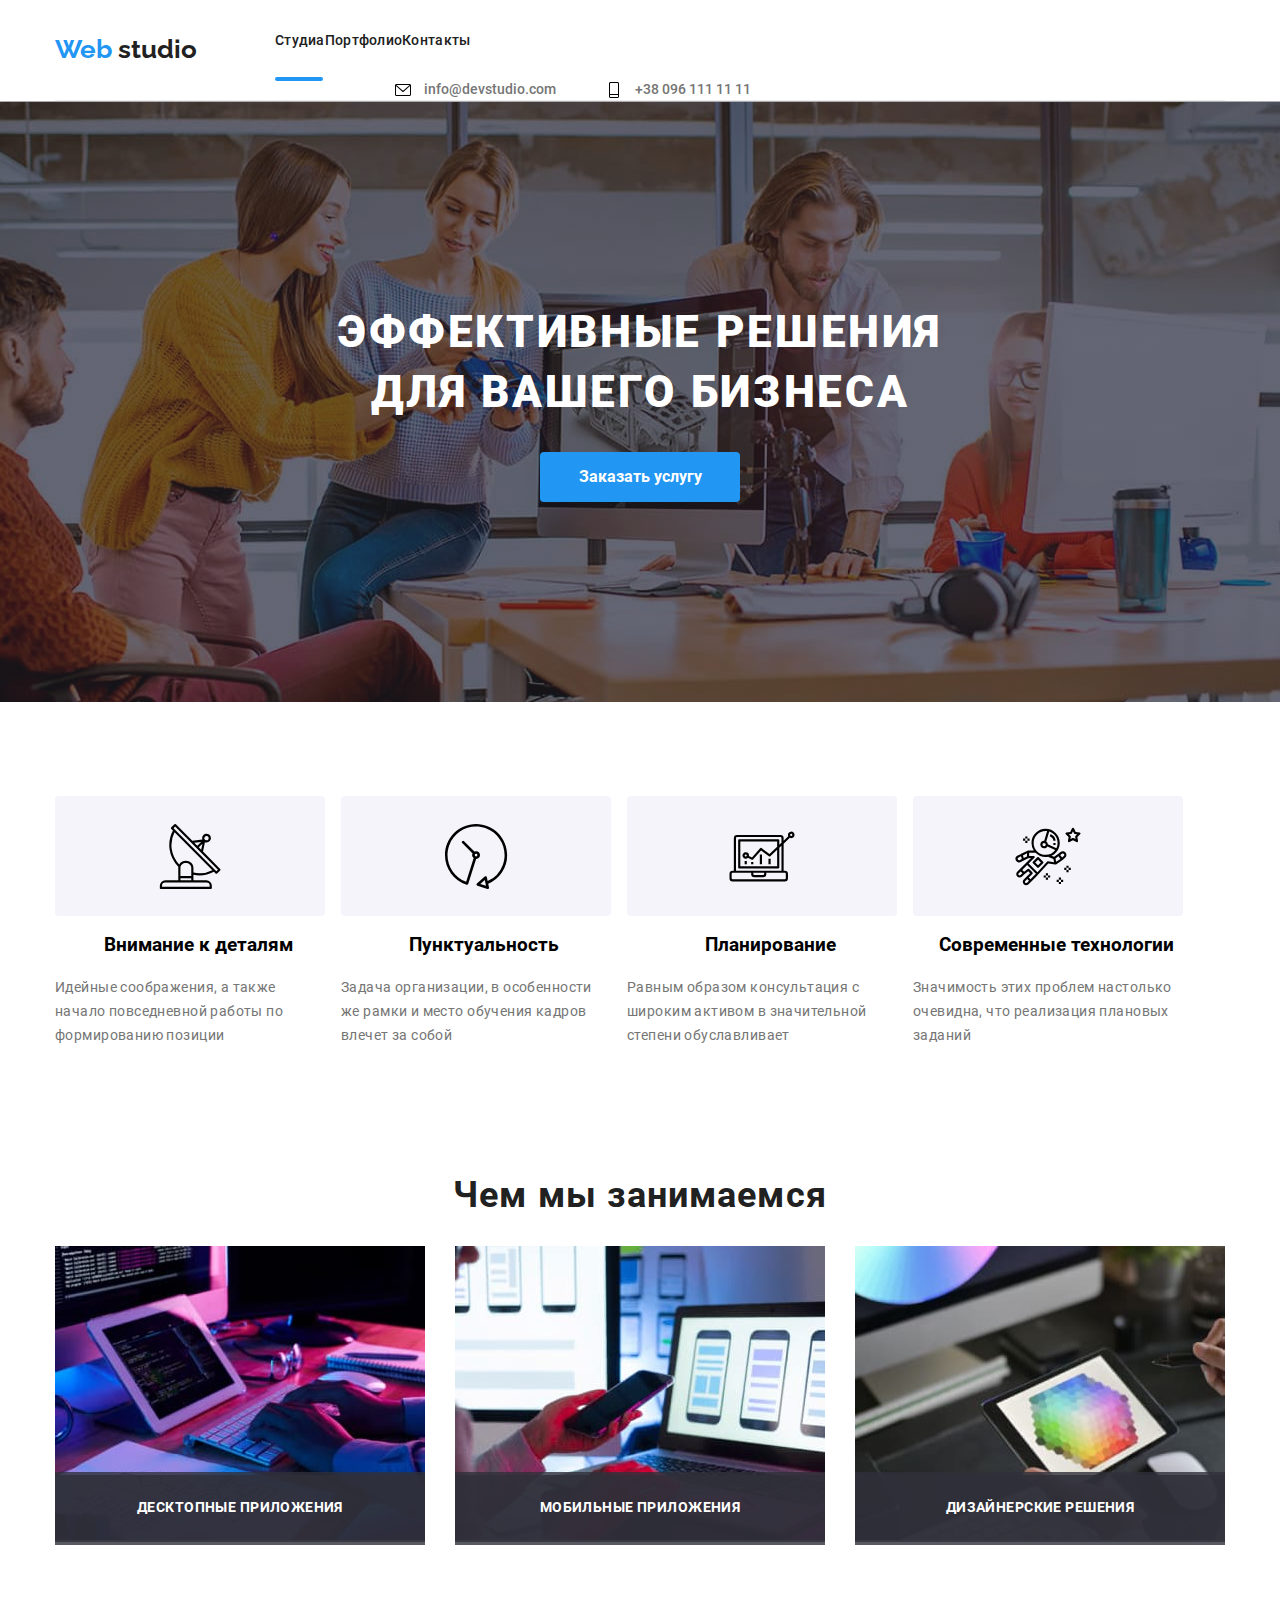
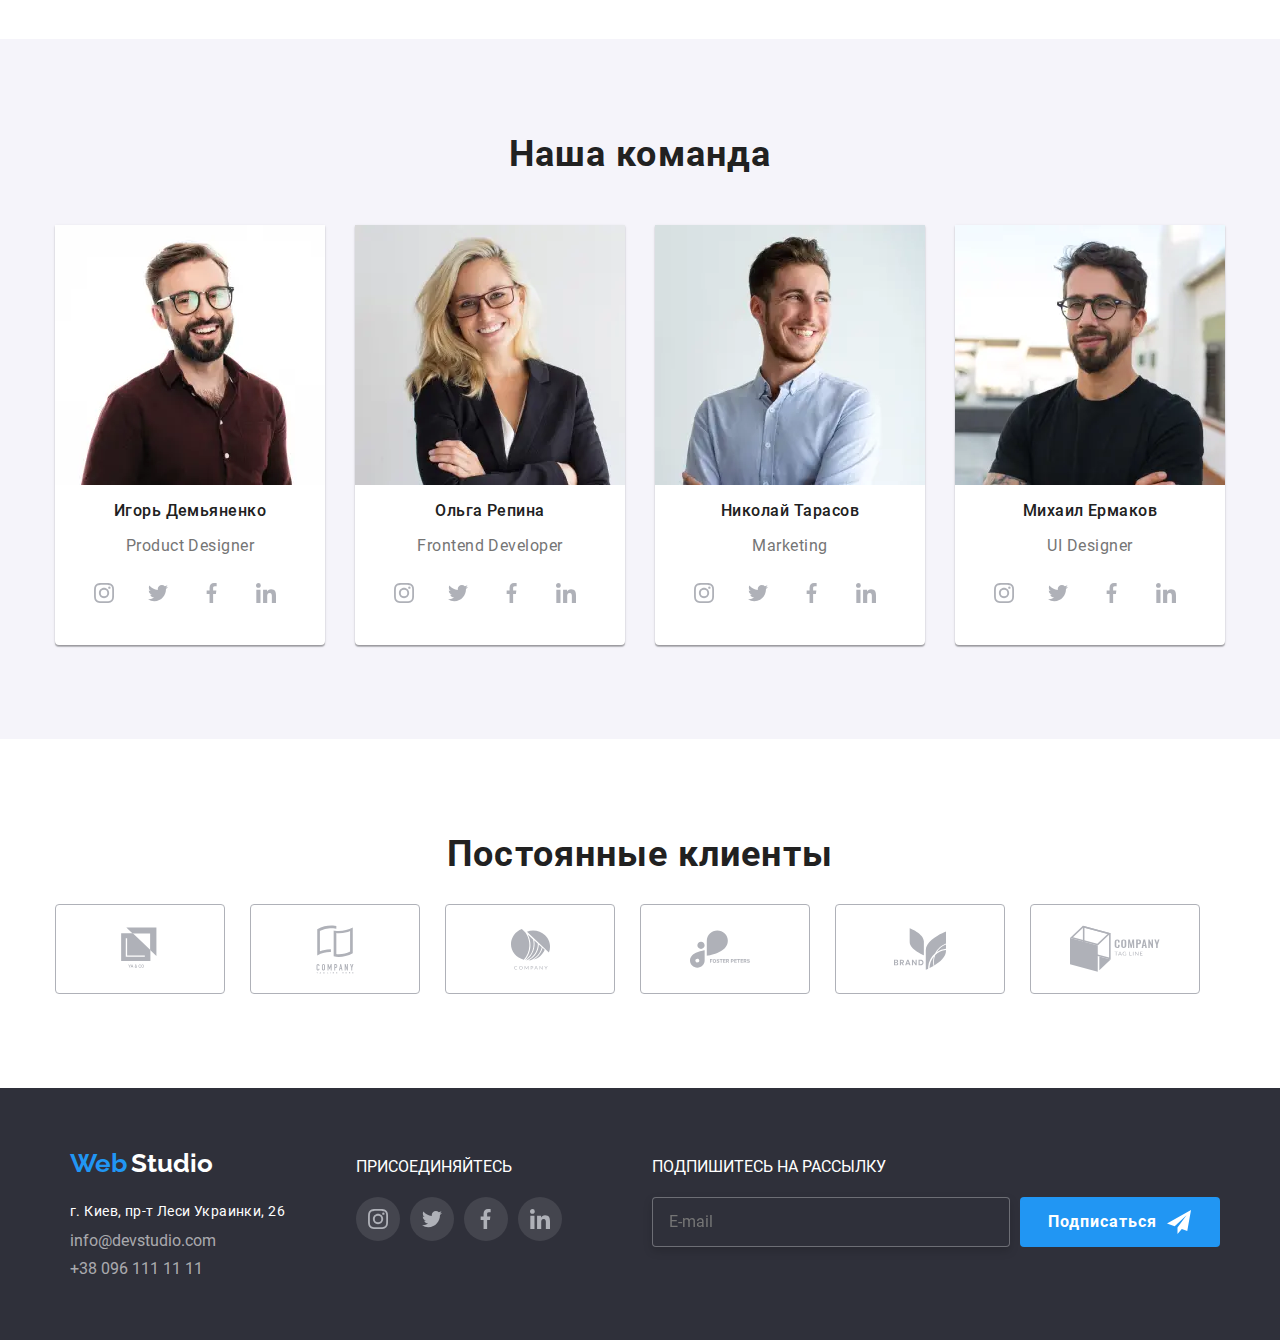
==== commit e8a46cb5: "commuit 21" ====
--- a/index.html
+++ b/index.html
@@ -24,48 +24,51 @@
             <span class="logo-header">Web </span
             ><span class="logotyp">studio</span>
           </a>
-          <button
-           type="button"
-           class="menu-button is-open"
+          <button type="button" 
+          class="menu-container"
            aria-expanded="false"
-           data-menu-button 
-            >
-            <svg width="40" height="40" aria-label="Переключатеь мобильного меню">
+            aria-label="Мобильное меню"
+           data-menu-button>
+            <svg 
+            width="40px" 
+            height="40px">
               <use class="icon-cross" href="./images/help/sprite.svg#icon-cross"></use>
-              <use class="icon-menu" href="./images/help/sprite.svg#icon-menu" ></use>
+              <use class="icon-menu" href="./images/help/sprite.svg#icon-menu"></use>
             </svg>
           </button>
-          <div class="menu-container data-menu" >
-            <ul class="site-nav list items">
-              <li class="header-item ">
-                <a href="./index.html" class="nav line">Студиa</a>
-              </li>
-              <li class="header-item">
-                <a href="./portfolio.html" class="nav">Портфолио</a>
-              </li>
-              <li class="header-item">
-                <a href="" class="nav">Контакты</a>
-              </li>
-            </ul>
-
-            <ul class="auth-nav list items">
-              <li class="header-item-second">
-                <a href="mailto:info@devstudio.com" class="email">
-                  <svg class="icon-envelope" >
-                    <use href="./images/symbol-defsnew.svg#icon-envelope"></use>
-                  </svg>
-                  info@devstudio.com
-                </a>
-              </li>
-              <li class="header-item-second">
-                <a href="tel:+380961111111" class="telefon">
-                  <svg class="icon-phone">
-                    <use href="./images/symbol-defsnew.svg#icon-phone"></use>
-                  </svg>
-                  +38 096 111 11 11
-                </a>
-              </li>
-            </ul>
+                  
+          <!-- <div class="menu-container id="menu-container" data-menu" > -->
+            <div class="window" data-menu>
+              <ul class="site-nav list items">
+                <li class="header-item ">
+                  <a href="./index.html" class="nav first line">Студиa</a>
+                </li>
+                <li class="header-item">
+                  <a href="./portfolio.html" class="nav">Портфолио</a>
+                </li>
+                <li class="header-item">
+                  <a href="" class="nav">Контакты</a>
+                </li>
+              </ul>
+
+              <ul class="auth-nav list items">
+                <li class="header-item-second">
+                  <a href="mailto:info@devstudio.com" class="email">
+                    <svg class="icon-envelope" >
+                      <use href="./images/symbol-defsnew.svg#icon-envelope"></use>
+                    </svg>
+                    info@devstudio.com
+                  </a>
+                </li>
+                <li class="header-item-second">
+                  <a href="tel:+380961111111" class="telefon">
+                    <svg class="icon-phone">
+                      <use href="./images/symbol-defsnew.svg#icon-phone"></use>
+                    </svg>
+                    +38 096 111 11 11
+                  </a>
+                </li>
+              </ul>
           </div>
         </nav>
       </div>
@@ -715,6 +718,6 @@
           </div>
         </div>
       <script src="./js/modal.js"></script>
-      <script src="./js/burger.js"></script>
+      <script src="./js/menu.js"></script>
       </body>
     </html>
--- a/css/main.min.css
+++ b/css/main.min.css
@@ -1,3 +1,3 @@
 @font-face{font-family:'Roboto';font-style:normal;font-weight:400;src:local("Roboto"),local("Roboto-Regular"),url("../font-facee/roboto-v20-latin_cyrillic-regular.woff2") format("woff2"),url("../font-facee/roboto-v20-latin_cyrillic-regular.woff") format("woff")}@font-face{font-family:'Roboto';font-style:normal;font-weight:500;src:local("Roboto Medium"),local("Roboto-Medium"),url("../font-facee/roboto-v20-latin_cyrillic-500.woff2") format("woff2"),url("../font-facee/roboto-v20-latin_cyrillic-500.woff") format("woff")}@font-face{font-family:'Roboto';font-style:normal;font-weight:700;src:local("Roboto Bold"),local("Roboto-Bold"),url("../font-facee/roboto-v20-latin_cyrillic-700.woff2") format("woff2"),url("../font-facee/roboto-v20-latin_cyrillic-700.woff") format("woff")}@font-face{font-family:'Roboto';font-style:normal;font-weight:900;src:local("Roboto Black"),local("Roboto-Black"),url("../font-facee/roboto-v20-latin_cyrillic-900.woff2") format("woff2"),url("../font-facee/roboto-v20-latin_cyrillic-900.woff") format("woff")}@font-face{font-family:'Raleway';font-style:normal;font-weight:700;src:local(""),url("../font-facee/raleway-v17-latin_cyrillic-700.woff2") format("woff2"),url("../font-facee/raleway-v17-latin_cyrillic-700.woff") format("woff")}.footer-icon,.social{display:-webkit-box;display:-ms-flexbox;display:flex}/*! modern-normalize v1.0.0 | MIT License | https://github.com/sindresorhus/modern-normalize */*,*::before,*::after{-webkit-box-sizing:border-box;box-sizing:border-box}:root{-moz-tab-size:4;-o-tab-size:4;tab-size:4}html{line-height:1.15;-webkit-text-size-adjust:100%}body{margin:0}body{font-family:system-ui,-apple-system,"Segoe UI",Roboto,Helvetica,Arial,sans-serif,"Apple Color Emoji","Segoe UI Emoji"}hr{height:0;color:inherit}abbr[title]{-webkit-text-decoration:underline dotted;text-decoration:underline dotted}b,strong{font-weight:bolder}code,kbd,samp,pre{font-family:ui-monospace, SFMono-Regular, Consolas, 'Liberation Mono', Menlo,- monospace;font-size:1em}small{font-size:80%}sub,sup{font-size:75%;line-height:0;position:relative;vertical-align:baseline}sub{bottom:-0.25em}sup{top:-0.5em}table{text-indent:0;border-color:inherit}button,input,optgroup,select,textarea{font-family:inherit;font-size:100%;line-height:1.15;margin:0}button,select{text-transform:none}button,[type='button'],[type='reset'],[type='submit']{-webkit-appearance:button}::-moz-focus-inner{border-style:none;padding:0}:-moz-focusring{outline:1px dotted ButtonText}:-moz-ui-invalid{box-shadow:none}legend{padding:0}progress{vertical-align:baseline}::-webkit-inner-spin-button,::-webkit-outer-spin-button{height:auto}[type='search']{-webkit-appearance:textfield;outline-offset:-2px}::-webkit-search-decoration{-webkit-appearance:none}::-webkit-file-upload-button{-webkit-appearance:button;font:inherit}summary{display:list-item}body{font-family:Roboto, sans-serif;margin:0}h1{font-family:Roboto, sans-serif;font-style:normal;font-weight:bold;font-size:18px;line-height:36px;color:#212121}p{margin:0}a{text-decoration:none}ul{list-style:none}.items{text-align:center;margin-top:0;margin-bottom:0;padding:0}@media screen and (min-width: 1200px){.items{display:-webkit-box;display:-ms-flexbox;display:flex}}.continer{padding-left:15px;padding-right:15px;margin-right:auto;margin-left:auto}@media screen and (min-width: 480px) and (max-width: 767px){.continer{width:480px}}@media screen and (min-width: 768px) and (max-width: 1199px){.continer{width:768px}}@media screen and (min-width: 1200px){.continer{width:1200px}}.logo-header,.logo-footer{font-family:Raleway, sans-serif;font-style:normal;font-weight:bold;font-size:26px;color:#2196f3}@media screen and (min-width: 768px) and (max-width: 1199px){.logo-header,.logo-footer{font-size:24px;line-height:28px;letter-spacing:0.03em}}.logotyp{font-family:Raleway, sans-serif;font-size:26px;color:#212121}@media screen and (min-width: 768px) and (max-width: 1199px){.logotyp{font-size:24px;line-height:28px;letter-spacing:0.03em}}.header-top{border-bottom:1px solid rgba(47,48,58,0.4)}.header-top a{font-family:Roboto;font-style:normal;font-weight:500;font-size:14px}@media screen and (min-width: 768px) and (max-width: 1199px){.header-top a{display:-webkit-box;display:-ms-flexbox;display:flex}}@media screen and (max-width: 767px){.header-top{position:relative}}.menu-button{display:-webkit-inline-box;display:-ms-inline-flexbox;display:inline-flex;margin:0;padding:0;border:none;background-color:transparent}.menu-button .icon-cross{display:none}.menu-button.is-open .icon-cross{display:block}.menu-button.is-open .icon-menu{display:none}@media screen and (max-width: 767px){.menu-container{display:block;position:absolute;top:100%;left:0;width:100%;background-color:rosybrown;padding:20px;text-align:center;font-size:20px}}.menu-container.is-open{display:none}.nav{font-family:Roboto;font-style:normal;font-weight:500;font-size:14px;line-height:16px;letter-spacing:0.02em;display:block;padding-top:32px;padding-bottom:32px;color:#212121;-webkit-transition:color 250ms cubic-bezier(0.4, 0, 0.2, 1);transition:color 250ms cubic-bezier(0.4, 0, 0.2, 1)}.nav:hover{color:#2196f3}.telefon{color:#757575;padding-top:32px;padding-bottom:32px}.telefon:hover{fill:currentColor;color:#2196f3}@media screen and (min-width: 1200px){.telefon{padding-top:30px;padding-bottom:0}}@media screen and (min-width: 768px) and (max-width: 1199px){.telefon{padding-top:0px;padding-bottom:21px}}.email{color:#757575;padding-top:32px;padding-bottom:32px;display:inline;-webkit-box-pack:center;-ms-flex-pack:center;justify-content:center;-webkit-box-align:center;-ms-flex-align:center;align-items:center;-webkit-transition:color 250ms cubic-bezier(0.4, 0, 0.2, 1);transition:color 250ms cubic-bezier(0.4, 0, 0.2, 1)}.email:hover{fill:currentColor;color:#2196f3}@media screen and (min-width: 768px) and (max-width: 1199px){.email{padding-top:21px;padding-bottom:10px}}.flex-header{-webkit-box-align:center;-ms-flex-align:center;align-items:center;border-bottom:1px solid #ececec}@media screen and (min-width: 768px) and (max-width: 1199px){.flex-header{display:-webkit-box;display:-ms-flexbox;display:flex}}@media screen and (min-width: 1200px){.flex-header{display:-webkit-box;display:-ms-flexbox;display:flex}}.flex-header li{list-style-type:none}.site-nav .list{padding-top:31px;padding-bottom:31px;margin-top:0px;margin-bottom:0px;padding-left:0px;color:#212121;font-weight:500;font-size:14px;line-height:1.2;letter-spacing:0.02em}@media screen and (min-width: 768px) and (max-width: 1199px){.site-nav{display:-webkit-box;display:-ms-flexbox;display:flex}}@media screen and (min-width: 1200px){.site-nav{display:-webkit-box;display:-ms-flexbox;display:flex;margin-right:111px}}.line::after{display:block;content:'';position:absolute;top:77px;bottom:2px;height:4px;background:#2196f3;border-radius:2px}@media screen and (min-width: 768px) and (max-width: 1199px){.line::after{width:47px;top:86px}}@media screen and (min-width: 1200px){.line::after{width:48px}}.line-portfolio:after{display:block;content:'';position:absolute;top:77px;bottom:2px;height:4px;background:#2196f3;border-radius:2px}@media screen and (min-width: 768px) and (max-width: 1199px){.line-portfolio:after{width:75px;top:86px}}@media screen and (min-width: 1200px){.line-portfolio:after{width:78px}}.header-item{padding-right:50px;-webkit-transition:color 250ms cubic-bezier(0.4, 0, 0.2, 1);transition:color 250ms cubic-bezier(0.4, 0, 0.2, 1)}.header-item:last-child{margin-right:0}@media screen and (min-width: 768px) and (max-width: 1199px){.header-item:last-child{padding-right:0;margin-right:84px}}.header-item-second{-webkit-box-pack:end;-ms-flex-pack:end;justify-content:flex-end;margin-right:50px}.header-item-second:last-child{margin-right:0}.header-item-second a,use{-webkit-transition:color 250ms cubic-bezier(0.4, 0, 0.2, 1);transition:color 250ms cubic-bezier(0.4, 0, 0.2, 1)}.auth-nav{margin-left:auto;padding-left:0px}@media screen and (min-width: 1200px){.auth-nav{margin:0;padding:0;-webkit-box-align:baseline;-ms-flex-align:baseline;align-items:baseline;margin-left:120px}}.logotyp{margin-right:78px}.logotyp .logo-header{padding:25px 0}.section.service{padding-top:200px;padding-bottom:280px}@media screen and (max-width: 767px){.section.service{background-repeat:no-repeat;background-position:center;background-size:cover;background-image:-webkit-gradient(linear, left top, right top, from(rgba(47,48,58,0.4)), to(rgba(47,48,58,0.4))),url("../images/help/header/mobileheader/mobileheader.jpg");background-image:linear-gradient(to right, rgba(47,48,58,0.4), rgba(47,48,58,0.4)),url("../images/help/header/mobileheader/mobileheader.jpg");background-image:-webkit-gradient(linear, left top, right top, from(rgba(47,48,58,0.4)), to(rgba(47,48,58,0.4))),url("../images/help/header/mobileheader/mobileheaderwebp.webp");background-image:linear-gradient(to right, rgba(47,48,58,0.4), rgba(47,48,58,0.4)),url("../images/help/header/mobileheader/mobileheaderwebp.webp")}}@media screen and (max-width: 767px) and (min-device-pixel-ratio: 2), screen and (max-width: 767px) and (-webkit-min-device-pixel-ratio: 2), screen and (max-width: 767px) and (min-resolution: 192dpi), screen and (max-width: 767px) and (min-resolution: 2dppx){.section.service{background-image:-webkit-gradient(linear, left top, right top, from(rgba(47,48,58,0.4)), to(rgba(47,48,58,0.4))),url("../images/help/header/mobileheader/mobileheader@2x.jpg");background-image:linear-gradient(to right, rgba(47,48,58,0.4), rgba(47,48,58,0.4)),url("../images/help/header/mobileheader/mobileheader@2x.jpg");background-image:-webkit-gradient(linear, left top, right top, from(rgba(47,48,58,0.4)), to(rgba(47,48,58,0.4))),url("../images/help/header/mobileheader/mobileheader@2xwebp.webp");background-image:linear-gradient(to right, rgba(47,48,58,0.4), rgba(47,48,58,0.4)),url("../images/help/header/mobileheader/mobileheader@2xwebp.webp")}}@media screen and (max-width: 767px) and (min-device-pixel-ratio: 3), screen and (max-width: 767px) and (-webkit-min-device-pixel-ratio: 3), screen and (max-width: 767px) and (min-resolution: 288dpi), screen and (max-width: 767px) and (min-resolution: 3dppx){.section.service{background-image:-webkit-gradient(linear, left top, right top, from(rgba(47,48,58,0.4)), to(rgba(47,48,58,0.4))),url("../images/help/header/mobileheader/mobileheader@3x.jpg");background-image:linear-gradient(to right, rgba(47,48,58,0.4), rgba(47,48,58,0.4)),url("../images/help/header/mobileheader/mobileheader@3x.jpg");background-image:-webkit-gradient(linear, left top, right top, from(rgba(47,48,58,0.4)), to(rgba(47,48,58,0.4))),url("../images/help/header/mobileheader/mobileheader@3xwebp.webp");background-image:linear-gradient(to right, rgba(47,48,58,0.4), rgba(47,48,58,0.4)),url("../images/help/header/mobileheader/mobileheader@3xwebp.webp")}}@media screen and (min-width: 768px) and (max-width: 1199px){.section.service{max-width:100%;background-repeat:no-repeat;background-position:center;background-size:cover}}@media screen and (min-width: 768px) and (max-width: 1199px) and (min-device-pixel-ratio: 1), screen and (min-width: 768px) and (max-width: 1199px) and (-webkit-min-device-pixel-ratio: 1), screen and (min-width: 768px) and (max-width: 1199px) and (min-resolution: 96dpi), screen and (min-width: 768px) and (max-width: 1199px) and (min-resolution: 1dppx){.section.service{background-image:-webkit-gradient(linear, left top, right top, from(rgba(47,48,58,0.4)), to(rgba(47,48,58,0.4))),url("../images/help/header/tabletheader/tabletheader.jpg");background-image:linear-gradient(to right, rgba(47,48,58,0.4), rgba(47,48,58,0.4)),url("../images/help/header/tabletheader/tabletheader.jpg");background-image:-webkit-gradient(linear, left top, right top, from(rgba(47,48,58,0.4)), to(rgba(47,48,58,0.4))),url("../images/help/header/tabletheader/tabletheaderwebp.webp");background-image:linear-gradient(to right, rgba(47,48,58,0.4), rgba(47,48,58,0.4)),url("../images/help/header/tabletheader/tabletheaderwebp.webp")}}@media screen and (min-width: 768px) and (max-width: 1199px) and (min-device-pixel-ratio: 2), screen and (min-width: 768px) and (max-width: 1199px) and (-webkit-min-device-pixel-ratio: 2), screen and (min-width: 768px) and (max-width: 1199px) and (min-resolution: 192dpi), screen and (min-width: 768px) and (max-width: 1199px) and (min-resolution: 2dppx){.section.service{background-image:-webkit-gradient(linear, left top, right top, from(rgba(47,48,58,0.4)), to(rgba(47,48,58,0.4))),url("../images/help/header/tabletheader/tabletheader@2x.jpg");background-image:linear-gradient(to right, rgba(47,48,58,0.4), rgba(47,48,58,0.4)),url("../images/help/header/tabletheader/tabletheader@2x.jpg");background-image:-webkit-gradient(linear, left top, right top, from(rgba(47,48,58,0.4)), to(rgba(47,48,58,0.4))),url("../images/help/header/tabletheader/tabletheaderwebp@2x.webp");background-image:linear-gradient(to right, rgba(47,48,58,0.4), rgba(47,48,58,0.4)),url("../images/help/header/tabletheader/tabletheaderwebp@2x.webp")}}@media screen and (min-width: 768px) and (max-width: 1199px) and (min-device-pixel-ratio: 3), screen and (min-width: 768px) and (max-width: 1199px) and (-webkit-min-device-pixel-ratio: 3), screen and (min-width: 768px) and (max-width: 1199px) and (min-resolution: 288dpi), screen and (min-width: 768px) and (max-width: 1199px) and (min-resolution: 3dppx){.section.service{background-image:-webkit-gradient(linear, left top, right top, from(rgba(47,48,58,0.4)), to(rgba(47,48,58,0.4))),url("../images/help/header/tabletheader/tabletheader@3x.jpg");background-image:linear-gradient(to right, rgba(47,48,58,0.4), rgba(47,48,58,0.4)),url("../images/help/header/tabletheader/tabletheader@3x.jpg");background-image:-webkit-gradient(linear, left top, right top, from(rgba(47,48,58,0.4)), to(rgba(47,48,58,0.4))),url("../images/header/tabletheader/tabletheaderwebp@3x.webp");background-image:linear-gradient(to right, rgba(47,48,58,0.4), rgba(47,48,58,0.4)),url("../images/header/tabletheader/tabletheaderwebp@3x.webp")}}@media screen and (min-width: 1200px){.section.service{max-width:100%;padding:200px 0;background-repeat:no-repeat;background-position:center;background-size:cover}}@media screen and (min-width: 1200px) and (min-device-pixel-ratio: 1), screen and (min-width: 1200px) and (-webkit-min-device-pixel-ratio: 1), screen and (min-width: 1200px) and (min-resolution: 96dpi), screen and (min-width: 1200px) and (min-resolution: 1dppx){.section.service{background-image:-webkit-gradient(linear, left top, right top, from(rgba(47,48,58,0.4)), to(rgba(47,48,58,0.4))),url("../images/help/header/laptopheader/laptopheaderwebp.webp");background-image:linear-gradient(to right, rgba(47,48,58,0.4), rgba(47,48,58,0.4)),url("../images/help/header/laptopheader/laptopheaderwebp.webp");background-image:-webkit-gradient(linear, left top, right top, from(rgba(47,48,58,0.4)), to(rgba(47,48,58,0.4))),url("../images/help/header/laptopheader/laptopheader.jpg");background-image:linear-gradient(to right, rgba(47,48,58,0.4), rgba(47,48,58,0.4)),url("../images/help/header/laptopheader/laptopheader.jpg")}}@media screen and (min-width: 1200px) and (min-device-pixel-ratio: 2), screen and (min-width: 1200px) and (-webkit-min-device-pixel-ratio: 2), screen and (min-width: 1200px) and (min-resolution: 192dpi), screen and (min-width: 1200px) and (min-resolution: 2dppx){.section.service{background-image:-webkit-gradient(linear, left top, right top, from(rgba(47,48,58,0.4)), to(rgba(47,48,58,0.4))),url("../images/help/header/laptopheader/laptopheader@2x.jpg");background-image:linear-gradient(to right, rgba(47,48,58,0.4), rgba(47,48,58,0.4)),url("../images/help/header/laptopheader/laptopheader@2x.jpg");background-image:-webkit-gradient(linear, left top, right top, from(rgba(47,48,58,0.4)), to(rgba(47,48,58,0.4))),url("../images/help/header/laptopheader/laptopheaderwebp@2x.webp");background-image:linear-gradient(to right, rgba(47,48,58,0.4), rgba(47,48,58,0.4)),url("../images/help/header/laptopheader/laptopheaderwebp@2x.webp")}}@media screen and (min-width: 1200px) and (min-device-pixel-ratio: 3), screen and (min-width: 1200px) and (-webkit-min-device-pixel-ratio: 3), screen and (min-width: 1200px) and (min-resolution: 288dpi), screen and (min-width: 1200px) and (min-resolution: 3dppx){.section.service{background-image:-webkit-gradient(linear, left top, right top, from(rgba(47,48,58,0.4)), to(rgba(47,48,58,0.4))),url("../images/help/header/laptopheader/laptopheader@3x.jpg");background-image:linear-gradient(to right, rgba(47,48,58,0.4), rgba(47,48,58,0.4)),url("../images/help/header/laptopheader/laptopheader@3x.jpg");background-image:-webkit-gradient(linear, left top, right top, from(rgba(47,48,58,0.4)), to(rgba(47,48,58,0.4))),url("../images/help/header/laptopheader/laptopheaderwebp@3x.webp");background-image:linear-gradient(to right, rgba(47,48,58,0.4), rgba(47,48,58,0.4)),url("../images/help/header/laptopheader/laptopheaderwebp@3x.webp")}}.btn-centr{width:200px;font-weight:bold;font-size:16px;line-height:30px;height:50px;background:#2196f3;border:none;border-radius:4px;color:#fff;display:block;margin-right:auto;margin-left:auto}.btn{background:#2196f3;color:#ffffff}.caption{font-weight:900;font-size:44px;line-height:60px;letter-spacing:0.06em;text-transform:uppercase;color:#fff;text-align:center;margin:0;margin-bottom:30px}@media screen and (max-width: 767px){.caption{font-size:26px;line-height:42px;letter-spacing:0.06em}}@media screen and (min-width: 768px) and (max-width: 1199px){.caption{height:84px;font-size:26px;line-height:42px}}@media screen and (max-width: 767px){.section.elements .headline{font-weight:bold;font-size:14px;line-height:16px;letter-spacing:0.03em;text-transform:uppercase;color:#212121;margin-top:30px;margin-bottom:10px}.section.elements p{font-weight:normal;font-size:14px;line-height:24px;letter-spacing:0.03em;color:#757575}}@media screen and (min-width: 768px) and (max-width: 1199px){.headline{text-align:left}}.elements{padding-bottom:94px;padding-top:94px}@media screen and (max-width: 767px){.elements{padding-bottom:60px;padding-top:60px}}@media screen and (min-width: 768px) and (max-width: 1199px){.elements{padding-bottom:60px;padding-top:60px}}@media screen and (min-width: 768px) and (max-width: 1199px){.aggregate{display:-webkit-box;display:-ms-flexbox;display:flex;-ms-flex-wrap:wrap;flex-wrap:wrap}}@media screen and (min-width: 768px) and (max-width: 1199px){.detals{width:calc((100% - 4 * 15px) / 2);margin:15px}}.detals.detals.detals{margin-bottom:30px}.icon-centr{height:65px}.bacground-icons{background-color:#f5f4fa;border-radius:4px;height:120px;-webkit-box-align:center;-ms-flex-align:center;align-items:center;-webkit-box-pack:center;-ms-flex-pack:center;justify-content:center;justify-content:center;height:120px;background-color:#f5f4fa}@media screen and (max-width: 767px){.bacground-icons{display:-webkit-box;display:-ms-flexbox;display:flex}}@media screen and (min-width: 768px) and (max-width: 1199px){.bacground-icons{display:-webkit-box;display:-ms-flexbox;display:flex}}@media screen and (min-width: 1200px){.bacground-icons{width:270px;display:-webkit-box;display:-ms-flexbox;display:flex}}.text-aggregate{font-family:Roboto;font-style:normal;letter-spacing:0.03em;font-weight:normal;font-size:14px;line-height:24px;letter-spacing:0.03em;color:#757575;text-align:left;width:100%}@media screen and (max-width: 767px){.text-aggregate{width:450px;height:50px}}@media screen and (min-width: 768px) and (max-width: 1199px){.text-aggregate{width:354px;height:50px}}@media screen and (min-width: 1200px){.text-aggregate{width:270px;height:75px}}.text-aggregate:last-child{margin-right:16px}.section.java{padding-bottom:94px}@media screen and (max-width: 767px){.section.java{display:none}}@media screen and (min-width: 768px) and (max-width: 1199px){.section.java{display:none}}.desc{position:absolute;font-family:Roboto;font-style:normal;font-weight:bold;font-size:14px;line-height:16px;letter-spacing:0.03em;text-transform:uppercase;margin-top:0;margin-bottom:0;color:#ffffff;-webkit-box-align:center;-ms-flex-align:center;align-items:center;-webkit-box-pack:center;-ms-flex-pack:center;justify-content:center;bottom:3px;height:70px;background:rgba(47,48,58,0.8)}@media screen and (min-width: 1200px){.desc{display:-webkit-box;display:-ms-flexbox;display:flex;width:370px}}.subject{font-weight:bold;font-size:36px;line-height:42px;letter-spacing:0.03em;color:#212121;text-align:center;margin-top:0}.help{padding-bottom:94px}.applications{position:relative;margin:0;width:calc((100% - 60px) / 2)}@media screen and (min-width: 1200px){.applications{display:-webkit-box;display:-ms-flexbox;display:flex}}.applications .content-java{margin-right:30px}h2,.our-team{font-weight:bold;font-size:36px;line-height:42px;letter-spacing:0.03em;color:#212121;text-align:center;display:block}@media screen and (max-width: 1199px){h2,.our-team{font-size:28px}}.name-team{font-weight:500;font-size:16px;line-height:19px;letter-spacing:0.03em;color:#212121;text-align:center}.social-links{height:44px;-webkit-box-align:center;-ms-flex-align:center;align-items:center;-webkit-box-pack:center;-ms-flex-pack:center;justify-content:center;color:#afb1b8;fill:currentColor;display:-webkit-box;display:-ms-flexbox;display:flex;width:44px}.social-links:hover{border-radius:50%;background-color:#2196f3;color:#ffffff;-webkit-transition:background-color 250ms cubic-bezier(0.4, 0, 0.2, 1),background-color 250ms cubic-bezier(0.4, 0, 0.2, 1);transition:background-color 250ms cubic-bezier(0.4, 0, 0.2, 1),background-color 250ms cubic-bezier(0.4, 0, 0.2, 1)}.social-links-margin{background:rgba(255,255,255,0.1);border-radius:50%;margin-right:10px}.team.our-people{padding-top:94px;padding-bottom:94px}@media screen and (max-width: 768px){.team.our-people{padding-bottom:60px;padding-top:60px}}.team.our-people{background-color:#f5f4fa}.workers{background:#f5f4fa}@media screen and (min-width: 768px) and (max-width: 1199px){.workers{display:-webkit-box;display:-ms-flexbox;display:flex;-ms-flex-wrap:wrap;flex-wrap:wrap}}@media screen and (min-width: 1200px){.workers{display:-webkit-box;display:-ms-flexbox;display:flex;-ms-flex-wrap:inherit;flex-wrap:inherit}}.perfect.our-team{margin-bottom:50px}.perfect.our-team{margin-top:0}.workers p{font-weight:normal;font-size:16px;line-height:19px;text-align:center;letter-spacing:0.03em;text-align:center;color:#757575;margin-bottom:16px}.continer .people{background-color:#fff;margin-right:30px}@media screen and (min-width: 768px) and (max-width: 1199px){.continer .people{margin-right:15px;margin-left:15px;width:44%;margin-bottom:30px}}@media screen and (min-width: 1200px){.continer .people{width:calc((100% - 90px) / 3)}}@media screen and (max-width: 768px){.continer .people{margin-bottom:30px}}.people ul{-webkit-box-pack:center;-ms-flex-pack:center;justify-content:center}@media screen and (min-width: 1200px){.people ul{display:-webkit-box;display:-ms-flexbox;display:flex}}.people{background-color:red;-webkit-box-shadow:0px 1px 3px rgba(0,0,0,0.12),0px 1px 1px rgba(0,0,0,0.14),0px 2px 1px rgba(0,0,0,0.2);box-shadow:0px 1px 3px rgba(0,0,0,0.12),0px 1px 1px rgba(0,0,0,0.14),0px 2px 1px rgba(0,0,0,0.2);border-radius:0px 0px 4px 4px;padding-bottom:30px}.people:last-child{margin-right:0}.people li{margin-right:10px}.team-hover:hover{background:#f5f4fa}.icon-envelope{vertical-align:middle;height:20px;width:16px;margin-right:10px}@media screen and (min-width: 768px) and (max-width: 1199px){.icon-envelope{height:18px;width:14px}}.icon-phone{vertical-align:middle;height:20px;width:16px;margin-right:10px}@media screen and (min-width: 768px) and (max-width: 1199px){.icon-phone{height:18px;width:16px}}.footer-icon{-webkit-box-align:center;-ms-flex-align:center;align-items:center;-webkit-box-pack:center;-ms-flex-pack:center;justify-content:center;-webkit-box-sizing:border-box;box-sizing:border-box;border-radius:4px}.social{height:20px;width:20px}.icon_team{display:-webkit-box;display:-ms-flexbox;display:flex}.icon-box{fill:#afb1b8;display:block;color:#afb1b8}.icon-box:hover{fill:#2196f3;-webkit-transition:fill 250ms cubic-bezier(0.4, 0, 0.2, 1),border 250ms cubic-bezier(0.4, 0, 0.2, 1);transition:fill 250ms cubic-bezier(0.4, 0, 0.2, 1),border 250ms cubic-bezier(0.4, 0, 0.2, 1)}.firm1{height:48px}@media screen and (min-width: 1200px){.firm1{width:43px}}.firm2{height:61px}@media screen and (min-width: 1200px){.firm2{width:48px}}.firm3{height:43px}@media screen and (min-width: 1200px){.firm3{width:41px}}.firm4{height:79px}@media screen and (min-width: 1200px){.firm4{width:71px}}.firm5{display:block;height:52px}@media screen and (min-width: 1200px){.firm5{width:64px}}.firm6{display:block;height:90px}@media screen and (min-width: 1200px){.firm6{width:170px}}.box{-webkit-box-align:center;-ms-flex-align:center;align-items:center;-webkit-box-pack:center;-ms-flex-pack:center;justify-content:center;border:1px solid #afb1b8;-webkit-box-sizing:border-box;box-sizing:border-box;border-radius:4px;margin-right:30px;height:90px}@media screen and (min-width: 768px) and (max-width: 1199px){.box{width:226px;display:-webkit-box;display:-ms-flexbox;display:flex}}@media screen and (min-width: 1200px){.box{width:170px;display:-webkit-box;display:-ms-flexbox;display:flex}}@media screen and (max-width: 767px){.box{width:210px;height:90px;display:-webkit-box;display:-ms-flexbox;display:flex;-ms-flex-wrap:wrap;flex-wrap:wrap}}.box:last-child{margin-right:0}.column{width:calc(150px / 6);width:100%;margin-right:30px;margin-bottom:30px}@media screen and (min-width: 1200px){.column{display:-webkit-box;display:-ms-flexbox;display:flex;margin:0}}@media screen and (max-width: 1199px){.column{font-size:28px}}@media screen and (min-width: 768px) and (max-width: 1199px){.column{width:calc((100% - 3 * 30px) / 3);margin-right:30px;margin-bottom:30px}}.column:nth-last-child(2n+1){margin-right:0px}@media screen and (min-width: 768px) and (max-width: 1199px){.column:nth-last-child(2n+1){margin-right:30px}}.column:nth-last-child(-n+2){margin-bottom:0px}.box:hover{color:#2196f3;border:1px solid #2196f3;-webkit-transition:color 250ms cubic-bezier(0.4, 0, 0.2, 1),background-color 250ms cubic-bezier(0.4, 0, 0.2, 1),border-radius 250ms cubic-bezier(0.4, 0, 0.2, 1);transition:color 250ms cubic-bezier(0.4, 0, 0.2, 1),background-color 250ms cubic-bezier(0.4, 0, 0.2, 1),border-radius 250ms cubic-bezier(0.4, 0, 0.2, 1)}.box:hover:hover{-webkit-transition:fill 250ms cubic-bezier(0.4, 0, 0.2, 1),border 250ms cubic-bezier(0.4, 0, 0.2, 1);transition:fill 250ms cubic-bezier(0.4, 0, 0.2, 1),border 250ms cubic-bezier(0.4, 0, 0.2, 1)}.box:hover .icon-box{fill:#2196f3}.regular{padding-top:94px;padding-bottom:94px}@media screen and (min-width: 768px) and (max-width: 1199px){.regular{padding-top:60px;padding-bottom:60px}}.our-clients.centr{margin-top:0}.regular-clients{margin-top:0;display:-webkit-box;display:-ms-flexbox;display:flex;-ms-flex-wrap:wrap;flex-wrap:wrap}@media screen and (min-width: 1200px){.regular-clients{display:-webkit-box;display:-ms-flexbox;display:flex;-ms-flex-wrap:inherit;flex-wrap:inherit}}.footer{background:#2f303a}.backdrop{position:fixed;top:0;left:0;right:0;bottom:0;background:rgba(0,0,0,0.2);opacity:1;-webkit-transition:opacity 250ms cubic-bezier(0.4, 0, 0.2, 1);transition:opacity 250ms cubic-bezier(0.4, 0, 0.2, 1)}h2 .our-clients{font-weight:bold;font-size:36px;line-height:42px;letter-spacing:0.03em;color:#212121}.images{margin:5px;padding-left:0;list-style-type:none}@media screen and (min-width: 1200px){.images{display:-webkit-box;display:-ms-flexbox;display:flex;-ms-flex-wrap:wrap;flex-wrap:wrap}}@media screen and (min-width: 768px) and (max-width: 1199px){.images{display:-webkit-box;display:-ms-flexbox;display:flex;-ms-flex-wrap:wrap;flex-wrap:wrap;margin:0;margin-bottom:60px}}@media screen and (min-width: 1200px){.images ul{display:-webkit-box;display:-ms-flexbox;display:flex;-ms-flex-wrap:wrap;flex-wrap:wrap}}.item{position:relative;margin-right:30px;margin-bottom:30px;border:1px solid #eeeeee;-webkit-box-sizing:border-box;box-sizing:border-box}@media screen and (max-width: 767px){.item{width:100%}}@media screen and (min-width: 768px) and (max-width: 1199px){.item{width:calc((100% - 30px) / 2);margin:7px}.item:last-child{margin-bottom:0}}@media screen and (min-width: 1200px){.item{width:calc((100% - 60px) / 3)}}.item:hover{-webkit-box-shadow:1px 4px 6px rgba(0,0,0,0.16),0px 4px 4px rgba(0,0,0,0.06),0px 1px 1px rgba(0,0,0,0.12);box-shadow:1px 4px 6px rgba(0,0,0,0.16),0px 4px 4px rgba(0,0,0,0.06),0px 1px 1px rgba(0,0,0,0.12)}.images h2{font-weight:bold;font-size:18px;line-height:36px;margin-left:24px;margin-bottom:4px;text-align:left}.item-paragraph{font-family:Roboto, sans-serif;font-style:normal;font-weight:normal;font-size:16px;line-height:30px;color:#757575;margin-left:24px;margin-top:0;margin-bottom:0;padding-bottom:20px}.technical{position:relative;-webkit-box-sizing:border-box;box-sizing:border-box;height:294px;overflow:hidden}@media screen and (min-width: 1200px){.technical{width:100%}}.img{display:block}@media screen and (max-width: 767px){.img{width:450px}}@media screen and (min-width: 768px) and (max-width: 1199px){.img{width:100%}}.texnocriak{position:absolute;display:block;top:0;margin:0;height:294px;padding:63px 24px;font-weight:normal;font-size:18px;line-height:1.55;color:#ffffff;letter-spacing:0.03em;background:rgba(33,150,243,0.9);-webkit-transform:translateY(100%);transform:translateY(100%);-webkit-transition:-webkit-transform 250ms cubic-bezier(0.4, 0, 0.2, 1);transition:-webkit-transform 250ms cubic-bezier(0.4, 0, 0.2, 1);transition:transform 250ms cubic-bezier(0.4, 0, 0.2, 1);transition:transform 250ms cubic-bezier(0.4, 0, 0.2, 1), -webkit-transform 250ms cubic-bezier(0.4, 0, 0.2, 1)}.item-links:hover .texnocriak{-webkit-transform:translateY(0);transform:translateY(0)}@media screen and (min-width: 1200px){.item:nth-child(3n){margin-right:0}}.item-title{margin-top:20px}@media screen and (max-width: 767px){.flex-continier{padding-top:60px;padding-bottom:60px}}@media screen and (min-width: 1200px){.flex-continier{padding-top:94px;padding-bottom:94px}}.button{font-weight:500;font-size:16px;line-height:26px;text-align:center;background:#f5f4fa;border:none;border-radius:4px;padding:6px 22px;-webkit-transition:background-color 250ms cubic-bezier(0.4, 0, 0.2, 1);transition:background-color 250ms cubic-bezier(0.4, 0, 0.2, 1)}@media screen and (max-width: 767px){.button{margin-bottom:15px}}.button-menu{-webkit-box-pack:center;-ms-flex-pack:center;justify-content:center;margin-bottom:50px;padding-left:0}@media screen and (min-width: 1200px){.button-menu{display:-webkit-box;display:-ms-flexbox;display:flex}}@media screen and (min-width: 768px) and (max-width: 1199px){.button-menu{display:-webkit-box;display:-ms-flexbox;display:flex;margin:0;padding-top:60px;padding-bottom:30px}}@media screen and (max-width: 767px){.button-menu{display:-webkit-box;display:-ms-flexbox;display:flex;-ms-flex-wrap:wrap;flex-wrap:wrap;-webkit-box-pack:start;-ms-flex-pack:start;justify-content:flex-start;margin-bottom:31px}}.button-item{margin-right:8px}.button-item:last-child{margin-right:0px}.main{font-weight:500;font-size:16px;line-height:26px;color:#212121}.button:hover{color:#ffffff;background-color:#2196f3;-webkit-box-shadow:0px 3px 1px rgba(0,0,0,0.1),0px 1px 2px rgba(0,0,0,0.08),0px 2px 2px rgba(0,0,0,0.12);box-shadow:0px 3px 1px rgba(0,0,0,0.1),0px 1px 2px rgba(0,0,0,0.08),0px 2px 2px rgba(0,0,0,0.12)}.button:hover:focus{color:#f5f4fa}.messenger{color:#ffffff}@media screen and (min-width: 768px) and (max-width: 1199px){.footer-adress{margin-left:76px;margin-top:60px;margin-right:165px}}@media screen and (min-width: 1200px){.footer-adress{margin-left:15px;margin-right:70px;margin-bottom:50px}}.logo-footer,.logo-second{font-family:Raleway;font-style:normal;font-weight:bold;font-size:26px;line-height:31px;display:inline-block;padding-top:60px}@media screen and (min-width: 768px) and (max-width: 1199px){.logo-footer,.logo-second{font-size:24px}}.logo-second{font-size:26px;color:#ffffff}@media screen and (min-width: 768px) and (max-width: 1199px){.logo-second{font-size:24px}}.footer-nav{font-style:normal;display:block;color:rgba(255,255,255,0.6);margin-bottom:9px}@media screen and (max-width: 767px){.footer-nav{margin-bottom:8px}}@media screen and (min-width: 768px) and (max-width: 1199px){.footer-nav{margin-bottom:8px}}.footer-nav:last-child{margin-bottom:0}@media screen and (max-width: 767px){.footer-nav:last-child{margin-bottom:60px}}@media screen and (min-width: 768px) and (max-width: 1199px){.footer-nav:last-child{margin-bottom:60px}}.footer-messenger{-webkit-box-pack:center;-ms-flex-pack:center;justify-content:center;-webkit-box-align:center;-ms-flex-align:center;align-items:center}@media screen and (min-width: 768px) and (max-width: 1199px){.footer-messenger{margin-top:65px;margin-right:65px}}@media screen and (min-width: 1200px){.footer-messenger{margin-right:80px}}.position{display:block;-webkit-box-align:center;-ms-flex-align:center;align-items:center;margin-right:0}@media screen and (min-width: 768px) and (max-width: 1199px){.position{-ms-flex-wrap:wrap;flex-wrap:wrap}}@media screen and (min-width: 1200px){.position{-ms-flex-wrap:wrap;flex-wrap:wrap}}.footer-text{display:block;text-transform:uppercase;color:#ffffff;margin-bottom:20px}@media screen and (max-width: 767px){.footer-text{font-size:14px;letter-spacing:0.03em}}@media screen and (min-width: 768px) and (max-width: 1199px){.footer-text{font-size:14px;letter-spacing:0.03em}}@media screen and (min-width: 1200px){.footer-text{margin-right:18px}}.email-footer{padding:16px;width:100%;margin-bottom:20px;height:50px;border:1px solid rgba(255,255,255,0.3);-webkit-box-sizing:border-box;box-sizing:border-box;-webkit-filter:drop-shadow(0px 4px 4px rgba(0,0,0,0.15));filter:drop-shadow(0px 4px 4px rgba(0,0,0,0.15));border-radius:4px;background:#2f303a;color:#fff}@media screen and (min-width: 1200px){.email-footer{margin-right:4px;width:358px}}@media screen and (min-width: 768px) and (max-width: 1199px){.email-footer{width:450px}}.button-footer{font-weight:bold;font-size:16px;line-height:30px}.send-icon{margin-left:10px}.disc{-webkit-box-pack:start;-ms-flex-pack:start;justify-content:start;padding-left:0}@media screen and (min-width: 1200px){.disc{display:-webkit-box;display:-ms-flexbox;display:flex}}@media screen and (max-width: 1199px){.disc{display:-webkit-box;display:-ms-flexbox;display:flex;-webkit-box-pack:center;-ms-flex-pack:center;justify-content:center;margin-bottom:60px}}.footer-content{position:relative;height:252px;-webkit-box-align:baseline;-ms-flex-align:baseline;align-items:baseline}@media screen and (min-width: 1200px){.footer-content{display:-webkit-box;display:-ms-flexbox;display:flex}}@media screen and (min-width: 768px) and (max-width: 1199px){.footer-content{display:-webkit-box;display:-ms-flexbox;display:flex;-ms-flex-wrap:wrap;flex-wrap:wrap;text-align:center;height:603px}}@media screen and (max-width: 767px){.footer-content{text-align:center;height:603px}}@media screen and (min-width: 1200px){.footer-mess{display:-webkit-box;display:-ms-flexbox;display:flex}}@media screen and (min-width: 768px) and (max-width: 1199px){.footer-mess{display:-webkit-box;display:-ms-flexbox;display:flex}}.top{font-style:normal;margin-top:20px;margin-bottom:9px;color:#fff}@media screen and (min-width: 767px){.top{font-size:24px}}@media screen and (min-width: 768px) and (max-width: 1199px){.top{text-align:center;font-size:24px}}.small{font-size:14px;line-height:24px;letter-spacing:0.03em}@media screen and (min-width: 1200px){.small{width:216px}}.button-footer{display:-webkit-box;display:-ms-flexbox;display:flex;-webkit-box-align:center;-ms-flex-align:center;align-items:center;-webkit-box-pack:center;-ms-flex-pack:center;justify-content:center;margin-right:auto;margin-left:auto;width:200px;height:50px;color:#fff;background-color:#2196f3;border-radius:4px;border:none;cursor:pointer;font-weight:bold;font-size:16px;line-height:1.88;letter-spacing:0.06em;outline:none}@media screen and (min-width: 768px) and (max-width: 1199px){.button-footer{margin-bottom:60px}}@media screen and (min-width: 1200px){.button-footer{display:-webkit-box;display:-ms-flexbox;display:flex}}@media screen and (min-width: 768px) and (max-width: 1199px){.footer-end{margin-left:166px;margin-top:60px}}@media screen and (min-width: 1200px){.footer-end{display:-webkit-box;display:-ms-flexbox;display:flex;-ms-flex-wrap:wrap;flex-wrap:wrap}}.backdrop.is-hidden{visibility:hidden;pointer-events:none;opacity:0}.modal{position:absolute;top:50%;left:50%;-webkit-transform:translate(-50%, -50%);transform:translate(-50%, -50%);width:528px;height:581px;background:#ffffff;-webkit-box-shadow:0px 1px 3px rgba(0,0,0,0.12),0px 1px 1px rgba(0,0,0,0.14),0px 2px 1px rgba(0,0,0,0.2);box-shadow:0px 1px 3px rgba(0,0,0,0.12),0px 1px 1px rgba(0,0,0,0.14),0px 2px 1px rgba(0,0,0,0.2);border-radius:4px}@media screen and (max-width: 767px){.modal{width:450px;height:609px}}.text-modal{font-size:20px;line-height:23px;text-align:center;letter-spacing:0.03em;margin:40px 40px 12px 40px}@media screen and (max-width: 767px){.text-modal{line-height:30px}}.text-span{display:block;font-family:Roboto;font-style:normal;font-weight:normal;font-size:12px;line-height:14px;margin-bottom:4px;letter-spacing:0.01em;color:#757575}.btn-close{position:absolute;top:8px;right:8px;height:30px;width:30px;border-radius:50%;background:#ffffff;border:1px solid rgba(0,0,0,0.1);-webkit-box-sizing:border-box;box-sizing:border-box}.form{position:relative;padding:0 20px;margin:0 20px}.contact-us{padding-left:42px;margin-bottom:10px;width:100%;height:40px;border:1px solid rgba(33,33,33,0.2);-webkit-box-sizing:border-box;box-sizing:border-box;border-radius:4px;-webkit-transition:border-color 250ms cubic-bezier(0.4, 0, 0.2, 1),background-color 250ms cubic-bezier(0.4, 0, 0.2, 1),background-size 250ms cubic-bezier(0.4, 0, 0.2, 1),background-size 250ms cubic-bezier(0.4, 0, 0.2, 1);transition:border-color 250ms cubic-bezier(0.4, 0, 0.2, 1),background-color 250ms cubic-bezier(0.4, 0, 0.2, 1),background-size 250ms cubic-bezier(0.4, 0, 0.2, 1),background-size 250ms cubic-bezier(0.4, 0, 0.2, 1)}.contact-us:focus,.contact-us:hover,.textarea:focus,.textarea:hover{border:1px solid #2196f3;outline:none}.icons-modal-man:focus,.icons-modal-man:hover,.icons-modal-call:focus,.icons-modal-call:hover,.icons-modal-sms:focus,.icons-modal-sms:hover{fill:#2196f3;cursor:pointer}.icons-modal-man{position:absolute;top:28px;left:39px;margin-right:10px}.icons-modal-call{position:absolute;top:94px;left:39px}.icons-modal-sms{position:absolute;top:163px;left:39px}.comment{width:528px;height:581px}.textarea{width:448px;height:120px;margin-bottom:20px;padding:12px 16px;margin-right:39px;border:1px solid rgba(33,33,33,0.2);-webkit-box-sizing:border-box;box-sizing:border-box;border-radius:4px;-webkit-transition:border-color 250ms cubic-bezier(0.4, 0, 0.2, 1),background-color 250ms cubic-bezier(0.4, 0, 0.2, 1),background-size 250ms cubic-bezier(0.4, 0, 0.2, 1),background-size 250ms cubic-bezier(0.4, 0, 0.2, 1);transition:border-color 250ms cubic-bezier(0.4, 0, 0.2, 1),background-color 250ms cubic-bezier(0.4, 0, 0.2, 1),background-size 250ms cubic-bezier(0.4, 0, 0.2, 1),background-size 250ms cubic-bezier(0.4, 0, 0.2, 1)}@media screen and (max-width: 767px){.textarea{width:100%}}.coments{font-weight:normal;font-size:12px;line-height:14px;letter-spacing:0.01em;color:#757575;display:block;margin-bottom:4px}.contact{font-weight:normal;font-size:14px;line-height:1.71;color:#757575;margin-top:0;margin-left:42px}@media screen and (max-width: 767px){.contact{font-size:12px;line-height:14px;margin-left:27px}}.contact-text{font-weight:400;color:#2196f3;text-decoration:underline}.checkbox{position:absolute;left:32px;-webkit-appearance:none;-moz-appearance:none;appearance:none;-webkit-transition:border-color 250ms cubic-bezier(0.4, 0, 0.2, 1),background-color 250ms cubic-bezier(0.4, 0, 0.2, 1),background-size 250ms cubic-bezier(0.4, 0, 0.2, 1),background-size 250ms cubic-bezier(0.4, 0, 0.2, 1);transition:border-color 250ms cubic-bezier(0.4, 0, 0.2, 1),background-color 250ms cubic-bezier(0.4, 0, 0.2, 1),background-size 250ms cubic-bezier(0.4, 0, 0.2, 1),background-size 250ms cubic-bezier(0.4, 0, 0.2, 1)}.checkbox:checked+.check_box{background-image:url(../images/icon-check.svg);background-color:#2196f3;background-size:contain;border-radius:2px}.check_box{position:absolute;width:16px;height:15px;left:32px;bottom:84px;background-image:url(../images/kwadrat.svg);margin-right:-7px}@media screen and (max-width: 767px){.check_box{bottom:83px;left:21px}}.modal-button{font-style:normal;font-weight:bold;font-size:16px;line-height:30px;margin-top:30px;margin-left:124px;-webkit-box-pack:center;-ms-flex-pack:center;justify-content:center;letter-spacing:0.06em;color:#ffffff;width:200px;height:50px;background:#2196f3;-webkit-box-shadow:0px 4px 4px rgba(0,0,0,0.15);box-shadow:0px 4px 4px rgba(0,0,0,0.15);border-radius:4px;border:none}.modal-button:hover{cursor:pointer}@media screen and (max-width: 767px){.modal-button{margin-left:82px}}.team-foto{display:block;width:100%;height:auto}.project-img{display:block;width:100%;height:auto}.titles{position:absolute;width:370px;height:70px;bottom:0;background:rgba(47,48,58,0.8)}
+ monospace;font-size:1em}small{font-size:80%}sub,sup{font-size:75%;line-height:0;position:relative;vertical-align:baseline}sub{bottom:-0.25em}sup{top:-0.5em}table{text-indent:0;border-color:inherit}button,input,optgroup,select,textarea{font-family:inherit;font-size:100%;line-height:1.15;margin:0}button,select{text-transform:none}button,[type='button'],[type='reset'],[type='submit']{-webkit-appearance:button}::-moz-focus-inner{border-style:none;padding:0}:-moz-focusring{outline:1px dotted ButtonText}:-moz-ui-invalid{box-shadow:none}legend{padding:0}progress{vertical-align:baseline}::-webkit-inner-spin-button,::-webkit-outer-spin-button{height:auto}[type='search']{-webkit-appearance:textfield;outline-offset:-2px}::-webkit-search-decoration{-webkit-appearance:none}::-webkit-file-upload-button{-webkit-appearance:button;font:inherit}summary{display:list-item}body{font-family:Roboto, sans-serif;margin:0}h1{font-family:Roboto, sans-serif;font-style:normal;font-weight:bold;font-size:18px;line-height:36px;color:#212121}p{margin:0}a{text-decoration:none}ul{list-style:none}.items{text-align:center;margin-top:0;margin-bottom:0;padding:0}@media screen and (min-width: 768px) and (max-width: 1199px){.items{display:-webkit-box;display:-ms-flexbox;display:flex}}@media screen and (min-width: 1200px){.items{display:-webkit-box;display:-ms-flexbox;display:flex}}.continer{padding-left:15px;padding-right:15px;margin-right:auto;margin-left:auto}@media screen and (min-width: 480px) and (max-width: 767px){.continer{width:480px}}@media screen and (min-width: 768px) and (max-width: 1199px){.continer{width:768px}}@media screen and (min-width: 1200px){.continer{width:1200px}}.logo-header,.logo-footer{font-family:Raleway, sans-serif;font-style:normal;font-weight:bold;font-size:26px;color:#2196f3}@media screen and (min-width: 768px) and (max-width: 1199px){.logo-header,.logo-footer{font-size:24px;line-height:28px;letter-spacing:0.03em}}.logotyp{font-family:Raleway, sans-serif;font-size:26px;color:#212121}@media screen and (min-width: 768px) and (max-width: 1199px){.logotyp{font-size:24px;line-height:28px;letter-spacing:0.03em}}.header-top{border-bottom:1px solid rgba(47,48,58,0.4)}.header-top a{font-family:Roboto;font-style:normal;font-weight:500;font-size:14px}@media screen and (max-width: 767px){.header-top{position:relative}}.menu-container{width:40px;height:40px;margin:0;padding:0;border:none;background-color:transparent}.menu-container.is-open .icon-menu{display:none}.menu-container.is-open .icon-cross{outline:none;display:block}.menu-container .icon-cross{display:none}.menu-container:hover .icon-menu,.menu-container:focus .icon-menu,.menu-container:hover .icon-cross,.menu-container:focus .icon-cross{fill:#2196f3}@media screen and (max-width: 767px){.flex-header{display:-webkit-box;display:-ms-flexbox;display:flex;-webkit-box-pack:justify;-ms-flex-pack:justify;justify-content:space-between;-webkit-box-align:center;-ms-flex-align:center;align-items:center}.flex-header .window{-webkit-transform:translateY(-100%) scaleX(0);transform:translateY(-100%) scaleX(0);position:absolute;top:100%;left:0;width:100%;height:auto;text-align:center;background:#ffffff;-webkit-box-shadow:0px 4px 8px rgba(0,0,0,0.04),0px 2px 4px rgba(0,0,0,0.08),0px 1px 3px rgba(0,0,0,0.16);box-shadow:0px 4px 8px rgba(0,0,0,0.04),0px 2px 4px rgba(0,0,0,0.08),0px 1px 3px rgba(0,0,0,0.16);-webkit-transition:-webkit-transform 250ms cubic-bezier(0.4, 0, 0.2, 1);transition:-webkit-transform 250ms cubic-bezier(0.4, 0, 0.2, 1);transition:transform 250ms cubic-bezier(0.4, 0, 0.2, 1);transition:transform 250ms cubic-bezier(0.4, 0, 0.2, 1), -webkit-transform 250ms cubic-bezier(0.4, 0, 0.2, 1)}}@media screen and (max-width: 767px) and (max-width: 767px){.flex-header .window{height:453px;width:100%}}@media screen and (max-width: 767px){.flex-header .window.is-open{-webkit-transform:rotate(0deg);transform:rotate(0deg)}}@media screen and (max-width: 767px){.logo-header{padding:0}}@media screen and (min-width: 768px){.menu-container{display:none}}.nav{font-family:Roboto;font-style:normal;font-weight:500;font-size:14px;line-height:16px;letter-spacing:0.02em;display:block;padding-top:32px;padding-bottom:32px;color:#212121;-webkit-transition:color 250ms cubic-bezier(0.4, 0, 0.2, 1);transition:color 250ms cubic-bezier(0.4, 0, 0.2, 1)}@media screen and (max-width: 767px){.nav :first-child{padding-top:50px}}.nav:hover{color:#2196f3}@media screen and (max-width: 768px){.first{padding-top:60px}}.telefon{color:#757575;padding-top:32px;padding-bottom:32px}.telefon:hover{fill:currentColor;color:#2196f3}@media screen and (max-width: 767px){.telefon{display:block;padding:0}}@media screen and (min-width: 1200px){.telefon{padding-top:30px;padding-bottom:0}}.email{color:#757575;padding-top:32px;padding-bottom:32px;display:inline;-webkit-box-pack:center;-ms-flex-pack:center;justify-content:center;-webkit-box-align:center;-ms-flex-align:center;align-items:center;-webkit-transition:color 250ms cubic-bezier(0.4, 0, 0.2, 1);transition:color 250ms cubic-bezier(0.4, 0, 0.2, 1)}.email:hover{fill:currentColor;color:#2196f3}@media screen and (max-width: 767px){.email{display:block;padding-bottom:16px}}.flex-header{-webkit-box-align:center;-ms-flex-align:center;align-items:center;border-bottom:1px solid #ececec}@media screen and (min-width: 768px) and (max-width: 1199px){.flex-header{display:-webkit-box;display:-ms-flexbox;display:flex}}@media screen and (min-width: 1200px){.flex-header{display:-webkit-box;display:-ms-flexbox;display:flex}}.flex-header li{list-style-type:none}.site-nav .list{padding-top:31px;padding-bottom:31px;margin-top:0px;margin-bottom:0px;padding-left:0px;color:#212121;font-weight:500;font-size:14px;line-height:1.2;letter-spacing:0.02em}@media screen and (min-width: 1200px){.site-nav{display:-webkit-box;display:-ms-flexbox;display:flex;margin-right:111px}}.line::after{display:block;content:'';position:absolute;top:77px;bottom:2px;height:4px;background:#2196f3;border-radius:2px}@media screen and (min-width: 1200px){.line::after{width:48px}}.line-portfolio:after{display:block;content:'';position:absolute;top:77px;bottom:2px;height:4px;background:#2196f3;border-radius:2px}@media screen and (min-width: 1200px){.line-portfolio:after{width:78px}}.header-item{-webkit-transition:color 250ms cubic-bezier(0.4, 0, 0.2, 1);transition:color 250ms cubic-bezier(0.4, 0, 0.2, 1)}.header-item:last-child{margin-right:0}@media screen and (min-width: 768px) and (max-width: 1199px){.header-item:last-child{padding-right:0;margin-right:84px}}@media screen and (min-width: 768px) and (max-width: 1199px) and (max-width: 767px){.header-item{padding-right:0}}.header-item-second{-webkit-box-pack:end;-ms-flex-pack:end;justify-content:flex-end;margin-right:50px}.header-item-second:last-child{margin-right:0}@media screen and (max-width: 767px){.header-item-second{margin-right:0}}.header-item-second a,use{-webkit-transition:color 250ms cubic-bezier(0.4, 0, 0.2, 1);transition:color 250ms cubic-bezier(0.4, 0, 0.2, 1)}.auth-nav{margin-left:auto;padding-left:0px}@media screen and (min-width: 1200px){.auth-nav{margin:0;padding:0;-webkit-box-align:baseline;-ms-flex-align:baseline;align-items:baseline;margin-left:120px}}.logotyp{margin-right:78px}.logotyp .logo-header{padding:25px 0}.section.service{padding-top:200px;padding-bottom:280px}@media screen and (max-width: 767px){.section.service{background-repeat:no-repeat;background-position:center;background-size:cover;background-image:-webkit-gradient(linear, left top, right top, from(rgba(47,48,58,0.4)), to(rgba(47,48,58,0.4))),url("../images/help/header/mobileheader/mobileheader.jpg");background-image:linear-gradient(to right, rgba(47,48,58,0.4), rgba(47,48,58,0.4)),url("../images/help/header/mobileheader/mobileheader.jpg");background-image:-webkit-gradient(linear, left top, right top, from(rgba(47,48,58,0.4)), to(rgba(47,48,58,0.4))),url("../images/help/header/mobileheader/mobileheaderwebp.webp");background-image:linear-gradient(to right, rgba(47,48,58,0.4), rgba(47,48,58,0.4)),url("../images/help/header/mobileheader/mobileheaderwebp.webp")}}@media screen and (max-width: 767px) and (min-device-pixel-ratio: 2), screen and (max-width: 767px) and (-webkit-min-device-pixel-ratio: 2), screen and (max-width: 767px) and (min-resolution: 192dpi), screen and (max-width: 767px) and (min-resolution: 2dppx){.section.service{background-image:-webkit-gradient(linear, left top, right top, from(rgba(47,48,58,0.4)), to(rgba(47,48,58,0.4))),url("../images/help/header/mobileheader/mobileheader@2x.jpg");background-image:linear-gradient(to right, rgba(47,48,58,0.4), rgba(47,48,58,0.4)),url("../images/help/header/mobileheader/mobileheader@2x.jpg");background-image:-webkit-gradient(linear, left top, right top, from(rgba(47,48,58,0.4)), to(rgba(47,48,58,0.4))),url("../images/help/header/mobileheader/mobileheader@2xwebp.webp");background-image:linear-gradient(to right, rgba(47,48,58,0.4), rgba(47,48,58,0.4)),url("../images/help/header/mobileheader/mobileheader@2xwebp.webp")}}@media screen and (max-width: 767px) and (min-device-pixel-ratio: 3), screen and (max-width: 767px) and (-webkit-min-device-pixel-ratio: 3), screen and (max-width: 767px) and (min-resolution: 288dpi), screen and (max-width: 767px) and (min-resolution: 3dppx){.section.service{background-image:-webkit-gradient(linear, left top, right top, from(rgba(47,48,58,0.4)), to(rgba(47,48,58,0.4))),url("../images/help/header/mobileheader/mobileheader@3x.jpg");background-image:linear-gradient(to right, rgba(47,48,58,0.4), rgba(47,48,58,0.4)),url("../images/help/header/mobileheader/mobileheader@3x.jpg");background-image:-webkit-gradient(linear, left top, right top, from(rgba(47,48,58,0.4)), to(rgba(47,48,58,0.4))),url("../images/help/header/mobileheader/mobileheader@3xwebp.webp");background-image:linear-gradient(to right, rgba(47,48,58,0.4), rgba(47,48,58,0.4)),url("../images/help/header/mobileheader/mobileheader@3xwebp.webp")}}@media screen and (min-width: 768px) and (max-width: 1199px){.section.service{max-width:100%;background-repeat:no-repeat;background-position:center;background-size:cover}}@media screen and (min-width: 768px) and (max-width: 1199px) and (min-device-pixel-ratio: 1), screen and (min-width: 768px) and (max-width: 1199px) and (-webkit-min-device-pixel-ratio: 1), screen and (min-width: 768px) and (max-width: 1199px) and (min-resolution: 96dpi), screen and (min-width: 768px) and (max-width: 1199px) and (min-resolution: 1dppx){.section.service{background-image:-webkit-gradient(linear, left top, right top, from(rgba(47,48,58,0.4)), to(rgba(47,48,58,0.4))),url("../images/help/header/tabletheader/tabletheader.jpg");background-image:linear-gradient(to right, rgba(47,48,58,0.4), rgba(47,48,58,0.4)),url("../images/help/header/tabletheader/tabletheader.jpg");background-image:-webkit-gradient(linear, left top, right top, from(rgba(47,48,58,0.4)), to(rgba(47,48,58,0.4))),url("../images/help/header/tabletheader/tabletheaderwebp.webp");background-image:linear-gradient(to right, rgba(47,48,58,0.4), rgba(47,48,58,0.4)),url("../images/help/header/tabletheader/tabletheaderwebp.webp")}}@media screen and (min-width: 768px) and (max-width: 1199px) and (min-device-pixel-ratio: 2), screen and (min-width: 768px) and (max-width: 1199px) and (-webkit-min-device-pixel-ratio: 2), screen and (min-width: 768px) and (max-width: 1199px) and (min-resolution: 192dpi), screen and (min-width: 768px) and (max-width: 1199px) and (min-resolution: 2dppx){.section.service{background-image:-webkit-gradient(linear, left top, right top, from(rgba(47,48,58,0.4)), to(rgba(47,48,58,0.4))),url("../images/help/header/tabletheader/tabletheader@2x.jpg");background-image:linear-gradient(to right, rgba(47,48,58,0.4), rgba(47,48,58,0.4)),url("../images/help/header/tabletheader/tabletheader@2x.jpg");background-image:-webkit-gradient(linear, left top, right top, from(rgba(47,48,58,0.4)), to(rgba(47,48,58,0.4))),url("../images/help/header/tabletheader/tabletheaderwebp@2x.webp");background-image:linear-gradient(to right, rgba(47,48,58,0.4), rgba(47,48,58,0.4)),url("../images/help/header/tabletheader/tabletheaderwebp@2x.webp")}}@media screen and (min-width: 768px) and (max-width: 1199px) and (min-device-pixel-ratio: 3), screen and (min-width: 768px) and (max-width: 1199px) and (-webkit-min-device-pixel-ratio: 3), screen and (min-width: 768px) and (max-width: 1199px) and (min-resolution: 288dpi), screen and (min-width: 768px) and (max-width: 1199px) and (min-resolution: 3dppx){.section.service{background-image:-webkit-gradient(linear, left top, right top, from(rgba(47,48,58,0.4)), to(rgba(47,48,58,0.4))),url("../images/help/header/tabletheader/tabletheader@3x.jpg");background-image:linear-gradient(to right, rgba(47,48,58,0.4), rgba(47,48,58,0.4)),url("../images/help/header/tabletheader/tabletheader@3x.jpg");background-image:-webkit-gradient(linear, left top, right top, from(rgba(47,48,58,0.4)), to(rgba(47,48,58,0.4))),url("../images/header/tabletheader/tabletheaderwebp@3x.webp");background-image:linear-gradient(to right, rgba(47,48,58,0.4), rgba(47,48,58,0.4)),url("../images/header/tabletheader/tabletheaderwebp@3x.webp")}}@media screen and (min-width: 1200px){.section.service{max-width:100%;padding:200px 0;background-repeat:no-repeat;background-position:center;background-size:cover}}@media screen and (min-width: 1200px) and (min-device-pixel-ratio: 1), screen and (min-width: 1200px) and (-webkit-min-device-pixel-ratio: 1), screen and (min-width: 1200px) and (min-resolution: 96dpi), screen and (min-width: 1200px) and (min-resolution: 1dppx){.section.service{background-image:-webkit-gradient(linear, left top, right top, from(rgba(47,48,58,0.4)), to(rgba(47,48,58,0.4))),url("../images/help/header/laptopheader/laptopheaderwebp.webp");background-image:linear-gradient(to right, rgba(47,48,58,0.4), rgba(47,48,58,0.4)),url("../images/help/header/laptopheader/laptopheaderwebp.webp");background-image:-webkit-gradient(linear, left top, right top, from(rgba(47,48,58,0.4)), to(rgba(47,48,58,0.4))),url("../images/help/header/laptopheader/laptopheader.jpg");background-image:linear-gradient(to right, rgba(47,48,58,0.4), rgba(47,48,58,0.4)),url("../images/help/header/laptopheader/laptopheader.jpg")}}@media screen and (min-width: 1200px) and (min-device-pixel-ratio: 2), screen and (min-width: 1200px) and (-webkit-min-device-pixel-ratio: 2), screen and (min-width: 1200px) and (min-resolution: 192dpi), screen and (min-width: 1200px) and (min-resolution: 2dppx){.section.service{background-image:-webkit-gradient(linear, left top, right top, from(rgba(47,48,58,0.4)), to(rgba(47,48,58,0.4))),url("../images/help/header/laptopheader/laptopheader@2x.jpg");background-image:linear-gradient(to right, rgba(47,48,58,0.4), rgba(47,48,58,0.4)),url("../images/help/header/laptopheader/laptopheader@2x.jpg");background-image:-webkit-gradient(linear, left top, right top, from(rgba(47,48,58,0.4)), to(rgba(47,48,58,0.4))),url("../images/help/header/laptopheader/laptopheaderwebp@2x.webp");background-image:linear-gradient(to right, rgba(47,48,58,0.4), rgba(47,48,58,0.4)),url("../images/help/header/laptopheader/laptopheaderwebp@2x.webp")}}@media screen and (min-width: 1200px) and (min-device-pixel-ratio: 3), screen and (min-width: 1200px) and (-webkit-min-device-pixel-ratio: 3), screen and (min-width: 1200px) and (min-resolution: 288dpi), screen and (min-width: 1200px) and (min-resolution: 3dppx){.section.service{background-image:-webkit-gradient(linear, left top, right top, from(rgba(47,48,58,0.4)), to(rgba(47,48,58,0.4))),url("../images/help/header/laptopheader/laptopheader@3x.jpg");background-image:linear-gradient(to right, rgba(47,48,58,0.4), rgba(47,48,58,0.4)),url("../images/help/header/laptopheader/laptopheader@3x.jpg");background-image:-webkit-gradient(linear, left top, right top, from(rgba(47,48,58,0.4)), to(rgba(47,48,58,0.4))),url("../images/help/header/laptopheader/laptopheaderwebp@3x.webp");background-image:linear-gradient(to right, rgba(47,48,58,0.4), rgba(47,48,58,0.4)),url("../images/help/header/laptopheader/laptopheaderwebp@3x.webp")}}.btn-centr{width:200px;font-weight:bold;font-size:16px;line-height:30px;height:50px;background:#2196f3;border:none;border-radius:4px;color:#fff;display:block;margin-right:auto;margin-left:auto}.btn{background:#2196f3;color:#ffffff}.caption{font-weight:900;font-size:44px;line-height:60px;letter-spacing:0.06em;text-transform:uppercase;color:#fff;text-align:center;margin:0;margin-bottom:30px}@media screen and (max-width: 767px){.caption{font-size:26px;line-height:42px;letter-spacing:0.06em}}@media screen and (min-width: 768px) and (max-width: 1199px){.caption{height:84px;font-size:26px;line-height:42px}}@media screen and (max-width: 767px){.section.elements .headline{font-weight:bold;font-size:14px;line-height:16px;letter-spacing:0.03em;text-transform:uppercase;color:#212121;margin-top:30px;margin-bottom:10px}.section.elements p{font-weight:normal;font-size:14px;line-height:24px;letter-spacing:0.03em;color:#757575}}@media screen and (min-width: 768px) and (max-width: 1199px){.headline{text-align:left}}.elements{padding-bottom:94px;padding-top:94px}@media screen and (max-width: 767px){.elements{padding-bottom:60px;padding-top:60px}}@media screen and (min-width: 768px) and (max-width: 1199px){.elements{padding-bottom:60px;padding-top:60px}}@media screen and (min-width: 768px) and (max-width: 1199px){.aggregate{display:-webkit-box;display:-ms-flexbox;display:flex;-ms-flex-wrap:wrap;flex-wrap:wrap}}@media screen and (min-width: 768px) and (max-width: 1199px){.detals{width:calc((100% - 4 * 15px) / 2);margin:15px}}.detals.detals.detals{margin-bottom:30px}.icon-centr{height:65px}.bacground-icons{background-color:#f5f4fa;border-radius:4px;height:120px;-webkit-box-align:center;-ms-flex-align:center;align-items:center;-webkit-box-pack:center;-ms-flex-pack:center;justify-content:center;justify-content:center;height:120px;background-color:#f5f4fa}@media screen and (max-width: 767px){.bacground-icons{display:-webkit-box;display:-ms-flexbox;display:flex}}@media screen and (min-width: 768px) and (max-width: 1199px){.bacground-icons{display:-webkit-box;display:-ms-flexbox;display:flex}}@media screen and (min-width: 1200px){.bacground-icons{width:270px;display:-webkit-box;display:-ms-flexbox;display:flex}}.text-aggregate{font-family:Roboto;font-style:normal;letter-spacing:0.03em;font-weight:normal;font-size:14px;line-height:24px;letter-spacing:0.03em;color:#757575;text-align:left;width:100%}@media screen and (max-width: 767px){.text-aggregate{width:450px;height:50px}}@media screen and (min-width: 768px) and (max-width: 1199px){.text-aggregate{width:354px;height:50px}}@media screen and (min-width: 1200px){.text-aggregate{width:270px;height:75px}}.text-aggregate:last-child{margin-right:16px}.section.java{padding-bottom:94px}@media screen and (max-width: 767px){.section.java{display:none}}@media screen and (min-width: 768px) and (max-width: 1199px){.section.java{display:none}}.desc{position:absolute;font-family:Roboto;font-style:normal;font-weight:bold;font-size:14px;line-height:16px;letter-spacing:0.03em;text-transform:uppercase;margin-top:0;margin-bottom:0;color:#ffffff;-webkit-box-align:center;-ms-flex-align:center;align-items:center;-webkit-box-pack:center;-ms-flex-pack:center;justify-content:center;bottom:3px;height:70px;background:rgba(47,48,58,0.8)}@media screen and (min-width: 1200px){.desc{display:-webkit-box;display:-ms-flexbox;display:flex;width:370px}}.subject{font-weight:bold;font-size:36px;line-height:42px;letter-spacing:0.03em;color:#212121;text-align:center;margin-top:0}.help{padding-bottom:94px}.applications{position:relative;margin:0;width:calc((100% - 60px) / 2)}@media screen and (min-width: 1200px){.applications{display:-webkit-box;display:-ms-flexbox;display:flex}}.applications .content-java{margin-right:30px}h2,.our-team{font-weight:bold;font-size:36px;line-height:42px;letter-spacing:0.03em;color:#212121;text-align:center;display:block}@media screen and (max-width: 1199px){h2,.our-team{font-size:28px}}.name-team{font-weight:500;font-size:16px;line-height:19px;letter-spacing:0.03em;color:#212121;text-align:center}.social-links{height:44px;-webkit-box-align:center;-ms-flex-align:center;align-items:center;-webkit-box-pack:center;-ms-flex-pack:center;justify-content:center;color:#afb1b8;fill:currentColor;display:-webkit-box;display:-ms-flexbox;display:flex;width:44px}.social-links:hover{border-radius:50%;background-color:#2196f3;color:#ffffff;-webkit-transition:background-color 250ms cubic-bezier(0.4, 0, 0.2, 1),background-color 250ms cubic-bezier(0.4, 0, 0.2, 1);transition:background-color 250ms cubic-bezier(0.4, 0, 0.2, 1),background-color 250ms cubic-bezier(0.4, 0, 0.2, 1)}.social-links-margin{background:rgba(255,255,255,0.1);border-radius:50%;margin-right:10px}.team.our-people{padding-top:94px;padding-bottom:94px}@media screen and (max-width: 768px){.team.our-people{padding-bottom:60px;padding-top:60px}}.team.our-people{background-color:#f5f4fa}.workers{background:#f5f4fa}@media screen and (min-width: 768px) and (max-width: 1199px){.workers{display:-webkit-box;display:-ms-flexbox;display:flex;-ms-flex-wrap:wrap;flex-wrap:wrap}}@media screen and (min-width: 1200px){.workers{display:-webkit-box;display:-ms-flexbox;display:flex;-ms-flex-wrap:inherit;flex-wrap:inherit}}.perfect.our-team{margin-bottom:50px}.perfect.our-team{margin-top:0}.workers p{font-weight:normal;font-size:16px;line-height:19px;text-align:center;letter-spacing:0.03em;text-align:center;color:#757575;margin-bottom:16px}.continer .people{background-color:#fff;margin-right:30px}@media screen and (min-width: 768px) and (max-width: 1199px){.continer .people{margin-right:15px;margin-left:15px;width:44%;margin-bottom:30px}}@media screen and (min-width: 1200px){.continer .people{width:calc((100% - 90px) / 3)}}@media screen and (max-width: 768px){.continer .people{margin-bottom:30px}}.people ul{-webkit-box-pack:center;-ms-flex-pack:center;justify-content:center}@media screen and (min-width: 1200px){.people ul{display:-webkit-box;display:-ms-flexbox;display:flex}}.people{background-color:red;-webkit-box-shadow:0px 1px 3px rgba(0,0,0,0.12),0px 1px 1px rgba(0,0,0,0.14),0px 2px 1px rgba(0,0,0,0.2);box-shadow:0px 1px 3px rgba(0,0,0,0.12),0px 1px 1px rgba(0,0,0,0.14),0px 2px 1px rgba(0,0,0,0.2);border-radius:0px 0px 4px 4px;padding-bottom:30px}.people:last-child{margin-right:0}.people li{margin-right:10px}.team-hover:hover{background:#f5f4fa}.icon-envelope{vertical-align:middle;height:20px;width:16px;margin-right:10px}@media screen and (min-width: 768px) and (max-width: 1199px){.icon-envelope{height:18px;width:14px}}.icon-phone{vertical-align:middle;height:20px;width:16px;margin-right:10px}@media screen and (min-width: 768px) and (max-width: 1199px){.icon-phone{height:18px;width:16px}}.footer-icon{-webkit-box-align:center;-ms-flex-align:center;align-items:center;-webkit-box-pack:center;-ms-flex-pack:center;justify-content:center;-webkit-box-sizing:border-box;box-sizing:border-box;border-radius:4px}.social{height:20px;width:20px}.icon_team{display:-webkit-box;display:-ms-flexbox;display:flex}.icon-box{fill:#afb1b8;display:block;color:#afb1b8}.icon-box:hover{fill:#2196f3;-webkit-transition:fill 250ms cubic-bezier(0.4, 0, 0.2, 1),border 250ms cubic-bezier(0.4, 0, 0.2, 1);transition:fill 250ms cubic-bezier(0.4, 0, 0.2, 1),border 250ms cubic-bezier(0.4, 0, 0.2, 1)}.firm1{height:48px}@media screen and (min-width: 1200px){.firm1{width:43px}}.firm2{height:61px}@media screen and (min-width: 1200px){.firm2{width:48px}}.firm3{height:43px}@media screen and (min-width: 1200px){.firm3{width:41px}}.firm4{height:79px}@media screen and (min-width: 1200px){.firm4{width:71px}}.firm5{display:block;height:52px}@media screen and (min-width: 1200px){.firm5{width:64px}}.firm6{display:block;height:90px}@media screen and (min-width: 1200px){.firm6{width:170px}}.box{-webkit-box-align:center;-ms-flex-align:center;align-items:center;-webkit-box-pack:center;-ms-flex-pack:center;justify-content:center;border:1px solid #afb1b8;-webkit-box-sizing:border-box;box-sizing:border-box;border-radius:4px;margin-right:30px;height:90px}@media screen and (min-width: 768px) and (max-width: 1199px){.box{width:226px;display:-webkit-box;display:-ms-flexbox;display:flex}}@media screen and (min-width: 1200px){.box{width:170px;display:-webkit-box;display:-ms-flexbox;display:flex}}@media screen and (max-width: 767px){.box{width:210px;height:90px;display:-webkit-box;display:-ms-flexbox;display:flex;-ms-flex-wrap:wrap;flex-wrap:wrap}}.box:last-child{margin-right:0}.column{width:calc(150px / 6);width:100%;margin-right:30px;margin-bottom:30px}@media screen and (min-width: 1200px){.column{display:-webkit-box;display:-ms-flexbox;display:flex;margin:0}}@media screen and (max-width: 1199px){.column{font-size:28px}}@media screen and (min-width: 768px) and (max-width: 1199px){.column{width:calc((100% - 3 * 30px) / 3);margin-right:30px;margin-bottom:30px}}.column:nth-last-child(2n+1){margin-right:0px}@media screen and (min-width: 768px) and (max-width: 1199px){.column:nth-last-child(2n+1){margin-right:30px}}.column:nth-last-child(-n+2){margin-bottom:0px}.box:hover{color:#2196f3;border:1px solid #2196f3;-webkit-transition:color 250ms cubic-bezier(0.4, 0, 0.2, 1),background-color 250ms cubic-bezier(0.4, 0, 0.2, 1),border-radius 250ms cubic-bezier(0.4, 0, 0.2, 1);transition:color 250ms cubic-bezier(0.4, 0, 0.2, 1),background-color 250ms cubic-bezier(0.4, 0, 0.2, 1),border-radius 250ms cubic-bezier(0.4, 0, 0.2, 1)}.box:hover:hover{-webkit-transition:fill 250ms cubic-bezier(0.4, 0, 0.2, 1),border 250ms cubic-bezier(0.4, 0, 0.2, 1);transition:fill 250ms cubic-bezier(0.4, 0, 0.2, 1),border 250ms cubic-bezier(0.4, 0, 0.2, 1)}.box:hover .icon-box{fill:#2196f3}.regular{padding-top:94px;padding-bottom:94px}@media screen and (min-width: 768px) and (max-width: 1199px){.regular{padding-top:60px;padding-bottom:60px}}.our-clients.centr{margin-top:0}.regular-clients{margin-top:0;display:-webkit-box;display:-ms-flexbox;display:flex;-ms-flex-wrap:wrap;flex-wrap:wrap}@media screen and (min-width: 1200px){.regular-clients{display:-webkit-box;display:-ms-flexbox;display:flex;-ms-flex-wrap:inherit;flex-wrap:inherit}}.footer{background:#2f303a}.backdrop{position:fixed;top:0;left:0;right:0;bottom:0;background:rgba(0,0,0,0.2);opacity:1;-webkit-transition:opacity 250ms cubic-bezier(0.4, 0, 0.2, 1);transition:opacity 250ms cubic-bezier(0.4, 0, 0.2, 1)}h2 .our-clients{font-weight:bold;font-size:36px;line-height:42px;letter-spacing:0.03em;color:#212121}.images{margin:5px;padding-left:0;list-style-type:none}@media screen and (min-width: 1200px){.images{display:-webkit-box;display:-ms-flexbox;display:flex;-ms-flex-wrap:wrap;flex-wrap:wrap}}@media screen and (min-width: 768px) and (max-width: 1199px){.images{display:-webkit-box;display:-ms-flexbox;display:flex;-ms-flex-wrap:wrap;flex-wrap:wrap;margin:0;margin-bottom:60px}}@media screen and (min-width: 1200px){.images ul{display:-webkit-box;display:-ms-flexbox;display:flex;-ms-flex-wrap:wrap;flex-wrap:wrap}}.item{position:relative;margin-right:30px;margin-bottom:30px;border:1px solid #eeeeee;-webkit-box-sizing:border-box;box-sizing:border-box}@media screen and (max-width: 767px){.item{width:100%}}@media screen and (min-width: 768px) and (max-width: 1199px){.item{width:calc((100% - 30px) / 2);margin:7px}.item:last-child{margin-bottom:0}}@media screen and (min-width: 1200px){.item{width:calc((100% - 60px) / 3)}}.item:hover{-webkit-box-shadow:1px 4px 6px rgba(0,0,0,0.16),0px 4px 4px rgba(0,0,0,0.06),0px 1px 1px rgba(0,0,0,0.12);box-shadow:1px 4px 6px rgba(0,0,0,0.16),0px 4px 4px rgba(0,0,0,0.06),0px 1px 1px rgba(0,0,0,0.12)}.images h2{font-weight:bold;font-size:18px;line-height:36px;margin-left:24px;margin-bottom:4px;text-align:left}.item-paragraph{font-family:Roboto, sans-serif;font-style:normal;font-weight:normal;font-size:16px;line-height:30px;color:#757575;margin-left:24px;margin-top:0;margin-bottom:0;padding-bottom:20px}.technical{position:relative;-webkit-box-sizing:border-box;box-sizing:border-box;height:294px;overflow:hidden}@media screen and (min-width: 1200px){.technical{width:100%}}.img{display:block}@media screen and (max-width: 767px){.img{width:450px}}@media screen and (min-width: 768px) and (max-width: 1199px){.img{width:100%}}.texnocriak{position:absolute;display:block;top:0;margin:0;height:294px;padding:63px 24px;font-weight:normal;font-size:18px;line-height:1.55;color:#ffffff;letter-spacing:0.03em;background:rgba(33,150,243,0.9);-webkit-transform:translateY(100%);transform:translateY(100%);-webkit-transition:-webkit-transform 250ms cubic-bezier(0.4, 0, 0.2, 1);transition:-webkit-transform 250ms cubic-bezier(0.4, 0, 0.2, 1);transition:transform 250ms cubic-bezier(0.4, 0, 0.2, 1);transition:transform 250ms cubic-bezier(0.4, 0, 0.2, 1), -webkit-transform 250ms cubic-bezier(0.4, 0, 0.2, 1)}.item-links:hover .texnocriak{-webkit-transform:translateY(0);transform:translateY(0)}@media screen and (min-width: 1200px){.item:nth-child(3n){margin-right:0}}.item-title{margin-top:20px}@media screen and (max-width: 767px){.flex-continier{padding-top:60px;padding-bottom:60px}}@media screen and (min-width: 1200px){.flex-continier{padding-top:94px;padding-bottom:94px}}.button{font-weight:500;font-size:16px;line-height:26px;text-align:center;background:#f5f4fa;border:none;border-radius:4px;padding:6px 22px;-webkit-transition:background-color 250ms cubic-bezier(0.4, 0, 0.2, 1);transition:background-color 250ms cubic-bezier(0.4, 0, 0.2, 1)}@media screen and (max-width: 767px){.button{margin-bottom:15px}}.button-menu{-webkit-box-pack:center;-ms-flex-pack:center;justify-content:center;margin-bottom:50px;padding-left:0}@media screen and (min-width: 1200px){.button-menu{display:-webkit-box;display:-ms-flexbox;display:flex}}@media screen and (min-width: 768px) and (max-width: 1199px){.button-menu{display:-webkit-box;display:-ms-flexbox;display:flex;margin:0;padding-top:60px;padding-bottom:30px}}@media screen and (max-width: 767px){.button-menu{display:-webkit-box;display:-ms-flexbox;display:flex;-ms-flex-wrap:wrap;flex-wrap:wrap;-webkit-box-pack:start;-ms-flex-pack:start;justify-content:flex-start;margin-bottom:31px}}.button-item{margin-right:8px}.button-item:last-child{margin-right:0px}.main{font-weight:500;font-size:16px;line-height:26px;color:#212121}.button:hover{color:#ffffff;background-color:#2196f3;-webkit-box-shadow:0px 3px 1px rgba(0,0,0,0.1),0px 1px 2px rgba(0,0,0,0.08),0px 2px 2px rgba(0,0,0,0.12);box-shadow:0px 3px 1px rgba(0,0,0,0.1),0px 1px 2px rgba(0,0,0,0.08),0px 2px 2px rgba(0,0,0,0.12)}.button:hover:focus{color:#f5f4fa}.messenger{color:#ffffff}@media screen and (min-width: 768px) and (max-width: 1199px){.footer-adress{margin-left:76px;margin-top:60px;margin-right:165px}}@media screen and (min-width: 1200px){.footer-adress{margin-left:15px;margin-right:70px;margin-bottom:50px}}.logo-footer,.logo-second{font-family:Raleway;font-style:normal;font-weight:bold;font-size:26px;line-height:31px;display:inline-block;padding-top:60px}@media screen and (min-width: 768px) and (max-width: 1199px){.logo-footer,.logo-second{font-size:24px}}.logo-second{font-size:26px;color:#ffffff}@media screen and (min-width: 768px) and (max-width: 1199px){.logo-second{font-size:24px}}.footer-nav{font-style:normal;display:block;color:rgba(255,255,255,0.6);margin-bottom:9px}@media screen and (max-width: 767px){.footer-nav{margin-bottom:8px}}@media screen and (min-width: 768px) and (max-width: 1199px){.footer-nav{margin-bottom:8px}}.footer-nav:last-child{margin-bottom:0}@media screen and (max-width: 767px){.footer-nav:last-child{margin-bottom:60px}}@media screen and (min-width: 768px) and (max-width: 1199px){.footer-nav:last-child{margin-bottom:60px}}.footer-messenger{-webkit-box-pack:center;-ms-flex-pack:center;justify-content:center;-webkit-box-align:center;-ms-flex-align:center;align-items:center}@media screen and (min-width: 768px) and (max-width: 1199px){.footer-messenger{margin-top:65px;margin-right:65px}}@media screen and (min-width: 1200px){.footer-messenger{margin-right:80px}}.position{display:block;-webkit-box-align:center;-ms-flex-align:center;align-items:center;margin-right:0}@media screen and (min-width: 768px) and (max-width: 1199px){.position{-ms-flex-wrap:wrap;flex-wrap:wrap}}@media screen and (min-width: 1200px){.position{-ms-flex-wrap:wrap;flex-wrap:wrap}}.footer-text{display:block;text-transform:uppercase;color:#ffffff;margin-bottom:20px}@media screen and (max-width: 767px){.footer-text{font-size:14px;letter-spacing:0.03em}}@media screen and (min-width: 768px) and (max-width: 1199px){.footer-text{font-size:14px;letter-spacing:0.03em}}@media screen and (min-width: 1200px){.footer-text{margin-right:18px}}.email-footer{padding:16px;width:100%;margin-bottom:20px;height:50px;border:1px solid rgba(255,255,255,0.3);-webkit-box-sizing:border-box;box-sizing:border-box;-webkit-filter:drop-shadow(0px 4px 4px rgba(0,0,0,0.15));filter:drop-shadow(0px 4px 4px rgba(0,0,0,0.15));border-radius:4px;background:#2f303a;color:#fff}@media screen and (min-width: 1200px){.email-footer{margin-right:4px;width:358px}}@media screen and (min-width: 768px) and (max-width: 1199px){.email-footer{width:450px}}.button-footer{font-weight:bold;font-size:16px;line-height:30px}.send-icon{margin-left:10px}.disc{-webkit-box-pack:start;-ms-flex-pack:start;justify-content:start;padding-left:0}@media screen and (min-width: 1200px){.disc{display:-webkit-box;display:-ms-flexbox;display:flex}}@media screen and (max-width: 1199px){.disc{display:-webkit-box;display:-ms-flexbox;display:flex;-webkit-box-pack:center;-ms-flex-pack:center;justify-content:center;margin-bottom:60px}}.footer-content{position:relative;height:252px;-webkit-box-align:baseline;-ms-flex-align:baseline;align-items:baseline}@media screen and (min-width: 1200px){.footer-content{display:-webkit-box;display:-ms-flexbox;display:flex}}@media screen and (min-width: 768px) and (max-width: 1199px){.footer-content{display:-webkit-box;display:-ms-flexbox;display:flex;-ms-flex-wrap:wrap;flex-wrap:wrap;text-align:center;height:603px}}@media screen and (max-width: 767px){.footer-content{text-align:center;height:603px}}@media screen and (min-width: 1200px){.footer-mess{display:-webkit-box;display:-ms-flexbox;display:flex}}@media screen and (min-width: 768px) and (max-width: 1199px){.footer-mess{display:-webkit-box;display:-ms-flexbox;display:flex}}.top{font-style:normal;margin-top:20px;margin-bottom:9px;color:#fff}@media screen and (min-width: 767px){.top{font-size:24px}}@media screen and (min-width: 768px) and (max-width: 1199px){.top{text-align:center;font-size:24px}}.small{font-size:14px;line-height:24px;letter-spacing:0.03em}@media screen and (min-width: 1200px){.small{width:216px}}.button-footer{display:-webkit-box;display:-ms-flexbox;display:flex;-webkit-box-align:center;-ms-flex-align:center;align-items:center;-webkit-box-pack:center;-ms-flex-pack:center;justify-content:center;margin-right:auto;margin-left:auto;width:200px;height:50px;color:#fff;background-color:#2196f3;border-radius:4px;border:none;cursor:pointer;font-weight:bold;font-size:16px;line-height:1.88;letter-spacing:0.06em;outline:none}@media screen and (min-width: 768px) and (max-width: 1199px){.button-footer{margin-bottom:60px}}@media screen and (min-width: 1200px){.button-footer{display:-webkit-box;display:-ms-flexbox;display:flex}}@media screen and (min-width: 768px) and (max-width: 1199px){.footer-end{margin-left:166px;margin-top:60px}}@media screen and (min-width: 1200px){.footer-end{display:-webkit-box;display:-ms-flexbox;display:flex;-ms-flex-wrap:wrap;flex-wrap:wrap}}.backdrop.is-hidden{visibility:hidden;pointer-events:none;opacity:0}.modal{position:absolute;top:50%;left:50%;-webkit-transform:translate(-50%, -50%);transform:translate(-50%, -50%);width:528px;height:581px;background:#ffffff;-webkit-box-shadow:0px 1px 3px rgba(0,0,0,0.12),0px 1px 1px rgba(0,0,0,0.14),0px 2px 1px rgba(0,0,0,0.2);box-shadow:0px 1px 3px rgba(0,0,0,0.12),0px 1px 1px rgba(0,0,0,0.14),0px 2px 1px rgba(0,0,0,0.2);border-radius:4px}@media screen and (max-width: 767px){.modal{width:450px;height:609px}}.text-modal{font-size:20px;line-height:23px;text-align:center;letter-spacing:0.03em;margin:40px 40px 12px 40px}@media screen and (max-width: 767px){.text-modal{line-height:30px}}.text-span{display:block;font-family:Roboto;font-style:normal;font-weight:normal;font-size:12px;line-height:14px;margin-bottom:4px;letter-spacing:0.01em;color:#757575}.btn-close{position:absolute;top:8px;right:8px;height:30px;width:30px;border-radius:50%;background:#ffffff;border:1px solid rgba(0,0,0,0.1);-webkit-box-sizing:border-box;box-sizing:border-box}.form{position:relative;padding:0 20px;margin:0 20px}.contact-us{padding-left:42px;margin-bottom:10px;width:100%;height:40px;border:1px solid rgba(33,33,33,0.2);-webkit-box-sizing:border-box;box-sizing:border-box;border-radius:4px;-webkit-transition:border-color 250ms cubic-bezier(0.4, 0, 0.2, 1),background-color 250ms cubic-bezier(0.4, 0, 0.2, 1),background-size 250ms cubic-bezier(0.4, 0, 0.2, 1),background-size 250ms cubic-bezier(0.4, 0, 0.2, 1);transition:border-color 250ms cubic-bezier(0.4, 0, 0.2, 1),background-color 250ms cubic-bezier(0.4, 0, 0.2, 1),background-size 250ms cubic-bezier(0.4, 0, 0.2, 1),background-size 250ms cubic-bezier(0.4, 0, 0.2, 1)}.contact-us:focus,.contact-us:hover,.textarea:focus,.textarea:hover{border:1px solid #2196f3;outline:none}.icons-modal-man:focus,.icons-modal-man:hover,.icons-modal-call:focus,.icons-modal-call:hover,.icons-modal-sms:focus,.icons-modal-sms:hover{fill:#2196f3;cursor:pointer}.icons-modal-man{position:absolute;top:28px;left:39px;margin-right:10px}.icons-modal-call{position:absolute;top:94px;left:39px}.icons-modal-sms{position:absolute;top:163px;left:39px}.comment{width:528px;height:581px}.textarea{width:448px;height:120px;margin-bottom:20px;padding:12px 16px;margin-right:39px;border:1px solid rgba(33,33,33,0.2);-webkit-box-sizing:border-box;box-sizing:border-box;border-radius:4px;-webkit-transition:border-color 250ms cubic-bezier(0.4, 0, 0.2, 1),background-color 250ms cubic-bezier(0.4, 0, 0.2, 1),background-size 250ms cubic-bezier(0.4, 0, 0.2, 1),background-size 250ms cubic-bezier(0.4, 0, 0.2, 1);transition:border-color 250ms cubic-bezier(0.4, 0, 0.2, 1),background-color 250ms cubic-bezier(0.4, 0, 0.2, 1),background-size 250ms cubic-bezier(0.4, 0, 0.2, 1),background-size 250ms cubic-bezier(0.4, 0, 0.2, 1)}@media screen and (max-width: 767px){.textarea{width:100%}}.coments{font-weight:normal;font-size:12px;line-height:14px;letter-spacing:0.01em;color:#757575;display:block;margin-bottom:4px}.contact{font-weight:normal;font-size:14px;line-height:1.71;color:#757575;margin-top:0;margin-left:42px}@media screen and (max-width: 767px){.contact{font-size:12px;line-height:14px;margin-left:27px}}.contact-text{font-weight:400;color:#2196f3;text-decoration:underline}.checkbox{position:absolute;left:32px;-webkit-appearance:none;-moz-appearance:none;appearance:none;-webkit-transition:border-color 250ms cubic-bezier(0.4, 0, 0.2, 1),background-color 250ms cubic-bezier(0.4, 0, 0.2, 1),background-size 250ms cubic-bezier(0.4, 0, 0.2, 1),background-size 250ms cubic-bezier(0.4, 0, 0.2, 1);transition:border-color 250ms cubic-bezier(0.4, 0, 0.2, 1),background-color 250ms cubic-bezier(0.4, 0, 0.2, 1),background-size 250ms cubic-bezier(0.4, 0, 0.2, 1),background-size 250ms cubic-bezier(0.4, 0, 0.2, 1)}.checkbox:checked+.check_box{background-image:url(../images/icon-check.svg);background-color:#2196f3;background-size:contain;border-radius:2px}.check_box{position:absolute;width:16px;height:15px;left:32px;bottom:84px;background-image:url(../images/kwadrat.svg);margin-right:-7px}@media screen and (max-width: 767px){.check_box{bottom:83px;left:21px}}.modal-button{font-style:normal;font-weight:bold;font-size:16px;line-height:30px;margin-top:30px;margin-left:124px;-webkit-box-pack:center;-ms-flex-pack:center;justify-content:center;letter-spacing:0.06em;color:#ffffff;width:200px;height:50px;background:#2196f3;-webkit-box-shadow:0px 4px 4px rgba(0,0,0,0.15);box-shadow:0px 4px 4px rgba(0,0,0,0.15);border-radius:4px;border:none}.modal-button:hover{cursor:pointer}@media screen and (max-width: 767px){.modal-button{margin-left:82px}}.team-foto{display:block;width:100%;height:auto}.project-img{display:block;width:100%;height:auto}.titles{position:absolute;width:370px;height:70px;bottom:0;background:rgba(47,48,58,0.8)}
 /*# sourceMappingURL=main.min.css.map */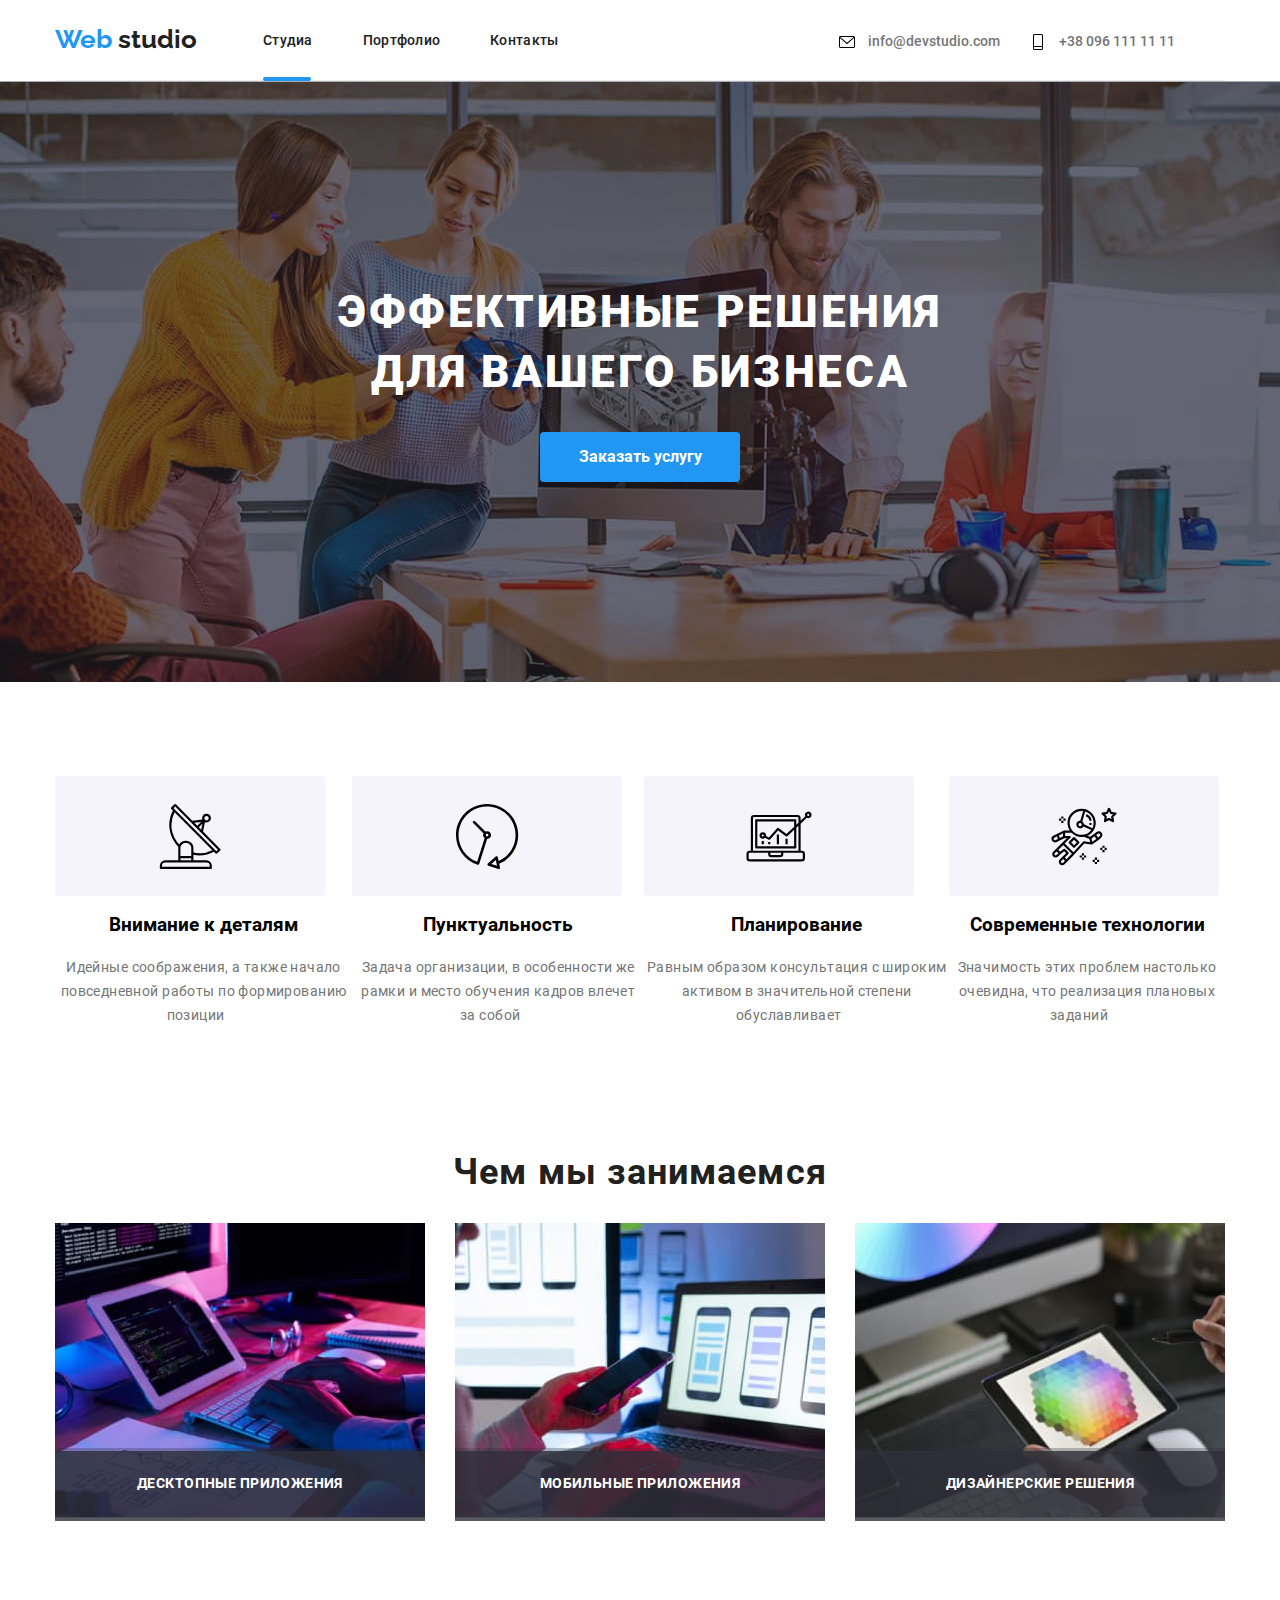
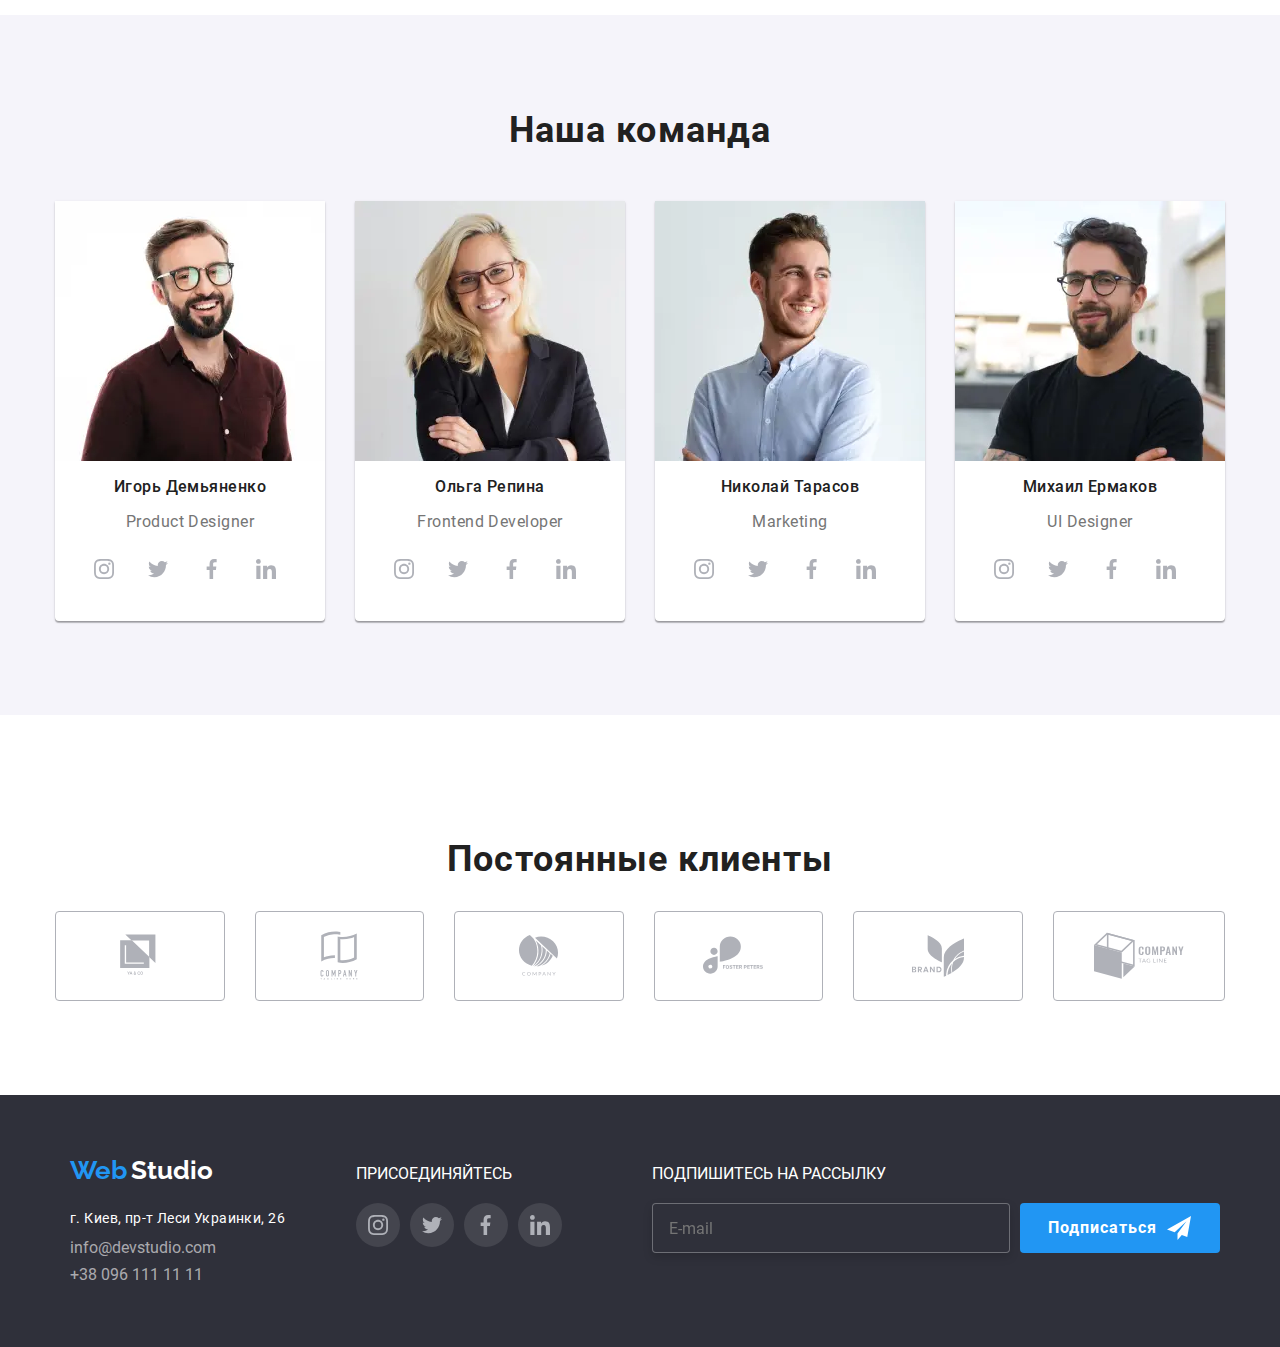
==== commit 459944e7: "commit 23" ====
--- a/index.html
+++ b/index.html
@@ -41,7 +41,7 @@
             <div class="window" data-menu>
               <ul class="site-nav list items">
                 <li class="header-item ">
-                  <a href="./index.html" class="nav first line">Студиa</a>
+                  <a href="./index.html" class="nav line">Студиa</a>
                 </li>
                 <li class="header-item">
                   <a href="./portfolio.html" class="nav">Портфолио</a>
@@ -659,64 +659,58 @@
         </footer>
 
         <!--МОДАЛЬНОЕ ОКНО -->
-        <div class="backdrop is-hidden" data-modal>
-            <div class="modal">
-              
-              <button class="btn-close" data-modal-close>X</button>
-              <h2 class="text-modal">Оставьте свои данные, мы вам перезвоним</h2>
-
-              <form class="form">
-
-                <label class="">
-                  <span class="text-span">Имя</span>
-                  <input class="contact-us" type="text" name="user-name" placeholder=" " pattern="^[А-Яа-яЁё\s]+$" required="">
-                  <svg class="icons-modal-man" height="18" width="18">
-                    <use href="./images/sprite.svg#icon-man">
-                    </use>
-                </label>
-
-                <label>
-
-                    <span class="text-span">Телефон</span>
-                    <input class="contact-us" type="tel" name="user-name" placeholder=" " pattern="^[А-Яа-яЁё\s]+$" required="">
-                    <svg class="icons-modal-call " height="18" width="18">
-                      <use href="./images/sprite.svg#icon-call">
-                      </use>
-                </label>
-                <label>
-
-                      <span class="text-span">Почта</span>
-                      <input class="contact-us" type="email" name="user-name" placeholder=" " pattern="^[А-Яа-яЁё\s]+$" required="">
-                      <svg class="icons-modal-sms " height="18" width="18">
-                      <use href="./images/sprite.svg#icon-sms">
-                      </use>
-                </label>
-
-                <label>
-                        <span class="coments">Комментарий</span>
-                        <textarea  class="textarea" name="textarea" id=""  placeholder="Введите текст"></textarea>
-                </label>
-                <label  class="check">
-                
-                      <input type="checkbox" class="checkbox" checked >
-                      <span class="check_box" ></span>
-                      <span class="contact">Соглашаюсь с рассылкой и принимаю <a href="#" class="contact-text"> Условия договора</a></span>
-                      <span class="checkbox" type="checkbox"></span>
-
-                </label>
-                      
-
-                <button class="modal-button">Отправить</button>
-                      
-
-                                                            
-                
-                </label>
-
-              </form>
-              
-          </div>
+      <div class="modal-overlay is-hidden" data-modal>
+        <div class="modal-container">
+          <form class="modal-form">
+            <h2 class="modal-title">Оставьте свои данные, мы вам перезвоним</h2>
+            <label class="form-field">
+              <span class="form-field-title">Имя</span>
+              <input class="modal-input" type="text" name="user-name" />
+              <svg class="modal-svg">
+                <use href="./images/sprite-modal.svg#icon-person-modal"></use>
+              </svg>
+            </label>
+      
+            <label class="form-field">
+              <span class="form-field-title">Телефон</span>
+              <input class="modal-input" type="tel" name="tel" />
+              <svg class="modal-svg">
+                <use href="./images/sprite-modal.svg#icon-phone-modal"></use>
+              </svg>
+            </label>
+      
+            <label class="form-field">
+              <span class="form-field-title">Почта</span>
+              <input class="modal-input" type="email" name="mail" />
+              <svg class="modal-svg">
+                <use href="./images/sprite-modal.svg#icon-email-modal"></use>
+              </svg>
+            </label>
+      
+            <label class="form-field">
+              <span class="form-field-title">Комментарий</span>
+              <textarea class="comment" name="comment" placeholder="Введите текст"></textarea>
+            </label>
+      
+            <label class="checkbox-label">
+              <input class="checkbox" type="checkbox" name="policy" />
+              <span class="checkbox-icon"></span>
+              <span class="checkbox-title">
+                Соглашаюсь с рассылкой и принимаю
+                <a class="checkbox-policy" href="">Условия договора</a>
+              </span>
+            </label>
+      
+            <button type="button" class="button-close-modal" aria-label="Закрыть модальное окно" data-modal-close>
+              <svg class="close-modal">
+                <use href="./images/sprite-modal.svg#icon-close-modal"></use>
+              </svg>
+            </button>
+      
+            <button type="button" class="button-send-modal" aria-label="Отправить форму">Отправить</button>
+          </form>
         </div>
+      </div>
       <script src="./js/modal.js"></script>
       <script src="./js/menu.js"></script>
       </body>
--- a/css/main.min.css
+++ b/css/main.min.css
@@ -1,3 +1,3 @@
-@font-face{font-family:'Roboto';font-style:normal;font-weight:400;src:local("Roboto"),local("Roboto-Regular"),url("../font-facee/roboto-v20-latin_cyrillic-regular.woff2") format("woff2"),url("../font-facee/roboto-v20-latin_cyrillic-regular.woff") format("woff")}@font-face{font-family:'Roboto';font-style:normal;font-weight:500;src:local("Roboto Medium"),local("Roboto-Medium"),url("../font-facee/roboto-v20-latin_cyrillic-500.woff2") format("woff2"),url("../font-facee/roboto-v20-latin_cyrillic-500.woff") format("woff")}@font-face{font-family:'Roboto';font-style:normal;font-weight:700;src:local("Roboto Bold"),local("Roboto-Bold"),url("../font-facee/roboto-v20-latin_cyrillic-700.woff2") format("woff2"),url("../font-facee/roboto-v20-latin_cyrillic-700.woff") format("woff")}@font-face{font-family:'Roboto';font-style:normal;font-weight:900;src:local("Roboto Black"),local("Roboto-Black"),url("../font-facee/roboto-v20-latin_cyrillic-900.woff2") format("woff2"),url("../font-facee/roboto-v20-latin_cyrillic-900.woff") format("woff")}@font-face{font-family:'Raleway';font-style:normal;font-weight:700;src:local(""),url("../font-facee/raleway-v17-latin_cyrillic-700.woff2") format("woff2"),url("../font-facee/raleway-v17-latin_cyrillic-700.woff") format("woff")}.footer-icon,.social{display:-webkit-box;display:-ms-flexbox;display:flex}/*! modern-normalize v1.0.0 | MIT License | https://github.com/sindresorhus/modern-normalize */*,*::before,*::after{-webkit-box-sizing:border-box;box-sizing:border-box}:root{-moz-tab-size:4;-o-tab-size:4;tab-size:4}html{line-height:1.15;-webkit-text-size-adjust:100%}body{margin:0}body{font-family:system-ui,-apple-system,"Segoe UI",Roboto,Helvetica,Arial,sans-serif,"Apple Color Emoji","Segoe UI Emoji"}hr{height:0;color:inherit}abbr[title]{-webkit-text-decoration:underline dotted;text-decoration:underline dotted}b,strong{font-weight:bolder}code,kbd,samp,pre{font-family:ui-monospace, SFMono-Regular, Consolas, 'Liberation Mono', Menlo,- monospace;font-size:1em}small{font-size:80%}sub,sup{font-size:75%;line-height:0;position:relative;vertical-align:baseline}sub{bottom:-0.25em}sup{top:-0.5em}table{text-indent:0;border-color:inherit}button,input,optgroup,select,textarea{font-family:inherit;font-size:100%;line-height:1.15;margin:0}button,select{text-transform:none}button,[type='button'],[type='reset'],[type='submit']{-webkit-appearance:button}::-moz-focus-inner{border-style:none;padding:0}:-moz-focusring{outline:1px dotted ButtonText}:-moz-ui-invalid{box-shadow:none}legend{padding:0}progress{vertical-align:baseline}::-webkit-inner-spin-button,::-webkit-outer-spin-button{height:auto}[type='search']{-webkit-appearance:textfield;outline-offset:-2px}::-webkit-search-decoration{-webkit-appearance:none}::-webkit-file-upload-button{-webkit-appearance:button;font:inherit}summary{display:list-item}body{font-family:Roboto, sans-serif;margin:0}h1{font-family:Roboto, sans-serif;font-style:normal;font-weight:bold;font-size:18px;line-height:36px;color:#212121}p{margin:0}a{text-decoration:none}ul{list-style:none}.items{text-align:center;margin-top:0;margin-bottom:0;padding:0}@media screen and (min-width: 768px) and (max-width: 1199px){.items{display:-webkit-box;display:-ms-flexbox;display:flex}}@media screen and (min-width: 1200px){.items{display:-webkit-box;display:-ms-flexbox;display:flex}}.continer{padding-left:15px;padding-right:15px;margin-right:auto;margin-left:auto}@media screen and (min-width: 480px) and (max-width: 767px){.continer{width:480px}}@media screen and (min-width: 768px) and (max-width: 1199px){.continer{width:768px}}@media screen and (min-width: 1200px){.continer{width:1200px}}.logo-header,.logo-footer{font-family:Raleway, sans-serif;font-style:normal;font-weight:bold;font-size:26px;color:#2196f3}@media screen and (min-width: 768px) and (max-width: 1199px){.logo-header,.logo-footer{font-size:24px;line-height:28px;letter-spacing:0.03em}}.logotyp{font-family:Raleway, sans-serif;font-size:26px;color:#212121}@media screen and (min-width: 768px) and (max-width: 1199px){.logotyp{font-size:24px;line-height:28px;letter-spacing:0.03em}}.header-top{border-bottom:1px solid rgba(47,48,58,0.4)}.header-top a{font-family:Roboto;font-style:normal;font-weight:500;font-size:14px}@media screen and (max-width: 767px){.header-top{position:relative}}.menu-container{width:40px;height:40px;margin:0;padding:0;border:none;background-color:transparent}.menu-container.is-open .icon-menu{display:none}.menu-container.is-open .icon-cross{outline:none;display:block}.menu-container .icon-cross{display:none}.menu-container:hover .icon-menu,.menu-container:focus .icon-menu,.menu-container:hover .icon-cross,.menu-container:focus .icon-cross{fill:#2196f3}@media screen and (max-width: 767px){.flex-header{display:-webkit-box;display:-ms-flexbox;display:flex;-webkit-box-pack:justify;-ms-flex-pack:justify;justify-content:space-between;-webkit-box-align:center;-ms-flex-align:center;align-items:center}.flex-header .window{-webkit-transform:translateY(-100%) scaleX(0);transform:translateY(-100%) scaleX(0);position:absolute;top:100%;left:0;width:100%;height:auto;text-align:center;background:#ffffff;-webkit-box-shadow:0px 4px 8px rgba(0,0,0,0.04),0px 2px 4px rgba(0,0,0,0.08),0px 1px 3px rgba(0,0,0,0.16);box-shadow:0px 4px 8px rgba(0,0,0,0.04),0px 2px 4px rgba(0,0,0,0.08),0px 1px 3px rgba(0,0,0,0.16);-webkit-transition:-webkit-transform 250ms cubic-bezier(0.4, 0, 0.2, 1);transition:-webkit-transform 250ms cubic-bezier(0.4, 0, 0.2, 1);transition:transform 250ms cubic-bezier(0.4, 0, 0.2, 1);transition:transform 250ms cubic-bezier(0.4, 0, 0.2, 1), -webkit-transform 250ms cubic-bezier(0.4, 0, 0.2, 1)}}@media screen and (max-width: 767px) and (max-width: 767px){.flex-header .window{height:453px;width:100%}}@media screen and (max-width: 767px){.flex-header .window.is-open{-webkit-transform:rotate(0deg);transform:rotate(0deg)}}@media screen and (max-width: 767px){.logo-header{padding:0}}@media screen and (min-width: 768px){.menu-container{display:none}}.nav{font-family:Roboto;font-style:normal;font-weight:500;font-size:14px;line-height:16px;letter-spacing:0.02em;display:block;padding-top:32px;padding-bottom:32px;color:#212121;-webkit-transition:color 250ms cubic-bezier(0.4, 0, 0.2, 1);transition:color 250ms cubic-bezier(0.4, 0, 0.2, 1)}@media screen and (max-width: 767px){.nav :first-child{padding-top:50px}}.nav:hover{color:#2196f3}@media screen and (max-width: 768px){.first{padding-top:60px}}.telefon{color:#757575;padding-top:32px;padding-bottom:32px}.telefon:hover{fill:currentColor;color:#2196f3}@media screen and (max-width: 767px){.telefon{display:block;padding:0}}@media screen and (min-width: 1200px){.telefon{padding-top:30px;padding-bottom:0}}.email{color:#757575;padding-top:32px;padding-bottom:32px;display:inline;-webkit-box-pack:center;-ms-flex-pack:center;justify-content:center;-webkit-box-align:center;-ms-flex-align:center;align-items:center;-webkit-transition:color 250ms cubic-bezier(0.4, 0, 0.2, 1);transition:color 250ms cubic-bezier(0.4, 0, 0.2, 1)}.email:hover{fill:currentColor;color:#2196f3}@media screen and (max-width: 767px){.email{display:block;padding-bottom:16px}}.flex-header{-webkit-box-align:center;-ms-flex-align:center;align-items:center;border-bottom:1px solid #ececec}@media screen and (min-width: 768px) and (max-width: 1199px){.flex-header{display:-webkit-box;display:-ms-flexbox;display:flex}}@media screen and (min-width: 1200px){.flex-header{display:-webkit-box;display:-ms-flexbox;display:flex}}.flex-header li{list-style-type:none}.site-nav .list{padding-top:31px;padding-bottom:31px;margin-top:0px;margin-bottom:0px;padding-left:0px;color:#212121;font-weight:500;font-size:14px;line-height:1.2;letter-spacing:0.02em}@media screen and (min-width: 1200px){.site-nav{display:-webkit-box;display:-ms-flexbox;display:flex;margin-right:111px}}.line::after{display:block;content:'';position:absolute;top:77px;bottom:2px;height:4px;background:#2196f3;border-radius:2px}@media screen and (min-width: 1200px){.line::after{width:48px}}.line-portfolio:after{display:block;content:'';position:absolute;top:77px;bottom:2px;height:4px;background:#2196f3;border-radius:2px}@media screen and (min-width: 1200px){.line-portfolio:after{width:78px}}.header-item{-webkit-transition:color 250ms cubic-bezier(0.4, 0, 0.2, 1);transition:color 250ms cubic-bezier(0.4, 0, 0.2, 1)}.header-item:last-child{margin-right:0}@media screen and (min-width: 768px) and (max-width: 1199px){.header-item:last-child{padding-right:0;margin-right:84px}}@media screen and (min-width: 768px) and (max-width: 1199px) and (max-width: 767px){.header-item{padding-right:0}}.header-item-second{-webkit-box-pack:end;-ms-flex-pack:end;justify-content:flex-end;margin-right:50px}.header-item-second:last-child{margin-right:0}@media screen and (max-width: 767px){.header-item-second{margin-right:0}}.header-item-second a,use{-webkit-transition:color 250ms cubic-bezier(0.4, 0, 0.2, 1);transition:color 250ms cubic-bezier(0.4, 0, 0.2, 1)}.auth-nav{margin-left:auto;padding-left:0px}@media screen and (min-width: 1200px){.auth-nav{margin:0;padding:0;-webkit-box-align:baseline;-ms-flex-align:baseline;align-items:baseline;margin-left:120px}}.logotyp{margin-right:78px}.logotyp .logo-header{padding:25px 0}.section.service{padding-top:200px;padding-bottom:280px}@media screen and (max-width: 767px){.section.service{background-repeat:no-repeat;background-position:center;background-size:cover;background-image:-webkit-gradient(linear, left top, right top, from(rgba(47,48,58,0.4)), to(rgba(47,48,58,0.4))),url("../images/help/header/mobileheader/mobileheader.jpg");background-image:linear-gradient(to right, rgba(47,48,58,0.4), rgba(47,48,58,0.4)),url("../images/help/header/mobileheader/mobileheader.jpg");background-image:-webkit-gradient(linear, left top, right top, from(rgba(47,48,58,0.4)), to(rgba(47,48,58,0.4))),url("../images/help/header/mobileheader/mobileheaderwebp.webp");background-image:linear-gradient(to right, rgba(47,48,58,0.4), rgba(47,48,58,0.4)),url("../images/help/header/mobileheader/mobileheaderwebp.webp")}}@media screen and (max-width: 767px) and (min-device-pixel-ratio: 2), screen and (max-width: 767px) and (-webkit-min-device-pixel-ratio: 2), screen and (max-width: 767px) and (min-resolution: 192dpi), screen and (max-width: 767px) and (min-resolution: 2dppx){.section.service{background-image:-webkit-gradient(linear, left top, right top, from(rgba(47,48,58,0.4)), to(rgba(47,48,58,0.4))),url("../images/help/header/mobileheader/mobileheader@2x.jpg");background-image:linear-gradient(to right, rgba(47,48,58,0.4), rgba(47,48,58,0.4)),url("../images/help/header/mobileheader/mobileheader@2x.jpg");background-image:-webkit-gradient(linear, left top, right top, from(rgba(47,48,58,0.4)), to(rgba(47,48,58,0.4))),url("../images/help/header/mobileheader/mobileheader@2xwebp.webp");background-image:linear-gradient(to right, rgba(47,48,58,0.4), rgba(47,48,58,0.4)),url("../images/help/header/mobileheader/mobileheader@2xwebp.webp")}}@media screen and (max-width: 767px) and (min-device-pixel-ratio: 3), screen and (max-width: 767px) and (-webkit-min-device-pixel-ratio: 3), screen and (max-width: 767px) and (min-resolution: 288dpi), screen and (max-width: 767px) and (min-resolution: 3dppx){.section.service{background-image:-webkit-gradient(linear, left top, right top, from(rgba(47,48,58,0.4)), to(rgba(47,48,58,0.4))),url("../images/help/header/mobileheader/mobileheader@3x.jpg");background-image:linear-gradient(to right, rgba(47,48,58,0.4), rgba(47,48,58,0.4)),url("../images/help/header/mobileheader/mobileheader@3x.jpg");background-image:-webkit-gradient(linear, left top, right top, from(rgba(47,48,58,0.4)), to(rgba(47,48,58,0.4))),url("../images/help/header/mobileheader/mobileheader@3xwebp.webp");background-image:linear-gradient(to right, rgba(47,48,58,0.4), rgba(47,48,58,0.4)),url("../images/help/header/mobileheader/mobileheader@3xwebp.webp")}}@media screen and (min-width: 768px) and (max-width: 1199px){.section.service{max-width:100%;background-repeat:no-repeat;background-position:center;background-size:cover}}@media screen and (min-width: 768px) and (max-width: 1199px) and (min-device-pixel-ratio: 1), screen and (min-width: 768px) and (max-width: 1199px) and (-webkit-min-device-pixel-ratio: 1), screen and (min-width: 768px) and (max-width: 1199px) and (min-resolution: 96dpi), screen and (min-width: 768px) and (max-width: 1199px) and (min-resolution: 1dppx){.section.service{background-image:-webkit-gradient(linear, left top, right top, from(rgba(47,48,58,0.4)), to(rgba(47,48,58,0.4))),url("../images/help/header/tabletheader/tabletheader.jpg");background-image:linear-gradient(to right, rgba(47,48,58,0.4), rgba(47,48,58,0.4)),url("../images/help/header/tabletheader/tabletheader.jpg");background-image:-webkit-gradient(linear, left top, right top, from(rgba(47,48,58,0.4)), to(rgba(47,48,58,0.4))),url("../images/help/header/tabletheader/tabletheaderwebp.webp");background-image:linear-gradient(to right, rgba(47,48,58,0.4), rgba(47,48,58,0.4)),url("../images/help/header/tabletheader/tabletheaderwebp.webp")}}@media screen and (min-width: 768px) and (max-width: 1199px) and (min-device-pixel-ratio: 2), screen and (min-width: 768px) and (max-width: 1199px) and (-webkit-min-device-pixel-ratio: 2), screen and (min-width: 768px) and (max-width: 1199px) and (min-resolution: 192dpi), screen and (min-width: 768px) and (max-width: 1199px) and (min-resolution: 2dppx){.section.service{background-image:-webkit-gradient(linear, left top, right top, from(rgba(47,48,58,0.4)), to(rgba(47,48,58,0.4))),url("../images/help/header/tabletheader/tabletheader@2x.jpg");background-image:linear-gradient(to right, rgba(47,48,58,0.4), rgba(47,48,58,0.4)),url("../images/help/header/tabletheader/tabletheader@2x.jpg");background-image:-webkit-gradient(linear, left top, right top, from(rgba(47,48,58,0.4)), to(rgba(47,48,58,0.4))),url("../images/help/header/tabletheader/tabletheaderwebp@2x.webp");background-image:linear-gradient(to right, rgba(47,48,58,0.4), rgba(47,48,58,0.4)),url("../images/help/header/tabletheader/tabletheaderwebp@2x.webp")}}@media screen and (min-width: 768px) and (max-width: 1199px) and (min-device-pixel-ratio: 3), screen and (min-width: 768px) and (max-width: 1199px) and (-webkit-min-device-pixel-ratio: 3), screen and (min-width: 768px) and (max-width: 1199px) and (min-resolution: 288dpi), screen and (min-width: 768px) and (max-width: 1199px) and (min-resolution: 3dppx){.section.service{background-image:-webkit-gradient(linear, left top, right top, from(rgba(47,48,58,0.4)), to(rgba(47,48,58,0.4))),url("../images/help/header/tabletheader/tabletheader@3x.jpg");background-image:linear-gradient(to right, rgba(47,48,58,0.4), rgba(47,48,58,0.4)),url("../images/help/header/tabletheader/tabletheader@3x.jpg");background-image:-webkit-gradient(linear, left top, right top, from(rgba(47,48,58,0.4)), to(rgba(47,48,58,0.4))),url("../images/header/tabletheader/tabletheaderwebp@3x.webp");background-image:linear-gradient(to right, rgba(47,48,58,0.4), rgba(47,48,58,0.4)),url("../images/header/tabletheader/tabletheaderwebp@3x.webp")}}@media screen and (min-width: 1200px){.section.service{max-width:100%;padding:200px 0;background-repeat:no-repeat;background-position:center;background-size:cover}}@media screen and (min-width: 1200px) and (min-device-pixel-ratio: 1), screen and (min-width: 1200px) and (-webkit-min-device-pixel-ratio: 1), screen and (min-width: 1200px) and (min-resolution: 96dpi), screen and (min-width: 1200px) and (min-resolution: 1dppx){.section.service{background-image:-webkit-gradient(linear, left top, right top, from(rgba(47,48,58,0.4)), to(rgba(47,48,58,0.4))),url("../images/help/header/laptopheader/laptopheaderwebp.webp");background-image:linear-gradient(to right, rgba(47,48,58,0.4), rgba(47,48,58,0.4)),url("../images/help/header/laptopheader/laptopheaderwebp.webp");background-image:-webkit-gradient(linear, left top, right top, from(rgba(47,48,58,0.4)), to(rgba(47,48,58,0.4))),url("../images/help/header/laptopheader/laptopheader.jpg");background-image:linear-gradient(to right, rgba(47,48,58,0.4), rgba(47,48,58,0.4)),url("../images/help/header/laptopheader/laptopheader.jpg")}}@media screen and (min-width: 1200px) and (min-device-pixel-ratio: 2), screen and (min-width: 1200px) and (-webkit-min-device-pixel-ratio: 2), screen and (min-width: 1200px) and (min-resolution: 192dpi), screen and (min-width: 1200px) and (min-resolution: 2dppx){.section.service{background-image:-webkit-gradient(linear, left top, right top, from(rgba(47,48,58,0.4)), to(rgba(47,48,58,0.4))),url("../images/help/header/laptopheader/laptopheader@2x.jpg");background-image:linear-gradient(to right, rgba(47,48,58,0.4), rgba(47,48,58,0.4)),url("../images/help/header/laptopheader/laptopheader@2x.jpg");background-image:-webkit-gradient(linear, left top, right top, from(rgba(47,48,58,0.4)), to(rgba(47,48,58,0.4))),url("../images/help/header/laptopheader/laptopheaderwebp@2x.webp");background-image:linear-gradient(to right, rgba(47,48,58,0.4), rgba(47,48,58,0.4)),url("../images/help/header/laptopheader/laptopheaderwebp@2x.webp")}}@media screen and (min-width: 1200px) and (min-device-pixel-ratio: 3), screen and (min-width: 1200px) and (-webkit-min-device-pixel-ratio: 3), screen and (min-width: 1200px) and (min-resolution: 288dpi), screen and (min-width: 1200px) and (min-resolution: 3dppx){.section.service{background-image:-webkit-gradient(linear, left top, right top, from(rgba(47,48,58,0.4)), to(rgba(47,48,58,0.4))),url("../images/help/header/laptopheader/laptopheader@3x.jpg");background-image:linear-gradient(to right, rgba(47,48,58,0.4), rgba(47,48,58,0.4)),url("../images/help/header/laptopheader/laptopheader@3x.jpg");background-image:-webkit-gradient(linear, left top, right top, from(rgba(47,48,58,0.4)), to(rgba(47,48,58,0.4))),url("../images/help/header/laptopheader/laptopheaderwebp@3x.webp");background-image:linear-gradient(to right, rgba(47,48,58,0.4), rgba(47,48,58,0.4)),url("../images/help/header/laptopheader/laptopheaderwebp@3x.webp")}}.btn-centr{width:200px;font-weight:bold;font-size:16px;line-height:30px;height:50px;background:#2196f3;border:none;border-radius:4px;color:#fff;display:block;margin-right:auto;margin-left:auto}.btn{background:#2196f3;color:#ffffff}.caption{font-weight:900;font-size:44px;line-height:60px;letter-spacing:0.06em;text-transform:uppercase;color:#fff;text-align:center;margin:0;margin-bottom:30px}@media screen and (max-width: 767px){.caption{font-size:26px;line-height:42px;letter-spacing:0.06em}}@media screen and (min-width: 768px) and (max-width: 1199px){.caption{height:84px;font-size:26px;line-height:42px}}@media screen and (max-width: 767px){.section.elements .headline{font-weight:bold;font-size:14px;line-height:16px;letter-spacing:0.03em;text-transform:uppercase;color:#212121;margin-top:30px;margin-bottom:10px}.section.elements p{font-weight:normal;font-size:14px;line-height:24px;letter-spacing:0.03em;color:#757575}}@media screen and (min-width: 768px) and (max-width: 1199px){.headline{text-align:left}}.elements{padding-bottom:94px;padding-top:94px}@media screen and (max-width: 767px){.elements{padding-bottom:60px;padding-top:60px}}@media screen and (min-width: 768px) and (max-width: 1199px){.elements{padding-bottom:60px;padding-top:60px}}@media screen and (min-width: 768px) and (max-width: 1199px){.aggregate{display:-webkit-box;display:-ms-flexbox;display:flex;-ms-flex-wrap:wrap;flex-wrap:wrap}}@media screen and (min-width: 768px) and (max-width: 1199px){.detals{width:calc((100% - 4 * 15px) / 2);margin:15px}}.detals.detals.detals{margin-bottom:30px}.icon-centr{height:65px}.bacground-icons{background-color:#f5f4fa;border-radius:4px;height:120px;-webkit-box-align:center;-ms-flex-align:center;align-items:center;-webkit-box-pack:center;-ms-flex-pack:center;justify-content:center;justify-content:center;height:120px;background-color:#f5f4fa}@media screen and (max-width: 767px){.bacground-icons{display:-webkit-box;display:-ms-flexbox;display:flex}}@media screen and (min-width: 768px) and (max-width: 1199px){.bacground-icons{display:-webkit-box;display:-ms-flexbox;display:flex}}@media screen and (min-width: 1200px){.bacground-icons{width:270px;display:-webkit-box;display:-ms-flexbox;display:flex}}.text-aggregate{font-family:Roboto;font-style:normal;letter-spacing:0.03em;font-weight:normal;font-size:14px;line-height:24px;letter-spacing:0.03em;color:#757575;text-align:left;width:100%}@media screen and (max-width: 767px){.text-aggregate{width:450px;height:50px}}@media screen and (min-width: 768px) and (max-width: 1199px){.text-aggregate{width:354px;height:50px}}@media screen and (min-width: 1200px){.text-aggregate{width:270px;height:75px}}.text-aggregate:last-child{margin-right:16px}.section.java{padding-bottom:94px}@media screen and (max-width: 767px){.section.java{display:none}}@media screen and (min-width: 768px) and (max-width: 1199px){.section.java{display:none}}.desc{position:absolute;font-family:Roboto;font-style:normal;font-weight:bold;font-size:14px;line-height:16px;letter-spacing:0.03em;text-transform:uppercase;margin-top:0;margin-bottom:0;color:#ffffff;-webkit-box-align:center;-ms-flex-align:center;align-items:center;-webkit-box-pack:center;-ms-flex-pack:center;justify-content:center;bottom:3px;height:70px;background:rgba(47,48,58,0.8)}@media screen and (min-width: 1200px){.desc{display:-webkit-box;display:-ms-flexbox;display:flex;width:370px}}.subject{font-weight:bold;font-size:36px;line-height:42px;letter-spacing:0.03em;color:#212121;text-align:center;margin-top:0}.help{padding-bottom:94px}.applications{position:relative;margin:0;width:calc((100% - 60px) / 2)}@media screen and (min-width: 1200px){.applications{display:-webkit-box;display:-ms-flexbox;display:flex}}.applications .content-java{margin-right:30px}h2,.our-team{font-weight:bold;font-size:36px;line-height:42px;letter-spacing:0.03em;color:#212121;text-align:center;display:block}@media screen and (max-width: 1199px){h2,.our-team{font-size:28px}}.name-team{font-weight:500;font-size:16px;line-height:19px;letter-spacing:0.03em;color:#212121;text-align:center}.social-links{height:44px;-webkit-box-align:center;-ms-flex-align:center;align-items:center;-webkit-box-pack:center;-ms-flex-pack:center;justify-content:center;color:#afb1b8;fill:currentColor;display:-webkit-box;display:-ms-flexbox;display:flex;width:44px}.social-links:hover{border-radius:50%;background-color:#2196f3;color:#ffffff;-webkit-transition:background-color 250ms cubic-bezier(0.4, 0, 0.2, 1),background-color 250ms cubic-bezier(0.4, 0, 0.2, 1);transition:background-color 250ms cubic-bezier(0.4, 0, 0.2, 1),background-color 250ms cubic-bezier(0.4, 0, 0.2, 1)}.social-links-margin{background:rgba(255,255,255,0.1);border-radius:50%;margin-right:10px}.team.our-people{padding-top:94px;padding-bottom:94px}@media screen and (max-width: 768px){.team.our-people{padding-bottom:60px;padding-top:60px}}.team.our-people{background-color:#f5f4fa}.workers{background:#f5f4fa}@media screen and (min-width: 768px) and (max-width: 1199px){.workers{display:-webkit-box;display:-ms-flexbox;display:flex;-ms-flex-wrap:wrap;flex-wrap:wrap}}@media screen and (min-width: 1200px){.workers{display:-webkit-box;display:-ms-flexbox;display:flex;-ms-flex-wrap:inherit;flex-wrap:inherit}}.perfect.our-team{margin-bottom:50px}.perfect.our-team{margin-top:0}.workers p{font-weight:normal;font-size:16px;line-height:19px;text-align:center;letter-spacing:0.03em;text-align:center;color:#757575;margin-bottom:16px}.continer .people{background-color:#fff;margin-right:30px}@media screen and (min-width: 768px) and (max-width: 1199px){.continer .people{margin-right:15px;margin-left:15px;width:44%;margin-bottom:30px}}@media screen and (min-width: 1200px){.continer .people{width:calc((100% - 90px) / 3)}}@media screen and (max-width: 768px){.continer .people{margin-bottom:30px}}.people ul{-webkit-box-pack:center;-ms-flex-pack:center;justify-content:center}@media screen and (min-width: 1200px){.people ul{display:-webkit-box;display:-ms-flexbox;display:flex}}.people{background-color:red;-webkit-box-shadow:0px 1px 3px rgba(0,0,0,0.12),0px 1px 1px rgba(0,0,0,0.14),0px 2px 1px rgba(0,0,0,0.2);box-shadow:0px 1px 3px rgba(0,0,0,0.12),0px 1px 1px rgba(0,0,0,0.14),0px 2px 1px rgba(0,0,0,0.2);border-radius:0px 0px 4px 4px;padding-bottom:30px}.people:last-child{margin-right:0}.people li{margin-right:10px}.team-hover:hover{background:#f5f4fa}.icon-envelope{vertical-align:middle;height:20px;width:16px;margin-right:10px}@media screen and (min-width: 768px) and (max-width: 1199px){.icon-envelope{height:18px;width:14px}}.icon-phone{vertical-align:middle;height:20px;width:16px;margin-right:10px}@media screen and (min-width: 768px) and (max-width: 1199px){.icon-phone{height:18px;width:16px}}.footer-icon{-webkit-box-align:center;-ms-flex-align:center;align-items:center;-webkit-box-pack:center;-ms-flex-pack:center;justify-content:center;-webkit-box-sizing:border-box;box-sizing:border-box;border-radius:4px}.social{height:20px;width:20px}.icon_team{display:-webkit-box;display:-ms-flexbox;display:flex}.icon-box{fill:#afb1b8;display:block;color:#afb1b8}.icon-box:hover{fill:#2196f3;-webkit-transition:fill 250ms cubic-bezier(0.4, 0, 0.2, 1),border 250ms cubic-bezier(0.4, 0, 0.2, 1);transition:fill 250ms cubic-bezier(0.4, 0, 0.2, 1),border 250ms cubic-bezier(0.4, 0, 0.2, 1)}.firm1{height:48px}@media screen and (min-width: 1200px){.firm1{width:43px}}.firm2{height:61px}@media screen and (min-width: 1200px){.firm2{width:48px}}.firm3{height:43px}@media screen and (min-width: 1200px){.firm3{width:41px}}.firm4{height:79px}@media screen and (min-width: 1200px){.firm4{width:71px}}.firm5{display:block;height:52px}@media screen and (min-width: 1200px){.firm5{width:64px}}.firm6{display:block;height:90px}@media screen and (min-width: 1200px){.firm6{width:170px}}.box{-webkit-box-align:center;-ms-flex-align:center;align-items:center;-webkit-box-pack:center;-ms-flex-pack:center;justify-content:center;border:1px solid #afb1b8;-webkit-box-sizing:border-box;box-sizing:border-box;border-radius:4px;margin-right:30px;height:90px}@media screen and (min-width: 768px) and (max-width: 1199px){.box{width:226px;display:-webkit-box;display:-ms-flexbox;display:flex}}@media screen and (min-width: 1200px){.box{width:170px;display:-webkit-box;display:-ms-flexbox;display:flex}}@media screen and (max-width: 767px){.box{width:210px;height:90px;display:-webkit-box;display:-ms-flexbox;display:flex;-ms-flex-wrap:wrap;flex-wrap:wrap}}.box:last-child{margin-right:0}.column{width:calc(150px / 6);width:100%;margin-right:30px;margin-bottom:30px}@media screen and (min-width: 1200px){.column{display:-webkit-box;display:-ms-flexbox;display:flex;margin:0}}@media screen and (max-width: 1199px){.column{font-size:28px}}@media screen and (min-width: 768px) and (max-width: 1199px){.column{width:calc((100% - 3 * 30px) / 3);margin-right:30px;margin-bottom:30px}}.column:nth-last-child(2n+1){margin-right:0px}@media screen and (min-width: 768px) and (max-width: 1199px){.column:nth-last-child(2n+1){margin-right:30px}}.column:nth-last-child(-n+2){margin-bottom:0px}.box:hover{color:#2196f3;border:1px solid #2196f3;-webkit-transition:color 250ms cubic-bezier(0.4, 0, 0.2, 1),background-color 250ms cubic-bezier(0.4, 0, 0.2, 1),border-radius 250ms cubic-bezier(0.4, 0, 0.2, 1);transition:color 250ms cubic-bezier(0.4, 0, 0.2, 1),background-color 250ms cubic-bezier(0.4, 0, 0.2, 1),border-radius 250ms cubic-bezier(0.4, 0, 0.2, 1)}.box:hover:hover{-webkit-transition:fill 250ms cubic-bezier(0.4, 0, 0.2, 1),border 250ms cubic-bezier(0.4, 0, 0.2, 1);transition:fill 250ms cubic-bezier(0.4, 0, 0.2, 1),border 250ms cubic-bezier(0.4, 0, 0.2, 1)}.box:hover .icon-box{fill:#2196f3}.regular{padding-top:94px;padding-bottom:94px}@media screen and (min-width: 768px) and (max-width: 1199px){.regular{padding-top:60px;padding-bottom:60px}}.our-clients.centr{margin-top:0}.regular-clients{margin-top:0;display:-webkit-box;display:-ms-flexbox;display:flex;-ms-flex-wrap:wrap;flex-wrap:wrap}@media screen and (min-width: 1200px){.regular-clients{display:-webkit-box;display:-ms-flexbox;display:flex;-ms-flex-wrap:inherit;flex-wrap:inherit}}.footer{background:#2f303a}.backdrop{position:fixed;top:0;left:0;right:0;bottom:0;background:rgba(0,0,0,0.2);opacity:1;-webkit-transition:opacity 250ms cubic-bezier(0.4, 0, 0.2, 1);transition:opacity 250ms cubic-bezier(0.4, 0, 0.2, 1)}h2 .our-clients{font-weight:bold;font-size:36px;line-height:42px;letter-spacing:0.03em;color:#212121}.images{margin:5px;padding-left:0;list-style-type:none}@media screen and (min-width: 1200px){.images{display:-webkit-box;display:-ms-flexbox;display:flex;-ms-flex-wrap:wrap;flex-wrap:wrap}}@media screen and (min-width: 768px) and (max-width: 1199px){.images{display:-webkit-box;display:-ms-flexbox;display:flex;-ms-flex-wrap:wrap;flex-wrap:wrap;margin:0;margin-bottom:60px}}@media screen and (min-width: 1200px){.images ul{display:-webkit-box;display:-ms-flexbox;display:flex;-ms-flex-wrap:wrap;flex-wrap:wrap}}.item{position:relative;margin-right:30px;margin-bottom:30px;border:1px solid #eeeeee;-webkit-box-sizing:border-box;box-sizing:border-box}@media screen and (max-width: 767px){.item{width:100%}}@media screen and (min-width: 768px) and (max-width: 1199px){.item{width:calc((100% - 30px) / 2);margin:7px}.item:last-child{margin-bottom:0}}@media screen and (min-width: 1200px){.item{width:calc((100% - 60px) / 3)}}.item:hover{-webkit-box-shadow:1px 4px 6px rgba(0,0,0,0.16),0px 4px 4px rgba(0,0,0,0.06),0px 1px 1px rgba(0,0,0,0.12);box-shadow:1px 4px 6px rgba(0,0,0,0.16),0px 4px 4px rgba(0,0,0,0.06),0px 1px 1px rgba(0,0,0,0.12)}.images h2{font-weight:bold;font-size:18px;line-height:36px;margin-left:24px;margin-bottom:4px;text-align:left}.item-paragraph{font-family:Roboto, sans-serif;font-style:normal;font-weight:normal;font-size:16px;line-height:30px;color:#757575;margin-left:24px;margin-top:0;margin-bottom:0;padding-bottom:20px}.technical{position:relative;-webkit-box-sizing:border-box;box-sizing:border-box;height:294px;overflow:hidden}@media screen and (min-width: 1200px){.technical{width:100%}}.img{display:block}@media screen and (max-width: 767px){.img{width:450px}}@media screen and (min-width: 768px) and (max-width: 1199px){.img{width:100%}}.texnocriak{position:absolute;display:block;top:0;margin:0;height:294px;padding:63px 24px;font-weight:normal;font-size:18px;line-height:1.55;color:#ffffff;letter-spacing:0.03em;background:rgba(33,150,243,0.9);-webkit-transform:translateY(100%);transform:translateY(100%);-webkit-transition:-webkit-transform 250ms cubic-bezier(0.4, 0, 0.2, 1);transition:-webkit-transform 250ms cubic-bezier(0.4, 0, 0.2, 1);transition:transform 250ms cubic-bezier(0.4, 0, 0.2, 1);transition:transform 250ms cubic-bezier(0.4, 0, 0.2, 1), -webkit-transform 250ms cubic-bezier(0.4, 0, 0.2, 1)}.item-links:hover .texnocriak{-webkit-transform:translateY(0);transform:translateY(0)}@media screen and (min-width: 1200px){.item:nth-child(3n){margin-right:0}}.item-title{margin-top:20px}@media screen and (max-width: 767px){.flex-continier{padding-top:60px;padding-bottom:60px}}@media screen and (min-width: 1200px){.flex-continier{padding-top:94px;padding-bottom:94px}}.button{font-weight:500;font-size:16px;line-height:26px;text-align:center;background:#f5f4fa;border:none;border-radius:4px;padding:6px 22px;-webkit-transition:background-color 250ms cubic-bezier(0.4, 0, 0.2, 1);transition:background-color 250ms cubic-bezier(0.4, 0, 0.2, 1)}@media screen and (max-width: 767px){.button{margin-bottom:15px}}.button-menu{-webkit-box-pack:center;-ms-flex-pack:center;justify-content:center;margin-bottom:50px;padding-left:0}@media screen and (min-width: 1200px){.button-menu{display:-webkit-box;display:-ms-flexbox;display:flex}}@media screen and (min-width: 768px) and (max-width: 1199px){.button-menu{display:-webkit-box;display:-ms-flexbox;display:flex;margin:0;padding-top:60px;padding-bottom:30px}}@media screen and (max-width: 767px){.button-menu{display:-webkit-box;display:-ms-flexbox;display:flex;-ms-flex-wrap:wrap;flex-wrap:wrap;-webkit-box-pack:start;-ms-flex-pack:start;justify-content:flex-start;margin-bottom:31px}}.button-item{margin-right:8px}.button-item:last-child{margin-right:0px}.main{font-weight:500;font-size:16px;line-height:26px;color:#212121}.button:hover{color:#ffffff;background-color:#2196f3;-webkit-box-shadow:0px 3px 1px rgba(0,0,0,0.1),0px 1px 2px rgba(0,0,0,0.08),0px 2px 2px rgba(0,0,0,0.12);box-shadow:0px 3px 1px rgba(0,0,0,0.1),0px 1px 2px rgba(0,0,0,0.08),0px 2px 2px rgba(0,0,0,0.12)}.button:hover:focus{color:#f5f4fa}.messenger{color:#ffffff}@media screen and (min-width: 768px) and (max-width: 1199px){.footer-adress{margin-left:76px;margin-top:60px;margin-right:165px}}@media screen and (min-width: 1200px){.footer-adress{margin-left:15px;margin-right:70px;margin-bottom:50px}}.logo-footer,.logo-second{font-family:Raleway;font-style:normal;font-weight:bold;font-size:26px;line-height:31px;display:inline-block;padding-top:60px}@media screen and (min-width: 768px) and (max-width: 1199px){.logo-footer,.logo-second{font-size:24px}}.logo-second{font-size:26px;color:#ffffff}@media screen and (min-width: 768px) and (max-width: 1199px){.logo-second{font-size:24px}}.footer-nav{font-style:normal;display:block;color:rgba(255,255,255,0.6);margin-bottom:9px}@media screen and (max-width: 767px){.footer-nav{margin-bottom:8px}}@media screen and (min-width: 768px) and (max-width: 1199px){.footer-nav{margin-bottom:8px}}.footer-nav:last-child{margin-bottom:0}@media screen and (max-width: 767px){.footer-nav:last-child{margin-bottom:60px}}@media screen and (min-width: 768px) and (max-width: 1199px){.footer-nav:last-child{margin-bottom:60px}}.footer-messenger{-webkit-box-pack:center;-ms-flex-pack:center;justify-content:center;-webkit-box-align:center;-ms-flex-align:center;align-items:center}@media screen and (min-width: 768px) and (max-width: 1199px){.footer-messenger{margin-top:65px;margin-right:65px}}@media screen and (min-width: 1200px){.footer-messenger{margin-right:80px}}.position{display:block;-webkit-box-align:center;-ms-flex-align:center;align-items:center;margin-right:0}@media screen and (min-width: 768px) and (max-width: 1199px){.position{-ms-flex-wrap:wrap;flex-wrap:wrap}}@media screen and (min-width: 1200px){.position{-ms-flex-wrap:wrap;flex-wrap:wrap}}.footer-text{display:block;text-transform:uppercase;color:#ffffff;margin-bottom:20px}@media screen and (max-width: 767px){.footer-text{font-size:14px;letter-spacing:0.03em}}@media screen and (min-width: 768px) and (max-width: 1199px){.footer-text{font-size:14px;letter-spacing:0.03em}}@media screen and (min-width: 1200px){.footer-text{margin-right:18px}}.email-footer{padding:16px;width:100%;margin-bottom:20px;height:50px;border:1px solid rgba(255,255,255,0.3);-webkit-box-sizing:border-box;box-sizing:border-box;-webkit-filter:drop-shadow(0px 4px 4px rgba(0,0,0,0.15));filter:drop-shadow(0px 4px 4px rgba(0,0,0,0.15));border-radius:4px;background:#2f303a;color:#fff}@media screen and (min-width: 1200px){.email-footer{margin-right:4px;width:358px}}@media screen and (min-width: 768px) and (max-width: 1199px){.email-footer{width:450px}}.button-footer{font-weight:bold;font-size:16px;line-height:30px}.send-icon{margin-left:10px}.disc{-webkit-box-pack:start;-ms-flex-pack:start;justify-content:start;padding-left:0}@media screen and (min-width: 1200px){.disc{display:-webkit-box;display:-ms-flexbox;display:flex}}@media screen and (max-width: 1199px){.disc{display:-webkit-box;display:-ms-flexbox;display:flex;-webkit-box-pack:center;-ms-flex-pack:center;justify-content:center;margin-bottom:60px}}.footer-content{position:relative;height:252px;-webkit-box-align:baseline;-ms-flex-align:baseline;align-items:baseline}@media screen and (min-width: 1200px){.footer-content{display:-webkit-box;display:-ms-flexbox;display:flex}}@media screen and (min-width: 768px) and (max-width: 1199px){.footer-content{display:-webkit-box;display:-ms-flexbox;display:flex;-ms-flex-wrap:wrap;flex-wrap:wrap;text-align:center;height:603px}}@media screen and (max-width: 767px){.footer-content{text-align:center;height:603px}}@media screen and (min-width: 1200px){.footer-mess{display:-webkit-box;display:-ms-flexbox;display:flex}}@media screen and (min-width: 768px) and (max-width: 1199px){.footer-mess{display:-webkit-box;display:-ms-flexbox;display:flex}}.top{font-style:normal;margin-top:20px;margin-bottom:9px;color:#fff}@media screen and (min-width: 767px){.top{font-size:24px}}@media screen and (min-width: 768px) and (max-width: 1199px){.top{text-align:center;font-size:24px}}.small{font-size:14px;line-height:24px;letter-spacing:0.03em}@media screen and (min-width: 1200px){.small{width:216px}}.button-footer{display:-webkit-box;display:-ms-flexbox;display:flex;-webkit-box-align:center;-ms-flex-align:center;align-items:center;-webkit-box-pack:center;-ms-flex-pack:center;justify-content:center;margin-right:auto;margin-left:auto;width:200px;height:50px;color:#fff;background-color:#2196f3;border-radius:4px;border:none;cursor:pointer;font-weight:bold;font-size:16px;line-height:1.88;letter-spacing:0.06em;outline:none}@media screen and (min-width: 768px) and (max-width: 1199px){.button-footer{margin-bottom:60px}}@media screen and (min-width: 1200px){.button-footer{display:-webkit-box;display:-ms-flexbox;display:flex}}@media screen and (min-width: 768px) and (max-width: 1199px){.footer-end{margin-left:166px;margin-top:60px}}@media screen and (min-width: 1200px){.footer-end{display:-webkit-box;display:-ms-flexbox;display:flex;-ms-flex-wrap:wrap;flex-wrap:wrap}}.backdrop.is-hidden{visibility:hidden;pointer-events:none;opacity:0}.modal{position:absolute;top:50%;left:50%;-webkit-transform:translate(-50%, -50%);transform:translate(-50%, -50%);width:528px;height:581px;background:#ffffff;-webkit-box-shadow:0px 1px 3px rgba(0,0,0,0.12),0px 1px 1px rgba(0,0,0,0.14),0px 2px 1px rgba(0,0,0,0.2);box-shadow:0px 1px 3px rgba(0,0,0,0.12),0px 1px 1px rgba(0,0,0,0.14),0px 2px 1px rgba(0,0,0,0.2);border-radius:4px}@media screen and (max-width: 767px){.modal{width:450px;height:609px}}.text-modal{font-size:20px;line-height:23px;text-align:center;letter-spacing:0.03em;margin:40px 40px 12px 40px}@media screen and (max-width: 767px){.text-modal{line-height:30px}}.text-span{display:block;font-family:Roboto;font-style:normal;font-weight:normal;font-size:12px;line-height:14px;margin-bottom:4px;letter-spacing:0.01em;color:#757575}.btn-close{position:absolute;top:8px;right:8px;height:30px;width:30px;border-radius:50%;background:#ffffff;border:1px solid rgba(0,0,0,0.1);-webkit-box-sizing:border-box;box-sizing:border-box}.form{position:relative;padding:0 20px;margin:0 20px}.contact-us{padding-left:42px;margin-bottom:10px;width:100%;height:40px;border:1px solid rgba(33,33,33,0.2);-webkit-box-sizing:border-box;box-sizing:border-box;border-radius:4px;-webkit-transition:border-color 250ms cubic-bezier(0.4, 0, 0.2, 1),background-color 250ms cubic-bezier(0.4, 0, 0.2, 1),background-size 250ms cubic-bezier(0.4, 0, 0.2, 1),background-size 250ms cubic-bezier(0.4, 0, 0.2, 1);transition:border-color 250ms cubic-bezier(0.4, 0, 0.2, 1),background-color 250ms cubic-bezier(0.4, 0, 0.2, 1),background-size 250ms cubic-bezier(0.4, 0, 0.2, 1),background-size 250ms cubic-bezier(0.4, 0, 0.2, 1)}.contact-us:focus,.contact-us:hover,.textarea:focus,.textarea:hover{border:1px solid #2196f3;outline:none}.icons-modal-man:focus,.icons-modal-man:hover,.icons-modal-call:focus,.icons-modal-call:hover,.icons-modal-sms:focus,.icons-modal-sms:hover{fill:#2196f3;cursor:pointer}.icons-modal-man{position:absolute;top:28px;left:39px;margin-right:10px}.icons-modal-call{position:absolute;top:94px;left:39px}.icons-modal-sms{position:absolute;top:163px;left:39px}.comment{width:528px;height:581px}.textarea{width:448px;height:120px;margin-bottom:20px;padding:12px 16px;margin-right:39px;border:1px solid rgba(33,33,33,0.2);-webkit-box-sizing:border-box;box-sizing:border-box;border-radius:4px;-webkit-transition:border-color 250ms cubic-bezier(0.4, 0, 0.2, 1),background-color 250ms cubic-bezier(0.4, 0, 0.2, 1),background-size 250ms cubic-bezier(0.4, 0, 0.2, 1),background-size 250ms cubic-bezier(0.4, 0, 0.2, 1);transition:border-color 250ms cubic-bezier(0.4, 0, 0.2, 1),background-color 250ms cubic-bezier(0.4, 0, 0.2, 1),background-size 250ms cubic-bezier(0.4, 0, 0.2, 1),background-size 250ms cubic-bezier(0.4, 0, 0.2, 1)}@media screen and (max-width: 767px){.textarea{width:100%}}.coments{font-weight:normal;font-size:12px;line-height:14px;letter-spacing:0.01em;color:#757575;display:block;margin-bottom:4px}.contact{font-weight:normal;font-size:14px;line-height:1.71;color:#757575;margin-top:0;margin-left:42px}@media screen and (max-width: 767px){.contact{font-size:12px;line-height:14px;margin-left:27px}}.contact-text{font-weight:400;color:#2196f3;text-decoration:underline}.checkbox{position:absolute;left:32px;-webkit-appearance:none;-moz-appearance:none;appearance:none;-webkit-transition:border-color 250ms cubic-bezier(0.4, 0, 0.2, 1),background-color 250ms cubic-bezier(0.4, 0, 0.2, 1),background-size 250ms cubic-bezier(0.4, 0, 0.2, 1),background-size 250ms cubic-bezier(0.4, 0, 0.2, 1);transition:border-color 250ms cubic-bezier(0.4, 0, 0.2, 1),background-color 250ms cubic-bezier(0.4, 0, 0.2, 1),background-size 250ms cubic-bezier(0.4, 0, 0.2, 1),background-size 250ms cubic-bezier(0.4, 0, 0.2, 1)}.checkbox:checked+.check_box{background-image:url(../images/icon-check.svg);background-color:#2196f3;background-size:contain;border-radius:2px}.check_box{position:absolute;width:16px;height:15px;left:32px;bottom:84px;background-image:url(../images/kwadrat.svg);margin-right:-7px}@media screen and (max-width: 767px){.check_box{bottom:83px;left:21px}}.modal-button{font-style:normal;font-weight:bold;font-size:16px;line-height:30px;margin-top:30px;margin-left:124px;-webkit-box-pack:center;-ms-flex-pack:center;justify-content:center;letter-spacing:0.06em;color:#ffffff;width:200px;height:50px;background:#2196f3;-webkit-box-shadow:0px 4px 4px rgba(0,0,0,0.15);box-shadow:0px 4px 4px rgba(0,0,0,0.15);border-radius:4px;border:none}.modal-button:hover{cursor:pointer}@media screen and (max-width: 767px){.modal-button{margin-left:82px}}.team-foto{display:block;width:100%;height:auto}.project-img{display:block;width:100%;height:auto}.titles{position:absolute;width:370px;height:70px;bottom:0;background:rgba(47,48,58,0.8)}
+@font-face{font-family:'Roboto';font-style:normal;font-weight:400;src:local("Roboto"),local("Roboto-Regular"),url("../font-facee/roboto-v20-latin_cyrillic-regular.woff2") format("woff2"),url("../font-facee/roboto-v20-latin_cyrillic-regular.woff") format("woff")}@font-face{font-family:'Roboto';font-style:normal;font-weight:500;src:local("Roboto Medium"),local("Roboto-Medium"),url("../font-facee/roboto-v20-latin_cyrillic-500.woff2") format("woff2"),url("../font-facee/roboto-v20-latin_cyrillic-500.woff") format("woff")}@font-face{font-family:'Roboto';font-style:normal;font-weight:700;src:local("Roboto Bold"),local("Roboto-Bold"),url("../font-facee/roboto-v20-latin_cyrillic-700.woff2") format("woff2"),url("../font-facee/roboto-v20-latin_cyrillic-700.woff") format("woff")}@font-face{font-family:'Roboto';font-style:normal;font-weight:900;src:local("Roboto Black"),local("Roboto-Black"),url("../font-facee/roboto-v20-latin_cyrillic-900.woff2") format("woff2"),url("../font-facee/roboto-v20-latin_cyrillic-900.woff") format("woff")}@font-face{font-family:'Raleway';font-style:normal;font-weight:700;src:local(""),url("../font-facee/raleway-v17-latin_cyrillic-700.woff2") format("woff2"),url("../font-facee/raleway-v17-latin_cyrillic-700.woff") format("woff")}.footer-icon,.social{display:-webkit-box;display:-ms-flexbox;display:flex}.button-send-modal{width:200px;height:50px;color:#fff;background-color:#2196f3;border-radius:4px;border:0px;cursor:pointer;font-weight:bold;font-size:16px;line-height:1.88;letter-spacing:0.06em;outline:none}/*! modern-normalize v1.0.0 | MIT License | https://github.com/sindresorhus/modern-normalize */*,*::before,*::after{-webkit-box-sizing:border-box;box-sizing:border-box}:root{-moz-tab-size:4;-o-tab-size:4;tab-size:4}html{line-height:1.15;-webkit-text-size-adjust:100%}body{margin:0}body{font-family:system-ui,-apple-system,"Segoe UI",Roboto,Helvetica,Arial,sans-serif,"Apple Color Emoji","Segoe UI Emoji"}hr{height:0;color:inherit}abbr[title]{-webkit-text-decoration:underline dotted;text-decoration:underline dotted}b,strong{font-weight:bolder}code,kbd,samp,pre{font-family:ui-monospace, SFMono-Regular, Consolas, 'Liberation Mono', Menlo,+ monospace;font-size:1em}small{font-size:80%}sub,sup{font-size:75%;line-height:0;position:relative;vertical-align:baseline}sub{bottom:-0.25em}sup{top:-0.5em}table{text-indent:0;border-color:inherit}button,input,optgroup,select,textarea{font-family:inherit;font-size:100%;line-height:1.15;margin:0}button,select{text-transform:none}button,[type='button'],[type='reset'],[type='submit']{-webkit-appearance:button}::-moz-focus-inner{border-style:none;padding:0}:-moz-focusring{outline:1px dotted ButtonText}:-moz-ui-invalid{box-shadow:none}legend{padding:0}progress{vertical-align:baseline}::-webkit-inner-spin-button,::-webkit-outer-spin-button{height:auto}[type='search']{-webkit-appearance:textfield;outline-offset:-2px}::-webkit-search-decoration{-webkit-appearance:none}::-webkit-file-upload-button{-webkit-appearance:button;font:inherit}summary{display:list-item}body{font-family:Roboto, sans-serif;margin:0}h1{font-family:Roboto, sans-serif;font-style:normal;font-weight:bold;font-size:18px;line-height:36px;color:#212121}p{margin:0}a{text-decoration:none}ul{list-style:none}.items{text-align:center;margin-top:0;margin-bottom:0;padding:0}@media screen and (min-width: 768px) and (max-width: 1199px){.items{display:-webkit-box;display:-ms-flexbox;display:flex}}@media screen and (min-width: 1200px){.items{display:-webkit-box;display:-ms-flexbox;display:flex}}.continer{padding-left:15px;padding-right:15px;margin-right:auto;margin-left:auto}@media screen and (min-width: 480px) and (max-width: 767px){.continer{width:480px}}@media screen and (min-width: 768px) and (max-width: 1199px){.continer{width:768px}}@media screen and (min-width: 1200px){.continer{width:1200px}}.logo-header,.logo-footer{font-family:Raleway, sans-serif;font-style:normal;font-weight:bold;font-size:26px;color:#2196f3}@media screen and (min-width: 768px) and (max-width: 1199px){.logo-header,.logo-footer{font-size:24px;line-height:28px;letter-spacing:0.03em}}.logotyp{font-family:Raleway, sans-serif;font-size:26px;color:#212121}@media screen and (min-width: 768px) and (max-width: 1199px){.logotyp{font-size:24px;line-height:28px;letter-spacing:0.03em}}.header-top{border-bottom:1px solid rgba(47,48,58,0.4)}.header-top a{font-family:Roboto;font-style:normal;font-weight:500;font-size:14px}@media screen and (max-width: 767px){.header-top{position:relative}}.menu-container{width:40px;height:40px;margin:0;padding:0;border:none;background-color:transparent}.menu-container.is-open .icon-menu{display:none}.menu-container.is-open .icon-cross{outline:none;display:block}.menu-container .icon-cross{display:none}.menu-container:hover .icon-menu,.menu-container:focus .icon-menu,.menu-container:hover .icon-cross,.menu-container:focus .icon-cross{fill:#2196f3}@media screen and (max-width: 767px){.flex-header{display:-webkit-box;display:-ms-flexbox;display:flex;-webkit-box-pack:justify;-ms-flex-pack:justify;justify-content:space-between;-webkit-box-align:center;-ms-flex-align:center;align-items:center}.flex-header .window{z-index:99;-webkit-transform:translateY(-100%) scaleX(0);transform:translateY(-100%) scaleX(0);position:absolute;top:100%;left:0;width:100%;height:auto;text-align:center;background:#ffffff;-webkit-box-shadow:0px 4px 8px rgba(0,0,0,0.04),0px 2px 4px rgba(0,0,0,0.08),0px 1px 3px rgba(0,0,0,0.16);box-shadow:0px 4px 8px rgba(0,0,0,0.04),0px 2px 4px rgba(0,0,0,0.08),0px 1px 3px rgba(0,0,0,0.16);-webkit-transition:-webkit-transform 250ms cubic-bezier(0.4, 0, 0.2, 1);transition:-webkit-transform 250ms cubic-bezier(0.4, 0, 0.2, 1);transition:transform 250ms cubic-bezier(0.4, 0, 0.2, 1);transition:transform 250ms cubic-bezier(0.4, 0, 0.2, 1), -webkit-transform 250ms cubic-bezier(0.4, 0, 0.2, 1)}}@media screen and (max-width: 767px) and (max-width: 767px){.flex-header .window{height:453px;width:100%}}@media screen and (max-width: 767px){.flex-header .window.is-open{-webkit-transform:rotate(0deg);transform:rotate(0deg)}}@media screen and (min-width: 768px){.window{display:-webkit-box;display:-ms-flexbox;display:flex}}@media screen and (max-width: 767px){.logo-header{padding:0}}@media screen and (min-width: 768px){.menu-container{display:none}}.nav{font-family:Roboto;font-style:normal;font-weight:500;font-size:14px;line-height:16px;letter-spacing:0.02em;display:block;padding-top:32px;padding-bottom:32px;color:#212121;-webkit-transition:color 250ms cubic-bezier(0.4, 0, 0.2, 1);transition:color 250ms cubic-bezier(0.4, 0, 0.2, 1)}@media screen and (min-width: 768px){.nav{margin-right:50px}.nav :first-child{margin:0}}@media screen and (max-width: 767px){.nav :first-child{padding-top:50px}}.nav:hover{color:#2196f3}.telefon{color:#757575;padding-top:32px;padding-bottom:32px}.telefon:hover{fill:currentColor;color:#2196f3}@media screen and (max-width: 767px){.telefon{display:block;padding:0}}@media screen and (min-width: 1200px){.telefon{padding-top:30px;padding-bottom:0}}@media screen and (min-width: 768px) and (max-width: 1199px){.telefon{padding:0;display:block}}.email{color:#757575;padding-top:32px;padding-bottom:32px;display:inline;-webkit-box-pack:center;-ms-flex-pack:center;justify-content:center;-webkit-box-align:center;-ms-flex-align:center;align-items:center;-webkit-transition:color 250ms cubic-bezier(0.4, 0, 0.2, 1);transition:color 250ms cubic-bezier(0.4, 0, 0.2, 1)}.email:hover{fill:currentColor;color:#2196f3}@media screen and (max-width: 767px){.email{display:block;padding-bottom:16px}}@media screen and (min-width: 1200px){.email{margin-right:30px}}@media screen and (min-width: 768px) and (max-width: 1199px){.email{padding:0;display:block;margin-bottom:10px}}.flex-header{-webkit-box-align:center;-ms-flex-align:center;align-items:center;border-bottom:1px solid #ececec}@media screen and (min-width: 768px) and (max-width: 1199px){.flex-header{display:-webkit-box;display:-ms-flexbox;display:flex}}@media screen and (min-width: 1200px){.flex-header{display:-webkit-box;display:-ms-flexbox;display:flex}}.flex-header li{list-style-type:none}.site-nav .list{padding-top:31px;padding-bottom:31px;margin-top:0px;margin-bottom:0px;padding-left:0px;color:#212121;font-weight:500;font-size:14px;line-height:1.2;letter-spacing:0.02em}@media screen and (max-width: 767px){.site-nav{padding-top:40px}}@media screen and (min-width: 1200px){.site-nav{display:-webkit-box;display:-ms-flexbox;display:flex;margin-right:111px}}.line::after{display:block;content:'';position:absolute;top:77px;bottom:2px;height:4px;background:#2196f3;border-radius:2px}@media screen and (min-width: 768px) and (max-width: 1199px){.line::after{width:47px;top:78px}}@media screen and (min-width: 1200px){.line::after{width:48px}}.line-portfolio:after{display:block;content:'';position:absolute;top:77px;bottom:2px;height:4px;background:#2196f3;border-radius:2px}@media screen and (min-width: 768px) and (max-width: 1199px){.line-portfolio:after{width:75px;top:78px}}@media screen and (min-width: 1200px){.line-portfolio:after{width:78px}}.header-item{-webkit-transition:color 250ms cubic-bezier(0.4, 0, 0.2, 1);transition:color 250ms cubic-bezier(0.4, 0, 0.2, 1)}.header-item:last-child{margin-right:0}@media screen and (min-width: 768px) and (max-width: 1199px){.header-item:last-child{padding-right:0}}@media screen and (min-width: 768px) and (max-width: 1199px) and (max-width: 767px){.header-item{padding-right:0}}.header-item-second{-webkit-box-pack:end;-ms-flex-pack:end;justify-content:flex-end}.header-item-second:last-child{margin-right:0}@media screen and (max-width: 767px){.header-item-second{margin-right:0}}.header-item-second a,use{-webkit-transition:color 250ms cubic-bezier(0.4, 0, 0.2, 1);transition:color 250ms cubic-bezier(0.4, 0, 0.2, 1)}.auth-nav{margin-left:auto;padding-left:0px}@media screen and (min-width: 1200px){.auth-nav{margin:0;padding:0;-webkit-box-align:baseline;-ms-flex-align:baseline;align-items:baseline;margin-left:120px;padding-top:32px;scroll-padding-bottom:32px}}@media screen and (min-width: 768px) and (max-width: 1199px){.auth-nav{display:block;text-align:start;padding-top:20px}}.logotyp{margin-right:66px}.logotyp .logo-header{padding:25px 0}.section.service{padding-top:200px;padding-bottom:280px}@media screen and (max-width: 767px){.section.service{background-repeat:no-repeat;background-position:center;background-size:cover;background-image:-webkit-gradient(linear, left top, right top, from(rgba(47,48,58,0.4)), to(rgba(47,48,58,0.4))),url("../images/help/header/mobileheader/mobileheader.jpg");background-image:linear-gradient(to right, rgba(47,48,58,0.4), rgba(47,48,58,0.4)),url("../images/help/header/mobileheader/mobileheader.jpg");background-image:-webkit-gradient(linear, left top, right top, from(rgba(47,48,58,0.4)), to(rgba(47,48,58,0.4))),url("../images/help/header/mobileheader/mobileheaderwebp.webp");background-image:linear-gradient(to right, rgba(47,48,58,0.4), rgba(47,48,58,0.4)),url("../images/help/header/mobileheader/mobileheaderwebp.webp")}}@media screen and (max-width: 767px) and (min-device-pixel-ratio: 2), screen and (max-width: 767px) and (-webkit-min-device-pixel-ratio: 2), screen and (max-width: 767px) and (min-resolution: 192dpi), screen and (max-width: 767px) and (min-resolution: 2dppx){.section.service{background-image:-webkit-gradient(linear, left top, right top, from(rgba(47,48,58,0.4)), to(rgba(47,48,58,0.4))),url("../images/help/header/mobileheader/mobileheader@2x.jpg");background-image:linear-gradient(to right, rgba(47,48,58,0.4), rgba(47,48,58,0.4)),url("../images/help/header/mobileheader/mobileheader@2x.jpg");background-image:-webkit-gradient(linear, left top, right top, from(rgba(47,48,58,0.4)), to(rgba(47,48,58,0.4))),url("../images/help/header/mobileheader/mobileheader@2xwebp.webp");background-image:linear-gradient(to right, rgba(47,48,58,0.4), rgba(47,48,58,0.4)),url("../images/help/header/mobileheader/mobileheader@2xwebp.webp")}}@media screen and (max-width: 767px) and (min-device-pixel-ratio: 3), screen and (max-width: 767px) and (-webkit-min-device-pixel-ratio: 3), screen and (max-width: 767px) and (min-resolution: 288dpi), screen and (max-width: 767px) and (min-resolution: 3dppx){.section.service{background-image:-webkit-gradient(linear, left top, right top, from(rgba(47,48,58,0.4)), to(rgba(47,48,58,0.4))),url("../images/help/header/mobileheader/mobileheader@3x.jpg");background-image:linear-gradient(to right, rgba(47,48,58,0.4), rgba(47,48,58,0.4)),url("../images/help/header/mobileheader/mobileheader@3x.jpg");background-image:-webkit-gradient(linear, left top, right top, from(rgba(47,48,58,0.4)), to(rgba(47,48,58,0.4))),url("../images/help/header/mobileheader/mobileheader@3xwebp.webp");background-image:linear-gradient(to right, rgba(47,48,58,0.4), rgba(47,48,58,0.4)),url("../images/help/header/mobileheader/mobileheader@3xwebp.webp")}}@media screen and (min-width: 768px) and (max-width: 1199px){.section.service{max-width:100%;background-repeat:no-repeat;background-position:center;background-size:cover}}@media screen and (min-width: 768px) and (max-width: 1199px) and (min-device-pixel-ratio: 1), screen and (min-width: 768px) and (max-width: 1199px) and (-webkit-min-device-pixel-ratio: 1), screen and (min-width: 768px) and (max-width: 1199px) and (min-resolution: 96dpi), screen and (min-width: 768px) and (max-width: 1199px) and (min-resolution: 1dppx){.section.service{background-image:-webkit-gradient(linear, left top, right top, from(rgba(47,48,58,0.4)), to(rgba(47,48,58,0.4))),url("../images/help/header/tabletheader/tabletheader.jpg");background-image:linear-gradient(to right, rgba(47,48,58,0.4), rgba(47,48,58,0.4)),url("../images/help/header/tabletheader/tabletheader.jpg");background-image:-webkit-gradient(linear, left top, right top, from(rgba(47,48,58,0.4)), to(rgba(47,48,58,0.4))),url("../images/help/header/tabletheader/tabletheaderwebp.webp");background-image:linear-gradient(to right, rgba(47,48,58,0.4), rgba(47,48,58,0.4)),url("../images/help/header/tabletheader/tabletheaderwebp.webp")}}@media screen and (min-width: 768px) and (max-width: 1199px) and (min-device-pixel-ratio: 2), screen and (min-width: 768px) and (max-width: 1199px) and (-webkit-min-device-pixel-ratio: 2), screen and (min-width: 768px) and (max-width: 1199px) and (min-resolution: 192dpi), screen and (min-width: 768px) and (max-width: 1199px) and (min-resolution: 2dppx){.section.service{background-image:-webkit-gradient(linear, left top, right top, from(rgba(47,48,58,0.4)), to(rgba(47,48,58,0.4))),url("../images/help/header/tabletheader/tabletheader@2x.jpg");background-image:linear-gradient(to right, rgba(47,48,58,0.4), rgba(47,48,58,0.4)),url("../images/help/header/tabletheader/tabletheader@2x.jpg");background-image:-webkit-gradient(linear, left top, right top, from(rgba(47,48,58,0.4)), to(rgba(47,48,58,0.4))),url("../images/help/header/tabletheader/tabletheaderwebp@2x.webp");background-image:linear-gradient(to right, rgba(47,48,58,0.4), rgba(47,48,58,0.4)),url("../images/help/header/tabletheader/tabletheaderwebp@2x.webp")}}@media screen and (min-width: 768px) and (max-width: 1199px) and (min-device-pixel-ratio: 3), screen and (min-width: 768px) and (max-width: 1199px) and (-webkit-min-device-pixel-ratio: 3), screen and (min-width: 768px) and (max-width: 1199px) and (min-resolution: 288dpi), screen and (min-width: 768px) and (max-width: 1199px) and (min-resolution: 3dppx){.section.service{background-image:-webkit-gradient(linear, left top, right top, from(rgba(47,48,58,0.4)), to(rgba(47,48,58,0.4))),url("../images/help/header/tabletheader/tabletheader@3x.jpg");background-image:linear-gradient(to right, rgba(47,48,58,0.4), rgba(47,48,58,0.4)),url("../images/help/header/tabletheader/tabletheader@3x.jpg");background-image:-webkit-gradient(linear, left top, right top, from(rgba(47,48,58,0.4)), to(rgba(47,48,58,0.4))),url("../images/header/tabletheader/tabletheaderwebp@3x.webp");background-image:linear-gradient(to right, rgba(47,48,58,0.4), rgba(47,48,58,0.4)),url("../images/header/tabletheader/tabletheaderwebp@3x.webp")}}@media screen and (min-width: 1200px){.section.service{max-width:100%;padding:200px 0;background-repeat:no-repeat;background-position:center;background-size:cover}}@media screen and (min-width: 1200px) and (min-device-pixel-ratio: 1), screen and (min-width: 1200px) and (-webkit-min-device-pixel-ratio: 1), screen and (min-width: 1200px) and (min-resolution: 96dpi), screen and (min-width: 1200px) and (min-resolution: 1dppx){.section.service{background-image:-webkit-gradient(linear, left top, right top, from(rgba(47,48,58,0.4)), to(rgba(47,48,58,0.4))),url("../images/help/header/laptopheader/laptopheaderwebp.webp");background-image:linear-gradient(to right, rgba(47,48,58,0.4), rgba(47,48,58,0.4)),url("../images/help/header/laptopheader/laptopheaderwebp.webp");background-image:-webkit-gradient(linear, left top, right top, from(rgba(47,48,58,0.4)), to(rgba(47,48,58,0.4))),url("../images/help/header/laptopheader/laptopheader.jpg");background-image:linear-gradient(to right, rgba(47,48,58,0.4), rgba(47,48,58,0.4)),url("../images/help/header/laptopheader/laptopheader.jpg")}}@media screen and (min-width: 1200px) and (min-device-pixel-ratio: 2), screen and (min-width: 1200px) and (-webkit-min-device-pixel-ratio: 2), screen and (min-width: 1200px) and (min-resolution: 192dpi), screen and (min-width: 1200px) and (min-resolution: 2dppx){.section.service{background-image:-webkit-gradient(linear, left top, right top, from(rgba(47,48,58,0.4)), to(rgba(47,48,58,0.4))),url("../images/help/header/laptopheader/laptopheader@2x.jpg");background-image:linear-gradient(to right, rgba(47,48,58,0.4), rgba(47,48,58,0.4)),url("../images/help/header/laptopheader/laptopheader@2x.jpg");background-image:-webkit-gradient(linear, left top, right top, from(rgba(47,48,58,0.4)), to(rgba(47,48,58,0.4))),url("../images/help/header/laptopheader/laptopheaderwebp@2x.webp");background-image:linear-gradient(to right, rgba(47,48,58,0.4), rgba(47,48,58,0.4)),url("../images/help/header/laptopheader/laptopheaderwebp@2x.webp")}}@media screen and (min-width: 1200px) and (min-device-pixel-ratio: 3), screen and (min-width: 1200px) and (-webkit-min-device-pixel-ratio: 3), screen and (min-width: 1200px) and (min-resolution: 288dpi), screen and (min-width: 1200px) and (min-resolution: 3dppx){.section.service{background-image:-webkit-gradient(linear, left top, right top, from(rgba(47,48,58,0.4)), to(rgba(47,48,58,0.4))),url("../images/help/header/laptopheader/laptopheader@3x.jpg");background-image:linear-gradient(to right, rgba(47,48,58,0.4), rgba(47,48,58,0.4)),url("../images/help/header/laptopheader/laptopheader@3x.jpg");background-image:-webkit-gradient(linear, left top, right top, from(rgba(47,48,58,0.4)), to(rgba(47,48,58,0.4))),url("../images/help/header/laptopheader/laptopheaderwebp@3x.webp");background-image:linear-gradient(to right, rgba(47,48,58,0.4), rgba(47,48,58,0.4)),url("../images/help/header/laptopheader/laptopheaderwebp@3x.webp")}}.btn-centr{width:200px;font-weight:bold;font-size:16px;line-height:30px;height:50px;background:#2196f3;border:none;border-radius:4px;color:#fff;display:block;margin-right:auto;margin-left:auto}.btn{background:#2196f3;color:#ffffff}.caption{font-weight:900;font-size:44px;line-height:60px;letter-spacing:0.06em;text-transform:uppercase;color:#fff;text-align:center;margin:0;margin-bottom:30px}@media screen and (max-width: 767px){.caption{font-size:26px;line-height:42px;letter-spacing:0.06em}}@media screen and (min-width: 768px) and (max-width: 1199px){.caption{height:84px;font-size:26px;line-height:42px}}@media screen and (max-width: 767px){.section.elements .headline{font-weight:bold;font-size:14px;line-height:16px;letter-spacing:0.03em;text-transform:uppercase;color:#212121;margin-top:30px;margin-bottom:10px}.section.elements p{font-weight:normal;font-size:14px;line-height:24px;letter-spacing:0.03em;color:#757575}}@media screen and (min-width: 768px) and (max-width: 1199px){.headline{text-align:left}}.elements{padding-bottom:94px;padding-top:94px}@media screen and (max-width: 767px){.elements{padding-bottom:60px;padding-top:60px}}@media screen and (min-width: 768px) and (max-width: 1199px){.elements{padding-bottom:60px;padding-top:60px}}.text-aggregate{display:inline}@media screen and (min-width: 768px) and (max-width: 1199px){.aggregate{display:-webkit-box;display:-ms-flexbox;display:flex;-ms-flex-wrap:wrap;flex-wrap:wrap}}@media screen and (min-width: 768px) and (max-width: 1199px){.detals{width:calc((100% - 4 * 15px) / 2);margin:15px}}.detals.detals.detals{margin-bottom:30px}.icon-centr{height:65px}.bacground-icons{background-color:#f5f4fa;border-radius:4px;height:120px;-webkit-box-align:center;-ms-flex-align:center;align-items:center;-webkit-box-pack:center;-ms-flex-pack:center;justify-content:center;justify-content:center;height:120px;background-color:#f5f4fa}@media screen and (max-width: 767px){.bacground-icons{display:-webkit-box;display:-ms-flexbox;display:flex}}@media screen and (min-width: 768px) and (max-width: 1199px){.bacground-icons{display:-webkit-box;display:-ms-flexbox;display:flex}}@media screen and (min-width: 1200px){.bacground-icons{width:270px;display:-webkit-box;display:-ms-flexbox;display:flex}}.text-aggregate{font-family:Roboto;font-style:normal;letter-spacing:0.03em;font-weight:normal;font-size:14px;line-height:24px;letter-spacing:0.03em;color:#757575;text-align:left;width:100%}@media screen and (max-width: 767px){.text-aggregate{width:450px;height:50px}}@media screen and (min-width: 768px) and (max-width: 1199px){.text-aggregate{width:354px;height:50px}}@media screen and (min-width: 1200px){.text-aggregate{width:270px;height:75px}}.text-aggregate:last-child{margin-right:16px}.section.java{padding-bottom:94px}@media screen and (max-width: 767px){.section.java{display:none}}@media screen and (min-width: 768px) and (max-width: 1199px){.section.java{display:none}}.desc{position:absolute;font-family:Roboto;font-style:normal;font-weight:bold;font-size:14px;line-height:16px;letter-spacing:0.03em;text-transform:uppercase;margin-top:0;margin-bottom:0;color:#ffffff;-webkit-box-align:center;-ms-flex-align:center;align-items:center;-webkit-box-pack:center;-ms-flex-pack:center;justify-content:center;bottom:3px;height:70px;background:rgba(47,48,58,0.3)}@media screen and (min-width: 1200px){.desc{display:-webkit-box;display:-ms-flexbox;display:flex;width:370px}}.subject{font-weight:bold;font-size:36px;line-height:42px;letter-spacing:0.03em;color:#212121;text-align:center;margin-top:0}.help{padding-bottom:94px}.applications{position:relative;margin:0;width:calc((100% - 60px) / 2)}@media screen and (min-width: 1200px){.applications{display:-webkit-box;display:-ms-flexbox;display:flex}}.applications .content-java{margin-right:30px}.our-team.perfect{font-weight:bold;font-size:36px;line-height:42px;letter-spacing:0.03em;color:#212121;text-align:center;display:block}@media screen and (max-width: 1199px){.our-team.perfect{font-size:28px}}.name-team{font-weight:500;font-size:16px;line-height:19px;letter-spacing:0.03em;color:#212121;text-align:center}.social-links{height:44px;-webkit-box-align:center;-ms-flex-align:center;align-items:center;-webkit-box-pack:center;-ms-flex-pack:center;justify-content:center;color:#afb1b8;fill:currentColor;display:-webkit-box;display:-ms-flexbox;display:flex;width:44px}.social-links:hover{border-radius:50%;background-color:#2196f3;color:#ffffff;-webkit-transition:background-color 250ms cubic-bezier(0.4, 0, 0.2, 1),background-color 250ms cubic-bezier(0.4, 0, 0.2, 1);transition:background-color 250ms cubic-bezier(0.4, 0, 0.2, 1),background-color 250ms cubic-bezier(0.4, 0, 0.2, 1)}.social-links-margin{background:rgba(255,255,255,0.1);border-radius:50%;margin-right:10px}.team.our-people{padding-top:94px;padding-bottom:94px}@media screen and (max-width: 768px){.team.our-people{padding-bottom:60px;padding-top:60px}}.team.our-people{background-color:#f5f4fa}.workers{background:#f5f4fa}@media screen and (min-width: 768px) and (max-width: 1199px){.workers{display:-webkit-box;display:-ms-flexbox;display:flex;-ms-flex-wrap:wrap;flex-wrap:wrap}}@media screen and (min-width: 1200px){.workers{display:-webkit-box;display:-ms-flexbox;display:flex;-ms-flex-wrap:inherit;flex-wrap:inherit}}.perfect.our-team{margin-bottom:50px}.perfect.our-team{margin-top:0}.workers p{font-weight:normal;font-size:16px;line-height:19px;text-align:center;letter-spacing:0.03em;text-align:center;color:#757575;margin-bottom:16px}.continer .people{background-color:#fff}@media screen and (min-width: 768px) and (max-width: 1199px){.continer .people{margin-right:15px;margin-left:15px;width:44%;margin-bottom:30px}}@media screen and (min-width: 1200px){.continer .people{margin-right:30px;width:calc((100% - 90px) / 3)}}@media screen and (max-width: 768px){.continer .people{margin-bottom:30px}}.people ul{-webkit-box-pack:center;-ms-flex-pack:center;justify-content:center}@media screen and (min-width: 1200px){.people ul{display:-webkit-box;display:-ms-flexbox;display:flex}}.people{background-color:red;-webkit-box-shadow:0px 1px 3px rgba(0,0,0,0.12),0px 1px 1px rgba(0,0,0,0.14),0px 2px 1px rgba(0,0,0,0.2);box-shadow:0px 1px 3px rgba(0,0,0,0.12),0px 1px 1px rgba(0,0,0,0.14),0px 2px 1px rgba(0,0,0,0.2);border-radius:0px 0px 4px 4px;padding-bottom:30px}.people:last-child{margin-right:0}.people li{margin-right:10px}.team-hover:hover{background:#f5f4fa}.icon-envelope{vertical-align:middle;height:20px;width:16px;margin-right:10px}@media screen and (min-width: 768px) and (max-width: 1199px){.icon-envelope{height:18px;width:14px}}.icon-phone{vertical-align:middle;height:20px;width:16px;margin-right:10px}@media screen and (min-width: 768px) and (max-width: 1199px){.icon-phone{height:18px;width:16px}}.footer-icon{-webkit-box-align:center;-ms-flex-align:center;align-items:center;-webkit-box-pack:center;-ms-flex-pack:center;justify-content:center;-webkit-box-sizing:border-box;box-sizing:border-box;border-radius:4px}.social{height:20px;width:20px}.icon_team{display:-webkit-box;display:-ms-flexbox;display:flex}.icon-box{fill:#afb1b8;display:block;color:#afb1b8}.icon-box:hover{fill:#2196f3;-webkit-transition:fill 250ms cubic-bezier(0.4, 0, 0.2, 1),border 250ms cubic-bezier(0.4, 0, 0.2, 1);transition:fill 250ms cubic-bezier(0.4, 0, 0.2, 1),border 250ms cubic-bezier(0.4, 0, 0.2, 1)}.firm1{height:48px}@media screen and (min-width: 1200px){.firm1{width:43px}}.firm2{height:61px}@media screen and (min-width: 1200px){.firm2{width:48px}}.firm3{height:43px}@media screen and (min-width: 1200px){.firm3{width:41px}}.firm4{height:79px}@media screen and (min-width: 1200px){.firm4{width:71px}}.firm5{display:block;height:52px}@media screen and (min-width: 1200px){.firm5{width:64px}}.firm6{display:block;height:90px}@media screen and (min-width: 1200px){.firm6{width:170px}}.box{-webkit-box-align:center;-ms-flex-align:center;align-items:center;-webkit-box-pack:center;-ms-flex-pack:center;justify-content:center;border:1px solid #afb1b8;-webkit-box-sizing:border-box;box-sizing:border-box;border-radius:4px;height:90px}@media screen and (min-width: 768px) and (max-width: 1199px){.box{width:100%;display:-webkit-box;display:-ms-flexbox;display:flex}}@media screen and (min-width: 1200px){.box{width:100%;display:-webkit-box;display:-ms-flexbox;display:flex}}@media screen and (max-width: 767px){.box{width:100%;height:90px;display:-webkit-box;display:-ms-flexbox;display:flex;-ms-flex-wrap:wrap;flex-wrap:wrap}}.column{display:-webkit-box;display:-ms-flexbox;display:flex;margin:0;width:100%;margin-right:30px;margin-bottom:30px;-webkit-transition:fill 250ms cubic-bezier(0.4, 0, 0.2, 1),border 250ms cubic-bezier(0.4, 0, 0.2, 1);transition:fill 250ms cubic-bezier(0.4, 0, 0.2, 1),border 250ms cubic-bezier(0.4, 0, 0.2, 1)}@media screen and (max-width: 767px){.column{width:calc((100% - 30px) / 2)}.column:nth-child(2n){margin-right:0}.column:nth-last-child(-n+2){margin-bottom:0}}@media screen and (min-width: 1200px){.column{margin:0;margin-right:30px}.column:last-child{margin-right:0}}@media screen and (min-width: 768px) and (max-width: 1199px){.column{width:calc((100% - 3 * 30px) / 3);margin-right:30px;margin-bottom:30px}.column:nth-child(3n){margin-right:0px}.column:nth-last-child(-n+3){margin-bottom:0px}}.box:hover{color:#2196f3;border:1px solid #2196f3;-webkit-transition:color 250ms cubic-bezier(0.4, 0, 0.2, 1),background-color 250ms cubic-bezier(0.4, 0, 0.2, 1),border-radius 250ms cubic-bezier(0.4, 0, 0.2, 1);transition:color 250ms cubic-bezier(0.4, 0, 0.2, 1),background-color 250ms cubic-bezier(0.4, 0, 0.2, 1),border-radius 250ms cubic-bezier(0.4, 0, 0.2, 1)}.box:hover:hover{-webkit-transition:fill 250ms cubic-bezier(0.4, 0, 0.2, 1),border 250ms cubic-bezier(0.4, 0, 0.2, 1);transition:fill 250ms cubic-bezier(0.4, 0, 0.2, 1),border 250ms cubic-bezier(0.4, 0, 0.2, 1)}.box:hover .icon-box{fill:#2196f3}.regular{padding-top:94px;padding-bottom:94px;-webkit-transition:fill 250ms cubic-bezier(0.4, 0, 0.2, 1),border 250ms cubic-bezier(0.4, 0, 0.2, 1);transition:fill 250ms cubic-bezier(0.4, 0, 0.2, 1),border 250ms cubic-bezier(0.4, 0, 0.2, 1)}@media screen and (min-width: 768px) and (max-width: 1199px){.regular{padding-top:60px;padding-bottom:60px}}.our-clients.centr{font-weight:bold;font-size:36px;line-height:1.16;letter-spacing:0.03em;color:#212121;text-align:center;display:block}.regular-clients{margin-top:0;display:-webkit-box;display:-ms-flexbox;display:flex;-ms-flex-wrap:wrap;flex-wrap:wrap}@media screen and (min-width: 1200px){.regular-clients{display:-webkit-box;display:-ms-flexbox;display:flex;-ms-flex-wrap:inherit;flex-wrap:inherit}}.footer{background:#2f303a}.backdrop{position:fixed;top:0;left:0;right:0;bottom:0;background:rgba(0,0,0,0.2);opacity:1;-webkit-transition:opacity 250ms cubic-bezier(0.4, 0, 0.2, 1);transition:opacity 250ms cubic-bezier(0.4, 0, 0.2, 1)}h2 .our-clients{font-weight:bold;font-size:36px;line-height:42px;letter-spacing:0.03em;color:#212121}.images{margin:5px;padding-left:0;list-style-type:none}@media screen and (min-width: 1200px){.images{display:-webkit-box;display:-ms-flexbox;display:flex;-ms-flex-wrap:wrap;flex-wrap:wrap}}@media screen and (min-width: 768px) and (max-width: 1199px){.images{display:-webkit-box;display:-ms-flexbox;display:flex;-ms-flex-wrap:wrap;flex-wrap:wrap;margin:0;margin-bottom:60px}}@media screen and (min-width: 1200px){.images ul{display:-webkit-box;display:-ms-flexbox;display:flex;-ms-flex-wrap:wrap;flex-wrap:wrap}}.item{position:relative;margin-right:30px;margin-bottom:30px;border:1px solid #eeeeee;-webkit-box-sizing:border-box;box-sizing:border-box}@media screen and (max-width: 767px){.item{width:100%}}@media screen and (min-width: 768px) and (max-width: 1199px){.item{width:calc((100% - 30px) / 2);margin:7px}.item:last-child{margin-bottom:0}}@media screen and (min-width: 1200px){.item{width:calc((100% - 60px) / 3)}}.item:hover{-webkit-box-shadow:1px 4px 6px rgba(0,0,0,0.16),0px 4px 4px rgba(0,0,0,0.06),0px 1px 1px rgba(0,0,0,0.12);box-shadow:1px 4px 6px rgba(0,0,0,0.16),0px 4px 4px rgba(0,0,0,0.06),0px 1px 1px rgba(0,0,0,0.12)}.images h2{font-weight:bold;font-size:18px;line-height:36px;margin-left:24px;margin-bottom:4px;text-align:left;color:#212121}.item-paragraph{font-family:Roboto, sans-serif;font-style:normal;font-weight:normal;font-size:16px;line-height:30px;color:#757575;margin-left:24px;margin-top:0;margin-bottom:0;padding-bottom:20px}.technical{position:relative;-webkit-box-sizing:border-box;box-sizing:border-box;height:294px;overflow:hidden}@media screen and (min-width: 1200px){.technical{width:100%}}.img{display:block}@media screen and (max-width: 767px){.img{width:450px}}@media screen and (min-width: 768px) and (max-width: 1199px){.img{width:100%}}.texnocriak{position:absolute;display:block;top:0;margin:0;height:294px;padding:63px 24px;font-weight:normal;font-size:18px;line-height:1.55;color:#ffffff;letter-spacing:0.03em;background:rgba(33,150,243,0.9);-webkit-transform:translateY(100%);transform:translateY(100%);-webkit-transition:-webkit-transform 250ms cubic-bezier(0.4, 0, 0.2, 1);transition:-webkit-transform 250ms cubic-bezier(0.4, 0, 0.2, 1);transition:transform 250ms cubic-bezier(0.4, 0, 0.2, 1);transition:transform 250ms cubic-bezier(0.4, 0, 0.2, 1), -webkit-transform 250ms cubic-bezier(0.4, 0, 0.2, 1)}.item-links:hover .texnocriak{-webkit-transform:translateY(0);transform:translateY(0)}@media screen and (min-width: 1200px){.item:nth-child(3n){margin-right:0}}.item-title{margin-top:20px}@media screen and (max-width: 767px){.flex-continier{padding-top:60px;padding-bottom:60px}}@media screen and (min-width: 1200px){.flex-continier{padding-top:94px;padding-bottom:94px}}.button{font-weight:500;font-size:16px;line-height:26px;text-align:center;background:#f5f4fa;border:none;border-radius:4px;padding:6px 22px;-webkit-transition:background-color 250ms cubic-bezier(0.4, 0, 0.2, 1);transition:background-color 250ms cubic-bezier(0.4, 0, 0.2, 1)}@media screen and (max-width: 767px){.button{margin-bottom:15px}}.button-menu{-webkit-box-pack:center;-ms-flex-pack:center;justify-content:center;margin-bottom:50px;padding-left:0}@media screen and (min-width: 1200px){.button-menu{display:-webkit-box;display:-ms-flexbox;display:flex}}@media screen and (min-width: 768px) and (max-width: 1199px){.button-menu{display:-webkit-box;display:-ms-flexbox;display:flex;margin:0;padding-top:60px;padding-bottom:30px}}@media screen and (max-width: 767px){.button-menu{display:-webkit-box;display:-ms-flexbox;display:flex;-ms-flex-wrap:wrap;flex-wrap:wrap;-webkit-box-pack:start;-ms-flex-pack:start;justify-content:flex-start;margin-bottom:31px}}.button-item{margin-right:8px}.button-item:last-child{margin-right:0px}.main{font-weight:500;font-size:16px;line-height:26px;color:#212121}.button:hover{color:#ffffff;background-color:#2196f3;-webkit-box-shadow:0px 3px 1px rgba(0,0,0,0.1),0px 1px 2px rgba(0,0,0,0.08),0px 2px 2px rgba(0,0,0,0.12);box-shadow:0px 3px 1px rgba(0,0,0,0.1),0px 1px 2px rgba(0,0,0,0.08),0px 2px 2px rgba(0,0,0,0.12)}.button:hover:focus{color:#f5f4fa}.messenger{color:#ffffff}@media screen and (min-width: 768px) and (max-width: 1199px){.footer-adress{margin-left:76px;margin-top:60px;margin-right:165px}}@media screen and (min-width: 1200px){.footer-adress{margin-left:15px;margin-right:70px;margin-bottom:50px}}.logo-footer,.logo-second{font-family:Raleway;font-style:normal;font-weight:bold;font-size:26px;line-height:31px;display:inline-block;padding-top:60px}@media screen and (min-width: 768px) and (max-width: 1199px){.logo-footer,.logo-second{font-size:24px}}.logo-second{font-size:26px;color:#ffffff}@media screen and (min-width: 768px) and (max-width: 1199px){.logo-second{font-size:24px}}.footer-nav{font-style:normal;display:block;color:rgba(255,255,255,0.6);margin-bottom:9px}@media screen and (max-width: 767px){.footer-nav{margin-bottom:8px}}@media screen and (min-width: 768px) and (max-width: 1199px){.footer-nav{margin-bottom:8px}}.footer-nav:last-child{margin-bottom:0}@media screen and (max-width: 767px){.footer-nav:last-child{margin-bottom:60px}}@media screen and (min-width: 768px) and (max-width: 1199px){.footer-nav:last-child{margin-bottom:60px}}.footer-messenger{-webkit-box-pack:center;-ms-flex-pack:center;justify-content:center;-webkit-box-align:center;-ms-flex-align:center;align-items:center}@media screen and (min-width: 768px) and (max-width: 1199px){.footer-messenger{margin-top:65px;margin-right:65px}}@media screen and (min-width: 1200px){.footer-messenger{margin-right:80px}}.position{display:block;-webkit-box-align:center;-ms-flex-align:center;align-items:center;margin-right:0}@media screen and (min-width: 768px) and (max-width: 1199px){.position{-ms-flex-wrap:wrap;flex-wrap:wrap}}@media screen and (min-width: 1200px){.position{-ms-flex-wrap:wrap;flex-wrap:wrap}}.footer-text{display:block;text-transform:uppercase;color:#ffffff;margin-bottom:20px}@media screen and (max-width: 767px){.footer-text{font-size:14px;letter-spacing:0.03em}}@media screen and (min-width: 768px) and (max-width: 1199px){.footer-text{font-size:14px;letter-spacing:0.03em}}@media screen and (min-width: 1200px){.footer-text{margin-right:18px}}.email-footer{padding:16px;width:100%;margin-bottom:20px;height:50px;border:1px solid rgba(255,255,255,0.3);-webkit-box-sizing:border-box;box-sizing:border-box;-webkit-filter:drop-shadow(0px 4px 4px rgba(0,0,0,0.15));filter:drop-shadow(0px 4px 4px rgba(0,0,0,0.15));border-radius:4px;background:#2f303a;color:#fff}@media screen and (min-width: 1200px){.email-footer{margin-right:4px;width:358px}}@media screen and (min-width: 768px) and (max-width: 1199px){.email-footer{width:450px}}.button-footer{font-weight:bold;font-size:16px;line-height:30px}.send-icon{margin-left:10px}.disc{-webkit-box-pack:start;-ms-flex-pack:start;justify-content:start;padding-left:0}@media screen and (min-width: 1200px){.disc{display:-webkit-box;display:-ms-flexbox;display:flex}}@media screen and (max-width: 1199px){.disc{display:-webkit-box;display:-ms-flexbox;display:flex;-webkit-box-pack:center;-ms-flex-pack:center;justify-content:center;margin-bottom:60px}}.footer-content{position:relative;height:252px;-webkit-box-align:baseline;-ms-flex-align:baseline;align-items:baseline}@media screen and (min-width: 1200px){.footer-content{display:-webkit-box;display:-ms-flexbox;display:flex}}@media screen and (min-width: 768px) and (max-width: 1199px){.footer-content{display:-webkit-box;display:-ms-flexbox;display:flex;-ms-flex-wrap:wrap;flex-wrap:wrap;text-align:center;height:603px}}@media screen and (max-width: 767px){.footer-content{text-align:center;height:603px}}@media screen and (min-width: 1200px){.footer-mess{display:-webkit-box;display:-ms-flexbox;display:flex}}@media screen and (min-width: 768px) and (max-width: 1199px){.footer-mess{display:-webkit-box;display:-ms-flexbox;display:flex}}.top{font-style:normal;margin-top:20px;margin-bottom:9px;color:#fff}@media screen and (min-width: 767px){.top{font-size:24px}}@media screen and (min-width: 768px) and (max-width: 1199px){.top{text-align:center;font-size:24px}}.small{font-size:14px;line-height:24px;letter-spacing:0.03em}@media screen and (min-width: 1200px){.small{width:216px}}.button-footer{display:-webkit-box;display:-ms-flexbox;display:flex;-webkit-box-align:center;-ms-flex-align:center;align-items:center;-webkit-box-pack:center;-ms-flex-pack:center;justify-content:center;margin-right:auto;margin-left:auto;width:200px;height:50px;color:#fff;background-color:#2196f3;border-radius:4px;border:none;cursor:pointer;font-weight:bold;font-size:16px;line-height:1.88;letter-spacing:0.06em;outline:none}@media screen and (min-width: 768px) and (max-width: 1199px){.button-footer{margin-bottom:60px}}@media screen and (min-width: 1200px){.button-footer{display:-webkit-box;display:-ms-flexbox;display:flex}}@media screen and (min-width: 768px) and (max-width: 1199px){.footer-end{margin-left:166px;margin-top:60px}}@media screen and (min-width: 1200px){.footer-end{display:-webkit-box;display:-ms-flexbox;display:flex;-ms-flex-wrap:wrap;flex-wrap:wrap}}.modal-overlay{position:fixed;top:0;left:0;right:0;bottom:0;background:rgba(0,0,0,0.2);-webkit-transition:all 250ms cubic-bezier(0.4, 0, 0.2, 1);transition:all 250ms cubic-bezier(0.4, 0, 0.2, 1)}.modal-overlay .modal-container{position:absolute;top:50%;left:50%;-webkit-transform:translate(-50%, -50%);transform:translate(-50%, -50%);padding:40px;-webkit-box-sizing:border-box;box-sizing:border-box;width:100%;height:609px;background-color:#ffffff;-webkit-box-shadow:0px 1px 3px rgba(0,0,0,0.12),0px 1px 1px rgba(0,0,0,0.14),0px 2px 1px rgba(0,0,0,0.2);box-shadow:0px 1px 3px rgba(0,0,0,0.12),0px 1px 1px rgba(0,0,0,0.14),0px 2px 1px rgba(0,0,0,0.2);border-radius:4px}.modal-overlay .modal-container .modal-title{margin:0;padding-bottom:12px;font-weight:bold;font-size:20px;line-height:1.5;text-align:center}@media screen and (min-width: 451px) and (max-width: 1169px){.modal-overlay .modal-container{width:450px}}@media screen and (min-width: 1170px){.modal-overlay .modal-container{width:528px}}.modal-overlay.is-hidden{opacity:0;pointer-events:none;-webkit-transform:scaleX(1.2);transform:scaleX(1.2)}.modal-overlay.is-hidden .modal-form{display:block;position:absolute;top:50%;left:50%;-webkit-transform:translate(-50%, -50%);transform:translate(-50%, -50%);padding:0px 40px;-webkit-box-sizing:border-box;box-sizing:border-box;width:100%;height:609px;background-color:#ffffff;-webkit-box-shadow:0px 1px 3px rgba(0,0,0,0.12),0px 1px 1px rgba(0,0,0,0.14),0px 2px 1px rgba(0,0,0,0.2);box-shadow:0px 1px 3px rgba(0,0,0,0.12),0px 1px 1px rgba(0,0,0,0.14),0px 2px 1px rgba(0,0,0,0.2);border-radius:4px}.modal-overlay.is-hidden .modal-form .modal-title{margin:0;padding-bottom:12px;font-weight:bold;font-size:20px;line-height:1.15;text-align:center}@media screen and (min-width: 479px){.modal-overlay.is-hidden .modal-form{width:450px}}.form-field{position:relative;display:-webkit-box;display:-ms-flexbox;display:flex;-webkit-box-orient:vertical;-webkit-box-direction:normal;-ms-flex-direction:column;flex-direction:column;margin-left:auto;margin-right:auto;width:100%;padding-bottom:10px}@media screen and (max-width: 767px){.form-field:hover .form-field-title,.form-field:focus .form-field-title{color:#2196f3}}.form-field:nth-last-child(4){padding-bottom:20px}.form-field .form-field-title{font-weight:normal;font-size:12px;line-height:1.167;letter-spacing:0.01em;padding-bottom:4px;color:#757575}.form-field .modal-input{height:40px;padding:12px 0px 12px 40px;border:1px solid rgba(33,33,33,0.2);-webkit-box-sizing:border-box;box-sizing:border-box;border-radius:4px;-webkit-transition:border 250ms cubic-bezier(0.4, 0, 0.2, 1);transition:border 250ms cubic-bezier(0.4, 0, 0.2, 1)}.form-field .modal-input:hover,.form-field .modal-input:focus{border:1px solid #2196f3;outline:none}.form-field .modal-input:hover+.modal-svg,.form-field .modal-input:focus+.modal-svg{fill:#2196f3}.form-field .modal-svg{width:18px;height:18px;position:absolute;top:29px;left:12px}.form-field .comment{padding:12px 16px;height:120px;resize:none;border:1px solid rgba(33,33,33,0.2);-webkit-box-sizing:border-box;box-sizing:border-box;border-radius:4px;font-weight:normal;font-size:14px;line-height:1.14;letter-spacing:0.01em;color:rgba(117,117,117,0.5)}.form-field .comment.comment:hover,.form-field .comment.comment:focus{border:1px solid #2196f3;outline:none}.checkbox-label{position:absolute;display:-webkit-inline-box;display:-ms-inline-flexbox;display:inline-flex}@media screen and (min-width: 1170px){.checkbox-label{margin-left:12px}}.checkbox-label .checkbox{width:1px;height:1px;margin:-1px;border:0;padding:0;clip:rect(0 0 0 0);overflow:hidden}.checkbox-label .checkbox:checked+.checkbox-icon{border-color:#2196f3;background-color:#2196f3;background-image:url("../images/icon-check.svg");background-size:contain;background-origin:border-box}.checkbox-label .checkbox-icon{display:block;margin-right:7px;width:16px;height:15px;border:2px solid #212121;border-radius:2px;-webkit-transition:border-color 250ms cubic-bezier(0.4, 0, 0.2, 1),background-color 250ms cubic-bezier(0.4, 0, 0.2, 1),background-size 250ms cubic-bezier(0.4, 0, 0.2, 1),background-size 250ms cubic-bezier(0.4, 0, 0.2, 1);transition:border-color 250ms cubic-bezier(0.4, 0, 0.2, 1),background-color 250ms cubic-bezier(0.4, 0, 0.2, 1),background-size 250ms cubic-bezier(0.4, 0, 0.2, 1),background-size 250ms cubic-bezier(0.4, 0, 0.2, 1)}.checkbox-label .checkbox-title{font-weight:normal;font-size:12px;line-height:1.16;color:#757575}.checkbox-label .checkbox-title .checkbox-policy{color:#2196f3;text-decoration:underline}@media screen and (min-width: 1170px){.checkbox-label .checkbox-title{font-size:14px}}.button-send-modal{position:absolute;left:50%;bottom:0;-webkit-transform:translateX(-50%);transform:translateX(-50%);margin-bottom:40px;-webkit-transition:background-color 250ms cubic-bezier(0.4, 0, 0.2, 1);transition:background-color 250ms cubic-bezier(0.4, 0, 0.2, 1)}.button-send-modal:hover,.button-send-modal:focus{background-color:#0cda3f}.button-close-modal{position:absolute;top:8px;right:8px;width:30px;height:30px;padding:0;background-color:#ffffff;border-radius:50%;border:1px solid rgba(0,0,0,0.1);cursor:pointer;-webkit-transition:color 250ms cubic-bezier(0.4, 0, 0.2, 1);transition:color 250ms cubic-bezier(0.4, 0, 0.2, 1)}.button-close-modal:hover,.button-close-modal:focus{color:#2196f3}.button-close-modal .close-modal{position:absolute;bottom:5px;right:5px;width:18px;height:18px;fill:currentColor}.team-foto{display:block;width:100%;height:auto}.project-img{display:block;width:100%;height:auto}.titles{position:absolute;width:370px;height:70px;bottom:0;background:rgba(47,48,58,0.8)}
 /*# sourceMappingURL=main.min.css.map */